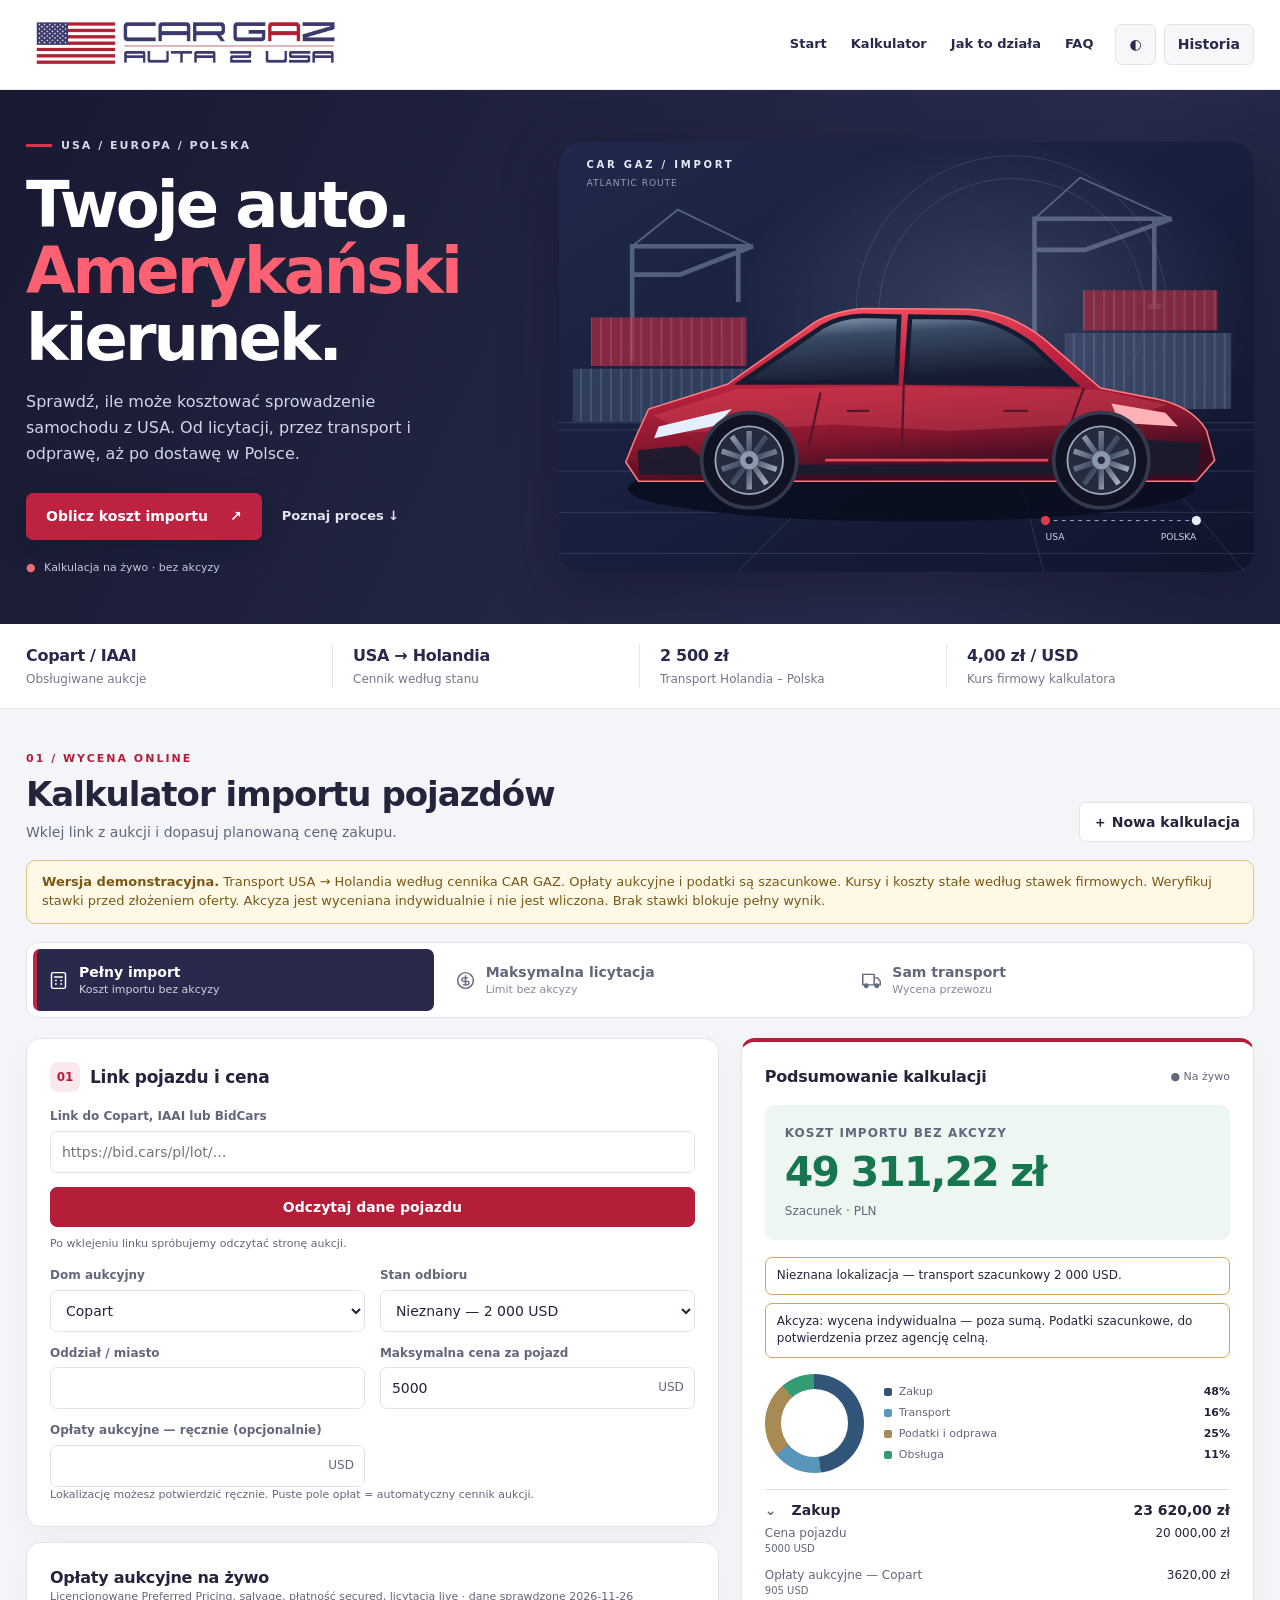
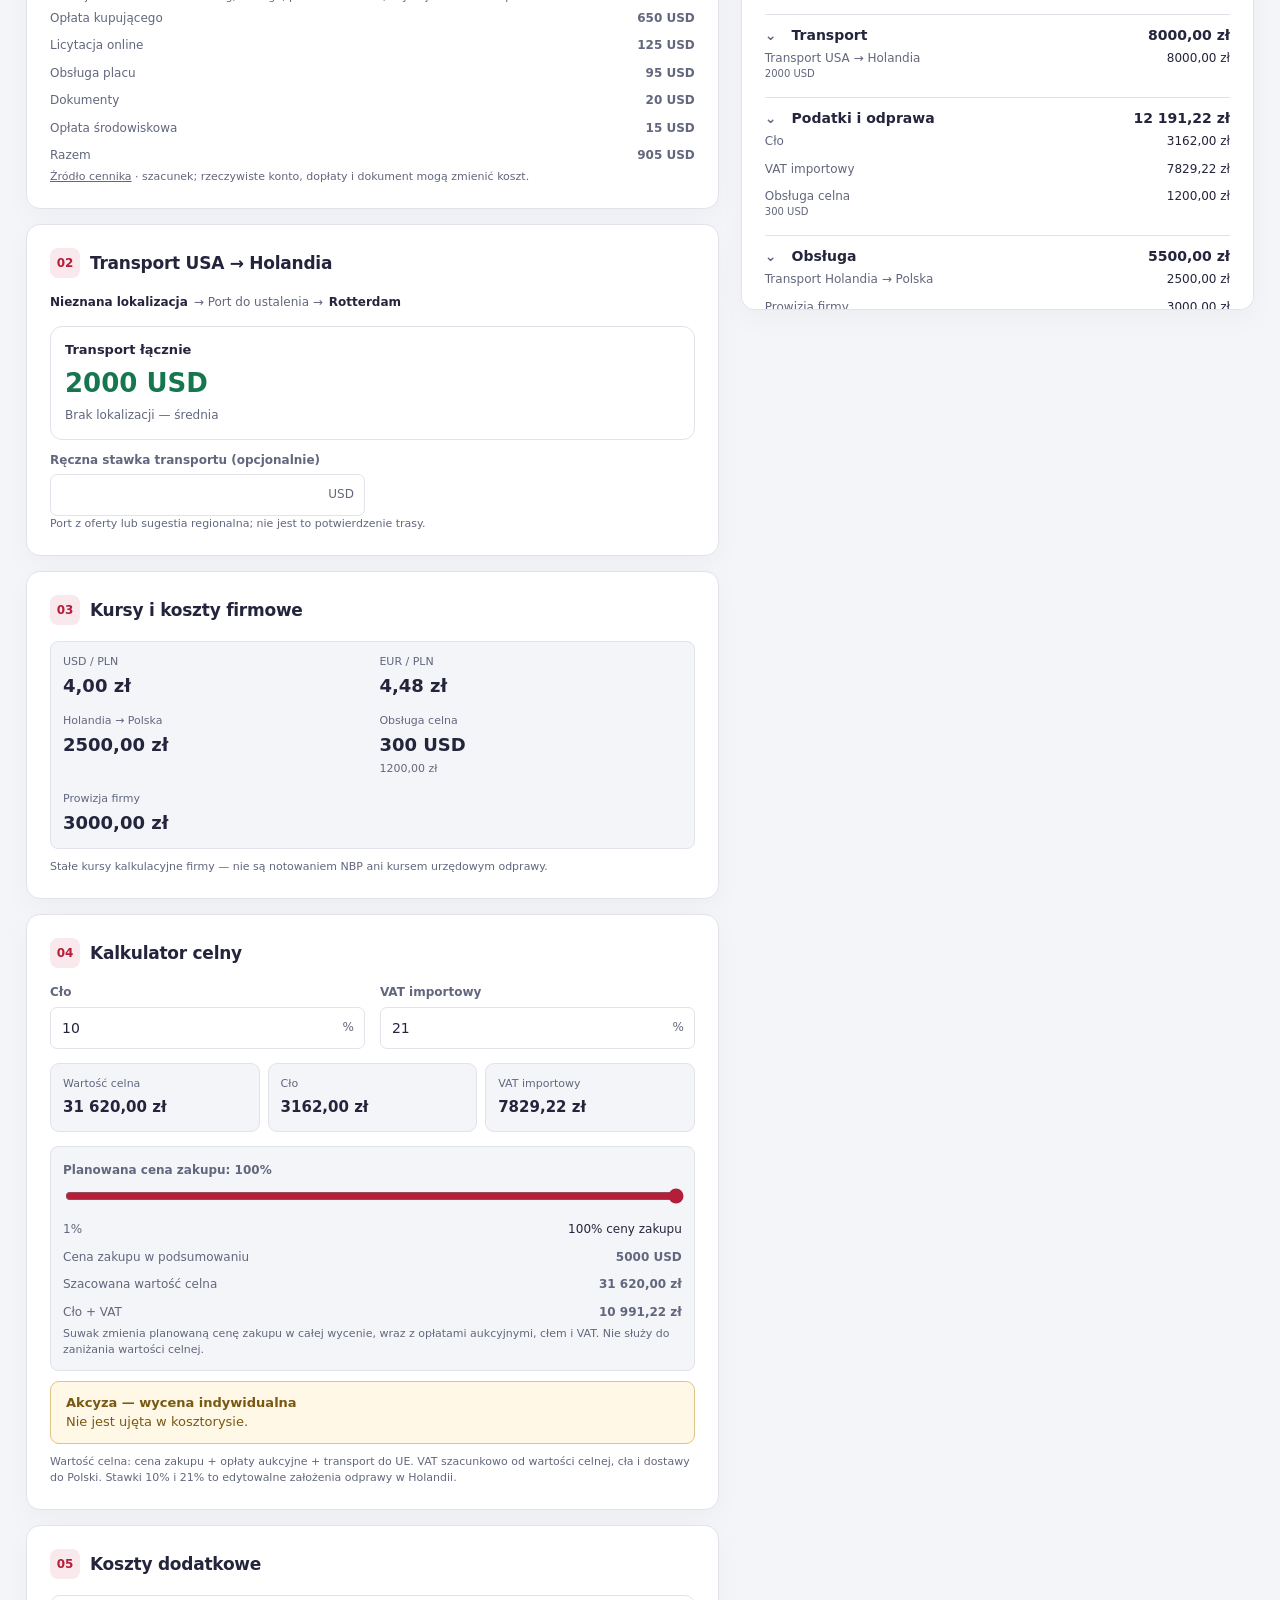
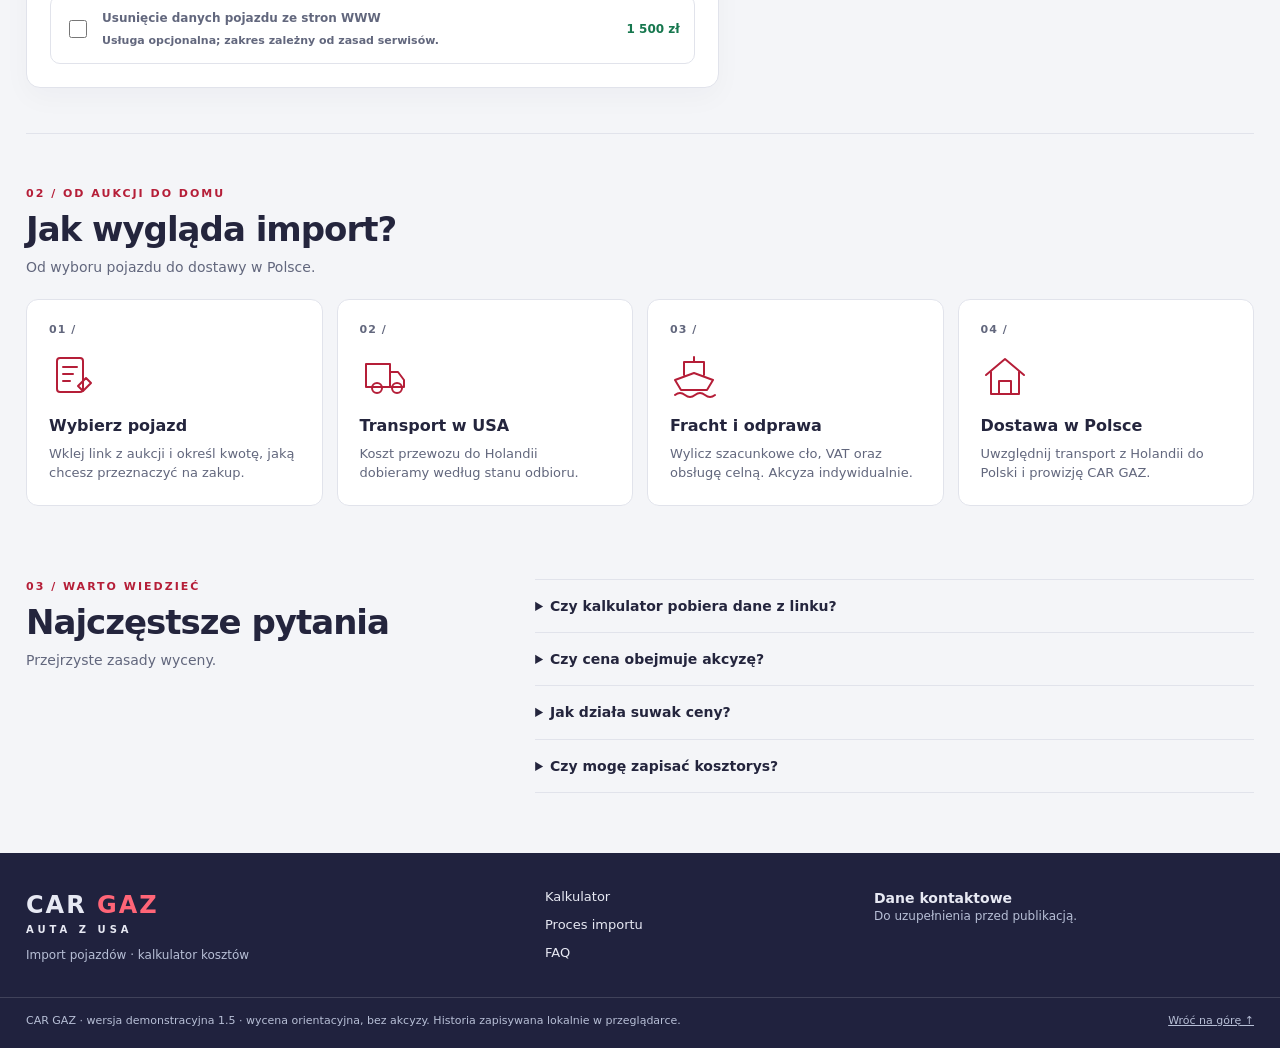
==== kalkulator.html @ 7bc31d91 "Add files via upload" ====
<!DOCTYPE html><html lang="pl"><head><meta charset="utf-8"><meta name="viewport" content="width=device-width,initial-scale=1"><meta name="color-scheme" content="light dark"><meta name="description" content="CAR GAZ – auta z USA. Sprawdź szacunkowe koszty zakupu, transportu i odprawy pojazdu."><meta name="theme-color" content="#25254c"><title>CAR GAZ – Auta z USA | Kalkulator importu</title><style>:root{color-scheme:light;--bg:#f3f5f8;--card:#fff;--ink:#172438;--muted:#657387;--line:#e0e6ee;--navy:#18283d;--green:#087950;--soft:#e9f5ef;--shadow:0 4px 20px #1b34500a}*{box-sizing:border-box}body{margin:0;font-family:Inter,system-ui,-apple-system,sans-serif;background:var(--bg);color:var(--ink);font-size:14px;line-height:1.45}body.dark{color-scheme:dark;--bg:#111b28;--card:#1c2a3a;--ink:#e8eff8;--muted:#a5b5c8;--line:#35465a;--navy:#0e1724;--green:#62d6a1;--soft:#193c34;--shadow:none}header{background:var(--navy);color:white;padding:17px 0}header .wrap{display:flex;align-items:center;justify-content:space-between;gap:15px}.wrap{max-width:1320px;margin:auto;padding:0 26px}.brand{display:flex;align-items:center;gap:12px;font-size:18px;font-weight:750;letter-spacing:-.4px}.mark{display:grid;place-items:center;background:#0f9a6b;border-radius:9px;width:40px;height:40px;color:#fff}.mark svg{width:25px}.brand small{display:block;font-size:10px;text-transform:uppercase;letter-spacing:1.8px;color:#b4c5d6;font-weight:500}.header-actions{display:flex;gap:8px;align-items:center}.tag{font-size:11px;letter-spacing:.7px;border:1px solid #ffffff40;border-radius:6px;padding:6px 9px;color:#d8e3ef}.head{margin:30px 0 18px;display:flex;justify-content:space-between;align-items:end;gap:10px;flex-wrap:wrap}h1{font-size:30px;letter-spacing:-1.2px;margin:0 0 4px}p{margin:0;color:var(--muted)}.notice{padding:12px 15px;border:1px solid #ddc486;border-radius:9px;background:#fff8e7;color:#795813;font-size:13px;margin:0 0 18px}.dark .notice{background:#382e1b;color:#f2d28a;border-color:#796439}.tabs{display:grid;grid-template-columns:repeat(3,1fr);gap:6px;background:var(--card);border:1px solid var(--line);padding:5px;border-radius:11px;margin-bottom:20px}.tabs button{background:transparent;color:var(--muted);border:0;text-align:left;padding:13px 15px;font-size:14px;display:flex;align-items:center;gap:10px}.tabs button.active{background:var(--navy);color:white}.tabs small{display:block;font-size:11px;opacity:.78;font-weight:400}.tabs svg{width:21px;flex-shrink:0}.layout{display:grid;grid-template-columns:minmax(0,1.35fr) minmax(0,1fr);gap:22px;align-items:start}.card{background:var(--card);border:1px solid var(--line);box-shadow:var(--shadow);border-radius:13px;padding:20px;margin-bottom:15px}.section-head{display:flex;align-items:center;gap:10px;margin-bottom:16px}.step{display:grid;place-items:center;width:30px;height:30px;border-radius:8px;background:var(--bg);color:var(--muted);font-size:12px;font-weight:750}h2{font-size:16px;margin:0;letter-spacing:-.25px}h3{font-size:13px;margin:0}.fields{display:grid;grid-template-columns:repeat(2,minmax(0,1fr));gap:13px 15px}.field{display:flex;flex-direction:column;gap:5px;min-width:0}.field.full{grid-column:1/-1}label{font-size:12px;font-weight:650;color:var(--muted)}input,select,textarea{width:100%;padding:10px 11px;border:1px solid var(--line);border-radius:7px;background:var(--card);color:var(--ink);font:inherit;min-height:42px;outline:none}input:focus,select:focus,textarea:focus{border-color:#0c936b;box-shadow:0 0 0 3px #0c936b19}input[type=checkbox]{width:17px;min-height:17px;accent-color:#087950}.check{display:flex;align-items:center;gap:8px;font-weight:500;min-height:40px}.hint{font-size:11px;color:var(--muted)}.money{position:relative}.money input{padding-right:52px}.money span{position:absolute;right:11px;top:12px;font-size:12px;color:var(--muted)}button{cursor:pointer;font:inherit;font-weight:650;border-radius:7px;padding:9px 13px;border:1px solid var(--line);background:var(--card);color:var(--ink)}button:hover{filter:brightness(.96)}button:focus-visible{outline:2px solid #11976b;outline-offset:2px}button.primary{background:#087950;color:white;border-color:#087950}button.ghost{background:transparent;color:inherit;border-color:#ffffff45}button:disabled{opacity:.5;cursor:not-allowed}.summary{position:sticky;top:14px;max-height:calc(100vh - 28px);overflow:auto;scrollbar-width:thin}.total-label{font-size:12px;text-transform:uppercase;letter-spacing:1px;color:var(--muted);font-weight:700}.total{font-size:clamp(30px,3.2vw,46px);font-weight:800;letter-spacing:-1.8px;line-height:1.2;color:var(--green);font-variant-numeric:tabular-nums;margin:6px 0}.total-note{font-size:12px;color:var(--muted)}.result-top{padding:20px;background:var(--soft);border-radius:9px;margin-bottom:17px}.result-head{display:flex;justify-content:space-between;align-items:center;margin-bottom:16px}.status{font-size:11px;color:var(--muted)}.costgroup{border-top:1px solid var(--line);padding:10px 0}.costgroup summary{display:flex;justify-content:space-between;gap:12px;cursor:pointer;font-weight:700;list-style:none}.costgroup summary::before{content:'›';color:var(--muted);margin-right:3px}.costgroup[open] summary::before{content:'⌄'}.costgroup summary b{margin-left:auto;white-space:nowrap}.line{display:flex;justify-content:space-between;gap:10px;font-size:12px;padding:5px 0;color:var(--muted);font-variant-numeric:tabular-nums}.line span:last-child{text-align:right;white-space:nowrap;color:var(--ink)}.line small{display:block;font-size:10px}.chart{display:flex;align-items:center;gap:20px;margin:16px 0}.donut{width:99px;aspect-ratio:1;border-radius:50%;display:grid;place-items:center;flex:none}.donut::after{content:'';width:68%;aspect-ratio:1;border-radius:50%;background:var(--card)}.legend{flex:1;display:grid;gap:5px}.legend div{display:flex;gap:7px;align-items:center;font-size:11px;color:var(--muted)}.legend i{width:8px;height:8px;border-radius:2px;flex:none}.legend b{margin-left:auto;color:var(--ink)}.actions{display:flex;gap:8px;flex-wrap:wrap;margin-top:14px}.actions button{flex:1;white-space:nowrap}.alert{font-size:12px;padding:9px 11px;border:1px solid #d6a460;border-radius:7px;margin:8px 0;color:var(--ink)}.mini{border:1px solid var(--line);background:var(--bg);border-radius:8px;padding:12px;margin-top:12px}details.settings>summary{cursor:pointer;font-weight:650;margin:12px 0;color:var(--muted)}.other-row{display:grid;grid-template-columns:2fr 1fr 85px 125px 36px;gap:6px;margin:8px 0}.other-row button{padding:5px}.footer{padding:16px 0 35px;color:var(--muted);font-size:11px}.route{display:flex;gap:6px;align-items:center;font-size:12px;color:var(--muted);flex-wrap:wrap;margin-bottom:14px}.route strong{color:var(--ink)}.hidden{display:none!important}#toast{position:fixed;bottom:18px;right:18px;padding:12px 18px;border-radius:8px;background:var(--navy);color:white;z-index:5;box-shadow:0 3px 15px #0003;max-width:90vw}dialog{background:var(--card);color:var(--ink);border:1px solid var(--line);border-radius:12px;padding:24px;width:min(650px,92vw)}dialog::backdrop{background:#0008}dialog textarea{height:320px;font-family:monospace;font-size:12px} .saved{border-bottom:1px solid var(--line);padding:10px 0;display:flex;justify-content:space-between;gap:10px;align-items:center}.saved small{display:block;color:var(--muted)}@media(max-width:850px){.layout{grid-template-columns:1fr}.summary{position:static;max-height:none}.wrap{padding:0 16px}.head{margin-top:20px}.tabs button{padding:9px 8px}.tabs small{display:none}.tabs svg{display:none}.card{padding:16px}.other-row{grid-template-columns:1fr 1fr 70px 32px}.other-row select[data-o=group]{grid-row:2;grid-column:1/4}.header-actions .tag{display:none}}@media(max-width:420px){h1{font-size:24px}.fields{gap:10px}.tabs button{font-size:12px}.brand{font-size:15px}.header-actions button{font-size:11px;padding:7px}.total{font-size:35px}}@media print{header,.head,.tabs,.notice,#form,.actions,.footer,.header-actions,#toast{display:none!important}body,.wrap{background:white;padding:0;color:#172438}.layout{display:block}.summary{position:static;max-height:none;overflow:visible;box-shadow:none;border:0}.card{break-inside:avoid}.total{color:#087950}.result-top{background:white}.costgroup{break-inside:avoid}}
.print-meta{display:none}@media print{.print-meta{display:block;font-size:12px;margin:12px 0}.status{display:none}.summary{color:#172438}.line span:last-child{color:#172438}}
.quote-price{display:flex;flex-direction:column;gap:5px;background:var(--surface);border:1px solid var(--line);border-radius:12px;padding:14px;margin:12px 0}.quote-price strong{font-size:26px;color:var(--green,#12804d)}.quote-price small{color:var(--muted);font-size:12px}.quote-price span{font-size:13px;font-weight:600}

.tax-live{display:grid;grid-template-columns:repeat(3,minmax(0,1fr));gap:8px;margin:14px 0}.tax-live>div{padding:12px;background:var(--bg);border:1px solid var(--line);border-radius:9px;display:flex;flex-direction:column;gap:5px}.tax-live small{font-size:11px;color:var(--muted)}.tax-live strong{font-size:15px;overflow-wrap:anywhere}.excise-note{margin:10px 0}.service-option{display:flex;align-items:center;gap:12px;padding:14px;border:1px solid var(--line);border-radius:10px;margin-bottom:16px;cursor:pointer}.service-option input{width:18px;height:18px;flex:none;accent-color:#19805a}.service-option span{flex:1;min-width:0}.service-option small{display:block;font-size:11px;color:var(--muted);margin-top:5px}.service-option b{white-space:nowrap;color:var(--green)}@media(max-width:400px){.tax-live>div{padding:8px}.tax-live strong{font-size:13px}.service-option{gap:8px;padding:10px}}
.fixed-grid{display:grid;grid-template-columns:repeat(2,minmax(0,1fr));gap:14px;margin:0 0 10px}.fixed-grid div{display:flex;flex-direction:column;gap:3px}.fixed-grid small{font-size:11px;color:var(--muted)}.fixed-grid strong{font-size:18px}input[type=range]{accent-color:#087950;padding:0;min-height:30px;border:0;box-shadow:none;background:transparent}.service-option{margin-bottom:0}

/* CAR GAZ: navy and crimson brand system */
:root{--bg:#f4f5f8;--card:#fff;--ink:#24253d;--muted:#62677d;--line:#e1e3eb;--navy:#29294e;--red:#b51e38;--green:#16774e;--soft:#edf6f1;--shadow:0 10px 28px #26274e08}body.dark{--bg:#151728;--card:#202338;--ink:#edf0fa;--muted:#b1bad1;--line:#363b55;--navy:#29294e;--red:#e24d60;--soft:#1d3b36}html{scroll-behavior:smooth;scroll-padding-top:18px}a{color:inherit}header.site-header{background:#fff;color:#29294e;padding:15px 0;border-bottom:1px solid #e8e8ef}.site-header .wrap{gap:22px}.brand{min-width:0;flex-shrink:0;text-decoration:none}.brand img{display:block;width:clamp(195px,25vw,335px);height:auto}.site-nav{display:flex;align-items:center;gap:24px;margin-left:auto;white-space:nowrap}.site-nav a{text-decoration:none;font-size:13px;font-weight:650}.site-nav a:hover,.hero-link:hover{color:#b51e38}.header-actions button.ghost{color:#29294e;border-color:#e1e3eb;background:#f7f7fa}.hero{background:#20223e;color:#fff;overflow:hidden;position:relative;background-image:linear-gradient(115deg,#181a32 0%,#282b4b 75%,#1d203b 100%)}.hero-inner{display:grid;grid-template-columns:0.83fr 1.17fr;gap:40px;align-items:center;padding-top:48px;padding-bottom:48px;min-height:440px}.hero-copy{position:relative;z-index:1}.eyebrow,.section-kicker{display:block;font-size:11px;font-weight:800;letter-spacing:2px;color:#b51e38}.eyebrow{color:#d7d9e8;display:flex;align-items:center;gap:9px}.eyebrow i{width:26px;height:3px;background:#d9344d}.hero h1{font-size:clamp(42px,5vw,71px);line-height:1.04;letter-spacing:-3px;margin:18px 0;font-weight:850}.hero h1 em{font-style:normal;color:#ff6173}.hero p{color:#d1d5e7;font-size:16px;max-width:440px;line-height:1.6}.hero-actions{display:flex;gap:20px;align-items:center;flex-wrap:wrap;margin-top:27px}.cta{display:inline-flex;align-items:center;gap:22px;padding:13px 20px;background:#bd2340;border-radius:7px;color:white;text-decoration:none;font-weight:750;box-shadow:0 8px 26px #090c2240}.cta:hover{background:#a91a33}.hero-link{font-weight:600;text-decoration:none;font-size:13px;color:#e2e4ef}.hero-note{font-size:11px;color:#c3c8dc;margin-top:20px}.hero-note span{color:#f06b77;margin-right:5px}.hero-art svg{width:100%;height:auto;display:block;filter:drop-shadow(0 18px 28px #0b0c1f60)}.facts{background:#fff;border-bottom:1px solid #e5e5ee}.facts-inner{display:grid;grid-template-columns:repeat(4,1fr);padding-top:20px;padding-bottom:20px}.facts-inner>div{padding:0 20px;border-right:1px solid #e4e6ed;display:flex;flex-direction:column;gap:4px}.facts-inner>div:first-child{padding-left:0}.facts-inner>div:last-child{border:0}.facts b{color:#29294e;font-size:16px;letter-spacing:-.3px}.facts span{color:#74788c;font-size:12px}.head{margin-top:42px}.page-title{font-size:clamp(25px,3vw,34px);line-height:1.15;letter-spacing:-1px;margin:8px 0}.tabs{border-radius:12px;padding:6px}.tabs button.active{background:#29294e;border-left:4px solid #c12743;padding-left:11px}.card{border-radius:14px;padding:23px}.step{background:#f9e9ed;color:#b51e38}.dark .step{background:#452637;color:#ffa2ae}.section-head h2{font-size:17px}.summary{border-top:4px solid #b51e38}.result-top{background:var(--soft)}button.primary{background:#b51e38;border-color:#b51e38}input:focus,select:focus,textarea:focus{border-color:#b51e38;box-shadow:0 0 0 3px #b51e3818}input[type=range],input[type=checkbox],.service-option input{accent-color:#b51e38}button:focus-visible,a:focus-visible,summary:focus-visible{outline:2px solid #c02744;outline-offset:3px}.process{padding:52px 0 38px;border-top:1px solid var(--line);margin-top:30px}.process-grid{display:grid;grid-template-columns:repeat(4,1fr);gap:14px;margin-top:22px}.process-card{background:var(--card);border:1px solid var(--line);border-radius:12px;padding:22px;position:relative}.process-number{color:var(--muted);font-size:11px;font-weight:750;letter-spacing:1px}.process-card svg{display:block;width:48px;color:var(--red);margin:14px 0}.process-card h3{font-size:16px;margin-bottom:8px}.process-card p{font-size:13px}.faq{display:grid;grid-template-columns:1fr 1.5fr;gap:30px;padding:35px 0 60px}.faq-list{border-top:1px solid var(--line)}.faq-list details{border-bottom:1px solid var(--line);padding:16px 0}.faq-list summary{cursor:pointer;font-weight:700}.faq-list p{padding:9px 0 0;line-height:1.6}.site-footer{background:#20223e;color:#e7e9f3;padding:35px 0 20px}.footer-inner{display:grid;grid-template-columns:1.3fr .8fr 1fr;gap:25px}.footer-brand{font-size:24px;font-weight:850;letter-spacing:2px}.footer-brand em{font-style:normal;color:#ff6577}.footer-brand small{display:block;font-size:10px;letter-spacing:4px;margin-bottom:10px}.site-footer p{color:#b7bfd6;font-size:12px}.footer-inner a{display:block;text-decoration:none;font-size:13px;margin:0 0 9px}.footer-bottom{border-top:1px solid #ffffff25;margin-top:25px;padding-top:15px;color:#b7bfd6;font-size:11px;display:flex;justify-content:space-between;gap:12px}.footer-bottom a{white-space:nowrap}.dark .facts{background:#23263e;border-color:#363b55}.dark .facts b{color:#edf0fa}.dark .facts span{color:#b1bad1}.dark .facts-inner>div{border-color:#363b55}.dark .section-kicker{color:#ff8493}
@media(max-width:900px){.site-nav{display:none}.hero-inner{gap:20px;min-height:0;padding-top:33px;padding-bottom:33px}.hero h1{letter-spacing:-2px}.facts-inner>div{padding:0 12px}.process-grid{grid-template-columns:repeat(2,1fr)}}@media(max-width:620px){.hero-inner{grid-template-columns:1fr;gap:23px;padding-top:30px;padding-bottom:25px}.hero h1{font-size:46px}.hero p{font-size:14px}.hero-art svg{max-height:300px}.facts-inner{grid-template-columns:repeat(2,1fr);gap:13px;padding-top:15px;padding-bottom:15px}.facts-inner>div:nth-child(2){border:0}.facts-inner>div:nth-child(3){padding-left:0}.facts b{font-size:14px}.facts span{font-size:11px}.site-header .wrap{gap:8px}.brand img{width:clamp(160px,54vw,260px)}.header-actions{gap:5px}.header-actions button{padding:7px;font-size:11px}.head{margin-top:26px}.card{padding:15px}.process-grid{gap:9px}.process-card{padding:13px}.process-card h3{font-size:14px}.faq{grid-template-columns:1fr;gap:14px}.footer-inner{grid-template-columns:1fr 1fr}.footer-inner>div:first-child{grid-column:1/-1}.footer-bottom{flex-wrap:wrap}.tax-live strong{font-size:13px}}@media(prefers-reduced-motion:reduce){html{scroll-behavior:auto}}@media print{.hero,.facts,.process,.faq,.site-footer{display:none!important}.summary{border:0}.site-header{display:none!important}}
</style></head><body>
<header class="site-header"><div class="wrap"><a class="brand" href="#start" aria-label="CAR GAZ – strona główna"><img src="[data-uri]" alt="CAR GAZ – AUTA Z USA" width="2048" height="377"></a><nav class="site-nav" aria-label="Nawigacja główna"><a href="#start">Start</a><a href="#kalkulator">Kalkulator</a><a href="#proces">Jak to działa</a><a href="#faq">FAQ</a></nav><div class="header-actions"><button class="ghost" id="theme" aria-label="Przełącz jasny lub ciemny motyw">◐</button><button class="ghost" id="history">Historia</button></div></div></header><section class="hero" id="start"><div class="wrap hero-inner"><div class="hero-copy"><span class="eyebrow"><i></i> USA / EUROPA / POLSKA</span><h1>Twoje auto.<br><em>Amerykański</em><br>kierunek.</h1><p>Sprawdź, ile może kosztować sprowadzenie samochodu z USA. Od licytacji, przez transport i odprawę, aż po dostawę w Polsce.</p><div class="hero-actions"><a class="cta" href="#kalkulator">Oblicz koszt importu <span>↗</span></a><a class="hero-link" href="#proces">Poznaj proces <span>↓</span></a></div><div class="hero-note"><span>●</span> Kalkulacja na żywo · bez akcyzy</div></div><div class="hero-art" aria-label="Ilustracja samochodu na tle portu i kontenerów"><svg viewBox="0 0 760 470" role="img" xmlns="http://www.w3.org/2000/svg"><title>Samochód sportowy w porcie – ilustracja wektorowa CAR GAZ</title><defs><linearGradient id="sky" x2="1" y2="1"><stop stop-color="#20294c"/><stop offset="1" stop-color="#10152d"/></linearGradient><linearGradient id="paint" x1="0" y1="0" x2="0.25" y2="1"><stop stop-color="#ff5966"/><stop offset=".40" stop-color="#c42442"/><stop offset=".78" stop-color="#87172e"/><stop offset="1" stop-color="#3d0c20"/></linearGradient><linearGradient id="glass" x2="0.3" y2="1"><stop stop-color="#9baec5"/><stop offset=".35" stop-color="#384963"/><stop offset="1" stop-color="#151b30"/></linearGradient><linearGradient id="metal" x2="1" y2="1"><stop stop-color="#aeb9ca"/><stop offset=".5" stop-color="#38435d"/><stop offset="1" stop-color="#d5e0e7"/></linearGradient><radialGradient id="glow"><stop stop-color="#b9c9f0" stop-opacity=".20"/><stop offset="1" stop-color="#b9c9f0" stop-opacity="0"/></radialGradient><pattern id="ribs" width="11" height="12" patternUnits="userSpaceOnUse"><path d="M2 0V12" stroke="#c5cdeb" stroke-opacity=".22" stroke-width="2"/></pattern></defs><rect width="760" height="470" rx="25" fill="url(#sky)"/><ellipse cx="477" cy="190" rx="290" ry="200" fill="url(#glow)"/><g opacity=".14" stroke="#d6dfff" fill="none"><circle cx="495" cy="185" r="145"/><circle cx="495" cy="185" r="170"/><path d="M0 315H760M0 360H760M0 405H760M0 450H760M350 315L195 470M490 315L530 470M620 315L750 470"/></g><g stroke="#8a9ab8" stroke-width="5" fill="none" opacity=".5"><path d="M520 240V84h150l-95 34H520M651 85v95M510 240h22M644 180h14M80 240V114h132L132 145H80M196 114v61"/><path stroke-width="2" d="M520 84l50-45 100 45M80 114l50-40 82 40"/></g><g opacity=".75"><path d="M15 248h210v58H15z" fill="#384766"/><path d="M15 248h210v58H15z" fill="url(#ribs)"/><path d="M35 192h170v53H35z" fill="#a92b43"/><path d="M35 192h170v53H35z" fill="url(#ribs)"/><path d="M553 209h182v83H553z" fill="#414e70"/><path d="M553 209h182v83H553z" fill="url(#ribs)"/><path d="M573 162h147v44H573z" fill="#a22a40"/><path d="M573 162h147v44H573z" fill="url(#ribs)"/></g><path d="M0 307H760" stroke="#7c8aa9" stroke-opacity=".3"/><ellipse cx="385" cy="379" rx="310" ry="36" fill="#090e1e" opacity=".9"/><g><path d="M83 325l15-33 86-27 90-64q19-15 58-19l116 1q43 2 82 32l62 54 62 12q38 8 54 34l9 33-20 23H87l-14-21z" fill="url(#paint)" stroke="#ff7b82" stroke-width="1.7"/><path d="M199 263l89-61q18-11 45-12l39 1-3 72zM384 191l63 1q34 3 70 29l47 44-185-2z" fill="url(#glass)" stroke="#151c31" stroke-width="5"/><path d="M103 299l92-29 174-3 220 4 76 16-58 20-180 9-128-7-161 9z" fill="#ff6170" opacity=".24"/><path d="M109 311l80-19-17 18-68 14z" fill="#e4f0ff"/><path d="M604 286l59 10 14 15-64-4z" fill="#ffb1b8"/><path d="M86 337l54-5 25 21h430l28-28 79 4-5 35H88z" fill="#171c2e" opacity=".9"/><path d="M286 274l-13 59M377 266l-2 68M574 269l-22 60M315 294h24M486 294h27" stroke="#55152a" stroke-width="2.5" fill="none"/><path d="M291 348h244" stroke="#e04a59" stroke-width="3"/>
<g transform="translate(208 348)"><circle r="52" fill="#101321" stroke="#34394d" stroke-width="4"/><circle r="37" fill="#252a3c" stroke="#9ca8bb" stroke-width="2"/><g stroke="url(#metal)" stroke-width="6"><path d="M0-32V32M-30-10l60 20M-19 26l38-52M-19-26l38 52M-30 10l60-20"/></g><circle r="10" fill="#8e99ad"/><circle r="4" fill="#252a3c"/></g><g transform="translate(593 348)"><circle r="52" fill="#101321" stroke="#34394d" stroke-width="4"/><circle r="37" fill="#252a3c" stroke="#9ca8bb" stroke-width="2"/><g stroke="url(#metal)" stroke-width="6"><path d="M0-32V32M-30-10l60 20M-19 26l38-52M-19-26l38 52M-30 10l60-20"/></g><circle r="10" fill="#8e99ad"/><circle r="4" fill="#252a3c"/></g></g><g transform="translate(30 28)" fill="#e5e9f4" font-family="system-ui,sans-serif"><text font-size="11" font-weight="700" letter-spacing="3">CAR GAZ / IMPORT</text><text y="20" font-size="10" opacity=".6" letter-spacing="1">ATLANTIC ROUTE</text></g><g transform="translate(532 414)"><path d="M0 0h165" stroke="#adb9d6" stroke-width="1" stroke-dasharray="4 5"/><circle r="5" fill="#e43a50"/><circle cx="165" r="5" fill="#e9eef8"/><text y="21" fill="#cad4e8" font-family="system-ui" font-size="10">USA</text><text x="165" y="21" fill="#cad4e8" text-anchor="end" font-family="system-ui" font-size="10">POLSKA</text></g></svg></div></div></section><div class="facts"><div class="wrap facts-inner"><div><b>Copart / IAAI</b><span>Obsługiwane aukcje</span></div><div><b>USA → Holandia</b><span>Cennik według stanu</span></div><div><b>2 500 zł</b><span>Transport Holandia – Polska</span></div><div><b>4,00 zł / USD</b><span>Kurs firmowy kalkulatora</span></div></div></div><main class="wrap" id="kalkulator"><div class="head"><div><span class="section-kicker">01 / WYCENA ONLINE</span><h2 class="page-title">Kalkulator importu pojazdów</h2><p>Wklej link z aukcji i dopasuj planowaną cenę zakupu.</p></div><div class="actions"><button id="reset">＋ Nowa kalkulacja</button></div></div><div class="notice"><strong>Wersja demonstracyjna.</strong> Transport USA → Holandia według cennika CAR GAZ. Opłaty aukcyjne i podatki są szacunkowe. Kursy i koszty stałe według stawek firmowych. Weryfikuj stawki przed złożeniem oferty. Akcyza jest wyceniana indywidualnie i nie jest wliczona. Brak stawki blokuje pełny wynik.</div>
<nav class="tabs" aria-label="Tryb kalkulatora"><button data-mode="import"><svg viewBox="0 0 24 24" fill="none" stroke="currentColor" stroke-width="1.7"><rect x="4" y="3" width="16" height="18" rx="2"/><path d="M7 8h10M8 12h2m4 0h2M8 16h2m4 0h2"/></svg><span>Pełny import<small>Koszt importu bez akcyzy</small></span></button><button data-mode="budget"><svg viewBox="0 0 24 24" fill="none" stroke="currentColor" stroke-width="1.7"><circle cx="12" cy="12" r="9"/><path d="M12 6v12m3-9h-5a2 2 0 0 0 0 4h4a2 2 0 0 1 0 4H9"/></svg><span>Maksymalna licytacja<small>Limit bez akcyzy</small></span></button><button data-mode="transport"><svg viewBox="0 0 24 24" fill="none" stroke="currentColor" stroke-width="1.7"><path d="M2 5h13v12H2zM15 9h4l3 4v4h-7"/><circle cx="6" cy="18" r="2" fill="currentColor"/><circle cx="18" cy="18" r="2" fill="currentColor"/></svg><span>Sam transport<small>Wycena przewozu</small></span></button></nav>
<div class="layout"><div id="form"></div><aside class="card summary" id="result" aria-label="Podsumowanie kosztów"></aside></div><section id="proces" class="process"><span class="section-kicker">02 / OD AUKCJI DO DOMU</span><h2 class="page-title">Jak wygląda import?</h2><p>Od wyboru pojazdu do dostawy w Polsce.</p><div class="process-grid"><article class="process-card"><div class="process-number">01 /</div><svg viewBox="0 0 48 48" fill="none" stroke="currentColor" stroke-width="2" stroke-linecap="round" stroke-linejoin="round" aria-hidden="true"><rect x="8" y="6" width="26" height="34" rx="3"/><path d="M14 15h14M14 22h10M14 29h7M29 34l8-8 5 5-8 8z"/></svg><h3>Wybierz pojazd</h3><p>Wklej link z aukcji i określ kwotę, jaką chcesz przeznaczyć na zakup.</p></article><article class="process-card"><div class="process-number">02 /</div><svg viewBox="0 0 48 48" fill="none" stroke="currentColor" stroke-width="2" stroke-linecap="round" stroke-linejoin="round" aria-hidden="true"><path d="M6 12h24v23H6zM30 20h8l6 8v7H30M9 35h3m12 0h9"/><circle cx="17" cy="36" r="5"/><circle cx="37" cy="36" r="5"/></svg><h3>Transport w USA</h3><p>Koszt przewozu do Holandii dobieramy według stanu odbioru.</p></article><article class="process-card"><div class="process-number">03 /</div><svg viewBox="0 0 48 48" fill="none" stroke="currentColor" stroke-width="2" stroke-linecap="round" stroke-linejoin="round" aria-hidden="true"><path d="M5 28l19-7 19 7-6 10H11zM14 23V10h20v13M24 10V5M5 43q5-4 10 0t10 0t10 0t10 0"/></svg><h3>Fracht i odprawa</h3><p>Wylicz szacunkowe cło, VAT oraz obsługę celną. Akcyza indywidualnie.</p></article><article class="process-card"><div class="process-number">04 /</div><svg viewBox="0 0 48 48" fill="none" stroke="currentColor" stroke-width="2" stroke-linecap="round" stroke-linejoin="round" aria-hidden="true"><path d="M5 23L24 7l19 16M10 20v22h28V20M18 42V29h12v13"/></svg><h3>Dostawa w Polsce</h3><p>Uwzględnij transport z Holandii do Polski i prowizję CAR GAZ.</p></article></div></section><section id="faq" class="faq"><div><span class="section-kicker">03 / WARTO WIEDZIEĆ</span><h2 class="page-title">Najczęstsze pytania</h2><p>Przejrzyste zasady wyceny.</p></div><div class="faq-list"><details><summary>Czy kalkulator pobiera dane z linku?</summary><p>Próbuje odczytać publiczną stronę aukcji. Jeżeli serwis blokuje dostęp, wybierz stan ręcznie. Bez znanej lokalizacji przyjmujemy szacunkowo 2 000 USD za transport.</p></details><details><summary>Czy cena obejmuje akcyzę?</summary><p>Nie. Akcyza wymaga indywidualnej wyceny. Podatki i opłaty aukcyjne są szacunkowe i wymagają potwierdzenia przed zakupem.</p></details><details><summary>Jak działa suwak ceny?</summary><p>Zmienia planowaną cenę faktycznego zakupu i przelicza całe podsumowanie, w tym opłaty aukcyjne i podatki. Nie zmienia wartości celnej rzeczywiście zakupionego pojazdu.</p></details><details><summary>Czy mogę zapisać kosztorys?</summary><p>Tak. Zapisz lokalną wycenę, skopiuj kosztorys albo użyj opcji Drukuj / PDF w podsumowaniu.</p></details></div></section></main><footer class="site-footer"><div class="wrap footer-inner"><div><div class="footer-brand">CAR <em>GAZ</em><small>AUTA Z USA</small></div><p>Import pojazdów · kalkulator kosztów</p></div><div><a href="#kalkulator">Kalkulator</a><a href="#proces">Proces importu</a><a href="#faq">FAQ</a></div><div><b>Dane kontaktowe</b><p>Do uzupełnienia przed publikacją.</p></div></div><div class="wrap footer-bottom">CAR GAZ · wersja demonstracyjna 1.5 · wycena orientacyjna, bez akcyzy. Historia zapisywana lokalnie w przeglądarce. <a href="#start">Wróć na górę ↑</a></div></footer><dialog id="historyDialog"><h2>Historia lokalna</h2><p>Ostatnie 30 kalkulacji z tej wersji. Nie przechowuj poufnych danych na współdzielonym urządzeniu.</p><div id="historyList"></div><form method="dialog" class="actions"><button>Zamknij</button></form></dialog><dialog id="copyDialog"><h2>Skopiuj kosztorys</h2><textarea id="copyText" readonly></textarea><form method="dialog" class="actions"><button>Zamknij</button></form></dialog><div id="toast" role="status" hidden></div>
<script>/* Cennik stanowy: dostarczony przez użytkownika. Pozostałe stawki demonstracyjne. */
const CONFIG = {
 version:'DEMO-1.4', source:'Transport stanowy: cennik użytkownika; opłaty aukcyjne szacowane na podstawie publicznych cenników; podatki szacunkowe',
 stateShipping:{fallback:2000,portsByState:{VA:'Norfolk',MD:'Baltimore',DC:'Baltimore',NC:'Norfolk / Charleston',SC:'Charleston',AL:'Mobile',MS:'New Orleans',LA:'New Orleans',FL:'Miami / Jacksonville',MA:'Boston',RI:'Boston',NH:'Boston',VT:'Boston',CA:'Los Angeles / Oakland'},groups:[{states:'WA OR',usd:3000,port:'Seattle / Tacoma'},{states:'NV CA',usd:2600,port:'Los Angeles'},{states:'AZ NM',usd:2500,port:'Los Angeles'},{states:'TX OK AR LA MS AL',usd:1900,port:'Houston'},{states:'FL',usd:1800,port:'Miami'},{states:'GA NC SC KY TN VA',usd:1800,port:'Savannah'},{states:'MD DC PA NY VT NH MA RI CT NJ DE',usd:1500,port:'Newark'}]},
 types:['Samochód osobowy','SUV','Pickup','Samochód dostawczy','Motocykl','Quad / ATV','Skuter wodny','Łódź','Pojazd ponadgabarytowy','Inny pojazd'],
 factors:[1,1.15,1.3,1.4,.55,.65,.7,null,null,null],
 auctionSchedules:{"Copart": {"buyer": [[0, 1], [50, 1], [100, 25], [200, 60], [300, 85], [350, 100], [400, 125], [450, 135], [500, 145], [550, 155], [600, 170], [700, 195], [800, 215], [900, 230], [1000, 250], [1200, 270], [1300, 285], [1400, 300], [1500, 315], [1600, 330], [1700, 350], [1800, 370], [2000, 390], [2400, 425], [2500, 460], [3000, 505], [3500, 555], [4000, 600], [4500, 625], [5000, 650], [5500, 675], [6000, 700], [6500, 720], [7000, 755], [7500, 775], [8000, 800], [8500, 820], [10000, 850], [11500, 860], [12000, 875], [12500, 890]], "percentFrom": 15000, "percent": 6, "internet": [[0, 0], [100, 50], [500, 65], [1000, 85], [1500, 95], [2000, 110], [4000, 125], [6000, 145], [8000, 160]], "fixed": {"Obsługa placu": 95, "Dokumenty": 20, "Opłata środowiskowa": 15}, "profile": "Licencjonowane Preferred Pricing, salvage, płatność secured, licytacja live", "source": "https://www.copart.com/content/us/en/member-fees-us-licensed-more"}, "IAAI": {"buyer": [[0, 25], [50, 45], [100, 80], [200, 130], [300, 137], [350, 145], [400, 175], [450, 185], [500, 205], [550, 210], [600, 240], [700, 270], [800, 295], [900, 320], [1000, 375], [1200, 395], [1300, 410], [1400, 430], [1500, 445], [1600, 465], [1700, 485], [1800, 510], [2000, 535], [2400, 570], [2500, 610], [3000, 655], [3500, 705], [4000, 725], [4500, 750], [5000, 775], [5500, 800], [6000, 825], [6500, 845], [7000, 880], [7500, 900], [8000, 925], [8500, 945], [10000, 1000], [11500, 1000], [12000, 1000], [12500, 1000]], "percentFrom": 15000, "percent": 7.5, "internet": [[0, 0], [100, 50], [500, 65], [1000, 85], [1500, 95], [2000, 110], [4000, 125], [6000, 145], [8000, 160]], "fixed": {"Obsługa placu": 105, "Dokumenty": 20, "Opłata środowiskowa": 15, "Szacunkowa dopłata EH&S / paliwo": 25}, "profile": "Standard Vehicle — stawki standardowe, licytacja live; dopłata EH&S szacunkowa", "source": "https://help.sca.auction/hc/sca-user-guide/articles/1776755835-iaa-auction-standard-vehicle-buyer-fees"}},
 auctionVerified:"2026-11-26",
 branches:[['Copart','NJ','Trenton (przykład)','Newark',350],['Copart','GA','Atlanta (przykład)','Savannah',450],['Copart','TX','Houston (przykład)','Houston',300],['Copart','CA','Los Angeles (przykład)','Los Angeles',290],['Copart','FL','Miami (przykład)','Miami',320],['IAAI','NJ','Avenel (przykład)','Newark',320],['IAAI','GA','Atlanta (przykład)','Savannah',430],['IAAI','TX','Houston (przykład)','Houston',310],['IAAI','CA','Los Angeles (przykład)','Los Angeles',350],['IAAI','FL','Miami (przykład)','Miami',330]],
 ports:['Newark','Savannah','Houston','Los Angeles','Miami','Inny'], destinations:['Rotterdam','Bremerhaven','Gdynia','Hamburg','Kłajpeda','Inny'],
 freight:{Newark:[850,950,1100,980,1200],Savannah:[950,1050,1200,1080,1300],Houston:[1100,1200,1350,1250,1450],'Los Angeles':[1600,1700,1850,1750,1950],Miami:[1050,1150,1300,1180,1400]},
 taxes:{PL:{vat:23},DE:{vat:19},NL:{vat:21},LT:{vat:21}}, carDuty:10, excise:{regular:[3.1,18.6],hev:[1.55,9.3]},
 webRemovalPrice:1500,
 fixed:{usd:4,eur:4.48,delivery:2500,agencyUSD:300,commission:3000},
 defaults:{price:5000,budget:50000,auction:'Copart',auctionOverride:'',locationState:'',locationName:'',locationSource:'',vehicleLinkStatus:'',port:'',url:'',lot:'',vehicleTitle:'',stateShippingOverride:'',mode:'import',dutyOverride:10,vatOverride:21,scenarioPct:100,webRemoval:false}
};
if(typeof module!=='undefined')module.exports=CONFIG;
</script><script>/* Kwoty w groszach, stawki firmowe w konfiguracji. */
const Engine=(()=>{
 const round=x=>Math.round((x+Number.EPSILON)*100), num=x=>x===''||x==null?null:Number(x), valid=x=>num(x)!==null&&Number.isFinite(num(x))&&num(x)>=0;
 function auctionBreakdown(price,auction,c){
 const a=c.auctionSchedules[auction];if(!a||!valid(price)||Number(price)<=0)return null;
 const p=Number(price),tier=table=>table.findLast(([min])=>p>=min)[1];
 const buyer=p>=a.percentFrom?round(p*a.percent/100)/100:tier(a.buyer),internet=tier(a.internet);
 return {buyer,internet,fixed:a.fixed,total:round(buyer+internet+Object.values(a.fixed).reduce((x,y)=>x+y,0))/100};}
 function auctionFee(price,auction,c){return auctionBreakdown(price,auction,c)?.total??null;}
 function stateQuote(s,c){const code=s.locationState||'',g=c.stateShipping.groups.find(x=>x.states.split(' ').includes(code));return {usd:s.stateShippingOverride!==''?num(s.stateShippingOverride):g?g.usd:code?null:c.stateShipping.fallback,port:s.port||c.stateShipping.portsByState[code]||g?.port||'',status:s.stateShippingOverride!==''?'Stawka ręczna':g?'Cennik firmowy':code?'Stan poza cennikiem':'Brak lokalizacji — średnia',fallback:!code};}
 function calculate(s,c,price){
 const cap=num(s.price),pct=Math.min(100,Math.max(1,Number(s.scenarioPct)||100));
 if(price===undefined)price=valid(cap)?round(cap*(s.mode==='import'?pct:100)/100)/100:null;
 const rows=[],missing=[],warnings=[],tr=s.mode==='transport',f=c.fixed,q=stateQuote(s,c);
 function add(group,name,value,currency='PLN'){const amount=valid(value)?round(Number(value)*(currency==='USD'?f.usd:currency==='EUR'?f.eur:1)):null;if(amount===null)missing.push(name);rows.push({group,name,value,currency,amount});return amount;}
 let purchase=null,fees=null,customs=null,duty=null,vat=null,vb=null,scenario=null;
 if(!tr){purchase=add('Zakup','Cena pojazdu',price,'USD');fees=add('Zakup','Opłaty aukcyjne — '+s.auction,s.auctionOverride===''?auctionFee(price,s.auction,c):s.auctionOverride,'USD');}
 const ship=add('Transport','Transport USA → Holandia',q.usd,'USD');if(q.fallback&&s.stateShippingOverride==='')warnings.push('Nieznana lokalizacja — transport szacunkowy 2 000 USD.');if(ship===null)warnings.push('Stan poza cennikiem — podaj stawkę transportu.');
 if(!tr){
 // Cena faktycznie zapłacona / planowana plus opłaty i przewóz do granicy UE.
 customs=[purchase,fees,ship].every(x=>x!==null)?purchase+fees+ship:null;
 const ratesOK=valid(s.dutyOverride)&&valid(s.vatOverride)&&Number(s.dutyOverride)<=100&&Number(s.vatOverride)<=100;
 function tax(base){if(base===null||!ratesOK)return {duty:null,vat:null,vb:null};const d=Math.round(base*Number(s.dutyOverride)/100),b=base+d+round(f.delivery);return {duty:d,vb:b,vat:Math.round(b*Number(s.vatOverride)/100)};}
 ({duty,vat,vb}=tax(customs));add('Podatki i odprawa','Cło',duty===null?null:duty/100);add('Podatki i odprawa','VAT importowy',vat===null?null:vat/100);add('Podatki i odprawa','Obsługa celna',f.agencyUSD,'USD');
 // Suwak zmienia faktyczną planowaną cenę zakupu w całej wycenie.
 if(customs!==null&&ratesOK)scenario={price,base:customs,duty,vat,vb};
 warnings.push('Akcyza: wycena indywidualna — poza sumą. Podatki szacunkowe, do potwierdzenia przez agencję celną.');}
 add('Obsługa','Transport Holandia → Polska',f.delivery);if(!tr){add('Obsługa','Prowizja firmy',f.commission);if(s.webRemoval)add('Dodatkowe','Usunięcie danych pojazdu ze stron WWW',c.webRemovalPrice);}
 const total=rows.reduce((a,r)=>a+(r.amount??0),0),groups={};for(const r of rows)groups[r.group]=(groups[r.group]||0)+(r.amount??0);
 return {rows,missing,warnings,total,groups,customs,duty,vat,vb,scenario,price};}
 function maxBid(s,c){if(!valid(s.budget))return {bid:null,result:calculate(s,c,0)};const cap=round(Number(s.budget));let lo=1,hi=Math.min(100000000,Math.floor(Number(s.budget)/c.fixed.usd)),best=null,r0=calculate(s,c,1);if(r0.missing.length)return {bid:null,result:r0};while(lo<=hi){const mid=Math.floor((lo+hi)/2),r=calculate(s,c,mid);if(!r.missing.length&&r.total<=cap){best=mid;lo=mid+1;}else hi=mid-1;}return {bid:best,result:best===null?r0:calculate(s,c,best)};}
 return {round,calculate,maxBid,auctionFee,auctionBreakdown,stateQuote};})();if(typeof module!=='undefined')module.exports=Engine;
</script><script>/* Rozpoznawanie informacji jawnych w URL; to nie jest odczyt strony aukcyjnej. */
const Auction = (()=>{
 const states={AL:'Alabama',AK:'Alaska',AZ:'Arizona',AR:'Arkansas',CA:'California',CO:'Colorado',CT:'Connecticut',DE:'Delaware',DC:'District of Columbia',FL:'Florida',GA:'Georgia',HI:'Hawaii',ID:'Idaho',IL:'Illinois',IN:'Indiana',IA:'Iowa',KS:'Kansas',KY:'Kentucky',LA:'Louisiana',ME:'Maine',MD:'Maryland',MA:'Massachusetts',MI:'Michigan',MN:'Minnesota',MS:'Mississippi',MO:'Missouri',MT:'Montana',NE:'Nebraska',NV:'Nevada',NH:'New Hampshire',NJ:'New Jersey',NM:'New Mexico',NY:'New York',NC:'North Carolina',ND:'North Dakota',OH:'Ohio',OK:'Oklahoma',OR:'Oregon',PA:'Pennsylvania',RI:'Rhode Island',SC:'South Carolina',SD:'South Dakota',TN:'Tennessee',TX:'Texas',UT:'Utah',VT:'Vermont',VA:'Virginia',WA:'Washington',WV:'West Virginia',WI:'Wisconsin',WY:'Wyoming'};
 const known={WA:'seattle tacoma spokane graham north-seattle',OR:'portland eugene woodburn portland-north portland-south',CA:'los-angeles san-diego sacramento fresno san-jose vallejo van-nuys sun-valley rancho-cucamonga martinez long-beach bakersfield hayward',NV:'las-vegas reno',AZ:'phoenix tucson',NM:'albuquerque',TX:'houston houston-east houston-north dallas dallas-south fort-worth austin san-antonio el-paso abilene corpus-christi',OK:'oklahoma-city tulsa',AR:'little-rock fayetteville',LA:'new-orleans baton-rouge shreveport',MS:'jackson grenada',AL:'birmingham mobile montgomery',FL:'miami miami-north miami-south orlando orlando-north orlando-south tampa tampa-south jacksonville fort-pierce west-palm-beach punta-gorda tallahassee ocala pensacola',GA:'atlanta atlanta-east atlanta-north atlanta-south atlanta-west savannah macon tifton',NC:'charlotte raleigh lumberton mocksville',SC:'columbia greer north-charleston spartanburg',KY:'louisville lexington walton',TN:'nashville memphis knoxville chattanooga',VA:'richmond richmond-east richmond-west norfolk hampton fredericksburg danville',MD:'baltimore baltimore-east laurel waldorf',DC:'washington',PA:'philadelphia pittsburgh harrisburg york scranton chambersburg',NY:'albany buffalo long-island newburgh rochester syracuse',VT:'rutland',NH:'candia',MA:'boston north-boston south-boston west-warren',RI:'exeter providence',CT:'hartford hartford-springfield',NJ:'trenton somerville glassboro glassboro-east glassboro-west avenel newark',DE:'seaford',ME:'windham lyman',OH:'akron cleveland columbus dayton cincinnati',IL:'chicago chicago-north chicago-south'};
 function parseLocation(value){const x=String(value||'').trim();let m=x.match(/^([A-Z]{2})\s*[-–—]\s*(.+)$/i)||null;if(m&&states[m[1].toUpperCase()])return {locationState:m[1].toUpperCase(),locationName:m[2]};m=x.match(/^(.+?)\s*\(([A-Z]{2})\)\s*$/i)||x.match(/^(.+?),\s*([A-Z]{2})\s*$/i);if(m&&states[m[2].toUpperCase()])return {locationState:m[2].toUpperCase(),locationName:m[1]};return null;}
 function parseLink(value){let u;try{u=new URL(value.trim());if(!['https:','http:'].includes(u.protocol))throw Error();}catch{return {error:'Wklej prawidłowy link HTTP(S).'};}
 const h=u.hostname.toLowerCase().replace(/^www\./,''),p=u.pathname;let m,auction,lot='',locationState='',locationName='';
 if(h==='copart.com'&&(m=p.match(/\/lot\/(\d+)(?:\/([^/]+))?/i))){auction='Copart';lot=m[1];const slug=(m[2]||'').toLowerCase();for(const [code,cities] of Object.entries(known)){for(const city of cities.split(' ')){if(slug.endsWith('-'+code.toLowerCase()+'-'+city)){locationState=code;locationName=city.replace(/-/g,' ');}}}}
 else if(h==='iaai.com'&&(m=p.match(/\/VehicleDetail\/(\d+)/i))){auction='IAAI';lot='';}
 else if(h==='bid.cars'&&(m=p.match(/\/lot\/([01])-(\d+)/i))){auction=m[1]==='1'?'Copart':'IAAI';lot=m[2];}
 else return {error:'Nie rozpoznano linku pojazdu Copart, IAAI lub BidCars.'};
 return {auction,lot,locationState,locationName,locationSource:locationState?'Odczyt z adresu URL — potwierdź lokalizację':'Brak lokalizacji w adresie',apiUrl:u.href};}
 return {states,parseLink,parseLocation};
})();
if(typeof module!=='undefined')module.exports=Auction;
</script><script>const $=id=>document.getElementById(id),esc=v=>String(v??'').replace(/[&<>"']/g,x=>({'&':'&amp;','<':'&lt;','>':'&gt;','"':'&quot;',"'":'&#39;'}[x])),clone=o=>JSON.parse(JSON.stringify(o));
const config=CONFIG;let state=clone(config.defaults),result,bid=null,sequence=0,timer;
const money=c=>c==null?'—':(c/100).toLocaleString('pl-PL',{style:'currency',currency:'PLN'}),usd=n=>n==null?'—':Number(n).toLocaleString('pl-PL',{maximumFractionDigits:2})+' USD';
const field=(k,l,unit='',type='number')=>`<div class="field"><label for="${k}">${l}</label><div class="${unit?'money':''}"><input id="${k}" data-k="${k}" type="${type}" ${type==='number'?'min="0" step="any"':''} value="${esc(state[k])}">${unit?`<span>${unit}</span>`:''}</div></div>`;
const select=(k,l,opts)=>`<div class="field"><label for="${k}">${l}</label><select id="${k}" data-k="${k}">${opts.map(([v,t])=>`<option value="${esc(v)}" ${v===state[k]?'selected':''}>${esc(t)}</option>`).join('')}</select></div>`;
const section=(n,t,b)=>`<section class="card"><div class="section-head"><span class="step">${n}</span><h2>${t}</h2></div>${b}</section>`,fields=(...x)=>`<div class="fields">${x.join('')}</div>`;
function renderForm(){const tr=state.mode==='transport',bb=state.mode==='budget',q=Engine.stateQuote(state,config),f=config.fixed;
$('form').innerHTML=section('01','Link pojazdu i cena',`<div class="field"><label for="url">Link do Copart, IAAI lub BidCars</label><input id="url" data-k="url" type="url" placeholder="https://bid.cars/pl/lot/…" value="${esc(state.url)}"></div><div class="actions"><button class="primary" id="readAuction">Odczytaj dane pojazdu</button></div><p class="hint" id="auctionStatus" style="margin:9px 0 15px" aria-live="polite">${esc(state.vehicleLinkStatus||'Po wklejeniu linku spróbujemy odczytać stronę aukcji.')}</p>${state.vehicleTitle?`<p><strong>${esc(state.vehicleTitle)}</strong> · LOT ${esc(state.lot)}</p>`:''}`+fields(select('auction','Dom aukcyjny',['Copart','IAAI','Manheim','Inny'].map(x=>[x,x])),select('locationState','Stan odbioru',[['','Nieznany — 2 000 USD'],...Object.entries(Auction.states).sort((a,b)=>a[1].localeCompare(b[1])).map(([k,v])=>[k,v+' ('+k+')'])]),field('locationName','Oddział / miasto','','text'),...(tr?[]:[field(bb?'budget':'price',bb?'Budżet całkowity bez akcyzy':'Maksymalna cena za pojazd',bb?'PLN':'USD'),field('auctionOverride','Opłaty aukcyjne — ręcznie (opcjonalnie)','USD')]))+`<p class="hint">${esc(state.locationSource||'Lokalizację możesz potwierdzić ręcznie.')} ${tr?'':'Puste pole opłat = automatyczny cennik aukcji.'}</p>`)
+(tr?'':`<section class="card"><h2>Opłaty aukcyjne na żywo</h2><div id="feeLive"></div></section>`)+section('02','Transport USA → Holandia',`<div class="route" id="stateRoute"><strong>${esc(state.locationName||Auction.states[state.locationState]||'Nieznana lokalizacja')}</strong> → ${esc(q.port||'Port do ustalenia')} → <strong>Rotterdam</strong></div><div class="quote-price"><span>Transport łącznie</span><strong id="shipAmount">${q.usd===null?'Do wyceny':usd(q.usd)}</strong><small id="shipStatus">${esc(q.status)}</small></div>${fields(field('stateShippingOverride','Ręczna stawka transportu (opcjonalnie)','USD'))}<p class="hint">Port z oferty lub sugestia regionalna; nie jest to potwierdzenie trasy.</p>`)
+section('03','Kursy i koszty firmowe',`<div class="mini fixed-grid"><div><small>USD / PLN</small><strong>4,00 zł</strong></div><div><small>EUR / PLN</small><strong>4,48 zł</strong></div><div><small>Holandia → Polska</small><strong>${money(Engine.round(f.delivery))}</strong></div>${tr?'':`<div><small>Obsługa celna</small><strong>${usd(f.agencyUSD)}</strong><small>${money(Engine.round(f.agencyUSD*f.usd))}</small></div><div><small>Prowizja firmy</small><strong>${money(Engine.round(f.commission))}</strong></div>`}</div><p class="hint">Stałe kursy kalkulacyjne firmy — nie są notowaniem NBP ani kursem urzędowym odprawy.</p>`)
+(tr?'':section('04','Kalkulator celny',fields(field('dutyOverride','Cło','%'),field('vatOverride','VAT importowy','%'))+`<div id="taxLive" class="tax-live"></div>${bb?'':`<div class="mini"><label for="scenarioPct">Planowana cena zakupu: <strong id="scenarioPctLabel">${state.scenarioPct}%</strong></label><input id="scenarioPct" data-k="scenarioPct" type="range" min="1" max="100" step="1" value="${esc(state.scenarioPct)}"><div class="line"><span>1%</span><span>100% ceny zakupu</span></div><div id="scenarioResult"></div><p class="hint">Suwak zmienia planowaną cenę zakupu w całej wycenie, wraz z opłatami aukcyjnymi, cłem i VAT. Nie służy do zaniżania wartości celnej.</p></div>`}<div class="notice excise-note"><strong>Akcyza — wycena indywidualna</strong><br>Nie jest ujęta w kosztorysie.</div><p class="hint">Wartość celna: cena zakupu + opłaty aukcyjne + transport do UE. VAT szacunkowo od wartości celnej, cła i dostawy do Polski. Stawki 10% i 21% to edytowalne założenia odprawy w Holandii.</p>`)+section('05','Koszty dodatkowe',`<label class="service-option"><input id="webRemoval" data-k="webRemoval" type="checkbox" ${state.webRemoval?'checked':''}><span><strong>Usunięcie danych pojazdu ze stron WWW</strong><small>Usługa opcjonalna; zakres zależny od zasad serwisów.</small></span><b>1 500 zł</b></label>`));}
const colors=['#315578','#5896b9','#a88b54','#339c75','#a5b7c9'];
function renderResult(){const tr=state.mode==='transport',bb=state.mode==='budget';if(bb){const b=Engine.maxBid(state,config);bid=b.bid;result=b.result;}else{bid=null;result=Engine.calculate(state,config);}const r=result,ok=!r.missing.length&&(!bb||bid!==null),q=Engine.stateQuote(state,config);
 if($('shipAmount'))$('shipAmount').textContent=q.usd===null?'Do wyceny':usd(q.usd);if($('shipStatus'))$('shipStatus').textContent=q.status;if($('stateRoute'))$('stateRoute').innerHTML=`<strong>${esc(state.locationName||Auction.states[state.locationState]||'Nieznana lokalizacja')}</strong> → ${esc(q.port||'Port do ustalenia')} → <strong>Rotterdam</strong>`;if($('taxLive'))$('taxLive').innerHTML=[['Wartość celna',r.customs],['Cło',r.duty],['VAT importowy',r.vat]].map(([l,v])=>`<div><small>${l}</small><strong>${money(v)}</strong></div>`).join('');if($('scenarioPctLabel'))$('scenarioPctLabel').textContent=state.scenarioPct+'%';if($('scenarioResult'))$('scenarioResult').innerHTML=r.scenario?`<div class="line"><span>Cena zakupu w podsumowaniu</span><strong>${usd(r.scenario.price)}</strong></div><div class="line"><span>Szacowana wartość celna</span><strong>${money(r.scenario.base)}</strong></div><div class="line"><span>Cło + VAT</span><strong>${money(r.scenario.duty+r.scenario.vat)}</strong></div>`:'<p>Uzupełnij dane do symulacji.</p>';
 if($('feeLive')){const a=config.auctionSchedules[state.auction],x=Engine.auctionBreakdown(r.price,state.auction,config);$('feeLive').innerHTML=state.auctionOverride!==''?`<p>Ręczna stawka: <strong>${usd(state.auctionOverride)}</strong></p>`:x?`<p class="hint">${esc(a.profile)} · dane sprawdzone ${config.auctionVerified}</p>${[['Opłata kupującego',x.buyer],['Licytacja online',x.internet],...Object.entries(x.fixed),['Razem',x.total]].map(([k,v])=>`<div class="line"><span>${esc(k)}</span><strong>${usd(v)}</strong></div>`).join('')}<p class="hint"><a href="${esc(a.source)}" target="_blank" rel="noopener noreferrer">Źródło cennika</a> · szacunek; rzeczywiste konto, dopłaty i dokument mogą zmienić koszt.</p>`:'<p>Wybierz Copart lub IAAI i podaj dodatnią cenę albo wpisz opłatę ręcznie.</p>';}
 const groups=Object.entries(r.groups);let cum=0;const stops=groups.map(([g,v],i)=>{const a=cum;cum+=r.total?v/r.total*100:0;return `${colors[i]} ${a}% ${cum}%`});
 $('result').innerHTML=`<div class="result-head"><h2>Podsumowanie kalkulacji</h2><span class="status">● Na żywo</span></div><div class="print-meta">${esc(state.vehicleTitle||'Wycena pojazdu')} · LOT ${esc(state.lot)}<br>USD 4,00 PLN · EUR 4,48 PLN · CAR GAZ · DEMO 1.5</div><div class="result-top"><div class="total-label">${bb?'Maksymalna licytacja bez akcyzy':tr?'Koszt transportu':ok?'Koszt importu bez akcyzy':'Suma znanych kosztów'}</div><div class="total">${bb?usd(bid):money(r.total)}</div><div class="total-note">${bb?bid===null?'Brak możliwej oferty':'Łączny koszt: '+money(r.total):ok?'Szacunek · PLN':'Niepełna wycena'}</div></div>${r.missing.length?`<div class="alert">Brakuje: ${r.missing.map(esc).join(', ')}</div>`:''}${r.warnings.map(x=>`<div class="alert">${esc(x)}</div>`).join('')}<div class="chart"><div class="donut" style="background:${r.total?'conic-gradient('+stops.join(',')+')':'var(--line)'}"></div><div class="legend">${groups.map(([g,v],i)=>`<div><i style="background:${colors[i]}"></i>${g}<b>${r.total?Math.round(v/r.total*100):0}%</b></div>`).join('')}</div></div>${groups.map(([g,v])=>`<details class="costgroup" open><summary>${g}<b>${money(v)}</b></summary>${r.rows.filter(x=>x.group===g).map(x=>`<div class="line"><span>${esc(x.name)}${x.currency==='USD'&&x.value!=null?`<small>${usd(x.value)}</small>`:''}</span><span>${money(x.amount)}</span></div>`).join('')}</details>`).join('')}${tr?'':'<div class="line"><span>Akcyza</span><strong>Wycena indywidualna</strong></div>'}<p class="hint">Opłaty aukcyjne szacunkowe według wybranego cennika. Podatki do potwierdzenia. Pozostałe koszty według stawek firmowych.</p><div class="actions"><button id="save" class="primary" ${ok?'':'disabled'}>Zapisz lokalnie</button><button id="copy">Kopiuj</button><button id="print">Drukuj / PDF</button></div>`;}
function render(){document.querySelectorAll('[data-mode]').forEach(x=>{x.classList.toggle('active',x.dataset.mode===state.mode);x.setAttribute('aria-pressed',String(x.dataset.mode===state.mode))});renderForm();renderResult();}
async function readAuction(){const original=state.url,seq=++sequence,p=Auction.parseLink(original);if(p.error){state.vehicleLinkStatus=p.error;render();return;}const {apiUrl,...local}=p;Object.assign(state,local,{vehicleLinkStatus:'Pobieranie strony aukcji…',port:''});render();$('readAuction').disabled=true;try{let data;if(location.protocol==='file:'){const res=await fetch(apiUrl,{signal:AbortSignal.timeout(8000)});if(!res.ok)throw Error();const doc=new DOMParser().parseFromString(await res.text(),'text/html');doc.querySelectorAll('script,style,noscript,template').forEach(x=>x.remove());const txt=doc.body.textContent;const m=txt.match(/(?:Location|Lokalizacja|Sale Location|Branch)\s*:\s*([\w .'-]+?\s*\([A-Z]{2}\))/i);if(!m)throw Error();data={location:m[1],source:'Strona aukcji'};}else{const res=await fetch('/api/vehicle?url='+encodeURIComponent(apiUrl),{signal:AbortSignal.timeout(24000)});if(!res.ok)throw Error();data=await res.json();}if(seq!==sequence||state.url!==original)return;const loc=Auction.parseLocation(data.location);if(loc)Object.assign(state,loc,{locationSource:data.source||'Strona aukcji — potwierdź dane'});if(data.port)state.port=data.port;if(data.title)state.vehicleTitle=data.title;state.vehicleLinkStatus=loc?'Odczytano lokalizację ze strony. Potwierdź miejsce odbioru.':'Strona nie udostępniła jednoznacznej lokalizacji. Wybierz stan ręcznie.';}catch{if(seq!==sequence||state.url!==original)return;state.vehicleLinkStatus=location.protocol==='file:'?'Próba pobrania strony nie powiodła się (możliwa blokada CORS). Uruchom serwer z ZIP, aby czytać strony.':'Strona niedostępna lub blokuje automatyczny odczyt. Wybierz stan ręcznie.';}if(seq===sequence&&state.url===original)render();}
$('form').addEventListener('input',e=>{const el=e.target,k=el.dataset.k;if(!k)return;state[k]=el.type==='checkbox'?el.checked:el.value;if(k==='url'){++sequence;clearTimeout(timer);Object.assign(state,{locationState:'',locationName:'',port:'',lot:'',vehicleTitle:'',locationSource:'',auction:'Inny',stateShippingOverride:'',auctionOverride:'',vehicleLinkStatus:'Link zmieniony — odczyt automatyczny…'});$('auctionStatus').textContent=state.vehicleLinkStatus;for(const x of ['auction','locationState','locationName','stateShippingOverride','auctionOverride'])if($(x))$(x).value=state[x];if($('readAuction'))$('readAuction').disabled=false;if(Auction.parseLink(state.url).error===undefined)timer=setTimeout(readAuction,650);}if(k==='locationState'){++sequence;clearTimeout(timer);state.port='';state.locationName='';state.locationSource='Wybór ręczny';state.vehicleLinkStatus='Lokalizacja wybrana ręcznie.';render();return;}if(k==='locationName'){++sequence;clearTimeout(timer);state.locationSource='Wpis ręczny';if($('readAuction'))$('readAuction').disabled=false;}renderResult();});
function summary(){return `CAR GAZ – AUTA Z USA — szacunek\n${state.vehicleTitle}\n${state.url}\n${result.rows.map(x=>x.name+': '+money(x.amount)).join('\n')}\n${state.mode==='budget'?'Maks. licytacja: '+usd(bid)+'\n':''}Suma${state.mode==='transport'?'':' bez akcyzy'}: ${money(result.total)}\n${result.missing.length?'NIEPEŁNA: '+result.missing.join(', ')+'\n':''}${state.mode==='transport'?'':'Akcyza — wycena indywidualna.\n'}Kursy firmowe 4,00 PLN/USD; 4,48 PLN/EUR. Podatki i aukcja szacunkowe.`;}
const store=()=>{try{return JSON.parse(localStorage.getItem('import-history-v14'))||[]}catch{return []}};function toast(t){$('toast').textContent=t;$('toast').hidden=false;setTimeout(()=>$('toast').hidden=true,3500);}
document.addEventListener('click',async e=>{const b=e.target.closest('button');if(!b)return;if(b.dataset.mode){state.mode=b.dataset.mode;render();return;}if(b.dataset.load!=null){const x=store()[Number(b.dataset.load)];if(x){++sequence;clearTimeout(timer);state=clone(x.state);$('historyDialog').close();render();}return;}switch(b.id){case 'readAuction':clearTimeout(timer);readAuction();break;case 'reset':++sequence;clearTimeout(timer);state=clone(config.defaults);render();break;case 'theme':document.body.classList.toggle('dark');break;case 'print':window.print();break;case 'copy':try{await navigator.clipboard.writeText(summary());toast('Skopiowano kosztorys.');}catch{$('copyText').value=summary();$('copyDialog').showModal();}break;case 'save':try{localStorage.setItem('import-history-v14',JSON.stringify([{state:clone(state),total:result.total,date:new Date().toISOString()},...store()].slice(0,30)));toast('Zapisano wycenę.');}catch{toast('Nie udało się zapisać.');}break;case 'history':$('historyList').innerHTML=store().map((x,i)=>`<div class="saved"><span>${esc(x.state.vehicleTitle||'Wycena')} · ${money(x.total)}<small>${esc(new Date(x.date).toLocaleString('pl-PL'))}</small></span><button data-load="${i}">Otwórz</button></div>`).join('')||'<p>Brak wycen.</p>';$('historyDialog').showModal();break;}});render();
</script></body></html>
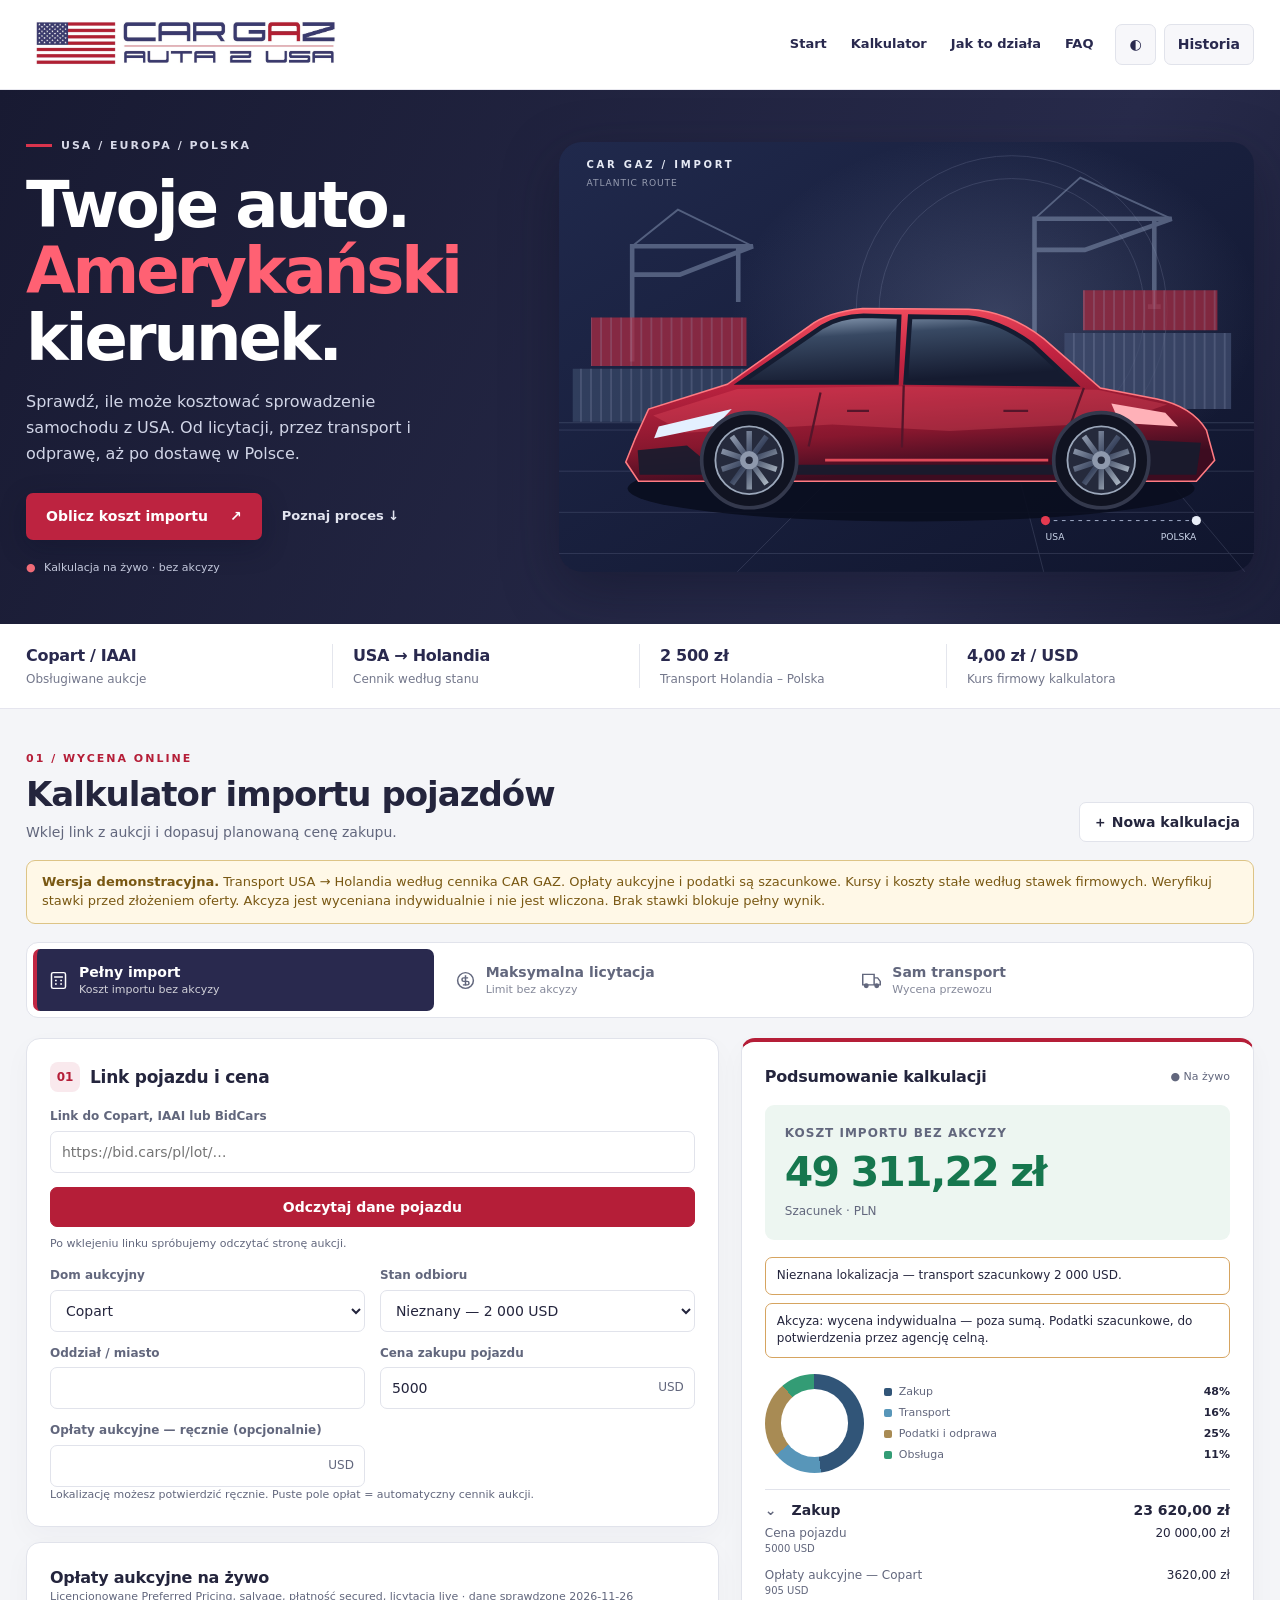
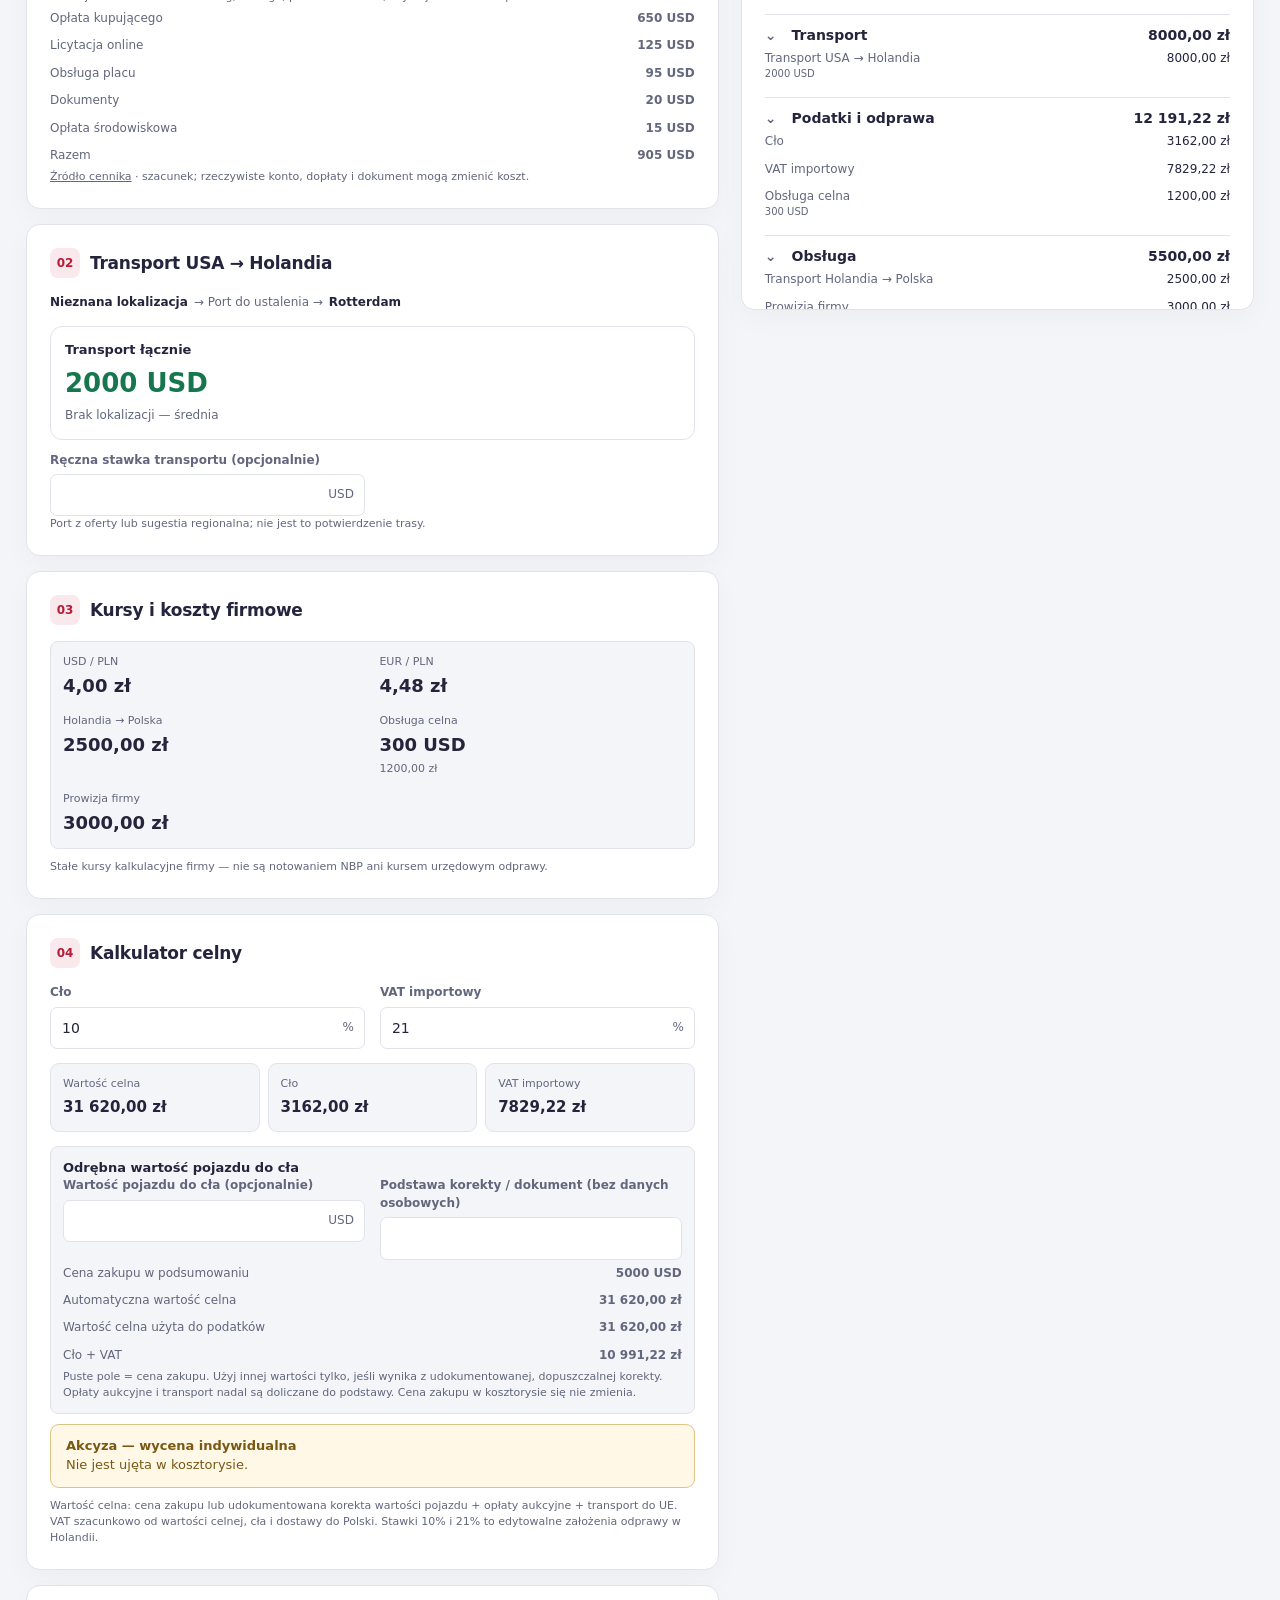
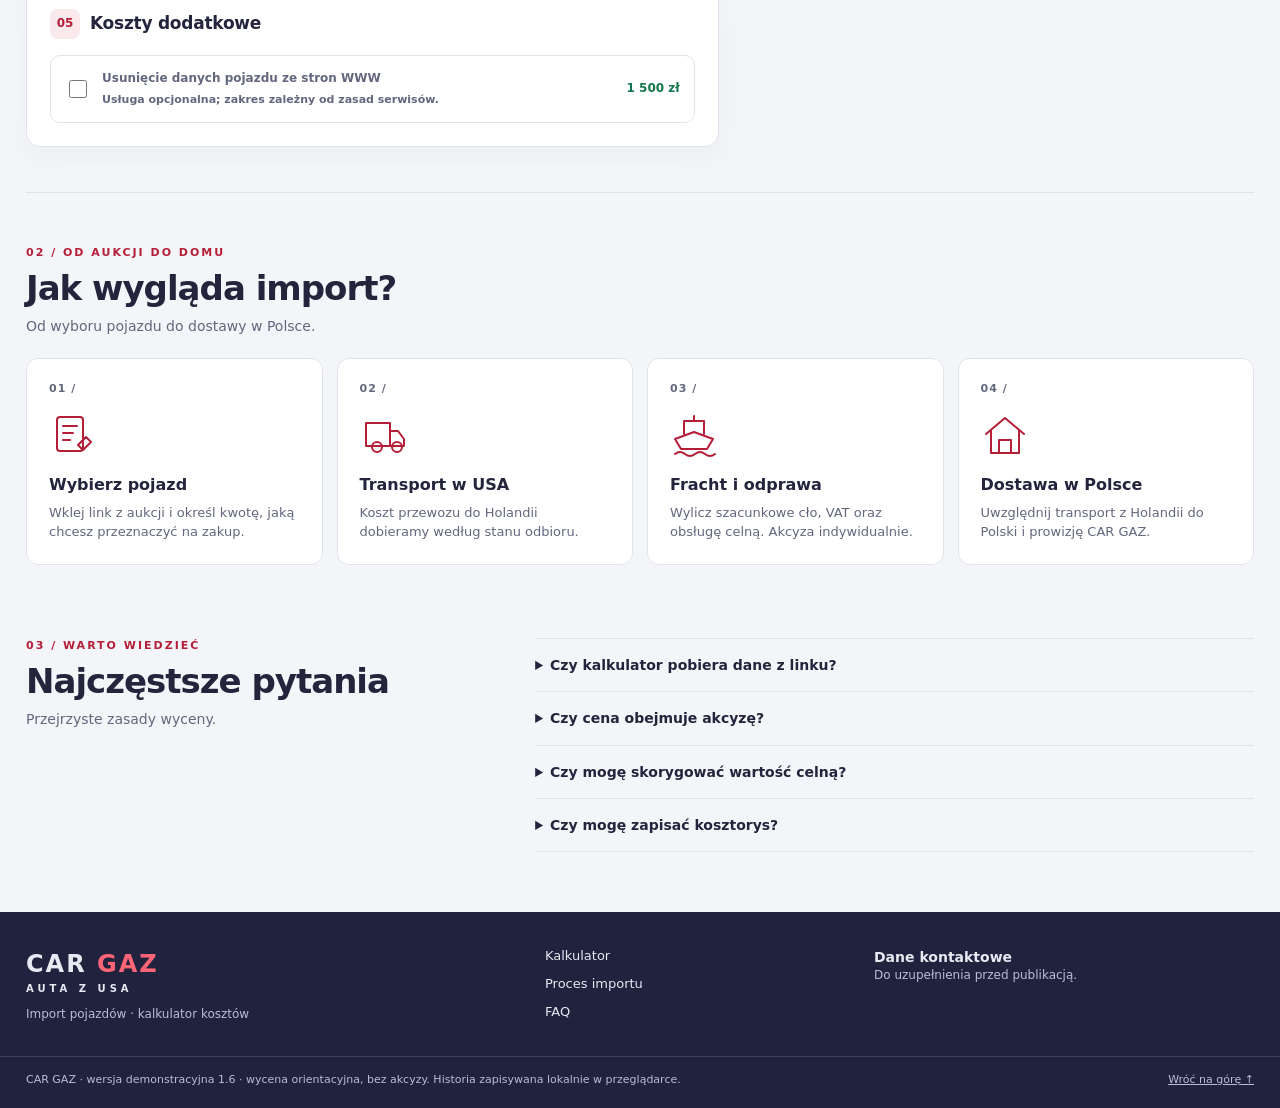
==== commit 09901e68: "Rozdziel cenę zakupu i udokumentowaną wartość celną" ====
--- a/kalkulator.html
+++ b/kalkulator.html
@@ -12,10 +12,10 @@
 <header class="site-header"><div class="wrap"><a class="brand" href="#start" aria-label="CAR GAZ – strona główna"><img src="[data-uri]" alt="CAR GAZ – AUTA Z USA" width="2048" height="377"></a><nav class="site-nav" aria-label="Nawigacja główna"><a href="#start">Start</a><a href="#kalkulator">Kalkulator</a><a href="#proces">Jak to działa</a><a href="#faq">FAQ</a></nav><div class="header-actions"><button class="ghost" id="theme" aria-label="Przełącz jasny lub ciemny motyw">◐</button><button class="ghost" id="history">Historia</button></div></div></header><section class="hero" id="start"><div class="wrap hero-inner"><div class="hero-copy"><span class="eyebrow"><i></i> USA / EUROPA / POLSKA</span><h1>Twoje auto.<br><em>Amerykański</em><br>kierunek.</h1><p>Sprawdź, ile może kosztować sprowadzenie samochodu z USA. Od licytacji, przez transport i odprawę, aż po dostawę w Polsce.</p><div class="hero-actions"><a class="cta" href="#kalkulator">Oblicz koszt importu <span>↗</span></a><a class="hero-link" href="#proces">Poznaj proces <span>↓</span></a></div><div class="hero-note"><span>●</span> Kalkulacja na żywo · bez akcyzy</div></div><div class="hero-art" aria-label="Ilustracja samochodu na tle portu i kontenerów"><svg viewBox="0 0 760 470" role="img" xmlns="http://www.w3.org/2000/svg"><title>Samochód sportowy w porcie – ilustracja wektorowa CAR GAZ</title><defs><linearGradient id="sky" x2="1" y2="1"><stop stop-color="#20294c"/><stop offset="1" stop-color="#10152d"/></linearGradient><linearGradient id="paint" x1="0" y1="0" x2="0.25" y2="1"><stop stop-color="#ff5966"/><stop offset=".40" stop-color="#c42442"/><stop offset=".78" stop-color="#87172e"/><stop offset="1" stop-color="#3d0c20"/></linearGradient><linearGradient id="glass" x2="0.3" y2="1"><stop stop-color="#9baec5"/><stop offset=".35" stop-color="#384963"/><stop offset="1" stop-color="#151b30"/></linearGradient><linearGradient id="metal" x2="1" y2="1"><stop stop-color="#aeb9ca"/><stop offset=".5" stop-color="#38435d"/><stop offset="1" stop-color="#d5e0e7"/></linearGradient><radialGradient id="glow"><stop stop-color="#b9c9f0" stop-opacity=".20"/><stop offset="1" stop-color="#b9c9f0" stop-opacity="0"/></radialGradient><pattern id="ribs" width="11" height="12" patternUnits="userSpaceOnUse"><path d="M2 0V12" stroke="#c5cdeb" stroke-opacity=".22" stroke-width="2"/></pattern></defs><rect width="760" height="470" rx="25" fill="url(#sky)"/><ellipse cx="477" cy="190" rx="290" ry="200" fill="url(#glow)"/><g opacity=".14" stroke="#d6dfff" fill="none"><circle cx="495" cy="185" r="145"/><circle cx="495" cy="185" r="170"/><path d="M0 315H760M0 360H760M0 405H760M0 450H760M350 315L195 470M490 315L530 470M620 315L750 470"/></g><g stroke="#8a9ab8" stroke-width="5" fill="none" opacity=".5"><path d="M520 240V84h150l-95 34H520M651 85v95M510 240h22M644 180h14M80 240V114h132L132 145H80M196 114v61"/><path stroke-width="2" d="M520 84l50-45 100 45M80 114l50-40 82 40"/></g><g opacity=".75"><path d="M15 248h210v58H15z" fill="#384766"/><path d="M15 248h210v58H15z" fill="url(#ribs)"/><path d="M35 192h170v53H35z" fill="#a92b43"/><path d="M35 192h170v53H35z" fill="url(#ribs)"/><path d="M553 209h182v83H553z" fill="#414e70"/><path d="M553 209h182v83H553z" fill="url(#ribs)"/><path d="M573 162h147v44H573z" fill="#a22a40"/><path d="M573 162h147v44H573z" fill="url(#ribs)"/></g><path d="M0 307H760" stroke="#7c8aa9" stroke-opacity=".3"/><ellipse cx="385" cy="379" rx="310" ry="36" fill="#090e1e" opacity=".9"/><g><path d="M83 325l15-33 86-27 90-64q19-15 58-19l116 1q43 2 82 32l62 54 62 12q38 8 54 34l9 33-20 23H87l-14-21z" fill="url(#paint)" stroke="#ff7b82" stroke-width="1.7"/><path d="M199 263l89-61q18-11 45-12l39 1-3 72zM384 191l63 1q34 3 70 29l47 44-185-2z" fill="url(#glass)" stroke="#151c31" stroke-width="5"/><path d="M103 299l92-29 174-3 220 4 76 16-58 20-180 9-128-7-161 9z" fill="#ff6170" opacity=".24"/><path d="M109 311l80-19-17 18-68 14z" fill="#e4f0ff"/><path d="M604 286l59 10 14 15-64-4z" fill="#ffb1b8"/><path d="M86 337l54-5 25 21h430l28-28 79 4-5 35H88z" fill="#171c2e" opacity=".9"/><path d="M286 274l-13 59M377 266l-2 68M574 269l-22 60M315 294h24M486 294h27" stroke="#55152a" stroke-width="2.5" fill="none"/><path d="M291 348h244" stroke="#e04a59" stroke-width="3"/>
 <g transform="translate(208 348)"><circle r="52" fill="#101321" stroke="#34394d" stroke-width="4"/><circle r="37" fill="#252a3c" stroke="#9ca8bb" stroke-width="2"/><g stroke="url(#metal)" stroke-width="6"><path d="M0-32V32M-30-10l60 20M-19 26l38-52M-19-26l38 52M-30 10l60-20"/></g><circle r="10" fill="#8e99ad"/><circle r="4" fill="#252a3c"/></g><g transform="translate(593 348)"><circle r="52" fill="#101321" stroke="#34394d" stroke-width="4"/><circle r="37" fill="#252a3c" stroke="#9ca8bb" stroke-width="2"/><g stroke="url(#metal)" stroke-width="6"><path d="M0-32V32M-30-10l60 20M-19 26l38-52M-19-26l38 52M-30 10l60-20"/></g><circle r="10" fill="#8e99ad"/><circle r="4" fill="#252a3c"/></g></g><g transform="translate(30 28)" fill="#e5e9f4" font-family="system-ui,sans-serif"><text font-size="11" font-weight="700" letter-spacing="3">CAR GAZ / IMPORT</text><text y="20" font-size="10" opacity=".6" letter-spacing="1">ATLANTIC ROUTE</text></g><g transform="translate(532 414)"><path d="M0 0h165" stroke="#adb9d6" stroke-width="1" stroke-dasharray="4 5"/><circle r="5" fill="#e43a50"/><circle cx="165" r="5" fill="#e9eef8"/><text y="21" fill="#cad4e8" font-family="system-ui" font-size="10">USA</text><text x="165" y="21" fill="#cad4e8" text-anchor="end" font-family="system-ui" font-size="10">POLSKA</text></g></svg></div></div></section><div class="facts"><div class="wrap facts-inner"><div><b>Copart / IAAI</b><span>Obsługiwane aukcje</span></div><div><b>USA → Holandia</b><span>Cennik według stanu</span></div><div><b>2 500 zł</b><span>Transport Holandia – Polska</span></div><div><b>4,00 zł / USD</b><span>Kurs firmowy kalkulatora</span></div></div></div><main class="wrap" id="kalkulator"><div class="head"><div><span class="section-kicker">01 / WYCENA ONLINE</span><h2 class="page-title">Kalkulator importu pojazdów</h2><p>Wklej link z aukcji i dopasuj planowaną cenę zakupu.</p></div><div class="actions"><button id="reset">＋ Nowa kalkulacja</button></div></div><div class="notice"><strong>Wersja demonstracyjna.</strong> Transport USA → Holandia według cennika CAR GAZ. Opłaty aukcyjne i podatki są szacunkowe. Kursy i koszty stałe według stawek firmowych. Weryfikuj stawki przed złożeniem oferty. Akcyza jest wyceniana indywidualnie i nie jest wliczona. Brak stawki blokuje pełny wynik.</div>
 <nav class="tabs" aria-label="Tryb kalkulatora"><button data-mode="import"><svg viewBox="0 0 24 24" fill="none" stroke="currentColor" stroke-width="1.7"><rect x="4" y="3" width="16" height="18" rx="2"/><path d="M7 8h10M8 12h2m4 0h2M8 16h2m4 0h2"/></svg><span>Pełny import<small>Koszt importu bez akcyzy</small></span></button><button data-mode="budget"><svg viewBox="0 0 24 24" fill="none" stroke="currentColor" stroke-width="1.7"><circle cx="12" cy="12" r="9"/><path d="M12 6v12m3-9h-5a2 2 0 0 0 0 4h4a2 2 0 0 1 0 4H9"/></svg><span>Maksymalna licytacja<small>Limit bez akcyzy</small></span></button><button data-mode="transport"><svg viewBox="0 0 24 24" fill="none" stroke="currentColor" stroke-width="1.7"><path d="M2 5h13v12H2zM15 9h4l3 4v4h-7"/><circle cx="6" cy="18" r="2" fill="currentColor"/><circle cx="18" cy="18" r="2" fill="currentColor"/></svg><span>Sam transport<small>Wycena przewozu</small></span></button></nav>
-<div class="layout"><div id="form"></div><aside class="card summary" id="result" aria-label="Podsumowanie kosztów"></aside></div><section id="proces" class="process"><span class="section-kicker">02 / OD AUKCJI DO DOMU</span><h2 class="page-title">Jak wygląda import?</h2><p>Od wyboru pojazdu do dostawy w Polsce.</p><div class="process-grid"><article class="process-card"><div class="process-number">01 /</div><svg viewBox="0 0 48 48" fill="none" stroke="currentColor" stroke-width="2" stroke-linecap="round" stroke-linejoin="round" aria-hidden="true"><rect x="8" y="6" width="26" height="34" rx="3"/><path d="M14 15h14M14 22h10M14 29h7M29 34l8-8 5 5-8 8z"/></svg><h3>Wybierz pojazd</h3><p>Wklej link z aukcji i określ kwotę, jaką chcesz przeznaczyć na zakup.</p></article><article class="process-card"><div class="process-number">02 /</div><svg viewBox="0 0 48 48" fill="none" stroke="currentColor" stroke-width="2" stroke-linecap="round" stroke-linejoin="round" aria-hidden="true"><path d="M6 12h24v23H6zM30 20h8l6 8v7H30M9 35h3m12 0h9"/><circle cx="17" cy="36" r="5"/><circle cx="37" cy="36" r="5"/></svg><h3>Transport w USA</h3><p>Koszt przewozu do Holandii dobieramy według stanu odbioru.</p></article><article class="process-card"><div class="process-number">03 /</div><svg viewBox="0 0 48 48" fill="none" stroke="currentColor" stroke-width="2" stroke-linecap="round" stroke-linejoin="round" aria-hidden="true"><path d="M5 28l19-7 19 7-6 10H11zM14 23V10h20v13M24 10V5M5 43q5-4 10 0t10 0t10 0t10 0"/></svg><h3>Fracht i odprawa</h3><p>Wylicz szacunkowe cło, VAT oraz obsługę celną. Akcyza indywidualnie.</p></article><article class="process-card"><div class="process-number">04 /</div><svg viewBox="0 0 48 48" fill="none" stroke="currentColor" stroke-width="2" stroke-linecap="round" stroke-linejoin="round" aria-hidden="true"><path d="M5 23L24 7l19 16M10 20v22h28V20M18 42V29h12v13"/></svg><h3>Dostawa w Polsce</h3><p>Uwzględnij transport z Holandii do Polski i prowizję CAR GAZ.</p></article></div></section><section id="faq" class="faq"><div><span class="section-kicker">03 / WARTO WIEDZIEĆ</span><h2 class="page-title">Najczęstsze pytania</h2><p>Przejrzyste zasady wyceny.</p></div><div class="faq-list"><details><summary>Czy kalkulator pobiera dane z linku?</summary><p>Próbuje odczytać publiczną stronę aukcji. Jeżeli serwis blokuje dostęp, wybierz stan ręcznie. Bez znanej lokalizacji przyjmujemy szacunkowo 2 000 USD za transport.</p></details><details><summary>Czy cena obejmuje akcyzę?</summary><p>Nie. Akcyza wymaga indywidualnej wyceny. Podatki i opłaty aukcyjne są szacunkowe i wymagają potwierdzenia przed zakupem.</p></details><details><summary>Jak działa suwak ceny?</summary><p>Zmienia planowaną cenę faktycznego zakupu i przelicza całe podsumowanie, w tym opłaty aukcyjne i podatki. Nie zmienia wartości celnej rzeczywiście zakupionego pojazdu.</p></details><details><summary>Czy mogę zapisać kosztorys?</summary><p>Tak. Zapisz lokalną wycenę, skopiuj kosztorys albo użyj opcji Drukuj / PDF w podsumowaniu.</p></details></div></section></main><footer class="site-footer"><div class="wrap footer-inner"><div><div class="footer-brand">CAR <em>GAZ</em><small>AUTA Z USA</small></div><p>Import pojazdów · kalkulator kosztów</p></div><div><a href="#kalkulator">Kalkulator</a><a href="#proces">Proces importu</a><a href="#faq">FAQ</a></div><div><b>Dane kontaktowe</b><p>Do uzupełnienia przed publikacją.</p></div></div><div class="wrap footer-bottom">CAR GAZ · wersja demonstracyjna 1.5 · wycena orientacyjna, bez akcyzy. Historia zapisywana lokalnie w przeglądarce. <a href="#start">Wróć na górę ↑</a></div></footer><dialog id="historyDialog"><h2>Historia lokalna</h2><p>Ostatnie 30 kalkulacji z tej wersji. Nie przechowuj poufnych danych na współdzielonym urządzeniu.</p><div id="historyList"></div><form method="dialog" class="actions"><button>Zamknij</button></form></dialog><dialog id="copyDialog"><h2>Skopiuj kosztorys</h2><textarea id="copyText" readonly></textarea><form method="dialog" class="actions"><button>Zamknij</button></form></dialog><div id="toast" role="status" hidden></div>
+<div class="layout"><div id="form"></div><aside class="card summary" id="result" aria-label="Podsumowanie kosztów"></aside></div><section id="proces" class="process"><span class="section-kicker">02 / OD AUKCJI DO DOMU</span><h2 class="page-title">Jak wygląda import?</h2><p>Od wyboru pojazdu do dostawy w Polsce.</p><div class="process-grid"><article class="process-card"><div class="process-number">01 /</div><svg viewBox="0 0 48 48" fill="none" stroke="currentColor" stroke-width="2" stroke-linecap="round" stroke-linejoin="round" aria-hidden="true"><rect x="8" y="6" width="26" height="34" rx="3"/><path d="M14 15h14M14 22h10M14 29h7M29 34l8-8 5 5-8 8z"/></svg><h3>Wybierz pojazd</h3><p>Wklej link z aukcji i określ kwotę, jaką chcesz przeznaczyć na zakup.</p></article><article class="process-card"><div class="process-number">02 /</div><svg viewBox="0 0 48 48" fill="none" stroke="currentColor" stroke-width="2" stroke-linecap="round" stroke-linejoin="round" aria-hidden="true"><path d="M6 12h24v23H6zM30 20h8l6 8v7H30M9 35h3m12 0h9"/><circle cx="17" cy="36" r="5"/><circle cx="37" cy="36" r="5"/></svg><h3>Transport w USA</h3><p>Koszt przewozu do Holandii dobieramy według stanu odbioru.</p></article><article class="process-card"><div class="process-number">03 /</div><svg viewBox="0 0 48 48" fill="none" stroke="currentColor" stroke-width="2" stroke-linecap="round" stroke-linejoin="round" aria-hidden="true"><path d="M5 28l19-7 19 7-6 10H11zM14 23V10h20v13M24 10V5M5 43q5-4 10 0t10 0t10 0t10 0"/></svg><h3>Fracht i odprawa</h3><p>Wylicz szacunkowe cło, VAT oraz obsługę celną. Akcyza indywidualnie.</p></article><article class="process-card"><div class="process-number">04 /</div><svg viewBox="0 0 48 48" fill="none" stroke="currentColor" stroke-width="2" stroke-linecap="round" stroke-linejoin="round" aria-hidden="true"><path d="M5 23L24 7l19 16M10 20v22h28V20M18 42V29h12v13"/></svg><h3>Dostawa w Polsce</h3><p>Uwzględnij transport z Holandii do Polski i prowizję CAR GAZ.</p></article></div></section><section id="faq" class="faq"><div><span class="section-kicker">03 / WARTO WIEDZIEĆ</span><h2 class="page-title">Najczęstsze pytania</h2><p>Przejrzyste zasady wyceny.</p></div><div class="faq-list"><details><summary>Czy kalkulator pobiera dane z linku?</summary><p>Próbuje odczytać publiczną stronę aukcji. Jeżeli serwis blokuje dostęp, wybierz stan ręcznie. Bez znanej lokalizacji przyjmujemy szacunkowo 2 000 USD za transport.</p></details><details><summary>Czy cena obejmuje akcyzę?</summary><p>Nie. Akcyza wymaga indywidualnej wyceny. Podatki i opłaty aukcyjne są szacunkowe i wymagają potwierdzenia przed zakupem.</p></details><details><summary>Czy mogę skorygować wartość celną?</summary><p>Tak, jeżeli istnieje udokumentowana podstawa korekty. Cena zakupu i pozostałe wydatki pozostają bez zmian; przeliczane są tylko podatki.</p></details><details><summary>Czy mogę zapisać kosztorys?</summary><p>Tak. Zapisz lokalną wycenę, skopiuj kosztorys albo użyj opcji Drukuj / PDF w podsumowaniu.</p></details></div></section></main><footer class="site-footer"><div class="wrap footer-inner"><div><div class="footer-brand">CAR <em>GAZ</em><small>AUTA Z USA</small></div><p>Import pojazdów · kalkulator kosztów</p></div><div><a href="#kalkulator">Kalkulator</a><a href="#proces">Proces importu</a><a href="#faq">FAQ</a></div><div><b>Dane kontaktowe</b><p>Do uzupełnienia przed publikacją.</p></div></div><div class="wrap footer-bottom">CAR GAZ · wersja demonstracyjna 1.6 · wycena orientacyjna, bez akcyzy. Historia zapisywana lokalnie w przeglądarce. <a href="#start">Wróć na górę ↑</a></div></footer><dialog id="historyDialog"><h2>Historia lokalna</h2><p>Ostatnie 30 kalkulacji z tej wersji. Nie przechowuj poufnych danych na współdzielonym urządzeniu.</p><div id="historyList"></div><form method="dialog" class="actions"><button>Zamknij</button></form></dialog><dialog id="copyDialog"><h2>Skopiuj kosztorys</h2><textarea id="copyText" readonly></textarea><form method="dialog" class="actions"><button>Zamknij</button></form></dialog><div id="toast" role="status" hidden></div>
 <script>/* Cennik stanowy: dostarczony przez użytkownika. Pozostałe stawki demonstracyjne. */
 const CONFIG = {
- version:'DEMO-1.4', source:'Transport stanowy: cennik użytkownika; opłaty aukcyjne szacowane na podstawie publicznych cenników; podatki szacunkowe',
+ version:'DEMO-1.6', source:'Transport stanowy: cennik użytkownika; opłaty aukcyjne szacowane na podstawie publicznych cenników; podatki szacunkowe',
  stateShipping:{fallback:2000,portsByState:{VA:'Norfolk',MD:'Baltimore',DC:'Baltimore',NC:'Norfolk / Charleston',SC:'Charleston',AL:'Mobile',MS:'New Orleans',LA:'New Orleans',FL:'Miami / Jacksonville',MA:'Boston',RI:'Boston',NH:'Boston',VT:'Boston',CA:'Los Angeles / Oakland'},groups:[{states:'WA OR',usd:3000,port:'Seattle / Tacoma'},{states:'NV CA',usd:2600,port:'Los Angeles'},{states:'AZ NM',usd:2500,port:'Los Angeles'},{states:'TX OK AR LA MS AL',usd:1900,port:'Houston'},{states:'FL',usd:1800,port:'Miami'},{states:'GA NC SC KY TN VA',usd:1800,port:'Savannah'},{states:'MD DC PA NY VT NH MA RI CT NJ DE',usd:1500,port:'Newark'}]},
  types:['Samochód osobowy','SUV','Pickup','Samochód dostawczy','Motocykl','Quad / ATV','Skuter wodny','Łódź','Pojazd ponadgabarytowy','Inny pojazd'],
  factors:[1,1.15,1.3,1.4,.55,.65,.7,null,null,null],
@@ -27,7 +27,7 @@
  taxes:{PL:{vat:23},DE:{vat:19},NL:{vat:21},LT:{vat:21}}, carDuty:10, excise:{regular:[3.1,18.6],hev:[1.55,9.3]},
  webRemovalPrice:1500,
  fixed:{usd:4,eur:4.48,delivery:2500,agencyUSD:300,commission:3000},
- defaults:{price:5000,budget:50000,auction:'Copart',auctionOverride:'',locationState:'',locationName:'',locationSource:'',vehicleLinkStatus:'',port:'',url:'',lot:'',vehicleTitle:'',stateShippingOverride:'',mode:'import',dutyOverride:10,vatOverride:21,scenarioPct:100,webRemoval:false}
+ defaults:{price:5000,budget:50000,auction:'Copart',auctionOverride:'',locationState:'',locationName:'',locationSource:'',vehicleLinkStatus:'',port:'',url:'',lot:'',vehicleTitle:'',stateShippingOverride:'',mode:'import',dutyOverride:10,vatOverride:21,customsVehicleUSD:'',customsReference:'',webRemoval:false}
 };
 if(typeof module!=='undefined')module.exports=CONFIG;
 </script><script>/* Kwoty w groszach, stawki firmowe w konfiguracji. */
@@ -41,25 +41,28 @@
  function auctionFee(price,auction,c){return auctionBreakdown(price,auction,c)?.total??null;}
  function stateQuote(s,c){const code=s.locationState||'',g=c.stateShipping.groups.find(x=>x.states.split(' ').includes(code));return {usd:s.stateShippingOverride!==''?num(s.stateShippingOverride):g?g.usd:code?null:c.stateShipping.fallback,port:s.port||c.stateShipping.portsByState[code]||g?.port||'',status:s.stateShippingOverride!==''?'Stawka ręczna':g?'Cennik firmowy':code?'Stan poza cennikiem':'Brak lokalizacji — średnia',fallback:!code};}
  function calculate(s,c,price){
- const cap=num(s.price),pct=Math.min(100,Math.max(1,Number(s.scenarioPct)||100));
- if(price===undefined)price=valid(cap)?round(cap*(s.mode==='import'?pct:100)/100)/100:null;
+ const cap=num(s.price);
+ if(price===undefined)price=valid(cap)&&cap>0?round(cap)/100:null;
  const rows=[],missing=[],warnings=[],tr=s.mode==='transport',f=c.fixed,q=stateQuote(s,c);
  function add(group,name,value,currency='PLN'){const amount=valid(value)?round(Number(value)*(currency==='USD'?f.usd:currency==='EUR'?f.eur:1)):null;if(amount===null)missing.push(name);rows.push({group,name,value,currency,amount});return amount;}
- let purchase=null,fees=null,customs=null,duty=null,vat=null,vb=null,scenario=null;
+ let purchase=null,fees=null,customs=null,duty=null,vat=null,vb=null,scenario=null,automaticCustoms=null,customsAdjusted=false;
  if(!tr){purchase=add('Zakup','Cena pojazdu',price,'USD');fees=add('Zakup','Opłaty aukcyjne — '+s.auction,s.auctionOverride===''?auctionFee(price,s.auction,c):s.auctionOverride,'USD');}
  const ship=add('Transport','Transport USA → Holandia',q.usd,'USD');if(q.fallback&&s.stateShippingOverride==='')warnings.push('Nieznana lokalizacja — transport szacunkowy 2 000 USD.');if(ship===null)warnings.push('Stan poza cennikiem — podaj stawkę transportu.');
  if(!tr){
  // Cena faktycznie zapłacona / planowana plus opłaty i przewóz do granicy UE.
- customs=[purchase,fees,ship].every(x=>x!==null)?purchase+fees+ship:null;
+ automaticCustoms=[purchase,fees,ship].every(x=>x!==null)?purchase+fees+ship:null;
+ customs=automaticCustoms;
+ const requested=s.mode==='import'&&s.customsVehicleUSD!=null&&String(s.customsVehicleUSD).trim()!=='';
+ if(requested){if(automaticCustoms!==null&&valid(s.customsVehicleUSD)&&num(s.customsVehicleUSD)>0&&String(s.customsReference||'').trim().length>=3){customs=round(num(s.customsVehicleUSD)*f.usd)+fees+ship;customsAdjusted=true;warnings.push('Podatki od odrębnej wartości pojazdu podanej przez użytkownika; korekta niezweryfikowana, do potwierdzenia przez agencję celną. Cena zakupu i opłaty pozostają bez zmian.');}else{warnings.push('Korekta nieaktywna: podaj dodatnią udokumentowaną wartość pojazdu i podstawę korekty. Zastosowano wartość automatyczną.');}}
  const ratesOK=valid(s.dutyOverride)&&valid(s.vatOverride)&&Number(s.dutyOverride)<=100&&Number(s.vatOverride)<=100;
  function tax(base){if(base===null||!ratesOK)return {duty:null,vat:null,vb:null};const d=Math.round(base*Number(s.dutyOverride)/100),b=base+d+round(f.delivery);return {duty:d,vb:b,vat:Math.round(b*Number(s.vatOverride)/100)};}
  ({duty,vat,vb}=tax(customs));add('Podatki i odprawa','Cło',duty===null?null:duty/100);add('Podatki i odprawa','VAT importowy',vat===null?null:vat/100);add('Podatki i odprawa','Obsługa celna',f.agencyUSD,'USD');
- // Suwak zmienia faktyczną planowaną cenę zakupu w całej wycenie.
- if(customs!==null&&ratesOK)scenario={price,base:customs,duty,vat,vb};
+ // Korekta dotyczy wyłącznie podstawy podatków; wydatki pozostają niezmienione.
+ if(customs!==null&&ratesOK)scenario={price,base:customs,automaticBase:automaticCustoms,duty,vat,vb};
  warnings.push('Akcyza: wycena indywidualna — poza sumą. Podatki szacunkowe, do potwierdzenia przez agencję celną.');}
  add('Obsługa','Transport Holandia → Polska',f.delivery);if(!tr){add('Obsługa','Prowizja firmy',f.commission);if(s.webRemoval)add('Dodatkowe','Usunięcie danych pojazdu ze stron WWW',c.webRemovalPrice);}
  const total=rows.reduce((a,r)=>a+(r.amount??0),0),groups={};for(const r of rows)groups[r.group]=(groups[r.group]||0)+(r.amount??0);
- return {rows,missing,warnings,total,groups,customs,duty,vat,vb,scenario,price};}
+ return {rows,missing,warnings,total,groups,customs,duty,vat,vb,scenario,price,automaticCustoms,customsAdjusted};}
  function maxBid(s,c){if(!valid(s.budget))return {bid:null,result:calculate(s,c,0)};const cap=round(Number(s.budget));let lo=1,hi=Math.min(100000000,Math.floor(Number(s.budget)/c.fixed.usd)),best=null,r0=calculate(s,c,1);if(r0.missing.length)return {bid:null,result:r0};while(lo<=hi){const mid=Math.floor((lo+hi)/2),r=calculate(s,c,mid);if(!r.missing.length&&r.total<=cap){best=mid;lo=mid+1;}else hi=mid-1;}return {bid:best,result:best===null?r0:calculate(s,c,best)};}
  return {round,calculate,maxBid,auctionFee,auctionBreakdown,stateQuote};})();if(typeof module!=='undefined')module.exports=Engine;
 </script><script>/* Rozpoznawanie informacji jawnych w URL; to nie jest odczyt strony aukcyjnej. */
@@ -84,20 +87,21 @@
 const select=(k,l,opts)=>`<div class="field"><label for="${k}">${l}</label><select id="${k}" data-k="${k}">${opts.map(([v,t])=>`<option value="${esc(v)}" ${v===state[k]?'selected':''}>${esc(t)}</option>`).join('')}</select></div>`;
 const section=(n,t,b)=>`<section class="card"><div class="section-head"><span class="step">${n}</span><h2>${t}</h2></div>${b}</section>`,fields=(...x)=>`<div class="fields">${x.join('')}</div>`;
 function renderForm(){const tr=state.mode==='transport',bb=state.mode==='budget',q=Engine.stateQuote(state,config),f=config.fixed;
-$('form').innerHTML=section('01','Link pojazdu i cena',`<div class="field"><label for="url">Link do Copart, IAAI lub BidCars</label><input id="url" data-k="url" type="url" placeholder="https://bid.cars/pl/lot/…" value="${esc(state.url)}"></div><div class="actions"><button class="primary" id="readAuction">Odczytaj dane pojazdu</button></div><p class="hint" id="auctionStatus" style="margin:9px 0 15px" aria-live="polite">${esc(state.vehicleLinkStatus||'Po wklejeniu linku spróbujemy odczytać stronę aukcji.')}</p>${state.vehicleTitle?`<p><strong>${esc(state.vehicleTitle)}</strong> · LOT ${esc(state.lot)}</p>`:''}`+fields(select('auction','Dom aukcyjny',['Copart','IAAI','Manheim','Inny'].map(x=>[x,x])),select('locationState','Stan odbioru',[['','Nieznany — 2 000 USD'],...Object.entries(Auction.states).sort((a,b)=>a[1].localeCompare(b[1])).map(([k,v])=>[k,v+' ('+k+')'])]),field('locationName','Oddział / miasto','','text'),...(tr?[]:[field(bb?'budget':'price',bb?'Budżet całkowity bez akcyzy':'Maksymalna cena za pojazd',bb?'PLN':'USD'),field('auctionOverride','Opłaty aukcyjne — ręcznie (opcjonalnie)','USD')]))+`<p class="hint">${esc(state.locationSource||'Lokalizację możesz potwierdzić ręcznie.')} ${tr?'':'Puste pole opłat = automatyczny cennik aukcji.'}</p>`)
+const correction='<div class="mini"><h3>Odrębna wartość pojazdu do cła</h3>'+fields(field('customsVehicleUSD','Wartość pojazdu do cła (opcjonalnie)','USD'),field('customsReference','Podstawa korekty / dokument (bez danych osobowych)','','text'))+'<div id="scenarioResult" aria-live="polite"></div><p class="hint">Puste pole = cena zakupu. Użyj innej wartości tylko, jeśli wynika z udokumentowanej, dopuszczalnej korekty. Opłaty aukcyjne i transport nadal są doliczane do podstawy. Cena zakupu w kosztorysie się nie zmienia.</p></div>';
+$('form').innerHTML=section('01','Link pojazdu i cena',`<div class="field"><label for="url">Link do Copart, IAAI lub BidCars</label><input id="url" data-k="url" type="url" placeholder="https://bid.cars/pl/lot/…" value="${esc(state.url)}"></div><div class="actions"><button class="primary" id="readAuction">Odczytaj dane pojazdu</button></div><p class="hint" id="auctionStatus" style="margin:9px 0 15px" aria-live="polite">${esc(state.vehicleLinkStatus||'Po wklejeniu linku spróbujemy odczytać stronę aukcji.')}</p>${state.vehicleTitle?`<p><strong>${esc(state.vehicleTitle)}</strong> · LOT ${esc(state.lot)}</p>`:''}`+fields(select('auction','Dom aukcyjny',['Copart','IAAI','Manheim','Inny'].map(x=>[x,x])),select('locationState','Stan odbioru',[['','Nieznany — 2 000 USD'],...Object.entries(Auction.states).sort((a,b)=>a[1].localeCompare(b[1])).map(([k,v])=>[k,v+' ('+k+')'])]),field('locationName','Oddział / miasto','','text'),...(tr?[]:[field(bb?'budget':'price',bb?'Budżet całkowity bez akcyzy':'Cena zakupu pojazdu',bb?'PLN':'USD'),field('auctionOverride','Opłaty aukcyjne — ręcznie (opcjonalnie)','USD')]))+`<p class="hint">${esc(state.locationSource||'Lokalizację możesz potwierdzić ręcznie.')} ${tr?'':'Puste pole opłat = automatyczny cennik aukcji.'}</p>`)
 +(tr?'':`<section class="card"><h2>Opłaty aukcyjne na żywo</h2><div id="feeLive"></div></section>`)+section('02','Transport USA → Holandia',`<div class="route" id="stateRoute"><strong>${esc(state.locationName||Auction.states[state.locationState]||'Nieznana lokalizacja')}</strong> → ${esc(q.port||'Port do ustalenia')} → <strong>Rotterdam</strong></div><div class="quote-price"><span>Transport łącznie</span><strong id="shipAmount">${q.usd===null?'Do wyceny':usd(q.usd)}</strong><small id="shipStatus">${esc(q.status)}</small></div>${fields(field('stateShippingOverride','Ręczna stawka transportu (opcjonalnie)','USD'))}<p class="hint">Port z oferty lub sugestia regionalna; nie jest to potwierdzenie trasy.</p>`)
 +section('03','Kursy i koszty firmowe',`<div class="mini fixed-grid"><div><small>USD / PLN</small><strong>4,00 zł</strong></div><div><small>EUR / PLN</small><strong>4,48 zł</strong></div><div><small>Holandia → Polska</small><strong>${money(Engine.round(f.delivery))}</strong></div>${tr?'':`<div><small>Obsługa celna</small><strong>${usd(f.agencyUSD)}</strong><small>${money(Engine.round(f.agencyUSD*f.usd))}</small></div><div><small>Prowizja firmy</small><strong>${money(Engine.round(f.commission))}</strong></div>`}</div><p class="hint">Stałe kursy kalkulacyjne firmy — nie są notowaniem NBP ani kursem urzędowym odprawy.</p>`)
-+(tr?'':section('04','Kalkulator celny',fields(field('dutyOverride','Cło','%'),field('vatOverride','VAT importowy','%'))+`<div id="taxLive" class="tax-live"></div>${bb?'':`<div class="mini"><label for="scenarioPct">Planowana cena zakupu: <strong id="scenarioPctLabel">${state.scenarioPct}%</strong></label><input id="scenarioPct" data-k="scenarioPct" type="range" min="1" max="100" step="1" value="${esc(state.scenarioPct)}"><div class="line"><span>1%</span><span>100% ceny zakupu</span></div><div id="scenarioResult"></div><p class="hint">Suwak zmienia planowaną cenę zakupu w całej wycenie, wraz z opłatami aukcyjnymi, cłem i VAT. Nie służy do zaniżania wartości celnej.</p></div>`}<div class="notice excise-note"><strong>Akcyza — wycena indywidualna</strong><br>Nie jest ujęta w kosztorysie.</div><p class="hint">Wartość celna: cena zakupu + opłaty aukcyjne + transport do UE. VAT szacunkowo od wartości celnej, cła i dostawy do Polski. Stawki 10% i 21% to edytowalne założenia odprawy w Holandii.</p>`)+section('05','Koszty dodatkowe',`<label class="service-option"><input id="webRemoval" data-k="webRemoval" type="checkbox" ${state.webRemoval?'checked':''}><span><strong>Usunięcie danych pojazdu ze stron WWW</strong><small>Usługa opcjonalna; zakres zależny od zasad serwisów.</small></span><b>1 500 zł</b></label>`));}
++(tr?'':section('04','Kalkulator celny',fields(field('dutyOverride','Cło','%'),field('vatOverride','VAT importowy','%'))+`<div id="taxLive" class="tax-live"></div>${bb?'':correction}<div class="notice excise-note"><strong>Akcyza — wycena indywidualna</strong><br>Nie jest ujęta w kosztorysie.</div><p class="hint">Wartość celna: cena zakupu lub udokumentowana korekta wartości pojazdu + opłaty aukcyjne + transport do UE. VAT szacunkowo od wartości celnej, cła i dostawy do Polski. Stawki 10% i 21% to edytowalne założenia odprawy w Holandii.</p>`)+section('05','Koszty dodatkowe',`<label class="service-option"><input id="webRemoval" data-k="webRemoval" type="checkbox" ${state.webRemoval?'checked':''}><span><strong>Usunięcie danych pojazdu ze stron WWW</strong><small>Usługa opcjonalna; zakres zależny od zasad serwisów.</small></span><b>1 500 zł</b></label>`));}
 const colors=['#315578','#5896b9','#a88b54','#339c75','#a5b7c9'];
 function renderResult(){const tr=state.mode==='transport',bb=state.mode==='budget';if(bb){const b=Engine.maxBid(state,config);bid=b.bid;result=b.result;}else{bid=null;result=Engine.calculate(state,config);}const r=result,ok=!r.missing.length&&(!bb||bid!==null),q=Engine.stateQuote(state,config);
- if($('shipAmount'))$('shipAmount').textContent=q.usd===null?'Do wyceny':usd(q.usd);if($('shipStatus'))$('shipStatus').textContent=q.status;if($('stateRoute'))$('stateRoute').innerHTML=`<strong>${esc(state.locationName||Auction.states[state.locationState]||'Nieznana lokalizacja')}</strong> → ${esc(q.port||'Port do ustalenia')} → <strong>Rotterdam</strong>`;if($('taxLive'))$('taxLive').innerHTML=[['Wartość celna',r.customs],['Cło',r.duty],['VAT importowy',r.vat]].map(([l,v])=>`<div><small>${l}</small><strong>${money(v)}</strong></div>`).join('');if($('scenarioPctLabel'))$('scenarioPctLabel').textContent=state.scenarioPct+'%';if($('scenarioResult'))$('scenarioResult').innerHTML=r.scenario?`<div class="line"><span>Cena zakupu w podsumowaniu</span><strong>${usd(r.scenario.price)}</strong></div><div class="line"><span>Szacowana wartość celna</span><strong>${money(r.scenario.base)}</strong></div><div class="line"><span>Cło + VAT</span><strong>${money(r.scenario.duty+r.scenario.vat)}</strong></div>`:'<p>Uzupełnij dane do symulacji.</p>';
+ if($('shipAmount'))$('shipAmount').textContent=q.usd===null?'Do wyceny':usd(q.usd);if($('shipStatus'))$('shipStatus').textContent=q.status;if($('stateRoute'))$('stateRoute').innerHTML=`<strong>${esc(state.locationName||Auction.states[state.locationState]||'Nieznana lokalizacja')}</strong> → ${esc(q.port||'Port do ustalenia')} → <strong>Rotterdam</strong>`;if($('taxLive'))$('taxLive').innerHTML=[['Wartość celna',r.customs],['Cło',r.duty],['VAT importowy',r.vat]].map(([l,v])=>`<div><small>${l}</small><strong>${money(v)}</strong></div>`).join('');if($('scenarioResult'))$('scenarioResult').innerHTML=r.scenario?`<div class="line"><span>Cena zakupu w podsumowaniu</span><strong>${usd(r.scenario.price)}</strong></div><div class="line"><span>Automatyczna wartość celna</span><strong>${money(r.scenario.automaticBase)}</strong></div><div class="line"><span>Wartość celna użyta do podatków</span><strong>${money(r.scenario.base)}</strong></div><div class="line"><span>Cło + VAT</span><strong>${money(r.scenario.duty+r.scenario.vat)}</strong></div>`:'<p>Uzupełnij dane do symulacji.</p>';
  if($('feeLive')){const a=config.auctionSchedules[state.auction],x=Engine.auctionBreakdown(r.price,state.auction,config);$('feeLive').innerHTML=state.auctionOverride!==''?`<p>Ręczna stawka: <strong>${usd(state.auctionOverride)}</strong></p>`:x?`<p class="hint">${esc(a.profile)} · dane sprawdzone ${config.auctionVerified}</p>${[['Opłata kupującego',x.buyer],['Licytacja online',x.internet],...Object.entries(x.fixed),['Razem',x.total]].map(([k,v])=>`<div class="line"><span>${esc(k)}</span><strong>${usd(v)}</strong></div>`).join('')}<p class="hint"><a href="${esc(a.source)}" target="_blank" rel="noopener noreferrer">Źródło cennika</a> · szacunek; rzeczywiste konto, dopłaty i dokument mogą zmienić koszt.</p>`:'<p>Wybierz Copart lub IAAI i podaj dodatnią cenę albo wpisz opłatę ręcznie.</p>';}
  const groups=Object.entries(r.groups);let cum=0;const stops=groups.map(([g,v],i)=>{const a=cum;cum+=r.total?v/r.total*100:0;return `${colors[i]} ${a}% ${cum}%`});
- $('result').innerHTML=`<div class="result-head"><h2>Podsumowanie kalkulacji</h2><span class="status">● Na żywo</span></div><div class="print-meta">${esc(state.vehicleTitle||'Wycena pojazdu')} · LOT ${esc(state.lot)}<br>USD 4,00 PLN · EUR 4,48 PLN · CAR GAZ · DEMO 1.5</div><div class="result-top"><div class="total-label">${bb?'Maksymalna licytacja bez akcyzy':tr?'Koszt transportu':ok?'Koszt importu bez akcyzy':'Suma znanych kosztów'}</div><div class="total">${bb?usd(bid):money(r.total)}</div><div class="total-note">${bb?bid===null?'Brak możliwej oferty':'Łączny koszt: '+money(r.total):ok?'Szacunek · PLN':'Niepełna wycena'}</div></div>${r.missing.length?`<div class="alert">Brakuje: ${r.missing.map(esc).join(', ')}</div>`:''}${r.warnings.map(x=>`<div class="alert">${esc(x)}</div>`).join('')}<div class="chart"><div class="donut" style="background:${r.total?'conic-gradient('+stops.join(',')+')':'var(--line)'}"></div><div class="legend">${groups.map(([g,v],i)=>`<div><i style="background:${colors[i]}"></i>${g}<b>${r.total?Math.round(v/r.total*100):0}%</b></div>`).join('')}</div></div>${groups.map(([g,v])=>`<details class="costgroup" open><summary>${g}<b>${money(v)}</b></summary>${r.rows.filter(x=>x.group===g).map(x=>`<div class="line"><span>${esc(x.name)}${x.currency==='USD'&&x.value!=null?`<small>${usd(x.value)}</small>`:''}</span><span>${money(x.amount)}</span></div>`).join('')}</details>`).join('')}${tr?'':'<div class="line"><span>Akcyza</span><strong>Wycena indywidualna</strong></div>'}<p class="hint">Opłaty aukcyjne szacunkowe według wybranego cennika. Podatki do potwierdzenia. Pozostałe koszty według stawek firmowych.</p><div class="actions"><button id="save" class="primary" ${ok?'':'disabled'}>Zapisz lokalnie</button><button id="copy">Kopiuj</button><button id="print">Drukuj / PDF</button></div>`;}
+ $('result').innerHTML=`<div class="result-head"><h2>Podsumowanie kalkulacji</h2><span class="status">● Na żywo</span></div><div class="print-meta">${esc(state.vehicleTitle||'Wycena pojazdu')} · LOT ${esc(state.lot)}<br>USD 4,00 PLN · EUR 4,48 PLN · CAR GAZ · DEMO 1.6</div><div class="result-top"><div class="total-label">${bb?'Maksymalna licytacja bez akcyzy':tr?'Koszt transportu':ok?'Koszt importu bez akcyzy':'Suma znanych kosztów'}</div><div class="total">${bb?usd(bid):money(r.total)}</div><div class="total-note">${bb?bid===null?'Brak możliwej oferty':'Łączny koszt: '+money(r.total):ok?'Szacunek · PLN':'Niepełna wycena'}</div></div>${r.missing.length?`<div class="alert">Brakuje: ${r.missing.map(esc).join(', ')}</div>`:''}${r.warnings.map(x=>`<div class="alert">${esc(x)}</div>`).join('')}<div class="chart"><div class="donut" style="background:${r.total?'conic-gradient('+stops.join(',')+')':'var(--line)'}"></div><div class="legend">${groups.map(([g,v],i)=>`<div><i style="background:${colors[i]}"></i>${g}<b>${r.total?Math.round(v/r.total*100):0}%</b></div>`).join('')}</div></div>${groups.map(([g,v])=>`<details class="costgroup" open><summary>${g}<b>${money(v)}</b></summary>${r.rows.filter(x=>x.group===g).map(x=>`<div class="line"><span>${esc(x.name)}${x.currency==='USD'&&x.value!=null?`<small>${usd(x.value)}</small>`:''}</span><span>${money(x.amount)}</span></div>`).join('')}</details>`).join('')}${tr?'':'<div class="line"><span>Akcyza</span><strong>Wycena indywidualna</strong></div>'}<p class="hint">Opłaty aukcyjne szacunkowe według wybranego cennika. Podatki do potwierdzenia. Pozostałe koszty według stawek firmowych.</p><div class="actions"><button id="save" class="primary" ${ok?'':'disabled'}>Zapisz lokalnie</button><button id="copy">Kopiuj</button><button id="print">Drukuj / PDF</button></div>`;}
 function render(){document.querySelectorAll('[data-mode]').forEach(x=>{x.classList.toggle('active',x.dataset.mode===state.mode);x.setAttribute('aria-pressed',String(x.dataset.mode===state.mode))});renderForm();renderResult();}
 async function readAuction(){const original=state.url,seq=++sequence,p=Auction.parseLink(original);if(p.error){state.vehicleLinkStatus=p.error;render();return;}const {apiUrl,...local}=p;Object.assign(state,local,{vehicleLinkStatus:'Pobieranie strony aukcji…',port:''});render();$('readAuction').disabled=true;try{let data;if(location.protocol==='file:'){const res=await fetch(apiUrl,{signal:AbortSignal.timeout(8000)});if(!res.ok)throw Error();const doc=new DOMParser().parseFromString(await res.text(),'text/html');doc.querySelectorAll('script,style,noscript,template').forEach(x=>x.remove());const txt=doc.body.textContent;const m=txt.match(/(?:Location|Lokalizacja|Sale Location|Branch)\s*:\s*([\w .'-]+?\s*\([A-Z]{2}\))/i);if(!m)throw Error();data={location:m[1],source:'Strona aukcji'};}else{const res=await fetch('/api/vehicle?url='+encodeURIComponent(apiUrl),{signal:AbortSignal.timeout(24000)});if(!res.ok)throw Error();data=await res.json();}if(seq!==sequence||state.url!==original)return;const loc=Auction.parseLocation(data.location);if(loc)Object.assign(state,loc,{locationSource:data.source||'Strona aukcji — potwierdź dane'});if(data.port)state.port=data.port;if(data.title)state.vehicleTitle=data.title;state.vehicleLinkStatus=loc?'Odczytano lokalizację ze strony. Potwierdź miejsce odbioru.':'Strona nie udostępniła jednoznacznej lokalizacji. Wybierz stan ręcznie.';}catch{if(seq!==sequence||state.url!==original)return;state.vehicleLinkStatus=location.protocol==='file:'?'Próba pobrania strony nie powiodła się (możliwa blokada CORS). Uruchom serwer z ZIP, aby czytać strony.':'Strona niedostępna lub blokuje automatyczny odczyt. Wybierz stan ręcznie.';}if(seq===sequence&&state.url===original)render();}
-$('form').addEventListener('input',e=>{const el=e.target,k=el.dataset.k;if(!k)return;state[k]=el.type==='checkbox'?el.checked:el.value;if(k==='url'){++sequence;clearTimeout(timer);Object.assign(state,{locationState:'',locationName:'',port:'',lot:'',vehicleTitle:'',locationSource:'',auction:'Inny',stateShippingOverride:'',auctionOverride:'',vehicleLinkStatus:'Link zmieniony — odczyt automatyczny…'});$('auctionStatus').textContent=state.vehicleLinkStatus;for(const x of ['auction','locationState','locationName','stateShippingOverride','auctionOverride'])if($(x))$(x).value=state[x];if($('readAuction'))$('readAuction').disabled=false;if(Auction.parseLink(state.url).error===undefined)timer=setTimeout(readAuction,650);}if(k==='locationState'){++sequence;clearTimeout(timer);state.port='';state.locationName='';state.locationSource='Wybór ręczny';state.vehicleLinkStatus='Lokalizacja wybrana ręcznie.';render();return;}if(k==='locationName'){++sequence;clearTimeout(timer);state.locationSource='Wpis ręczny';if($('readAuction'))$('readAuction').disabled=false;}renderResult();});
-function summary(){return `CAR GAZ – AUTA Z USA — szacunek\n${state.vehicleTitle}\n${state.url}\n${result.rows.map(x=>x.name+': '+money(x.amount)).join('\n')}\n${state.mode==='budget'?'Maks. licytacja: '+usd(bid)+'\n':''}Suma${state.mode==='transport'?'':' bez akcyzy'}: ${money(result.total)}\n${result.missing.length?'NIEPEŁNA: '+result.missing.join(', ')+'\n':''}${state.mode==='transport'?'':'Akcyza — wycena indywidualna.\n'}Kursy firmowe 4,00 PLN/USD; 4,48 PLN/EUR. Podatki i aukcja szacunkowe.`;}
+$('form').addEventListener('input',e=>{const el=e.target,k=el.dataset.k;if(!k)return;state[k]=el.type==='checkbox'?el.checked:el.value;if(['url','price','auction','auctionOverride','locationState','locationName','stateShippingOverride'].includes(k)){state.customsVehicleUSD='';state.customsReference='';for(const x of ['customsVehicleUSD','customsReference'])if($(x))$(x).value='';}if(k==='url'){++sequence;clearTimeout(timer);Object.assign(state,{locationState:'',locationName:'',port:'',lot:'',vehicleTitle:'',locationSource:'',auction:'Inny',stateShippingOverride:'',auctionOverride:'',vehicleLinkStatus:'Link zmieniony — odczyt automatyczny…'});$('auctionStatus').textContent=state.vehicleLinkStatus;for(const x of ['auction','locationState','locationName','stateShippingOverride','auctionOverride'])if($(x))$(x).value=state[x];if($('readAuction'))$('readAuction').disabled=false;if(Auction.parseLink(state.url).error===undefined)timer=setTimeout(readAuction,650);}if(k==='locationState'){++sequence;clearTimeout(timer);state.port='';state.locationName='';state.locationSource='Wybór ręczny';state.vehicleLinkStatus='Lokalizacja wybrana ręcznie.';render();return;}if(k==='locationName'){++sequence;clearTimeout(timer);state.locationSource='Wpis ręczny';if($('readAuction'))$('readAuction').disabled=false;}renderResult();});
+function summary(){return `CAR GAZ – AUTA Z USA — szacunek\n${state.vehicleTitle}\n${state.url}\n${result.rows.map(x=>x.name+': '+money(x.amount)).join('\n')}\n${state.mode==='budget'?'Maks. licytacja: '+usd(bid)+'\n':''}Suma${state.mode==='transport'?'':' bez akcyzy'}: ${money(result.total)}\n${result.missing.length?'NIEPEŁNA: '+result.missing.join(', ')+'\n':''}${state.mode==='transport'?'':'Akcyza — wycena indywidualna.\n'}${result.customsAdjusted?'Wartość celna po korekcie: '+money(result.customs)+' (korekta podana przez użytkownika, niezweryfikowana).\n':''}Kursy firmowe 4,00 PLN/USD; 4,48 PLN/EUR. Podatki i aukcja szacunkowe.`;}
 const store=()=>{try{return JSON.parse(localStorage.getItem('import-history-v14'))||[]}catch{return []}};function toast(t){$('toast').textContent=t;$('toast').hidden=false;setTimeout(()=>$('toast').hidden=true,3500);}
-document.addEventListener('click',async e=>{const b=e.target.closest('button');if(!b)return;if(b.dataset.mode){state.mode=b.dataset.mode;render();return;}if(b.dataset.load!=null){const x=store()[Number(b.dataset.load)];if(x){++sequence;clearTimeout(timer);state=clone(x.state);$('historyDialog').close();render();}return;}switch(b.id){case 'readAuction':clearTimeout(timer);readAuction();break;case 'reset':++sequence;clearTimeout(timer);state=clone(config.defaults);render();break;case 'theme':document.body.classList.toggle('dark');break;case 'print':window.print();break;case 'copy':try{await navigator.clipboard.writeText(summary());toast('Skopiowano kosztorys.');}catch{$('copyText').value=summary();$('copyDialog').showModal();}break;case 'save':try{localStorage.setItem('import-history-v14',JSON.stringify([{state:clone(state),total:result.total,date:new Date().toISOString()},...store()].slice(0,30)));toast('Zapisano wycenę.');}catch{toast('Nie udało się zapisać.');}break;case 'history':$('historyList').innerHTML=store().map((x,i)=>`<div class="saved"><span>${esc(x.state.vehicleTitle||'Wycena')} · ${money(x.total)}<small>${esc(new Date(x.date).toLocaleString('pl-PL'))}</small></span><button data-load="${i}">Otwórz</button></div>`).join('')||'<p>Brak wycen.</p>';$('historyDialog').showModal();break;}});render();
+document.addEventListener('click',async e=>{const b=e.target.closest('button');if(!b)return;if(b.dataset.mode){state.mode=b.dataset.mode;render();return;}if(b.dataset.load!=null){const x=store()[Number(b.dataset.load)];if(x){++sequence;clearTimeout(timer);state=Object.assign(clone(config.defaults),clone(x.state));if(x.state.scenarioPct!=null&&x.state.customsVehicleUSD===undefined&&state.mode==='import'){state.price=Math.round(Number(state.price)*Math.min(100,Math.max(1,Number(x.state.scenarioPct)||100)))/100;delete state.scenarioPct;}$('historyDialog').close();render();}return;}switch(b.id){case 'readAuction':clearTimeout(timer);readAuction();break;case 'reset':++sequence;clearTimeout(timer);state=clone(config.defaults);render();break;case 'theme':document.body.classList.toggle('dark');break;case 'print':window.print();break;case 'copy':try{await navigator.clipboard.writeText(summary());toast('Skopiowano kosztorys.');}catch{$('copyText').value=summary();$('copyDialog').showModal();}break;case 'save':try{localStorage.setItem('import-history-v14',JSON.stringify([{state:clone(state),total:result.total,date:new Date().toISOString()},...store()].slice(0,30)));toast('Zapisano wycenę.');}catch{toast('Nie udało się zapisać.');}break;case 'history':$('historyList').innerHTML=store().map((x,i)=>`<div class="saved"><span>${esc(x.state.vehicleTitle||'Wycena')} · ${money(x.total)}<small>${esc(new Date(x.date).toLocaleString('pl-PL'))}</small></span><button data-load="${i}">Otwórz</button></div>`).join('')||'<p>Brak wycen.</p>';$('historyDialog').showModal();break;}});render();
 </script></body></html>
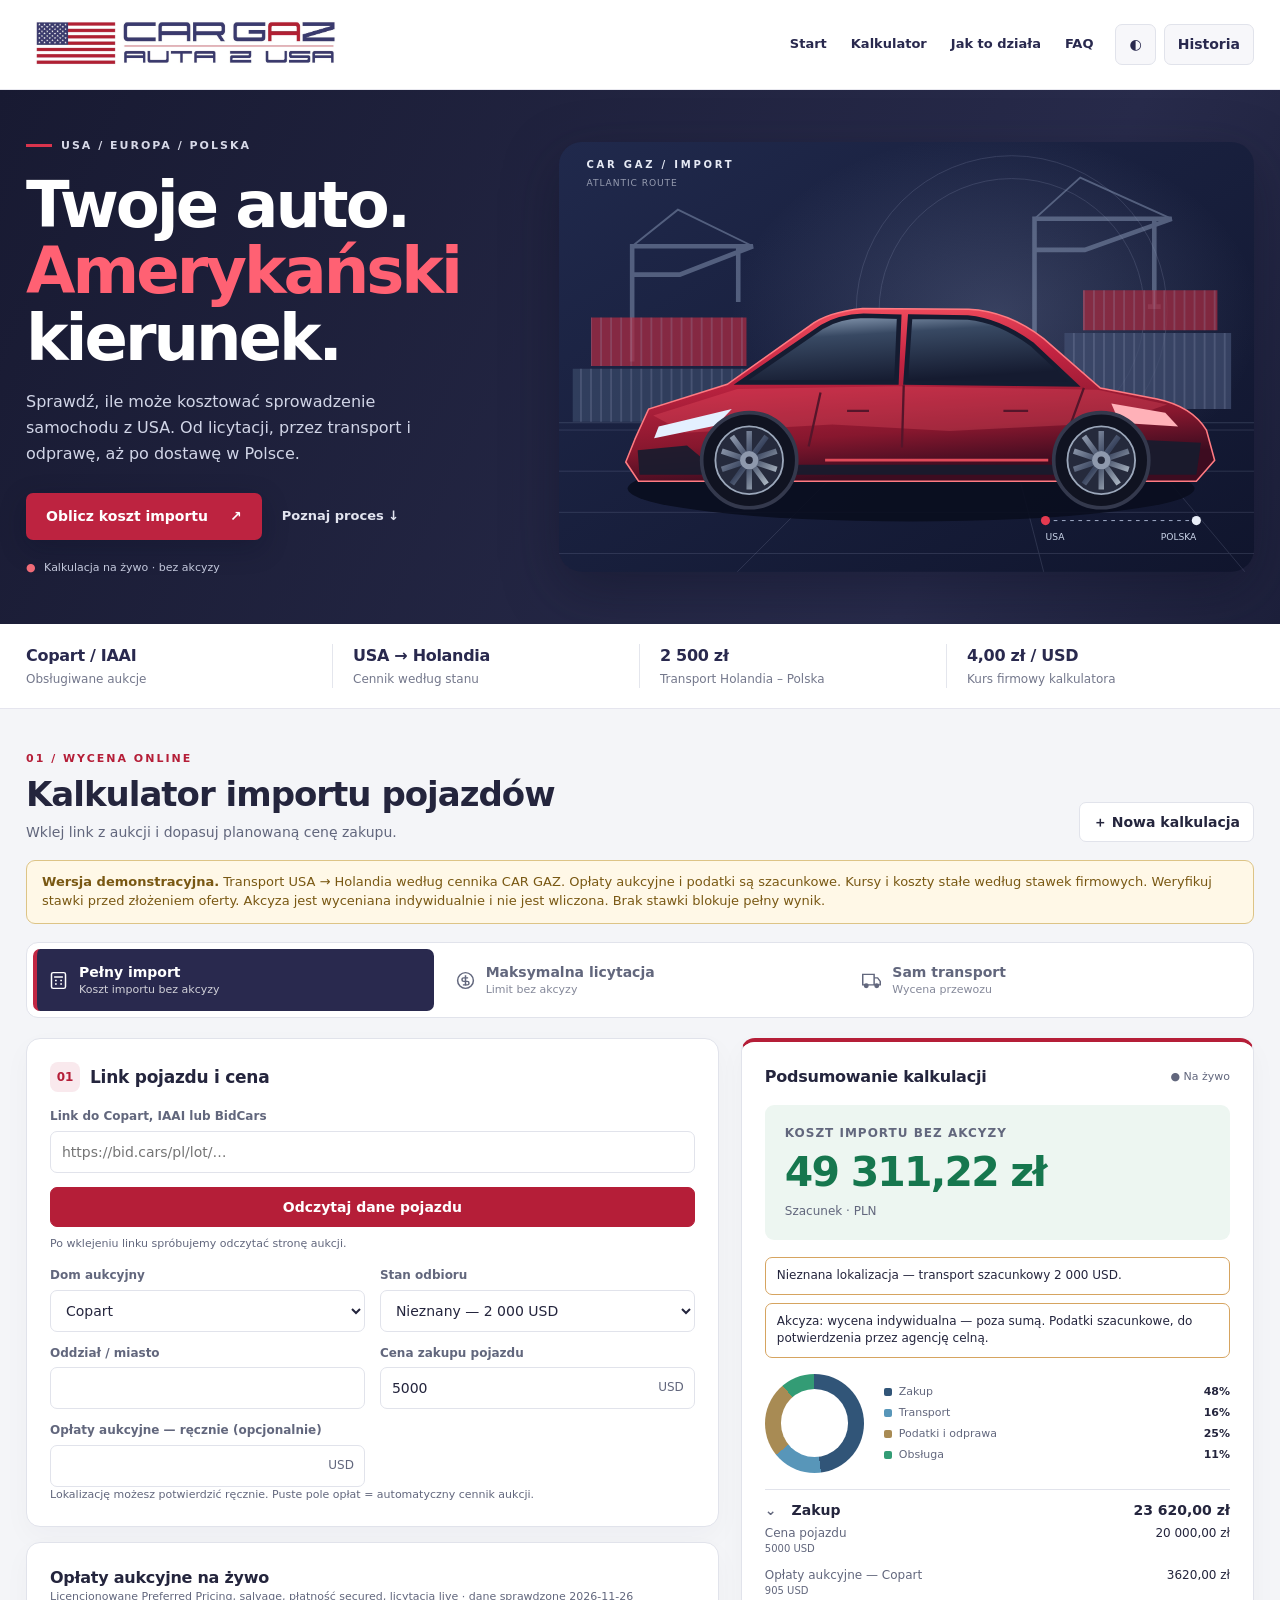
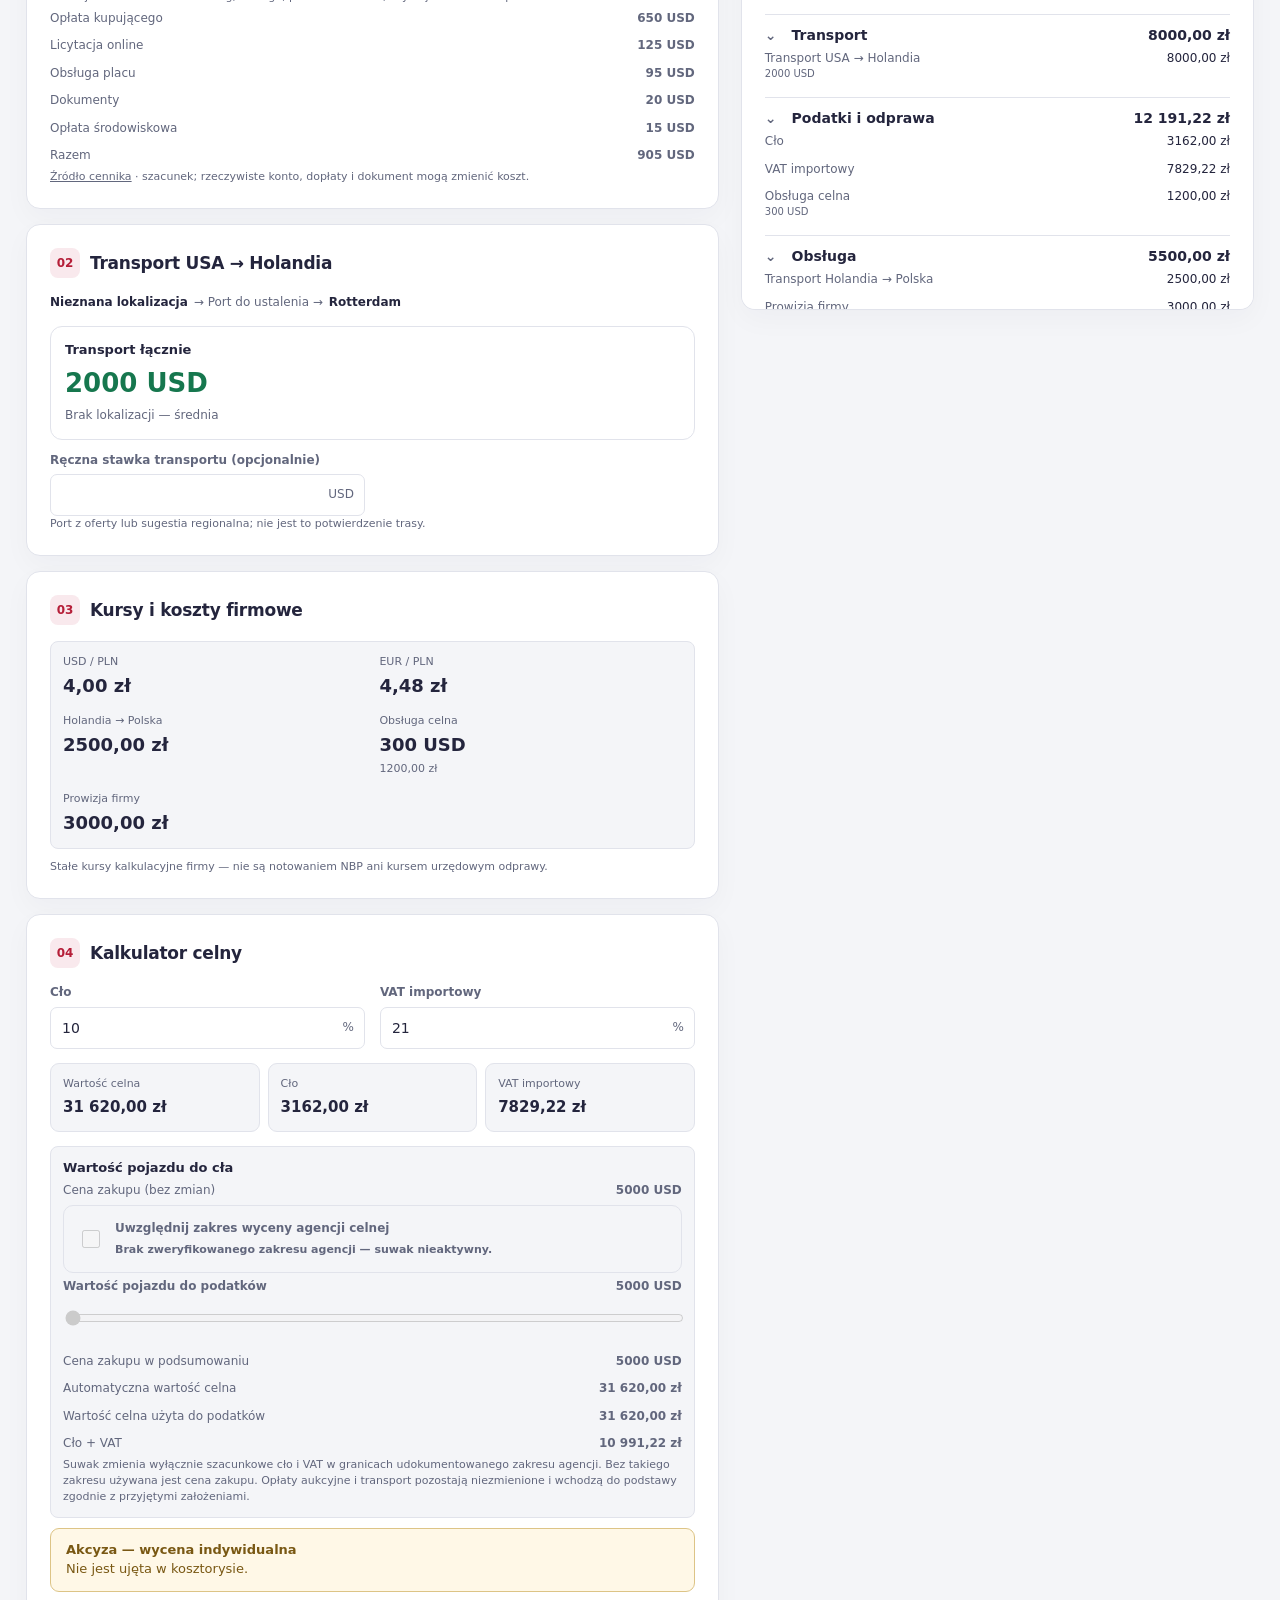
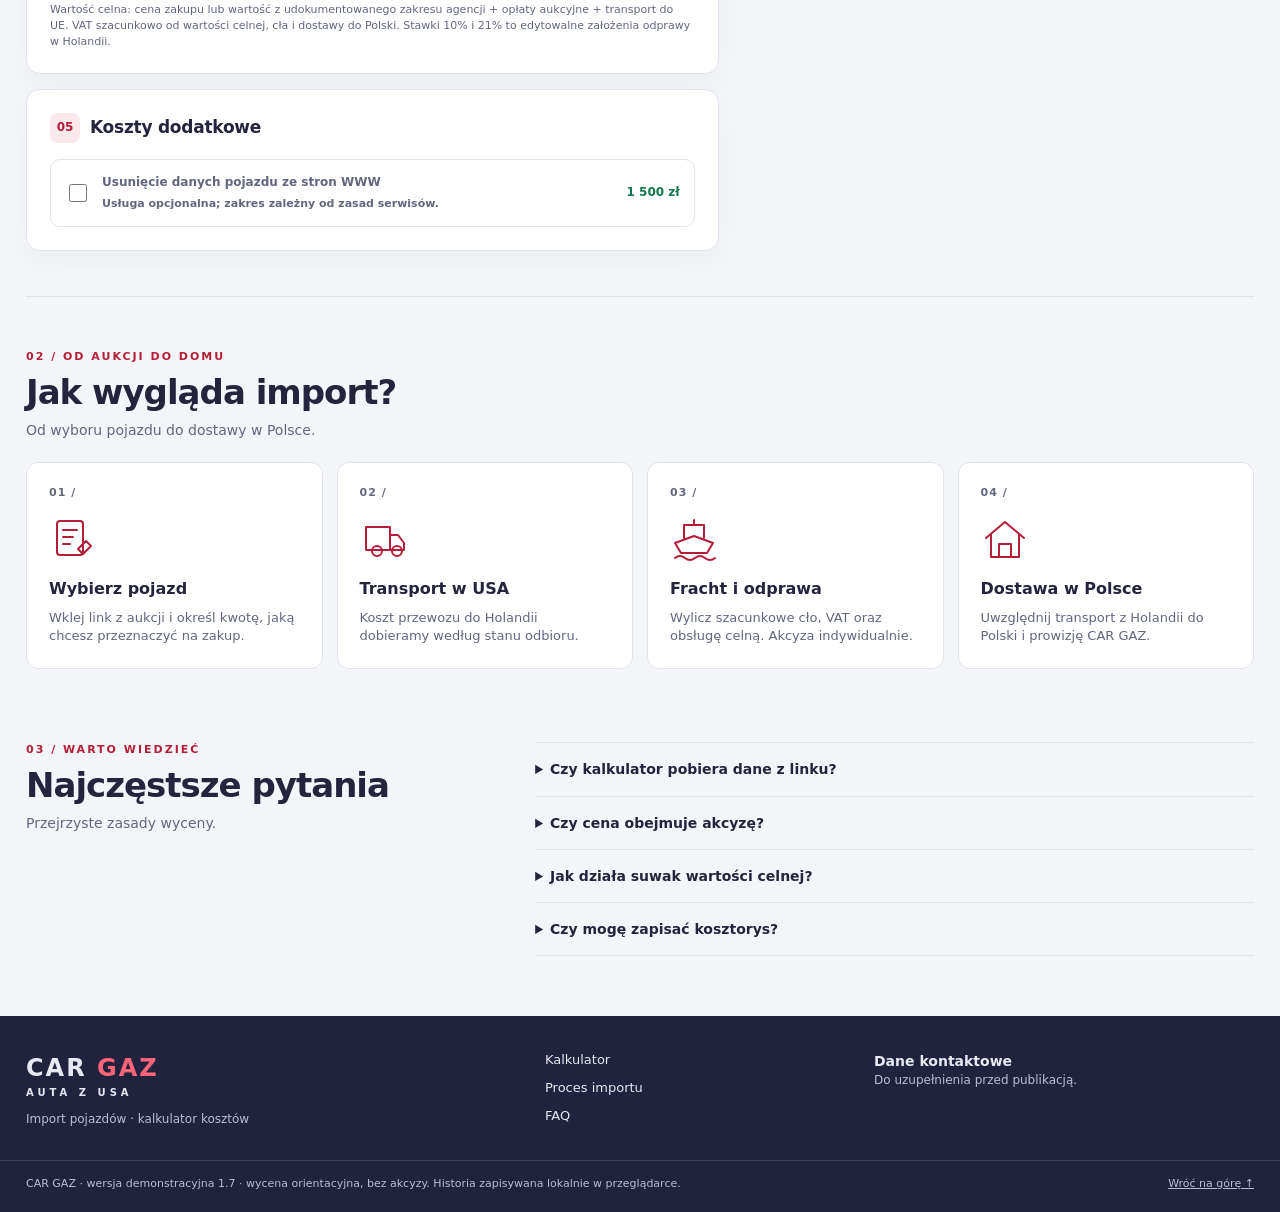
==== commit 881fd3c8: "Dodaj suwak zakresu zweryfikowanej wyceny agencji celnej" ====
--- a/kalkulator.html
+++ b/kalkulator.html
@@ -12,10 +12,10 @@
 <header class="site-header"><div class="wrap"><a class="brand" href="#start" aria-label="CAR GAZ – strona główna"><img src="[data-uri]" alt="CAR GAZ – AUTA Z USA" width="2048" height="377"></a><nav class="site-nav" aria-label="Nawigacja główna"><a href="#start">Start</a><a href="#kalkulator">Kalkulator</a><a href="#proces">Jak to działa</a><a href="#faq">FAQ</a></nav><div class="header-actions"><button class="ghost" id="theme" aria-label="Przełącz jasny lub ciemny motyw">◐</button><button class="ghost" id="history">Historia</button></div></div></header><section class="hero" id="start"><div class="wrap hero-inner"><div class="hero-copy"><span class="eyebrow"><i></i> USA / EUROPA / POLSKA</span><h1>Twoje auto.<br><em>Amerykański</em><br>kierunek.</h1><p>Sprawdź, ile może kosztować sprowadzenie samochodu z USA. Od licytacji, przez transport i odprawę, aż po dostawę w Polsce.</p><div class="hero-actions"><a class="cta" href="#kalkulator">Oblicz koszt importu <span>↗</span></a><a class="hero-link" href="#proces">Poznaj proces <span>↓</span></a></div><div class="hero-note"><span>●</span> Kalkulacja na żywo · bez akcyzy</div></div><div class="hero-art" aria-label="Ilustracja samochodu na tle portu i kontenerów"><svg viewBox="0 0 760 470" role="img" xmlns="http://www.w3.org/2000/svg"><title>Samochód sportowy w porcie – ilustracja wektorowa CAR GAZ</title><defs><linearGradient id="sky" x2="1" y2="1"><stop stop-color="#20294c"/><stop offset="1" stop-color="#10152d"/></linearGradient><linearGradient id="paint" x1="0" y1="0" x2="0.25" y2="1"><stop stop-color="#ff5966"/><stop offset=".40" stop-color="#c42442"/><stop offset=".78" stop-color="#87172e"/><stop offset="1" stop-color="#3d0c20"/></linearGradient><linearGradient id="glass" x2="0.3" y2="1"><stop stop-color="#9baec5"/><stop offset=".35" stop-color="#384963"/><stop offset="1" stop-color="#151b30"/></linearGradient><linearGradient id="metal" x2="1" y2="1"><stop stop-color="#aeb9ca"/><stop offset=".5" stop-color="#38435d"/><stop offset="1" stop-color="#d5e0e7"/></linearGradient><radialGradient id="glow"><stop stop-color="#b9c9f0" stop-opacity=".20"/><stop offset="1" stop-color="#b9c9f0" stop-opacity="0"/></radialGradient><pattern id="ribs" width="11" height="12" patternUnits="userSpaceOnUse"><path d="M2 0V12" stroke="#c5cdeb" stroke-opacity=".22" stroke-width="2"/></pattern></defs><rect width="760" height="470" rx="25" fill="url(#sky)"/><ellipse cx="477" cy="190" rx="290" ry="200" fill="url(#glow)"/><g opacity=".14" stroke="#d6dfff" fill="none"><circle cx="495" cy="185" r="145"/><circle cx="495" cy="185" r="170"/><path d="M0 315H760M0 360H760M0 405H760M0 450H760M350 315L195 470M490 315L530 470M620 315L750 470"/></g><g stroke="#8a9ab8" stroke-width="5" fill="none" opacity=".5"><path d="M520 240V84h150l-95 34H520M651 85v95M510 240h22M644 180h14M80 240V114h132L132 145H80M196 114v61"/><path stroke-width="2" d="M520 84l50-45 100 45M80 114l50-40 82 40"/></g><g opacity=".75"><path d="M15 248h210v58H15z" fill="#384766"/><path d="M15 248h210v58H15z" fill="url(#ribs)"/><path d="M35 192h170v53H35z" fill="#a92b43"/><path d="M35 192h170v53H35z" fill="url(#ribs)"/><path d="M553 209h182v83H553z" fill="#414e70"/><path d="M553 209h182v83H553z" fill="url(#ribs)"/><path d="M573 162h147v44H573z" fill="#a22a40"/><path d="M573 162h147v44H573z" fill="url(#ribs)"/></g><path d="M0 307H760" stroke="#7c8aa9" stroke-opacity=".3"/><ellipse cx="385" cy="379" rx="310" ry="36" fill="#090e1e" opacity=".9"/><g><path d="M83 325l15-33 86-27 90-64q19-15 58-19l116 1q43 2 82 32l62 54 62 12q38 8 54 34l9 33-20 23H87l-14-21z" fill="url(#paint)" stroke="#ff7b82" stroke-width="1.7"/><path d="M199 263l89-61q18-11 45-12l39 1-3 72zM384 191l63 1q34 3 70 29l47 44-185-2z" fill="url(#glass)" stroke="#151c31" stroke-width="5"/><path d="M103 299l92-29 174-3 220 4 76 16-58 20-180 9-128-7-161 9z" fill="#ff6170" opacity=".24"/><path d="M109 311l80-19-17 18-68 14z" fill="#e4f0ff"/><path d="M604 286l59 10 14 15-64-4z" fill="#ffb1b8"/><path d="M86 337l54-5 25 21h430l28-28 79 4-5 35H88z" fill="#171c2e" opacity=".9"/><path d="M286 274l-13 59M377 266l-2 68M574 269l-22 60M315 294h24M486 294h27" stroke="#55152a" stroke-width="2.5" fill="none"/><path d="M291 348h244" stroke="#e04a59" stroke-width="3"/>
 <g transform="translate(208 348)"><circle r="52" fill="#101321" stroke="#34394d" stroke-width="4"/><circle r="37" fill="#252a3c" stroke="#9ca8bb" stroke-width="2"/><g stroke="url(#metal)" stroke-width="6"><path d="M0-32V32M-30-10l60 20M-19 26l38-52M-19-26l38 52M-30 10l60-20"/></g><circle r="10" fill="#8e99ad"/><circle r="4" fill="#252a3c"/></g><g transform="translate(593 348)"><circle r="52" fill="#101321" stroke="#34394d" stroke-width="4"/><circle r="37" fill="#252a3c" stroke="#9ca8bb" stroke-width="2"/><g stroke="url(#metal)" stroke-width="6"><path d="M0-32V32M-30-10l60 20M-19 26l38-52M-19-26l38 52M-30 10l60-20"/></g><circle r="10" fill="#8e99ad"/><circle r="4" fill="#252a3c"/></g></g><g transform="translate(30 28)" fill="#e5e9f4" font-family="system-ui,sans-serif"><text font-size="11" font-weight="700" letter-spacing="3">CAR GAZ / IMPORT</text><text y="20" font-size="10" opacity=".6" letter-spacing="1">ATLANTIC ROUTE</text></g><g transform="translate(532 414)"><path d="M0 0h165" stroke="#adb9d6" stroke-width="1" stroke-dasharray="4 5"/><circle r="5" fill="#e43a50"/><circle cx="165" r="5" fill="#e9eef8"/><text y="21" fill="#cad4e8" font-family="system-ui" font-size="10">USA</text><text x="165" y="21" fill="#cad4e8" text-anchor="end" font-family="system-ui" font-size="10">POLSKA</text></g></svg></div></div></section><div class="facts"><div class="wrap facts-inner"><div><b>Copart / IAAI</b><span>Obsługiwane aukcje</span></div><div><b>USA → Holandia</b><span>Cennik według stanu</span></div><div><b>2 500 zł</b><span>Transport Holandia – Polska</span></div><div><b>4,00 zł / USD</b><span>Kurs firmowy kalkulatora</span></div></div></div><main class="wrap" id="kalkulator"><div class="head"><div><span class="section-kicker">01 / WYCENA ONLINE</span><h2 class="page-title">Kalkulator importu pojazdów</h2><p>Wklej link z aukcji i dopasuj planowaną cenę zakupu.</p></div><div class="actions"><button id="reset">＋ Nowa kalkulacja</button></div></div><div class="notice"><strong>Wersja demonstracyjna.</strong> Transport USA → Holandia według cennika CAR GAZ. Opłaty aukcyjne i podatki są szacunkowe. Kursy i koszty stałe według stawek firmowych. Weryfikuj stawki przed złożeniem oferty. Akcyza jest wyceniana indywidualnie i nie jest wliczona. Brak stawki blokuje pełny wynik.</div>
 <nav class="tabs" aria-label="Tryb kalkulatora"><button data-mode="import"><svg viewBox="0 0 24 24" fill="none" stroke="currentColor" stroke-width="1.7"><rect x="4" y="3" width="16" height="18" rx="2"/><path d="M7 8h10M8 12h2m4 0h2M8 16h2m4 0h2"/></svg><span>Pełny import<small>Koszt importu bez akcyzy</small></span></button><button data-mode="budget"><svg viewBox="0 0 24 24" fill="none" stroke="currentColor" stroke-width="1.7"><circle cx="12" cy="12" r="9"/><path d="M12 6v12m3-9h-5a2 2 0 0 0 0 4h4a2 2 0 0 1 0 4H9"/></svg><span>Maksymalna licytacja<small>Limit bez akcyzy</small></span></button><button data-mode="transport"><svg viewBox="0 0 24 24" fill="none" stroke="currentColor" stroke-width="1.7"><path d="M2 5h13v12H2zM15 9h4l3 4v4h-7"/><circle cx="6" cy="18" r="2" fill="currentColor"/><circle cx="18" cy="18" r="2" fill="currentColor"/></svg><span>Sam transport<small>Wycena przewozu</small></span></button></nav>
-<div class="layout"><div id="form"></div><aside class="card summary" id="result" aria-label="Podsumowanie kosztów"></aside></div><section id="proces" class="process"><span class="section-kicker">02 / OD AUKCJI DO DOMU</span><h2 class="page-title">Jak wygląda import?</h2><p>Od wyboru pojazdu do dostawy w Polsce.</p><div class="process-grid"><article class="process-card"><div class="process-number">01 /</div><svg viewBox="0 0 48 48" fill="none" stroke="currentColor" stroke-width="2" stroke-linecap="round" stroke-linejoin="round" aria-hidden="true"><rect x="8" y="6" width="26" height="34" rx="3"/><path d="M14 15h14M14 22h10M14 29h7M29 34l8-8 5 5-8 8z"/></svg><h3>Wybierz pojazd</h3><p>Wklej link z aukcji i określ kwotę, jaką chcesz przeznaczyć na zakup.</p></article><article class="process-card"><div class="process-number">02 /</div><svg viewBox="0 0 48 48" fill="none" stroke="currentColor" stroke-width="2" stroke-linecap="round" stroke-linejoin="round" aria-hidden="true"><path d="M6 12h24v23H6zM30 20h8l6 8v7H30M9 35h3m12 0h9"/><circle cx="17" cy="36" r="5"/><circle cx="37" cy="36" r="5"/></svg><h3>Transport w USA</h3><p>Koszt przewozu do Holandii dobieramy według stanu odbioru.</p></article><article class="process-card"><div class="process-number">03 /</div><svg viewBox="0 0 48 48" fill="none" stroke="currentColor" stroke-width="2" stroke-linecap="round" stroke-linejoin="round" aria-hidden="true"><path d="M5 28l19-7 19 7-6 10H11zM14 23V10h20v13M24 10V5M5 43q5-4 10 0t10 0t10 0t10 0"/></svg><h3>Fracht i odprawa</h3><p>Wylicz szacunkowe cło, VAT oraz obsługę celną. Akcyza indywidualnie.</p></article><article class="process-card"><div class="process-number">04 /</div><svg viewBox="0 0 48 48" fill="none" stroke="currentColor" stroke-width="2" stroke-linecap="round" stroke-linejoin="round" aria-hidden="true"><path d="M5 23L24 7l19 16M10 20v22h28V20M18 42V29h12v13"/></svg><h3>Dostawa w Polsce</h3><p>Uwzględnij transport z Holandii do Polski i prowizję CAR GAZ.</p></article></div></section><section id="faq" class="faq"><div><span class="section-kicker">03 / WARTO WIEDZIEĆ</span><h2 class="page-title">Najczęstsze pytania</h2><p>Przejrzyste zasady wyceny.</p></div><div class="faq-list"><details><summary>Czy kalkulator pobiera dane z linku?</summary><p>Próbuje odczytać publiczną stronę aukcji. Jeżeli serwis blokuje dostęp, wybierz stan ręcznie. Bez znanej lokalizacji przyjmujemy szacunkowo 2 000 USD za transport.</p></details><details><summary>Czy cena obejmuje akcyzę?</summary><p>Nie. Akcyza wymaga indywidualnej wyceny. Podatki i opłaty aukcyjne są szacunkowe i wymagają potwierdzenia przed zakupem.</p></details><details><summary>Czy mogę skorygować wartość celną?</summary><p>Tak, jeżeli istnieje udokumentowana podstawa korekty. Cena zakupu i pozostałe wydatki pozostają bez zmian; przeliczane są tylko podatki.</p></details><details><summary>Czy mogę zapisać kosztorys?</summary><p>Tak. Zapisz lokalną wycenę, skopiuj kosztorys albo użyj opcji Drukuj / PDF w podsumowaniu.</p></details></div></section></main><footer class="site-footer"><div class="wrap footer-inner"><div><div class="footer-brand">CAR <em>GAZ</em><small>AUTA Z USA</small></div><p>Import pojazdów · kalkulator kosztów</p></div><div><a href="#kalkulator">Kalkulator</a><a href="#proces">Proces importu</a><a href="#faq">FAQ</a></div><div><b>Dane kontaktowe</b><p>Do uzupełnienia przed publikacją.</p></div></div><div class="wrap footer-bottom">CAR GAZ · wersja demonstracyjna 1.6 · wycena orientacyjna, bez akcyzy. Historia zapisywana lokalnie w przeglądarce. <a href="#start">Wróć na górę ↑</a></div></footer><dialog id="historyDialog"><h2>Historia lokalna</h2><p>Ostatnie 30 kalkulacji z tej wersji. Nie przechowuj poufnych danych na współdzielonym urządzeniu.</p><div id="historyList"></div><form method="dialog" class="actions"><button>Zamknij</button></form></dialog><dialog id="copyDialog"><h2>Skopiuj kosztorys</h2><textarea id="copyText" readonly></textarea><form method="dialog" class="actions"><button>Zamknij</button></form></dialog><div id="toast" role="status" hidden></div>
+<div class="layout"><div id="form"></div><aside class="card summary" id="result" aria-label="Podsumowanie kosztów"></aside></div><section id="proces" class="process"><span class="section-kicker">02 / OD AUKCJI DO DOMU</span><h2 class="page-title">Jak wygląda import?</h2><p>Od wyboru pojazdu do dostawy w Polsce.</p><div class="process-grid"><article class="process-card"><div class="process-number">01 /</div><svg viewBox="0 0 48 48" fill="none" stroke="currentColor" stroke-width="2" stroke-linecap="round" stroke-linejoin="round" aria-hidden="true"><rect x="8" y="6" width="26" height="34" rx="3"/><path d="M14 15h14M14 22h10M14 29h7M29 34l8-8 5 5-8 8z"/></svg><h3>Wybierz pojazd</h3><p>Wklej link z aukcji i określ kwotę, jaką chcesz przeznaczyć na zakup.</p></article><article class="process-card"><div class="process-number">02 /</div><svg viewBox="0 0 48 48" fill="none" stroke="currentColor" stroke-width="2" stroke-linecap="round" stroke-linejoin="round" aria-hidden="true"><path d="M6 12h24v23H6zM30 20h8l6 8v7H30M9 35h3m12 0h9"/><circle cx="17" cy="36" r="5"/><circle cx="37" cy="36" r="5"/></svg><h3>Transport w USA</h3><p>Koszt przewozu do Holandii dobieramy według stanu odbioru.</p></article><article class="process-card"><div class="process-number">03 /</div><svg viewBox="0 0 48 48" fill="none" stroke="currentColor" stroke-width="2" stroke-linecap="round" stroke-linejoin="round" aria-hidden="true"><path d="M5 28l19-7 19 7-6 10H11zM14 23V10h20v13M24 10V5M5 43q5-4 10 0t10 0t10 0t10 0"/></svg><h3>Fracht i odprawa</h3><p>Wylicz szacunkowe cło, VAT oraz obsługę celną. Akcyza indywidualnie.</p></article><article class="process-card"><div class="process-number">04 /</div><svg viewBox="0 0 48 48" fill="none" stroke="currentColor" stroke-width="2" stroke-linecap="round" stroke-linejoin="round" aria-hidden="true"><path d="M5 23L24 7l19 16M10 20v22h28V20M18 42V29h12v13"/></svg><h3>Dostawa w Polsce</h3><p>Uwzględnij transport z Holandii do Polski i prowizję CAR GAZ.</p></article></div></section><section id="faq" class="faq"><div><span class="section-kicker">03 / WARTO WIEDZIEĆ</span><h2 class="page-title">Najczęstsze pytania</h2><p>Przejrzyste zasady wyceny.</p></div><div class="faq-list"><details><summary>Czy kalkulator pobiera dane z linku?</summary><p>Próbuje odczytać publiczną stronę aukcji. Jeżeli serwis blokuje dostęp, wybierz stan ręcznie. Bez znanej lokalizacji przyjmujemy szacunkowo 2 000 USD za transport.</p></details><details><summary>Czy cena obejmuje akcyzę?</summary><p>Nie. Akcyza wymaga indywidualnej wyceny. Podatki i opłaty aukcyjne są szacunkowe i wymagają potwierdzenia przed zakupem.</p></details><details><summary>Jak działa suwak wartości celnej?</summary><p>Przy dostępnej, zweryfikowanej wycenie agencji celnej dla danej transakcji można porównać warianty podatków w jej zakresie. Cena zakupu i pozostałe wydatki pozostają bez zmian.</p></details><details><summary>Czy mogę zapisać kosztorys?</summary><p>Tak. Zapisz lokalną wycenę, skopiuj kosztorys albo użyj opcji Drukuj / PDF w podsumowaniu.</p></details></div></section></main><footer class="site-footer"><div class="wrap footer-inner"><div><div class="footer-brand">CAR <em>GAZ</em><small>AUTA Z USA</small></div><p>Import pojazdów · kalkulator kosztów</p></div><div><a href="#kalkulator">Kalkulator</a><a href="#proces">Proces importu</a><a href="#faq">FAQ</a></div><div><b>Dane kontaktowe</b><p>Do uzupełnienia przed publikacją.</p></div></div><div class="wrap footer-bottom">CAR GAZ · wersja demonstracyjna 1.7 · wycena orientacyjna, bez akcyzy. Historia zapisywana lokalnie w przeglądarce. <a href="#start">Wróć na górę ↑</a></div></footer><dialog id="historyDialog"><h2>Historia lokalna</h2><p>Ostatnie 30 kalkulacji z tej wersji. Nie przechowuj poufnych danych na współdzielonym urządzeniu.</p><div id="historyList"></div><form method="dialog" class="actions"><button>Zamknij</button></form></dialog><dialog id="copyDialog"><h2>Skopiuj kosztorys</h2><textarea id="copyText" readonly></textarea><form method="dialog" class="actions"><button>Zamknij</button></form></dialog><div id="toast" role="status" hidden></div>
 <script>/* Cennik stanowy: dostarczony przez użytkownika. Pozostałe stawki demonstracyjne. */
 const CONFIG = {
- version:'DEMO-1.6', source:'Transport stanowy: cennik użytkownika; opłaty aukcyjne szacowane na podstawie publicznych cenników; podatki szacunkowe',
+ version:'DEMO-1.7', source:'Transport stanowy: cennik użytkownika; opłaty aukcyjne szacowane na podstawie publicznych cenników; podatki szacunkowe',
  stateShipping:{fallback:2000,portsByState:{VA:'Norfolk',MD:'Baltimore',DC:'Baltimore',NC:'Norfolk / Charleston',SC:'Charleston',AL:'Mobile',MS:'New Orleans',LA:'New Orleans',FL:'Miami / Jacksonville',MA:'Boston',RI:'Boston',NH:'Boston',VT:'Boston',CA:'Los Angeles / Oakland'},groups:[{states:'WA OR',usd:3000,port:'Seattle / Tacoma'},{states:'NV CA',usd:2600,port:'Los Angeles'},{states:'AZ NM',usd:2500,port:'Los Angeles'},{states:'TX OK AR LA MS AL',usd:1900,port:'Houston'},{states:'FL',usd:1800,port:'Miami'},{states:'GA NC SC KY TN VA',usd:1800,port:'Savannah'},{states:'MD DC PA NY VT NH MA RI CT NJ DE',usd:1500,port:'Newark'}]},
  types:['Samochód osobowy','SUV','Pickup','Samochód dostawczy','Motocykl','Quad / ATV','Skuter wodny','Łódź','Pojazd ponadgabarytowy','Inny pojazd'],
  factors:[1,1.15,1.3,1.4,.55,.65,.7,null,null,null],
@@ -27,7 +27,9 @@
  taxes:{PL:{vat:23},DE:{vat:19},NL:{vat:21},LT:{vat:21}}, carDuty:10, excise:{regular:[3.1,18.6],hev:[1.55,9.3]},
  webRemovalPrice:1500,
  fixed:{usd:4,eur:4.48,delivery:2500,agencyUSD:300,commission:3000},
- defaults:{price:5000,budget:50000,auction:'Copart',auctionOverride:'',locationState:'',locationName:'',locationSource:'',vehicleLinkStatus:'',port:'',url:'',lot:'',vehicleTitle:'',stateShippingOverride:'',mode:'import',dutyOverride:10,vatOverride:21,customsVehicleUSD:'',customsReference:'',webRemoval:false}
+ // Zakresy wyłącznie z uprzednio zweryfikowanej wyceny agencji, przypisane do konkretnej transakcji; brak rzeczywistych danych na tym etapie.
+ agencyValuationRanges:[],
+ defaults:{price:5000,budget:50000,auction:'Copart',auctionOverride:'',locationState:'',locationName:'',locationSource:'',vehicleLinkStatus:'',port:'',url:'',lot:'',vehicleTitle:'',stateShippingOverride:'',mode:'import',dutyOverride:10,vatOverride:21,customsUseAgency:false,customsSelectedUSD:'',webRemoval:false}
 };
 if(typeof module!=='undefined')module.exports=CONFIG;
 </script><script>/* Kwoty w groszach, stawki firmowe w konfiguracji. */
@@ -40,20 +42,35 @@
  return {buyer,internet,fixed:a.fixed,total:round(buyer+internet+Object.values(a.fixed).reduce((x,y)=>x+y,0))/100};}
  function auctionFee(price,auction,c){return auctionBreakdown(price,auction,c)?.total??null;}
  function stateQuote(s,c){const code=s.locationState||'',g=c.stateShipping.groups.find(x=>x.states.split(' ').includes(code));return {usd:s.stateShippingOverride!==''?num(s.stateShippingOverride):g?g.usd:code?null:c.stateShipping.fallback,port:s.port||c.stateShipping.portsByState[code]||g?.port||'',status:s.stateShippingOverride!==''?'Stawka ręczna':g?'Cennik firmowy':code?'Stan poza cennikiem':'Brak lokalizacji — średnia',fallback:!code};}
+ function approvedRange(s,c,price){
+ if(s.mode!=='import'||!valid(price)||Number(price)<=0)return null;
+ function key(value){const m=String(value||'').trim().match(/^https:\/\/(?:www\.)?(copart\.com|iaai\.com|bid\.cars)(\/[^?#]*)(?:[?#].*)?$/i);return m?m[1].toLowerCase()+m[2].replace(/\/$/,''):'';}
+ const k=key(s.url);if(!k)return null;
+ const today=new Date().toISOString().slice(0,10);
+ const entries=Array.isArray(c.agencyValuationRanges)?c.agencyValuationRanges:[];
+ const match=entries.find(x=>x&&key(x.listingUrl)===k&&x.auction===s.auction&&x.state===s.locationState&&valid(x.purchaseUSD)&&round(x.purchaseUSD)===round(price)&&valid(x.minUSD)&&valid(x.maxUSD)&&round(x.minUSD)>0&&round(x.maxUSD)>=round(x.minUSD)&&typeof x.validUntil==='string'&&/^\d{4}-\d{2}-\d{2}$/.test(x.validUntil)&&x.validUntil>=today&&typeof x.reference==='string'&&x.reference.trim().length>0);
+ return match?{min:round(match.minUSD)/100,max:round(match.maxUSD)/100,reference:match.reference}:null;
+ }
  function calculate(s,c,price){
  const cap=num(s.price);
  if(price===undefined)price=valid(cap)&&cap>0?round(cap)/100:null;
  const rows=[],missing=[],warnings=[],tr=s.mode==='transport',f=c.fixed,q=stateQuote(s,c);
  function add(group,name,value,currency='PLN'){const amount=valid(value)?round(Number(value)*(currency==='USD'?f.usd:currency==='EUR'?f.eur:1)):null;if(amount===null)missing.push(name);rows.push({group,name,value,currency,amount});return amount;}
- let purchase=null,fees=null,customs=null,duty=null,vat=null,vb=null,scenario=null,automaticCustoms=null,customsAdjusted=false;
+ let purchase=null,fees=null,customs=null,duty=null,vat=null,vb=null,scenario=null,automaticCustoms=null,customsAdjusted=false,agencyRange=null,agencySelected=null;
  if(!tr){purchase=add('Zakup','Cena pojazdu',price,'USD');fees=add('Zakup','Opłaty aukcyjne — '+s.auction,s.auctionOverride===''?auctionFee(price,s.auction,c):s.auctionOverride,'USD');}
  const ship=add('Transport','Transport USA → Holandia',q.usd,'USD');if(q.fallback&&s.stateShippingOverride==='')warnings.push('Nieznana lokalizacja — transport szacunkowy 2 000 USD.');if(ship===null)warnings.push('Stan poza cennikiem — podaj stawkę transportu.');
  if(!tr){
  // Cena faktycznie zapłacona / planowana plus opłaty i przewóz do granicy UE.
  automaticCustoms=[purchase,fees,ship].every(x=>x!==null)?purchase+fees+ship:null;
  customs=automaticCustoms;
- const requested=s.mode==='import'&&s.customsVehicleUSD!=null&&String(s.customsVehicleUSD).trim()!=='';
- if(requested){if(automaticCustoms!==null&&valid(s.customsVehicleUSD)&&num(s.customsVehicleUSD)>0&&String(s.customsReference||'').trim().length>=3){customs=round(num(s.customsVehicleUSD)*f.usd)+fees+ship;customsAdjusted=true;warnings.push('Podatki od odrębnej wartości pojazdu podanej przez użytkownika; korekta niezweryfikowana, do potwierdzenia przez agencję celną. Cena zakupu i opłaty pozostają bez zmian.');}else{warnings.push('Korekta nieaktywna: podaj dodatnią udokumentowaną wartość pojazdu i podstawę korekty. Zastosowano wartość automatyczną.');}}
+ agencyRange=approvedRange(s,c,price);
+ if(s.mode==='import'&&s.customsUseAgency===true&&automaticCustoms!==null&&agencyRange){
+ const requested=s.customsSelectedUSD==null||s.customsSelectedUSD===''?agencyRange.max:num(s.customsSelectedUSD);
+ if(valid(requested)&&round(requested)>=round(agencyRange.min)&&round(requested)<=round(agencyRange.max)){
+ agencySelected=round(requested)/100;customs=round(agencySelected*f.usd)+fees+ship;customsAdjusted=true;
+ warnings.push('Wariant szacunkowy z zakresu agencji celnej. Nie jest deklaracją celną; ostateczną podstawę potwierdza agencja. Cena zakupu nie zmienia się.');
+ }else warnings.push('Wartość poza zakresem agencji — zastosowano automatyczną wartość celną.');
+ }else if(s.mode==='import'&&s.customsUseAgency===true&&!agencyRange)warnings.push('Brak ważnego zakresu agencji dla tej transakcji — zastosowano automatyczną wartość celną.');
  const ratesOK=valid(s.dutyOverride)&&valid(s.vatOverride)&&Number(s.dutyOverride)<=100&&Number(s.vatOverride)<=100;
  function tax(base){if(base===null||!ratesOK)return {duty:null,vat:null,vb:null};const d=Math.round(base*Number(s.dutyOverride)/100),b=base+d+round(f.delivery);return {duty:d,vb:b,vat:Math.round(b*Number(s.vatOverride)/100)};}
  ({duty,vat,vb}=tax(customs));add('Podatki i odprawa','Cło',duty===null?null:duty/100);add('Podatki i odprawa','VAT importowy',vat===null?null:vat/100);add('Podatki i odprawa','Obsługa celna',f.agencyUSD,'USD');
@@ -62,9 +79,9 @@
  warnings.push('Akcyza: wycena indywidualna — poza sumą. Podatki szacunkowe, do potwierdzenia przez agencję celną.');}
  add('Obsługa','Transport Holandia → Polska',f.delivery);if(!tr){add('Obsługa','Prowizja firmy',f.commission);if(s.webRemoval)add('Dodatkowe','Usunięcie danych pojazdu ze stron WWW',c.webRemovalPrice);}
  const total=rows.reduce((a,r)=>a+(r.amount??0),0),groups={};for(const r of rows)groups[r.group]=(groups[r.group]||0)+(r.amount??0);
- return {rows,missing,warnings,total,groups,customs,duty,vat,vb,scenario,price,automaticCustoms,customsAdjusted};}
+ return {rows,missing,warnings,total,groups,customs,duty,vat,vb,scenario,price,automaticCustoms,customsAdjusted,agencyRange,agencySelected};}
  function maxBid(s,c){if(!valid(s.budget))return {bid:null,result:calculate(s,c,0)};const cap=round(Number(s.budget));let lo=1,hi=Math.min(100000000,Math.floor(Number(s.budget)/c.fixed.usd)),best=null,r0=calculate(s,c,1);if(r0.missing.length)return {bid:null,result:r0};while(lo<=hi){const mid=Math.floor((lo+hi)/2),r=calculate(s,c,mid);if(!r.missing.length&&r.total<=cap){best=mid;lo=mid+1;}else hi=mid-1;}return {bid:best,result:best===null?r0:calculate(s,c,best)};}
- return {round,calculate,maxBid,auctionFee,auctionBreakdown,stateQuote};})();if(typeof module!=='undefined')module.exports=Engine;
+ return {round,calculate,maxBid,auctionFee,auctionBreakdown,stateQuote,approvedRange};})();if(typeof module!=='undefined')module.exports=Engine;
 </script><script>/* Rozpoznawanie informacji jawnych w URL; to nie jest odczyt strony aukcyjnej. */
 const Auction = (()=>{
  const states={AL:'Alabama',AK:'Alaska',AZ:'Arizona',AR:'Arkansas',CA:'California',CO:'Colorado',CT:'Connecticut',DE:'Delaware',DC:'District of Columbia',FL:'Florida',GA:'Georgia',HI:'Hawaii',ID:'Idaho',IL:'Illinois',IN:'Indiana',IA:'Iowa',KS:'Kansas',KY:'Kentucky',LA:'Louisiana',ME:'Maine',MD:'Maryland',MA:'Massachusetts',MI:'Michigan',MN:'Minnesota',MS:'Mississippi',MO:'Missouri',MT:'Montana',NE:'Nebraska',NV:'Nevada',NH:'New Hampshire',NJ:'New Jersey',NM:'New Mexico',NY:'New York',NC:'North Carolina',ND:'North Dakota',OH:'Ohio',OK:'Oklahoma',OR:'Oregon',PA:'Pennsylvania',RI:'Rhode Island',SC:'South Carolina',SD:'South Dakota',TN:'Tennessee',TX:'Texas',UT:'Utah',VT:'Vermont',VA:'Virginia',WA:'Washington',WV:'West Virginia',WI:'Wisconsin',WY:'Wyoming'};
@@ -87,21 +104,35 @@
 const select=(k,l,opts)=>`<div class="field"><label for="${k}">${l}</label><select id="${k}" data-k="${k}">${opts.map(([v,t])=>`<option value="${esc(v)}" ${v===state[k]?'selected':''}>${esc(t)}</option>`).join('')}</select></div>`;
 const section=(n,t,b)=>`<section class="card"><div class="section-head"><span class="step">${n}</span><h2>${t}</h2></div>${b}</section>`,fields=(...x)=>`<div class="fields">${x.join('')}</div>`;
 function renderForm(){const tr=state.mode==='transport',bb=state.mode==='budget',q=Engine.stateQuote(state,config),f=config.fixed;
-const correction='<div class="mini"><h3>Odrębna wartość pojazdu do cła</h3>'+fields(field('customsVehicleUSD','Wartość pojazdu do cła (opcjonalnie)','USD'),field('customsReference','Podstawa korekty / dokument (bez danych osobowych)','','text'))+'<div id="scenarioResult" aria-live="polite"></div><p class="hint">Puste pole = cena zakupu. Użyj innej wartości tylko, jeśli wynika z udokumentowanej, dopuszczalnej korekty. Opłaty aukcyjne i transport nadal są doliczane do podstawy. Cena zakupu w kosztorysie się nie zmienia.</p></div>';
+const correction=`<div class="mini"><h3>Wartość pojazdu do cła</h3><div class="line"><span>Cena zakupu (bez zmian)</span><strong id="agencyPurchase"></strong></div><label class="service-option"><input id="customsUseAgency" data-k="customsUseAgency" type="checkbox" ${state.customsUseAgency===true?'checked':''}><span><strong>Uwzględnij zakres wyceny agencji celnej</strong><small id="agencyStatus"></small></span></label><div class="line"><label for="customsSelectedUSD">Wartość pojazdu do podatków</label><strong id="agencySelectedLabel"></strong></div><input id="customsSelectedUSD" data-k="customsSelectedUSD" type="range" min="0" max="0" step="0.01" value="0" disabled aria-describedby="agencyStatus"><div class="line"><span id="agencyMin"></span><span id="agencyMax"></span></div><div id="scenarioResult" aria-live="polite"></div><p class="hint">Suwak zmienia wyłącznie szacunkowe cło i VAT w granicach udokumentowanego zakresu agencji. Bez takiego zakresu używana jest cena zakupu. Opłaty aukcyjne i transport pozostają niezmienione i wchodzą do podstawy zgodnie z przyjętymi założeniami.</p></div>`;
+
 $('form').innerHTML=section('01','Link pojazdu i cena',`<div class="field"><label for="url">Link do Copart, IAAI lub BidCars</label><input id="url" data-k="url" type="url" placeholder="https://bid.cars/pl/lot/…" value="${esc(state.url)}"></div><div class="actions"><button class="primary" id="readAuction">Odczytaj dane pojazdu</button></div><p class="hint" id="auctionStatus" style="margin:9px 0 15px" aria-live="polite">${esc(state.vehicleLinkStatus||'Po wklejeniu linku spróbujemy odczytać stronę aukcji.')}</p>${state.vehicleTitle?`<p><strong>${esc(state.vehicleTitle)}</strong> · LOT ${esc(state.lot)}</p>`:''}`+fields(select('auction','Dom aukcyjny',['Copart','IAAI','Manheim','Inny'].map(x=>[x,x])),select('locationState','Stan odbioru',[['','Nieznany — 2 000 USD'],...Object.entries(Auction.states).sort((a,b)=>a[1].localeCompare(b[1])).map(([k,v])=>[k,v+' ('+k+')'])]),field('locationName','Oddział / miasto','','text'),...(tr?[]:[field(bb?'budget':'price',bb?'Budżet całkowity bez akcyzy':'Cena zakupu pojazdu',bb?'PLN':'USD'),field('auctionOverride','Opłaty aukcyjne — ręcznie (opcjonalnie)','USD')]))+`<p class="hint">${esc(state.locationSource||'Lokalizację możesz potwierdzić ręcznie.')} ${tr?'':'Puste pole opłat = automatyczny cennik aukcji.'}</p>`)
 +(tr?'':`<section class="card"><h2>Opłaty aukcyjne na żywo</h2><div id="feeLive"></div></section>`)+section('02','Transport USA → Holandia',`<div class="route" id="stateRoute"><strong>${esc(state.locationName||Auction.states[state.locationState]||'Nieznana lokalizacja')}</strong> → ${esc(q.port||'Port do ustalenia')} → <strong>Rotterdam</strong></div><div class="quote-price"><span>Transport łącznie</span><strong id="shipAmount">${q.usd===null?'Do wyceny':usd(q.usd)}</strong><small id="shipStatus">${esc(q.status)}</small></div>${fields(field('stateShippingOverride','Ręczna stawka transportu (opcjonalnie)','USD'))}<p class="hint">Port z oferty lub sugestia regionalna; nie jest to potwierdzenie trasy.</p>`)
 +section('03','Kursy i koszty firmowe',`<div class="mini fixed-grid"><div><small>USD / PLN</small><strong>4,00 zł</strong></div><div><small>EUR / PLN</small><strong>4,48 zł</strong></div><div><small>Holandia → Polska</small><strong>${money(Engine.round(f.delivery))}</strong></div>${tr?'':`<div><small>Obsługa celna</small><strong>${usd(f.agencyUSD)}</strong><small>${money(Engine.round(f.agencyUSD*f.usd))}</small></div><div><small>Prowizja firmy</small><strong>${money(Engine.round(f.commission))}</strong></div>`}</div><p class="hint">Stałe kursy kalkulacyjne firmy — nie są notowaniem NBP ani kursem urzędowym odprawy.</p>`)
-+(tr?'':section('04','Kalkulator celny',fields(field('dutyOverride','Cło','%'),field('vatOverride','VAT importowy','%'))+`<div id="taxLive" class="tax-live"></div>${bb?'':correction}<div class="notice excise-note"><strong>Akcyza — wycena indywidualna</strong><br>Nie jest ujęta w kosztorysie.</div><p class="hint">Wartość celna: cena zakupu lub udokumentowana korekta wartości pojazdu + opłaty aukcyjne + transport do UE. VAT szacunkowo od wartości celnej, cła i dostawy do Polski. Stawki 10% i 21% to edytowalne założenia odprawy w Holandii.</p>`)+section('05','Koszty dodatkowe',`<label class="service-option"><input id="webRemoval" data-k="webRemoval" type="checkbox" ${state.webRemoval?'checked':''}><span><strong>Usunięcie danych pojazdu ze stron WWW</strong><small>Usługa opcjonalna; zakres zależny od zasad serwisów.</small></span><b>1 500 zł</b></label>`));}
++(tr?'':section('04','Kalkulator celny',fields(field('dutyOverride','Cło','%'),field('vatOverride','VAT importowy','%'))+`<div id="taxLive" class="tax-live"></div>${bb?'':correction}<div class="notice excise-note"><strong>Akcyza — wycena indywidualna</strong><br>Nie jest ujęta w kosztorysie.</div><p class="hint">Wartość celna: cena zakupu lub wartość z udokumentowanego zakresu agencji + opłaty aukcyjne + transport do UE. VAT szacunkowo od wartości celnej, cła i dostawy do Polski. Stawki 10% i 21% to edytowalne założenia odprawy w Holandii.</p>`)+section('05','Koszty dodatkowe',`<label class="service-option"><input id="webRemoval" data-k="webRemoval" type="checkbox" ${state.webRemoval?'checked':''}><span><strong>Usunięcie danych pojazdu ze stron WWW</strong><small>Usługa opcjonalna; zakres zależny od zasad serwisów.</small></span><b>1 500 zł</b></label>`));}
 const colors=['#315578','#5896b9','#a88b54','#339c75','#a5b7c9'];
 function renderResult(){const tr=state.mode==='transport',bb=state.mode==='budget';if(bb){const b=Engine.maxBid(state,config);bid=b.bid;result=b.result;}else{bid=null;result=Engine.calculate(state,config);}const r=result,ok=!r.missing.length&&(!bb||bid!==null),q=Engine.stateQuote(state,config);
- if($('shipAmount'))$('shipAmount').textContent=q.usd===null?'Do wyceny':usd(q.usd);if($('shipStatus'))$('shipStatus').textContent=q.status;if($('stateRoute'))$('stateRoute').innerHTML=`<strong>${esc(state.locationName||Auction.states[state.locationState]||'Nieznana lokalizacja')}</strong> → ${esc(q.port||'Port do ustalenia')} → <strong>Rotterdam</strong>`;if($('taxLive'))$('taxLive').innerHTML=[['Wartość celna',r.customs],['Cło',r.duty],['VAT importowy',r.vat]].map(([l,v])=>`<div><small>${l}</small><strong>${money(v)}</strong></div>`).join('');if($('scenarioResult'))$('scenarioResult').innerHTML=r.scenario?`<div class="line"><span>Cena zakupu w podsumowaniu</span><strong>${usd(r.scenario.price)}</strong></div><div class="line"><span>Automatyczna wartość celna</span><strong>${money(r.scenario.automaticBase)}</strong></div><div class="line"><span>Wartość celna użyta do podatków</span><strong>${money(r.scenario.base)}</strong></div><div class="line"><span>Cło + VAT</span><strong>${money(r.scenario.duty+r.scenario.vat)}</strong></div>`:'<p>Uzupełnij dane do symulacji.</p>';
+ if($('shipAmount'))$('shipAmount').textContent=q.usd===null?'Do wyceny':usd(q.usd);if($('shipStatus'))$('shipStatus').textContent=q.status;if($('stateRoute'))$('stateRoute').innerHTML=`<strong>${esc(state.locationName||Auction.states[state.locationState]||'Nieznana lokalizacja')}</strong> → ${esc(q.port||'Port do ustalenia')} → <strong>Rotterdam</strong>`;if($('taxLive'))$('taxLive').innerHTML=[['Wartość celna',r.customs],['Cło',r.duty],['VAT importowy',r.vat]].map(([l,v])=>`<div><small>${l}</small><strong>${money(v)}</strong></div>`).join('');if($('customsSelectedUSD')){
+ const range=r.agencyRange,slider=$('customsSelectedUSD'),enabled=!!range&&state.customsUseAgency===true&&r.automaticCustoms!==null;
+ const fallback=r.price??0;
+ slider.min=String(range?range.min:fallback);slider.max=String(range?range.max:fallback);
+ slider.value=String(r.agencySelected??(range?range.max:fallback));slider.disabled=!enabled;
+ $('customsUseAgency').disabled=!range||r.automaticCustoms===null;
+ $('customsUseAgency').checked=enabled;
+ $('agencyPurchase').textContent=usd(r.price);
+ $('agencySelectedLabel').textContent=usd(r.agencySelected??r.price);
+ $('agencyMin').textContent=range?usd(range.min):'';
+ $('agencyMax').textContent=range?usd(range.max):'';
+ $('agencyStatus').textContent=range?'Zakres dostępny dla tej transakcji.':'Brak zweryfikowanego zakresu agencji — suwak nieaktywny.';
+ }
+ if($('scenarioResult'))$('scenarioResult').innerHTML=r.scenario?`<div class="line"><span>Cena zakupu w podsumowaniu</span><strong>${usd(r.scenario.price)}</strong></div><div class="line"><span>Automatyczna wartość celna</span><strong>${money(r.scenario.automaticBase)}</strong></div><div class="line"><span>Wartość celna użyta do podatków</span><strong>${money(r.scenario.base)}</strong></div><div class="line"><span>Cło + VAT</span><strong>${money(r.scenario.duty+r.scenario.vat)}</strong></div>`:'<p>Uzupełnij dane do symulacji.</p>';
  if($('feeLive')){const a=config.auctionSchedules[state.auction],x=Engine.auctionBreakdown(r.price,state.auction,config);$('feeLive').innerHTML=state.auctionOverride!==''?`<p>Ręczna stawka: <strong>${usd(state.auctionOverride)}</strong></p>`:x?`<p class="hint">${esc(a.profile)} · dane sprawdzone ${config.auctionVerified}</p>${[['Opłata kupującego',x.buyer],['Licytacja online',x.internet],...Object.entries(x.fixed),['Razem',x.total]].map(([k,v])=>`<div class="line"><span>${esc(k)}</span><strong>${usd(v)}</strong></div>`).join('')}<p class="hint"><a href="${esc(a.source)}" target="_blank" rel="noopener noreferrer">Źródło cennika</a> · szacunek; rzeczywiste konto, dopłaty i dokument mogą zmienić koszt.</p>`:'<p>Wybierz Copart lub IAAI i podaj dodatnią cenę albo wpisz opłatę ręcznie.</p>';}
  const groups=Object.entries(r.groups);let cum=0;const stops=groups.map(([g,v],i)=>{const a=cum;cum+=r.total?v/r.total*100:0;return `${colors[i]} ${a}% ${cum}%`});
- $('result').innerHTML=`<div class="result-head"><h2>Podsumowanie kalkulacji</h2><span class="status">● Na żywo</span></div><div class="print-meta">${esc(state.vehicleTitle||'Wycena pojazdu')} · LOT ${esc(state.lot)}<br>USD 4,00 PLN · EUR 4,48 PLN · CAR GAZ · DEMO 1.6</div><div class="result-top"><div class="total-label">${bb?'Maksymalna licytacja bez akcyzy':tr?'Koszt transportu':ok?'Koszt importu bez akcyzy':'Suma znanych kosztów'}</div><div class="total">${bb?usd(bid):money(r.total)}</div><div class="total-note">${bb?bid===null?'Brak możliwej oferty':'Łączny koszt: '+money(r.total):ok?'Szacunek · PLN':'Niepełna wycena'}</div></div>${r.missing.length?`<div class="alert">Brakuje: ${r.missing.map(esc).join(', ')}</div>`:''}${r.warnings.map(x=>`<div class="alert">${esc(x)}</div>`).join('')}<div class="chart"><div class="donut" style="background:${r.total?'conic-gradient('+stops.join(',')+')':'var(--line)'}"></div><div class="legend">${groups.map(([g,v],i)=>`<div><i style="background:${colors[i]}"></i>${g}<b>${r.total?Math.round(v/r.total*100):0}%</b></div>`).join('')}</div></div>${groups.map(([g,v])=>`<details class="costgroup" open><summary>${g}<b>${money(v)}</b></summary>${r.rows.filter(x=>x.group===g).map(x=>`<div class="line"><span>${esc(x.name)}${x.currency==='USD'&&x.value!=null?`<small>${usd(x.value)}</small>`:''}</span><span>${money(x.amount)}</span></div>`).join('')}</details>`).join('')}${tr?'':'<div class="line"><span>Akcyza</span><strong>Wycena indywidualna</strong></div>'}<p class="hint">Opłaty aukcyjne szacunkowe według wybranego cennika. Podatki do potwierdzenia. Pozostałe koszty według stawek firmowych.</p><div class="actions"><button id="save" class="primary" ${ok?'':'disabled'}>Zapisz lokalnie</button><button id="copy">Kopiuj</button><button id="print">Drukuj / PDF</button></div>`;}
+ $('result').innerHTML=`<div class="result-head"><h2>Podsumowanie kalkulacji</h2><span class="status">● Na żywo</span></div><div class="print-meta">${esc(state.vehicleTitle||'Wycena pojazdu')} · LOT ${esc(state.lot)}<br>USD 4,00 PLN · EUR 4,48 PLN · CAR GAZ · DEMO 1.7</div><div class="result-top"><div class="total-label">${bb?'Maksymalna licytacja bez akcyzy':tr?'Koszt transportu':ok?'Koszt importu bez akcyzy':'Suma znanych kosztów'}</div><div class="total">${bb?usd(bid):money(r.total)}</div><div class="total-note">${bb?bid===null?'Brak możliwej oferty':'Łączny koszt: '+money(r.total):ok?'Szacunek · PLN':'Niepełna wycena'}</div></div>${r.missing.length?`<div class="alert">Brakuje: ${r.missing.map(esc).join(', ')}</div>`:''}${r.warnings.map(x=>`<div class="alert">${esc(x)}</div>`).join('')}<div class="chart"><div class="donut" style="background:${r.total?'conic-gradient('+stops.join(',')+')':'var(--line)'}"></div><div class="legend">${groups.map(([g,v],i)=>`<div><i style="background:${colors[i]}"></i>${g}<b>${r.total?Math.round(v/r.total*100):0}%</b></div>`).join('')}</div></div>${groups.map(([g,v])=>`<details class="costgroup" open><summary>${g}<b>${money(v)}</b></summary>${r.rows.filter(x=>x.group===g).map(x=>`<div class="line"><span>${esc(x.name)}${x.currency==='USD'&&x.value!=null?`<small>${usd(x.value)}</small>`:''}</span><span>${money(x.amount)}</span></div>`).join('')}</details>`).join('')}${tr?'':'<div class="line"><span>Akcyza</span><strong>Wycena indywidualna</strong></div>'}<p class="hint">Opłaty aukcyjne szacunkowe według wybranego cennika. Podatki do potwierdzenia. Pozostałe koszty według stawek firmowych.</p><div class="actions"><button id="save" class="primary" ${ok?'':'disabled'}>Zapisz lokalnie</button><button id="copy">Kopiuj</button><button id="print">Drukuj / PDF</button></div>`;}
 function render(){document.querySelectorAll('[data-mode]').forEach(x=>{x.classList.toggle('active',x.dataset.mode===state.mode);x.setAttribute('aria-pressed',String(x.dataset.mode===state.mode))});renderForm();renderResult();}
 async function readAuction(){const original=state.url,seq=++sequence,p=Auction.parseLink(original);if(p.error){state.vehicleLinkStatus=p.error;render();return;}const {apiUrl,...local}=p;Object.assign(state,local,{vehicleLinkStatus:'Pobieranie strony aukcji…',port:''});render();$('readAuction').disabled=true;try{let data;if(location.protocol==='file:'){const res=await fetch(apiUrl,{signal:AbortSignal.timeout(8000)});if(!res.ok)throw Error();const doc=new DOMParser().parseFromString(await res.text(),'text/html');doc.querySelectorAll('script,style,noscript,template').forEach(x=>x.remove());const txt=doc.body.textContent;const m=txt.match(/(?:Location|Lokalizacja|Sale Location|Branch)\s*:\s*([\w .'-]+?\s*\([A-Z]{2}\))/i);if(!m)throw Error();data={location:m[1],source:'Strona aukcji'};}else{const res=await fetch('/api/vehicle?url='+encodeURIComponent(apiUrl),{signal:AbortSignal.timeout(24000)});if(!res.ok)throw Error();data=await res.json();}if(seq!==sequence||state.url!==original)return;const loc=Auction.parseLocation(data.location);if(loc)Object.assign(state,loc,{locationSource:data.source||'Strona aukcji — potwierdź dane'});if(data.port)state.port=data.port;if(data.title)state.vehicleTitle=data.title;state.vehicleLinkStatus=loc?'Odczytano lokalizację ze strony. Potwierdź miejsce odbioru.':'Strona nie udostępniła jednoznacznej lokalizacji. Wybierz stan ręcznie.';}catch{if(seq!==sequence||state.url!==original)return;state.vehicleLinkStatus=location.protocol==='file:'?'Próba pobrania strony nie powiodła się (możliwa blokada CORS). Uruchom serwer z ZIP, aby czytać strony.':'Strona niedostępna lub blokuje automatyczny odczyt. Wybierz stan ręcznie.';}if(seq===sequence&&state.url===original)render();}
-$('form').addEventListener('input',e=>{const el=e.target,k=el.dataset.k;if(!k)return;state[k]=el.type==='checkbox'?el.checked:el.value;if(['url','price','auction','auctionOverride','locationState','locationName','stateShippingOverride'].includes(k)){state.customsVehicleUSD='';state.customsReference='';for(const x of ['customsVehicleUSD','customsReference'])if($(x))$(x).value='';}if(k==='url'){++sequence;clearTimeout(timer);Object.assign(state,{locationState:'',locationName:'',port:'',lot:'',vehicleTitle:'',locationSource:'',auction:'Inny',stateShippingOverride:'',auctionOverride:'',vehicleLinkStatus:'Link zmieniony — odczyt automatyczny…'});$('auctionStatus').textContent=state.vehicleLinkStatus;for(const x of ['auction','locationState','locationName','stateShippingOverride','auctionOverride'])if($(x))$(x).value=state[x];if($('readAuction'))$('readAuction').disabled=false;if(Auction.parseLink(state.url).error===undefined)timer=setTimeout(readAuction,650);}if(k==='locationState'){++sequence;clearTimeout(timer);state.port='';state.locationName='';state.locationSource='Wybór ręczny';state.vehicleLinkStatus='Lokalizacja wybrana ręcznie.';render();return;}if(k==='locationName'){++sequence;clearTimeout(timer);state.locationSource='Wpis ręczny';if($('readAuction'))$('readAuction').disabled=false;}renderResult();});
-function summary(){return `CAR GAZ – AUTA Z USA — szacunek\n${state.vehicleTitle}\n${state.url}\n${result.rows.map(x=>x.name+': '+money(x.amount)).join('\n')}\n${state.mode==='budget'?'Maks. licytacja: '+usd(bid)+'\n':''}Suma${state.mode==='transport'?'':' bez akcyzy'}: ${money(result.total)}\n${result.missing.length?'NIEPEŁNA: '+result.missing.join(', ')+'\n':''}${state.mode==='transport'?'':'Akcyza — wycena indywidualna.\n'}${result.customsAdjusted?'Wartość celna po korekcie: '+money(result.customs)+' (korekta podana przez użytkownika, niezweryfikowana).\n':''}Kursy firmowe 4,00 PLN/USD; 4,48 PLN/EUR. Podatki i aukcja szacunkowe.`;}
+$('form').addEventListener('input',e=>{const el=e.target,k=el.dataset.k;if(!k)return;state[k]=el.type==='checkbox'?el.checked:el.value;if(['url','price','auction','auctionOverride','locationState','locationName','stateShippingOverride'].includes(k)){state.customsUseAgency=false;state.customsSelectedUSD='';}if(k==='url'){++sequence;clearTimeout(timer);Object.assign(state,{locationState:'',locationName:'',port:'',lot:'',vehicleTitle:'',locationSource:'',auction:'Inny',stateShippingOverride:'',auctionOverride:'',vehicleLinkStatus:'Link zmieniony — odczyt automatyczny…'});$('auctionStatus').textContent=state.vehicleLinkStatus;for(const x of ['auction','locationState','locationName','stateShippingOverride','auctionOverride'])if($(x))$(x).value=state[x];if($('readAuction'))$('readAuction').disabled=false;if(Auction.parseLink(state.url).error===undefined)timer=setTimeout(readAuction,650);}if(k==='locationState'){++sequence;clearTimeout(timer);state.port='';state.locationName='';state.locationSource='Wybór ręczny';state.vehicleLinkStatus='Lokalizacja wybrana ręcznie.';render();return;}if(k==='locationName'){++sequence;clearTimeout(timer);state.locationSource='Wpis ręczny';if($('readAuction'))$('readAuction').disabled=false;}renderResult();});
+function summary(){return `CAR GAZ – AUTA Z USA — szacunek\n${state.vehicleTitle}\n${state.url}\n${result.rows.map(x=>x.name+': '+money(x.amount)).join('\n')}\n${state.mode==='budget'?'Maks. licytacja: '+usd(bid)+'\n':''}Suma${state.mode==='transport'?'':' bez akcyzy'}: ${money(result.total)}\n${result.missing.length?'NIEPEŁNA: '+result.missing.join(', ')+'\n':''}${state.mode==='transport'?'':'Akcyza — wycena indywidualna.\n'}${result.customsAdjusted?'Wartość celna po korekcie: '+money(result.customs)+' (wariant szacunkowy z zakresu agencji, nie stanowi deklaracji celnej).\n':''}Kursy firmowe 4,00 PLN/USD; 4,48 PLN/EUR. Podatki i aukcja szacunkowe.`;}
 const store=()=>{try{return JSON.parse(localStorage.getItem('import-history-v14'))||[]}catch{return []}};function toast(t){$('toast').textContent=t;$('toast').hidden=false;setTimeout(()=>$('toast').hidden=true,3500);}
-document.addEventListener('click',async e=>{const b=e.target.closest('button');if(!b)return;if(b.dataset.mode){state.mode=b.dataset.mode;render();return;}if(b.dataset.load!=null){const x=store()[Number(b.dataset.load)];if(x){++sequence;clearTimeout(timer);state=Object.assign(clone(config.defaults),clone(x.state));if(x.state.scenarioPct!=null&&x.state.customsVehicleUSD===undefined&&state.mode==='import'){state.price=Math.round(Number(state.price)*Math.min(100,Math.max(1,Number(x.state.scenarioPct)||100)))/100;delete state.scenarioPct;}$('historyDialog').close();render();}return;}switch(b.id){case 'readAuction':clearTimeout(timer);readAuction();break;case 'reset':++sequence;clearTimeout(timer);state=clone(config.defaults);render();break;case 'theme':document.body.classList.toggle('dark');break;case 'print':window.print();break;case 'copy':try{await navigator.clipboard.writeText(summary());toast('Skopiowano kosztorys.');}catch{$('copyText').value=summary();$('copyDialog').showModal();}break;case 'save':try{localStorage.setItem('import-history-v14',JSON.stringify([{state:clone(state),total:result.total,date:new Date().toISOString()},...store()].slice(0,30)));toast('Zapisano wycenę.');}catch{toast('Nie udało się zapisać.');}break;case 'history':$('historyList').innerHTML=store().map((x,i)=>`<div class="saved"><span>${esc(x.state.vehicleTitle||'Wycena')} · ${money(x.total)}<small>${esc(new Date(x.date).toLocaleString('pl-PL'))}</small></span><button data-load="${i}">Otwórz</button></div>`).join('')||'<p>Brak wycen.</p>';$('historyDialog').showModal();break;}});render();
+document.addEventListener('click',async e=>{const b=e.target.closest('button');if(!b)return;if(b.dataset.mode){state.mode=b.dataset.mode;render();return;}if(b.dataset.load!=null){const x=store()[Number(b.dataset.load)];if(x){++sequence;clearTimeout(timer);state=Object.assign(clone(config.defaults),clone(x.state));if(x.state.scenarioPct!=null&&x.state.customsVehicleUSD===undefined&&x.state.customsUseAgency===undefined&&state.mode==='import'){state.price=Math.round(Number(state.price)*Math.min(100,Math.max(1,Number(x.state.scenarioPct)||100)))/100;delete state.scenarioPct;}$('historyDialog').close();render();}return;}switch(b.id){case 'readAuction':clearTimeout(timer);readAuction();break;case 'reset':++sequence;clearTimeout(timer);state=clone(config.defaults);render();break;case 'theme':document.body.classList.toggle('dark');break;case 'print':window.print();break;case 'copy':try{await navigator.clipboard.writeText(summary());toast('Skopiowano kosztorys.');}catch{$('copyText').value=summary();$('copyDialog').showModal();}break;case 'save':try{localStorage.setItem('import-history-v14',JSON.stringify([{state:clone(state),total:result.total,date:new Date().toISOString()},...store()].slice(0,30)));toast('Zapisano wycenę.');}catch{toast('Nie udało się zapisać.');}break;case 'history':$('historyList').innerHTML=store().map((x,i)=>`<div class="saved"><span>${esc(x.state.vehicleTitle||'Wycena')} · ${money(x.total)}<small>${esc(new Date(x.date).toLocaleString('pl-PL'))}</small></span><button data-load="${i}">Otwórz</button></div>`).join('')||'<p>Brak wycen.</p>';$('historyDialog').showModal();break;}});render();
 </script></body></html>
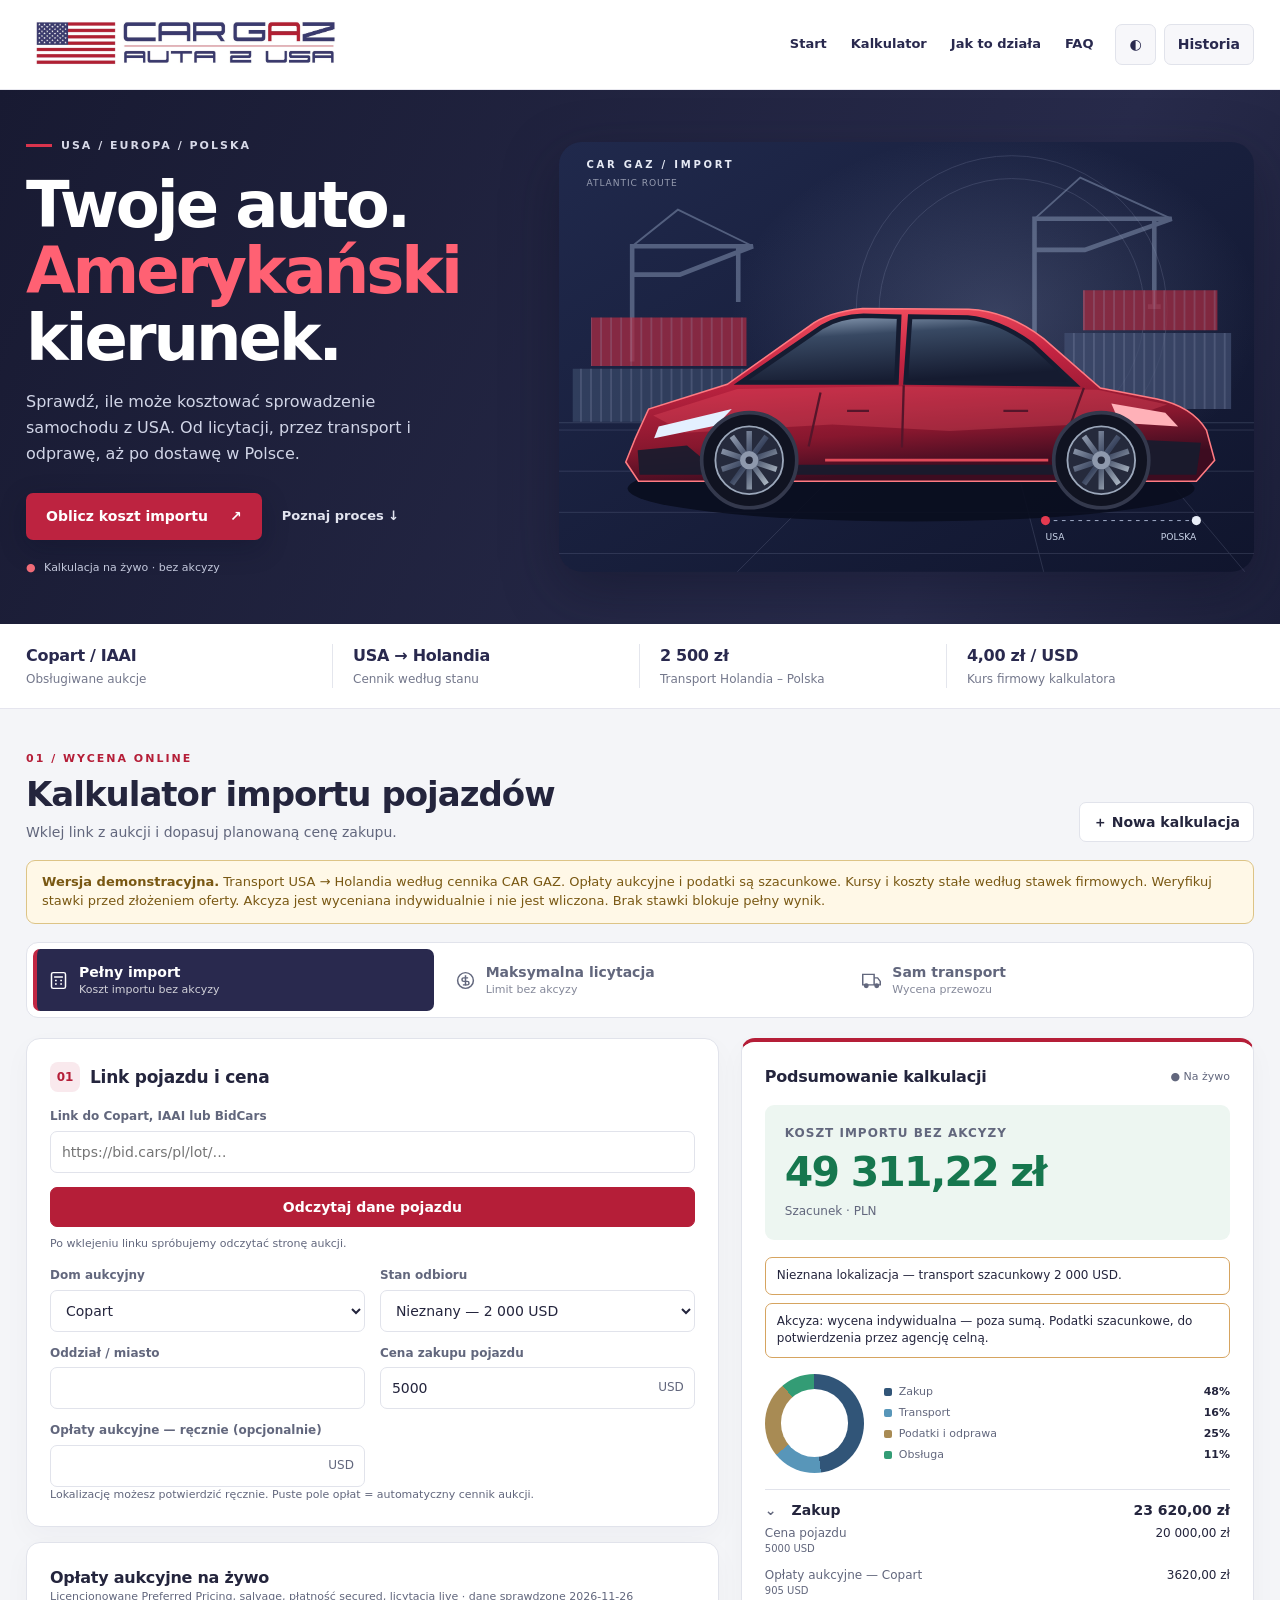
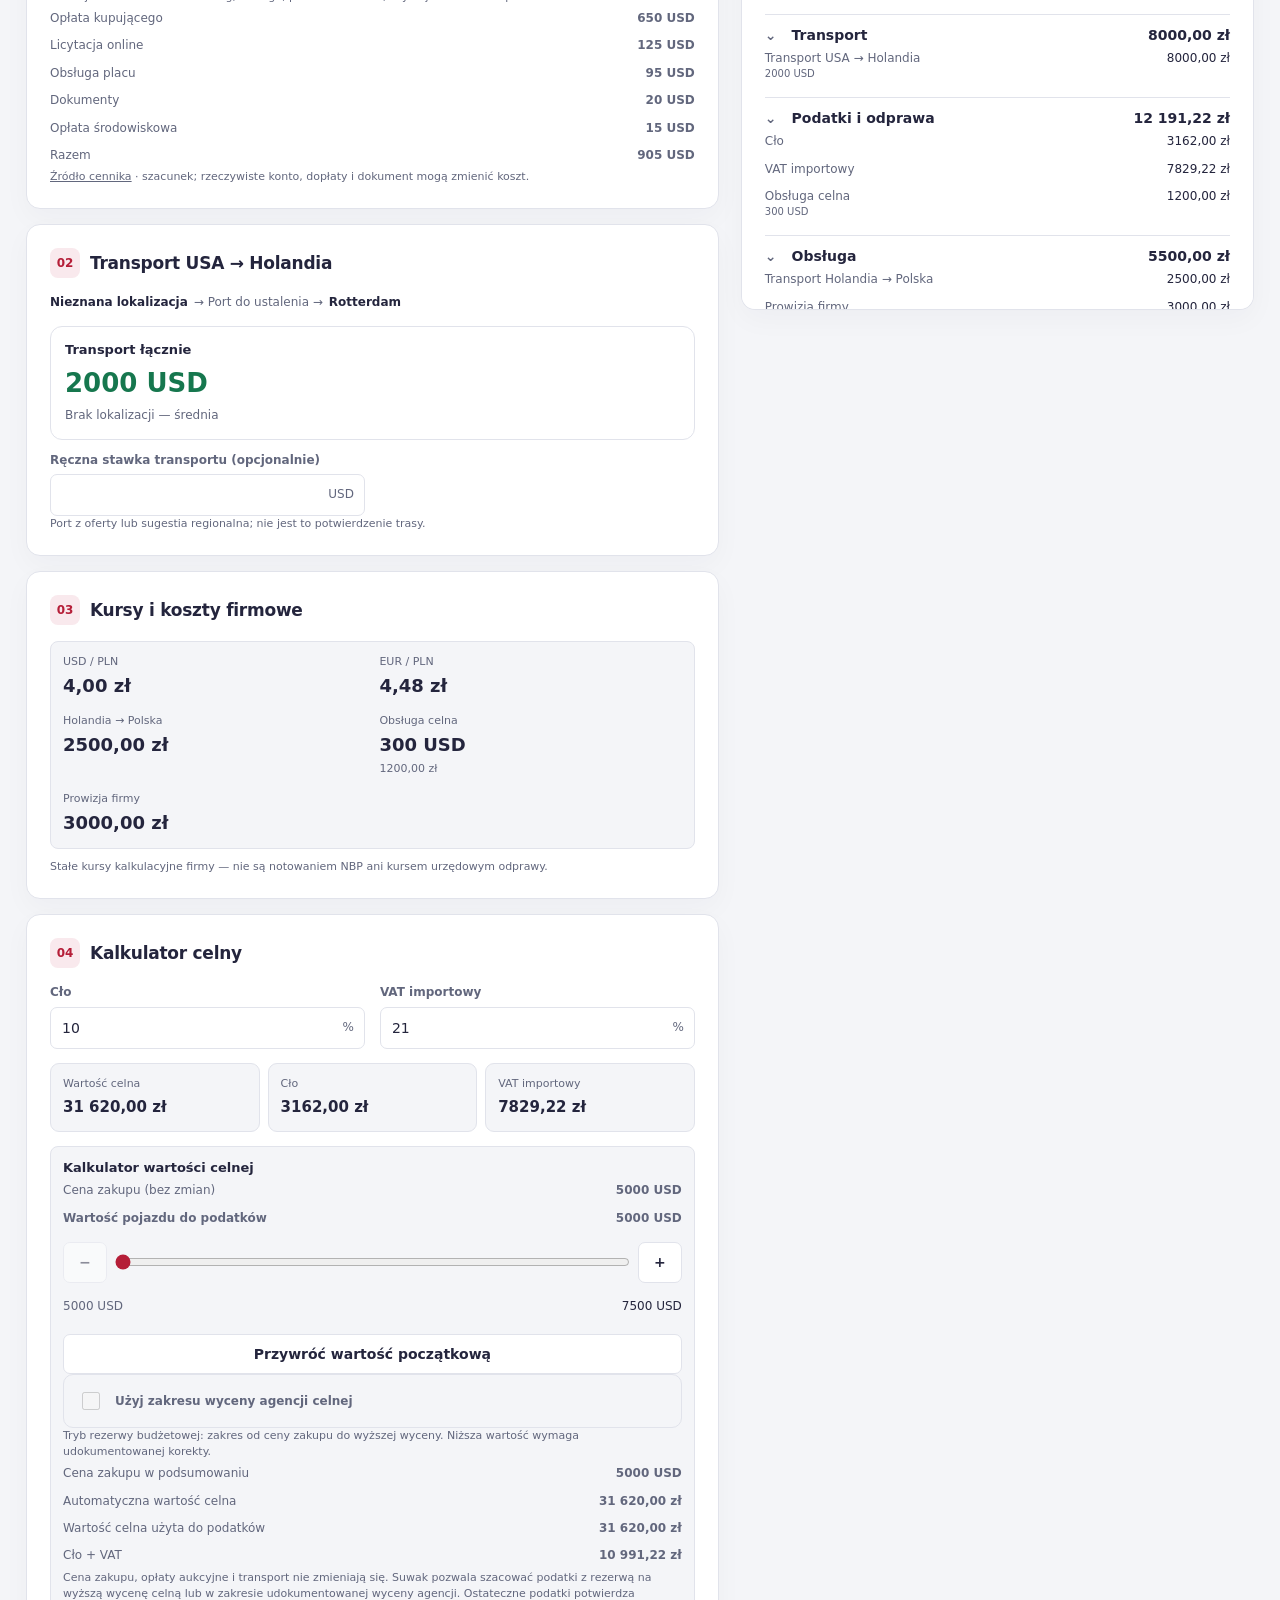
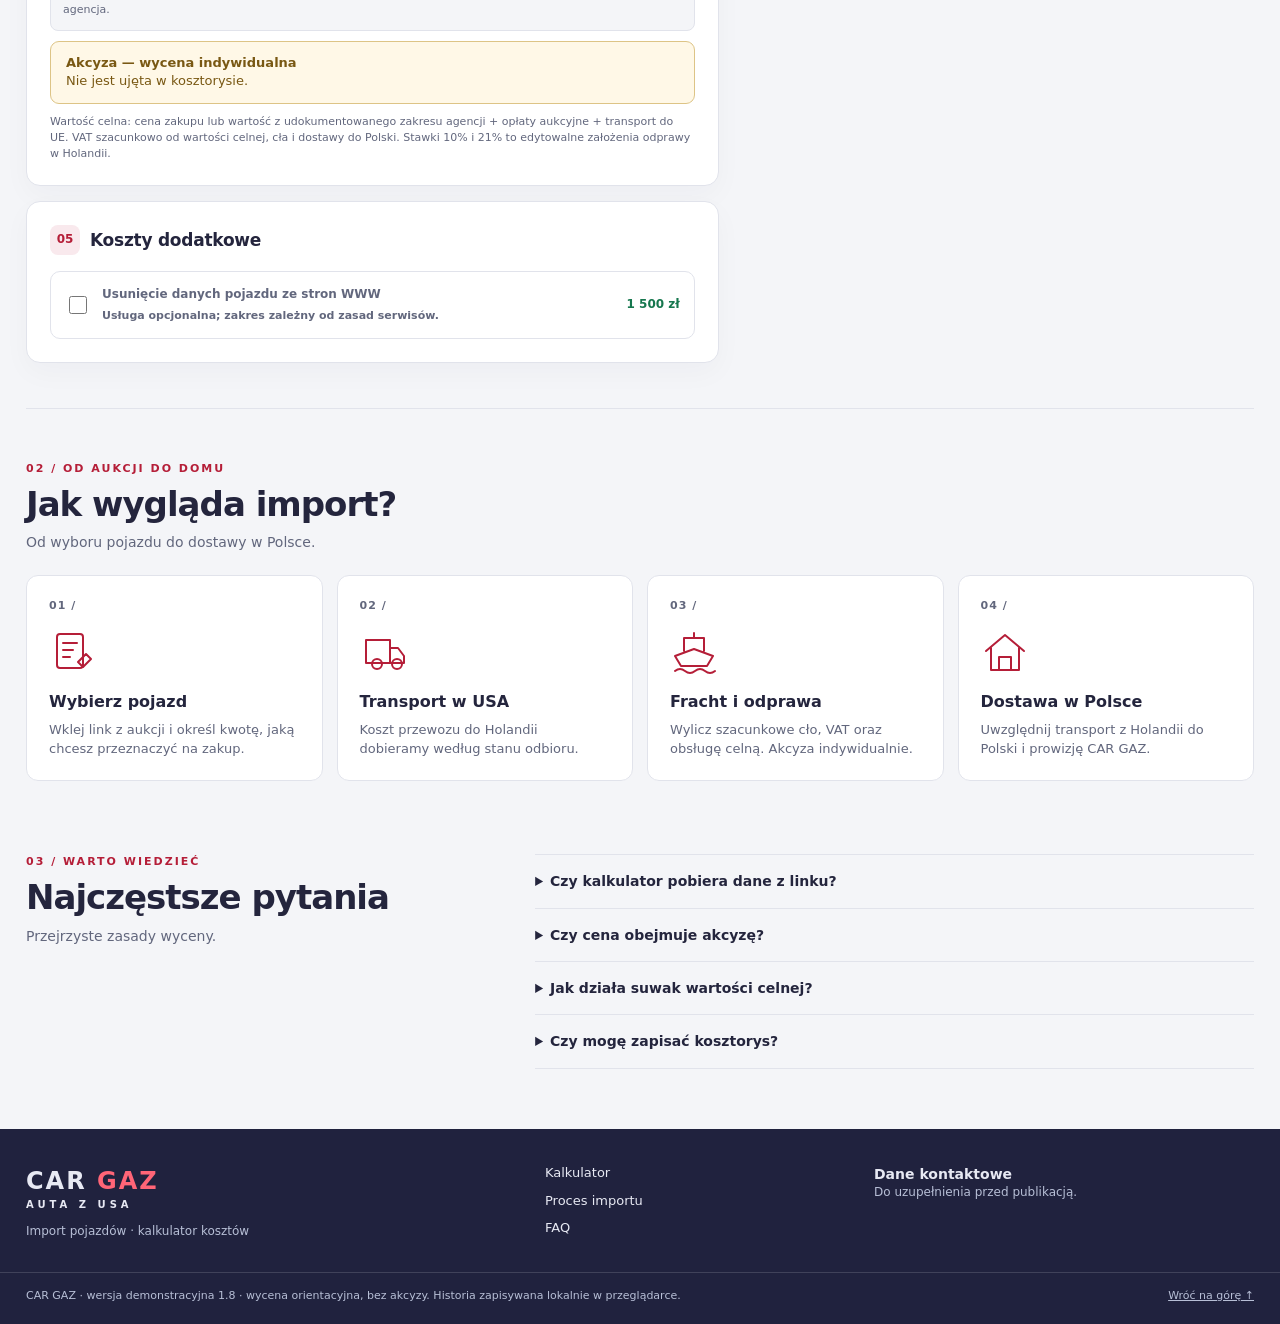
==== commit d70d988f: "Usprawnij kalkulator celny: suwak, plus/minus i rezerwa budżetowa" ====
--- a/kalkulator.html
+++ b/kalkulator.html
@@ -12,10 +12,10 @@
 <header class="site-header"><div class="wrap"><a class="brand" href="#start" aria-label="CAR GAZ – strona główna"><img src="[data-uri]" alt="CAR GAZ – AUTA Z USA" width="2048" height="377"></a><nav class="site-nav" aria-label="Nawigacja główna"><a href="#start">Start</a><a href="#kalkulator">Kalkulator</a><a href="#proces">Jak to działa</a><a href="#faq">FAQ</a></nav><div class="header-actions"><button class="ghost" id="theme" aria-label="Przełącz jasny lub ciemny motyw">◐</button><button class="ghost" id="history">Historia</button></div></div></header><section class="hero" id="start"><div class="wrap hero-inner"><div class="hero-copy"><span class="eyebrow"><i></i> USA / EUROPA / POLSKA</span><h1>Twoje auto.<br><em>Amerykański</em><br>kierunek.</h1><p>Sprawdź, ile może kosztować sprowadzenie samochodu z USA. Od licytacji, przez transport i odprawę, aż po dostawę w Polsce.</p><div class="hero-actions"><a class="cta" href="#kalkulator">Oblicz koszt importu <span>↗</span></a><a class="hero-link" href="#proces">Poznaj proces <span>↓</span></a></div><div class="hero-note"><span>●</span> Kalkulacja na żywo · bez akcyzy</div></div><div class="hero-art" aria-label="Ilustracja samochodu na tle portu i kontenerów"><svg viewBox="0 0 760 470" role="img" xmlns="http://www.w3.org/2000/svg"><title>Samochód sportowy w porcie – ilustracja wektorowa CAR GAZ</title><defs><linearGradient id="sky" x2="1" y2="1"><stop stop-color="#20294c"/><stop offset="1" stop-color="#10152d"/></linearGradient><linearGradient id="paint" x1="0" y1="0" x2="0.25" y2="1"><stop stop-color="#ff5966"/><stop offset=".40" stop-color="#c42442"/><stop offset=".78" stop-color="#87172e"/><stop offset="1" stop-color="#3d0c20"/></linearGradient><linearGradient id="glass" x2="0.3" y2="1"><stop stop-color="#9baec5"/><stop offset=".35" stop-color="#384963"/><stop offset="1" stop-color="#151b30"/></linearGradient><linearGradient id="metal" x2="1" y2="1"><stop stop-color="#aeb9ca"/><stop offset=".5" stop-color="#38435d"/><stop offset="1" stop-color="#d5e0e7"/></linearGradient><radialGradient id="glow"><stop stop-color="#b9c9f0" stop-opacity=".20"/><stop offset="1" stop-color="#b9c9f0" stop-opacity="0"/></radialGradient><pattern id="ribs" width="11" height="12" patternUnits="userSpaceOnUse"><path d="M2 0V12" stroke="#c5cdeb" stroke-opacity=".22" stroke-width="2"/></pattern></defs><rect width="760" height="470" rx="25" fill="url(#sky)"/><ellipse cx="477" cy="190" rx="290" ry="200" fill="url(#glow)"/><g opacity=".14" stroke="#d6dfff" fill="none"><circle cx="495" cy="185" r="145"/><circle cx="495" cy="185" r="170"/><path d="M0 315H760M0 360H760M0 405H760M0 450H760M350 315L195 470M490 315L530 470M620 315L750 470"/></g><g stroke="#8a9ab8" stroke-width="5" fill="none" opacity=".5"><path d="M520 240V84h150l-95 34H520M651 85v95M510 240h22M644 180h14M80 240V114h132L132 145H80M196 114v61"/><path stroke-width="2" d="M520 84l50-45 100 45M80 114l50-40 82 40"/></g><g opacity=".75"><path d="M15 248h210v58H15z" fill="#384766"/><path d="M15 248h210v58H15z" fill="url(#ribs)"/><path d="M35 192h170v53H35z" fill="#a92b43"/><path d="M35 192h170v53H35z" fill="url(#ribs)"/><path d="M553 209h182v83H553z" fill="#414e70"/><path d="M553 209h182v83H553z" fill="url(#ribs)"/><path d="M573 162h147v44H573z" fill="#a22a40"/><path d="M573 162h147v44H573z" fill="url(#ribs)"/></g><path d="M0 307H760" stroke="#7c8aa9" stroke-opacity=".3"/><ellipse cx="385" cy="379" rx="310" ry="36" fill="#090e1e" opacity=".9"/><g><path d="M83 325l15-33 86-27 90-64q19-15 58-19l116 1q43 2 82 32l62 54 62 12q38 8 54 34l9 33-20 23H87l-14-21z" fill="url(#paint)" stroke="#ff7b82" stroke-width="1.7"/><path d="M199 263l89-61q18-11 45-12l39 1-3 72zM384 191l63 1q34 3 70 29l47 44-185-2z" fill="url(#glass)" stroke="#151c31" stroke-width="5"/><path d="M103 299l92-29 174-3 220 4 76 16-58 20-180 9-128-7-161 9z" fill="#ff6170" opacity=".24"/><path d="M109 311l80-19-17 18-68 14z" fill="#e4f0ff"/><path d="M604 286l59 10 14 15-64-4z" fill="#ffb1b8"/><path d="M86 337l54-5 25 21h430l28-28 79 4-5 35H88z" fill="#171c2e" opacity=".9"/><path d="M286 274l-13 59M377 266l-2 68M574 269l-22 60M315 294h24M486 294h27" stroke="#55152a" stroke-width="2.5" fill="none"/><path d="M291 348h244" stroke="#e04a59" stroke-width="3"/>
 <g transform="translate(208 348)"><circle r="52" fill="#101321" stroke="#34394d" stroke-width="4"/><circle r="37" fill="#252a3c" stroke="#9ca8bb" stroke-width="2"/><g stroke="url(#metal)" stroke-width="6"><path d="M0-32V32M-30-10l60 20M-19 26l38-52M-19-26l38 52M-30 10l60-20"/></g><circle r="10" fill="#8e99ad"/><circle r="4" fill="#252a3c"/></g><g transform="translate(593 348)"><circle r="52" fill="#101321" stroke="#34394d" stroke-width="4"/><circle r="37" fill="#252a3c" stroke="#9ca8bb" stroke-width="2"/><g stroke="url(#metal)" stroke-width="6"><path d="M0-32V32M-30-10l60 20M-19 26l38-52M-19-26l38 52M-30 10l60-20"/></g><circle r="10" fill="#8e99ad"/><circle r="4" fill="#252a3c"/></g></g><g transform="translate(30 28)" fill="#e5e9f4" font-family="system-ui,sans-serif"><text font-size="11" font-weight="700" letter-spacing="3">CAR GAZ / IMPORT</text><text y="20" font-size="10" opacity=".6" letter-spacing="1">ATLANTIC ROUTE</text></g><g transform="translate(532 414)"><path d="M0 0h165" stroke="#adb9d6" stroke-width="1" stroke-dasharray="4 5"/><circle r="5" fill="#e43a50"/><circle cx="165" r="5" fill="#e9eef8"/><text y="21" fill="#cad4e8" font-family="system-ui" font-size="10">USA</text><text x="165" y="21" fill="#cad4e8" text-anchor="end" font-family="system-ui" font-size="10">POLSKA</text></g></svg></div></div></section><div class="facts"><div class="wrap facts-inner"><div><b>Copart / IAAI</b><span>Obsługiwane aukcje</span></div><div><b>USA → Holandia</b><span>Cennik według stanu</span></div><div><b>2 500 zł</b><span>Transport Holandia – Polska</span></div><div><b>4,00 zł / USD</b><span>Kurs firmowy kalkulatora</span></div></div></div><main class="wrap" id="kalkulator"><div class="head"><div><span class="section-kicker">01 / WYCENA ONLINE</span><h2 class="page-title">Kalkulator importu pojazdów</h2><p>Wklej link z aukcji i dopasuj planowaną cenę zakupu.</p></div><div class="actions"><button id="reset">＋ Nowa kalkulacja</button></div></div><div class="notice"><strong>Wersja demonstracyjna.</strong> Transport USA → Holandia według cennika CAR GAZ. Opłaty aukcyjne i podatki są szacunkowe. Kursy i koszty stałe według stawek firmowych. Weryfikuj stawki przed złożeniem oferty. Akcyza jest wyceniana indywidualnie i nie jest wliczona. Brak stawki blokuje pełny wynik.</div>
 <nav class="tabs" aria-label="Tryb kalkulatora"><button data-mode="import"><svg viewBox="0 0 24 24" fill="none" stroke="currentColor" stroke-width="1.7"><rect x="4" y="3" width="16" height="18" rx="2"/><path d="M7 8h10M8 12h2m4 0h2M8 16h2m4 0h2"/></svg><span>Pełny import<small>Koszt importu bez akcyzy</small></span></button><button data-mode="budget"><svg viewBox="0 0 24 24" fill="none" stroke="currentColor" stroke-width="1.7"><circle cx="12" cy="12" r="9"/><path d="M12 6v12m3-9h-5a2 2 0 0 0 0 4h4a2 2 0 0 1 0 4H9"/></svg><span>Maksymalna licytacja<small>Limit bez akcyzy</small></span></button><button data-mode="transport"><svg viewBox="0 0 24 24" fill="none" stroke="currentColor" stroke-width="1.7"><path d="M2 5h13v12H2zM15 9h4l3 4v4h-7"/><circle cx="6" cy="18" r="2" fill="currentColor"/><circle cx="18" cy="18" r="2" fill="currentColor"/></svg><span>Sam transport<small>Wycena przewozu</small></span></button></nav>
-<div class="layout"><div id="form"></div><aside class="card summary" id="result" aria-label="Podsumowanie kosztów"></aside></div><section id="proces" class="process"><span class="section-kicker">02 / OD AUKCJI DO DOMU</span><h2 class="page-title">Jak wygląda import?</h2><p>Od wyboru pojazdu do dostawy w Polsce.</p><div class="process-grid"><article class="process-card"><div class="process-number">01 /</div><svg viewBox="0 0 48 48" fill="none" stroke="currentColor" stroke-width="2" stroke-linecap="round" stroke-linejoin="round" aria-hidden="true"><rect x="8" y="6" width="26" height="34" rx="3"/><path d="M14 15h14M14 22h10M14 29h7M29 34l8-8 5 5-8 8z"/></svg><h3>Wybierz pojazd</h3><p>Wklej link z aukcji i określ kwotę, jaką chcesz przeznaczyć na zakup.</p></article><article class="process-card"><div class="process-number">02 /</div><svg viewBox="0 0 48 48" fill="none" stroke="currentColor" stroke-width="2" stroke-linecap="round" stroke-linejoin="round" aria-hidden="true"><path d="M6 12h24v23H6zM30 20h8l6 8v7H30M9 35h3m12 0h9"/><circle cx="17" cy="36" r="5"/><circle cx="37" cy="36" r="5"/></svg><h3>Transport w USA</h3><p>Koszt przewozu do Holandii dobieramy według stanu odbioru.</p></article><article class="process-card"><div class="process-number">03 /</div><svg viewBox="0 0 48 48" fill="none" stroke="currentColor" stroke-width="2" stroke-linecap="round" stroke-linejoin="round" aria-hidden="true"><path d="M5 28l19-7 19 7-6 10H11zM14 23V10h20v13M24 10V5M5 43q5-4 10 0t10 0t10 0t10 0"/></svg><h3>Fracht i odprawa</h3><p>Wylicz szacunkowe cło, VAT oraz obsługę celną. Akcyza indywidualnie.</p></article><article class="process-card"><div class="process-number">04 /</div><svg viewBox="0 0 48 48" fill="none" stroke="currentColor" stroke-width="2" stroke-linecap="round" stroke-linejoin="round" aria-hidden="true"><path d="M5 23L24 7l19 16M10 20v22h28V20M18 42V29h12v13"/></svg><h3>Dostawa w Polsce</h3><p>Uwzględnij transport z Holandii do Polski i prowizję CAR GAZ.</p></article></div></section><section id="faq" class="faq"><div><span class="section-kicker">03 / WARTO WIEDZIEĆ</span><h2 class="page-title">Najczęstsze pytania</h2><p>Przejrzyste zasady wyceny.</p></div><div class="faq-list"><details><summary>Czy kalkulator pobiera dane z linku?</summary><p>Próbuje odczytać publiczną stronę aukcji. Jeżeli serwis blokuje dostęp, wybierz stan ręcznie. Bez znanej lokalizacji przyjmujemy szacunkowo 2 000 USD za transport.</p></details><details><summary>Czy cena obejmuje akcyzę?</summary><p>Nie. Akcyza wymaga indywidualnej wyceny. Podatki i opłaty aukcyjne są szacunkowe i wymagają potwierdzenia przed zakupem.</p></details><details><summary>Jak działa suwak wartości celnej?</summary><p>Przy dostępnej, zweryfikowanej wycenie agencji celnej dla danej transakcji można porównać warianty podatków w jej zakresie. Cena zakupu i pozostałe wydatki pozostają bez zmian.</p></details><details><summary>Czy mogę zapisać kosztorys?</summary><p>Tak. Zapisz lokalną wycenę, skopiuj kosztorys albo użyj opcji Drukuj / PDF w podsumowaniu.</p></details></div></section></main><footer class="site-footer"><div class="wrap footer-inner"><div><div class="footer-brand">CAR <em>GAZ</em><small>AUTA Z USA</small></div><p>Import pojazdów · kalkulator kosztów</p></div><div><a href="#kalkulator">Kalkulator</a><a href="#proces">Proces importu</a><a href="#faq">FAQ</a></div><div><b>Dane kontaktowe</b><p>Do uzupełnienia przed publikacją.</p></div></div><div class="wrap footer-bottom">CAR GAZ · wersja demonstracyjna 1.7 · wycena orientacyjna, bez akcyzy. Historia zapisywana lokalnie w przeglądarce. <a href="#start">Wróć na górę ↑</a></div></footer><dialog id="historyDialog"><h2>Historia lokalna</h2><p>Ostatnie 30 kalkulacji z tej wersji. Nie przechowuj poufnych danych na współdzielonym urządzeniu.</p><div id="historyList"></div><form method="dialog" class="actions"><button>Zamknij</button></form></dialog><dialog id="copyDialog"><h2>Skopiuj kosztorys</h2><textarea id="copyText" readonly></textarea><form method="dialog" class="actions"><button>Zamknij</button></form></dialog><div id="toast" role="status" hidden></div>
+<div class="layout"><div id="form"></div><aside class="card summary" id="result" aria-label="Podsumowanie kosztów"></aside></div><section id="proces" class="process"><span class="section-kicker">02 / OD AUKCJI DO DOMU</span><h2 class="page-title">Jak wygląda import?</h2><p>Od wyboru pojazdu do dostawy w Polsce.</p><div class="process-grid"><article class="process-card"><div class="process-number">01 /</div><svg viewBox="0 0 48 48" fill="none" stroke="currentColor" stroke-width="2" stroke-linecap="round" stroke-linejoin="round" aria-hidden="true"><rect x="8" y="6" width="26" height="34" rx="3"/><path d="M14 15h14M14 22h10M14 29h7M29 34l8-8 5 5-8 8z"/></svg><h3>Wybierz pojazd</h3><p>Wklej link z aukcji i określ kwotę, jaką chcesz przeznaczyć na zakup.</p></article><article class="process-card"><div class="process-number">02 /</div><svg viewBox="0 0 48 48" fill="none" stroke="currentColor" stroke-width="2" stroke-linecap="round" stroke-linejoin="round" aria-hidden="true"><path d="M6 12h24v23H6zM30 20h8l6 8v7H30M9 35h3m12 0h9"/><circle cx="17" cy="36" r="5"/><circle cx="37" cy="36" r="5"/></svg><h3>Transport w USA</h3><p>Koszt przewozu do Holandii dobieramy według stanu odbioru.</p></article><article class="process-card"><div class="process-number">03 /</div><svg viewBox="0 0 48 48" fill="none" stroke="currentColor" stroke-width="2" stroke-linecap="round" stroke-linejoin="round" aria-hidden="true"><path d="M5 28l19-7 19 7-6 10H11zM14 23V10h20v13M24 10V5M5 43q5-4 10 0t10 0t10 0t10 0"/></svg><h3>Fracht i odprawa</h3><p>Wylicz szacunkowe cło, VAT oraz obsługę celną. Akcyza indywidualnie.</p></article><article class="process-card"><div class="process-number">04 /</div><svg viewBox="0 0 48 48" fill="none" stroke="currentColor" stroke-width="2" stroke-linecap="round" stroke-linejoin="round" aria-hidden="true"><path d="M5 23L24 7l19 16M10 20v22h28V20M18 42V29h12v13"/></svg><h3>Dostawa w Polsce</h3><p>Uwzględnij transport z Holandii do Polski i prowizję CAR GAZ.</p></article></div></section><section id="faq" class="faq"><div><span class="section-kicker">03 / WARTO WIEDZIEĆ</span><h2 class="page-title">Najczęstsze pytania</h2><p>Przejrzyste zasady wyceny.</p></div><div class="faq-list"><details><summary>Czy kalkulator pobiera dane z linku?</summary><p>Próbuje odczytać publiczną stronę aukcji. Jeżeli serwis blokuje dostęp, wybierz stan ręcznie. Bez znanej lokalizacji przyjmujemy szacunkowo 2 000 USD za transport.</p></details><details><summary>Czy cena obejmuje akcyzę?</summary><p>Nie. Akcyza wymaga indywidualnej wyceny. Podatki i opłaty aukcyjne są szacunkowe i wymagają potwierdzenia przed zakupem.</p></details><details><summary>Jak działa suwak wartości celnej?</summary><p>Suwak i przyciski plus/minus pozwalają oszacować rezerwę na wyższą wycenę celną. Jeżeli dostępny jest udokumentowany zakres agencji dla danej transakcji, można przełączyć się na ten zakres. Cena zakupu i pozostałe wydatki pozostają bez zmian.</p></details><details><summary>Czy mogę zapisać kosztorys?</summary><p>Tak. Zapisz lokalną wycenę, skopiuj kosztorys albo użyj opcji Drukuj / PDF w podsumowaniu.</p></details></div></section></main><footer class="site-footer"><div class="wrap footer-inner"><div><div class="footer-brand">CAR <em>GAZ</em><small>AUTA Z USA</small></div><p>Import pojazdów · kalkulator kosztów</p></div><div><a href="#kalkulator">Kalkulator</a><a href="#proces">Proces importu</a><a href="#faq">FAQ</a></div><div><b>Dane kontaktowe</b><p>Do uzupełnienia przed publikacją.</p></div></div><div class="wrap footer-bottom">CAR GAZ · wersja demonstracyjna 1.8 · wycena orientacyjna, bez akcyzy. Historia zapisywana lokalnie w przeglądarce. <a href="#start">Wróć na górę ↑</a></div></footer><dialog id="historyDialog"><h2>Historia lokalna</h2><p>Ostatnie 30 kalkulacji z tej wersji. Nie przechowuj poufnych danych na współdzielonym urządzeniu.</p><div id="historyList"></div><form method="dialog" class="actions"><button>Zamknij</button></form></dialog><dialog id="copyDialog"><h2>Skopiuj kosztorys</h2><textarea id="copyText" readonly></textarea><form method="dialog" class="actions"><button>Zamknij</button></form></dialog><div id="toast" role="status" hidden></div>
 <script>/* Cennik stanowy: dostarczony przez użytkownika. Pozostałe stawki demonstracyjne. */
 const CONFIG = {
- version:'DEMO-1.7', source:'Transport stanowy: cennik użytkownika; opłaty aukcyjne szacowane na podstawie publicznych cenników; podatki szacunkowe',
+ version:'DEMO-1.8', source:'Transport stanowy: cennik użytkownika; opłaty aukcyjne szacowane na podstawie publicznych cenników; podatki szacunkowe',
  stateShipping:{fallback:2000,portsByState:{VA:'Norfolk',MD:'Baltimore',DC:'Baltimore',NC:'Norfolk / Charleston',SC:'Charleston',AL:'Mobile',MS:'New Orleans',LA:'New Orleans',FL:'Miami / Jacksonville',MA:'Boston',RI:'Boston',NH:'Boston',VT:'Boston',CA:'Los Angeles / Oakland'},groups:[{states:'WA OR',usd:3000,port:'Seattle / Tacoma'},{states:'NV CA',usd:2600,port:'Los Angeles'},{states:'AZ NM',usd:2500,port:'Los Angeles'},{states:'TX OK AR LA MS AL',usd:1900,port:'Houston'},{states:'FL',usd:1800,port:'Miami'},{states:'GA NC SC KY TN VA',usd:1800,port:'Savannah'},{states:'MD DC PA NY VT NH MA RI CT NJ DE',usd:1500,port:'Newark'}]},
  types:['Samochód osobowy','SUV','Pickup','Samochód dostawczy','Motocykl','Quad / ATV','Skuter wodny','Łódź','Pojazd ponadgabarytowy','Inny pojazd'],
  factors:[1,1.15,1.3,1.4,.55,.65,.7,null,null,null],
@@ -51,12 +51,18 @@
  const match=entries.find(x=>x&&key(x.listingUrl)===k&&x.auction===s.auction&&x.state===s.locationState&&valid(x.purchaseUSD)&&round(x.purchaseUSD)===round(price)&&valid(x.minUSD)&&valid(x.maxUSD)&&round(x.minUSD)>0&&round(x.maxUSD)>=round(x.minUSD)&&typeof x.validUntil==='string'&&/^\d{4}-\d{2}-\d{2}$/.test(x.validUntil)&&x.validUntil>=today&&typeof x.reference==='string'&&x.reference.trim().length>0);
  return match?{min:round(match.minUSD)/100,max:round(match.maxUSD)/100,reference:match.reference}:null;
  }
+ function valuationRange(s,c,price){
+ if(s.mode!=='import'||!valid(price)||Number(price)<=0)return null;
+ const approved=approvedRange(s,c,price);
+ if(approved&&s.customsUseAgency===true)return {...approved,kind:'agency',initial:Math.max(approved.min,Math.min(approved.max,price))};
+ return {min:round(price)/100,max:round(Math.max(Number(price)+100,Number(price)*1.5))/100,initial:round(price)/100,kind:'reserve'};
+ }
  function calculate(s,c,price){
  const cap=num(s.price);
  if(price===undefined)price=valid(cap)&&cap>0?round(cap)/100:null;
  const rows=[],missing=[],warnings=[],tr=s.mode==='transport',f=c.fixed,q=stateQuote(s,c);
  function add(group,name,value,currency='PLN'){const amount=valid(value)?round(Number(value)*(currency==='USD'?f.usd:currency==='EUR'?f.eur:1)):null;if(amount===null)missing.push(name);rows.push({group,name,value,currency,amount});return amount;}
- let purchase=null,fees=null,customs=null,duty=null,vat=null,vb=null,scenario=null,automaticCustoms=null,customsAdjusted=false,agencyRange=null,agencySelected=null;
+ let purchase=null,fees=null,customs=null,duty=null,vat=null,vb=null,scenario=null,automaticCustoms=null,customsAdjusted=false,agencyRange=null,agencySelected=null,valuation=null;
  if(!tr){purchase=add('Zakup','Cena pojazdu',price,'USD');fees=add('Zakup','Opłaty aukcyjne — '+s.auction,s.auctionOverride===''?auctionFee(price,s.auction,c):s.auctionOverride,'USD');}
  const ship=add('Transport','Transport USA → Holandia',q.usd,'USD');if(q.fallback&&s.stateShippingOverride==='')warnings.push('Nieznana lokalizacja — transport szacunkowy 2 000 USD.');if(ship===null)warnings.push('Stan poza cennikiem — podaj stawkę transportu.');
  if(!tr){
@@ -64,13 +70,17 @@
  automaticCustoms=[purchase,fees,ship].every(x=>x!==null)?purchase+fees+ship:null;
  customs=automaticCustoms;
  agencyRange=approvedRange(s,c,price);
- if(s.mode==='import'&&s.customsUseAgency===true&&automaticCustoms!==null&&agencyRange){
- const requested=s.customsSelectedUSD==null||s.customsSelectedUSD===''?agencyRange.max:num(s.customsSelectedUSD);
- if(valid(requested)&&round(requested)>=round(agencyRange.min)&&round(requested)<=round(agencyRange.max)){
- agencySelected=round(requested)/100;customs=round(agencySelected*f.usd)+fees+ship;customsAdjusted=true;
- warnings.push('Wariant szacunkowy z zakresu agencji celnej. Nie jest deklaracją celną; ostateczną podstawę potwierdza agencja. Cena zakupu nie zmienia się.');
- }else warnings.push('Wartość poza zakresem agencji — zastosowano automatyczną wartość celną.');
- }else if(s.mode==='import'&&s.customsUseAgency===true&&!agencyRange)warnings.push('Brak ważnego zakresu agencji dla tej transakcji — zastosowano automatyczną wartość celną.');
+ valuation=valuationRange(s,c,price);
+ if(valuation&&automaticCustoms!==null){
+ const requested=s.customsSelectedUSD==null||s.customsSelectedUSD===''?valuation.initial:num(s.customsSelectedUSD);
+ if(valid(requested)&&round(requested)>=round(valuation.min)&&round(requested)<=round(valuation.max)){
+ agencySelected=round(requested)/100;
+ if(round(agencySelected)!==round(price)){
+ customs=round(agencySelected*f.usd)+fees+ship;customsAdjusted=true;
+ warnings.push(valuation.kind==='agency'?'Wariant z udokumentowanego zakresu agencji — ostateczną podstawę potwierdza agencja.':'Wariant budżetowy z rezerwą na ewentualnie wyższą wycenę celną — nie jest deklaracją celną.');
+ }
+ }else{agencySelected=valuation.initial;if(valuation.kind==='agency'){customs=round(agencySelected*f.usd)+fees+ship;customsAdjusted=round(agencySelected)!==round(price);}warnings.push('Wartość poza zakresem — przywrócono wartość początkową.');}
+ }
  const ratesOK=valid(s.dutyOverride)&&valid(s.vatOverride)&&Number(s.dutyOverride)<=100&&Number(s.vatOverride)<=100;
  function tax(base){if(base===null||!ratesOK)return {duty:null,vat:null,vb:null};const d=Math.round(base*Number(s.dutyOverride)/100),b=base+d+round(f.delivery);return {duty:d,vb:b,vat:Math.round(b*Number(s.vatOverride)/100)};}
  ({duty,vat,vb}=tax(customs));add('Podatki i odprawa','Cło',duty===null?null:duty/100);add('Podatki i odprawa','VAT importowy',vat===null?null:vat/100);add('Podatki i odprawa','Obsługa celna',f.agencyUSD,'USD');
@@ -79,9 +89,9 @@
  warnings.push('Akcyza: wycena indywidualna — poza sumą. Podatki szacunkowe, do potwierdzenia przez agencję celną.');}
  add('Obsługa','Transport Holandia → Polska',f.delivery);if(!tr){add('Obsługa','Prowizja firmy',f.commission);if(s.webRemoval)add('Dodatkowe','Usunięcie danych pojazdu ze stron WWW',c.webRemovalPrice);}
  const total=rows.reduce((a,r)=>a+(r.amount??0),0),groups={};for(const r of rows)groups[r.group]=(groups[r.group]||0)+(r.amount??0);
- return {rows,missing,warnings,total,groups,customs,duty,vat,vb,scenario,price,automaticCustoms,customsAdjusted,agencyRange,agencySelected};}
+ return {rows,missing,warnings,total,groups,customs,duty,vat,vb,scenario,price,automaticCustoms,customsAdjusted,agencyRange,agencySelected,valuation};}
  function maxBid(s,c){if(!valid(s.budget))return {bid:null,result:calculate(s,c,0)};const cap=round(Number(s.budget));let lo=1,hi=Math.min(100000000,Math.floor(Number(s.budget)/c.fixed.usd)),best=null,r0=calculate(s,c,1);if(r0.missing.length)return {bid:null,result:r0};while(lo<=hi){const mid=Math.floor((lo+hi)/2),r=calculate(s,c,mid);if(!r.missing.length&&r.total<=cap){best=mid;lo=mid+1;}else hi=mid-1;}return {bid:best,result:best===null?r0:calculate(s,c,best)};}
- return {round,calculate,maxBid,auctionFee,auctionBreakdown,stateQuote,approvedRange};})();if(typeof module!=='undefined')module.exports=Engine;
+ return {round,calculate,maxBid,auctionFee,auctionBreakdown,stateQuote,approvedRange,valuationRange};})();if(typeof module!=='undefined')module.exports=Engine;
 </script><script>/* Rozpoznawanie informacji jawnych w URL; to nie jest odczyt strony aukcyjnej. */
 const Auction = (()=>{
  const states={AL:'Alabama',AK:'Alaska',AZ:'Arizona',AR:'Arkansas',CA:'California',CO:'Colorado',CT:'Connecticut',DE:'Delaware',DC:'District of Columbia',FL:'Florida',GA:'Georgia',HI:'Hawaii',ID:'Idaho',IL:'Illinois',IN:'Indiana',IA:'Iowa',KS:'Kansas',KY:'Kentucky',LA:'Louisiana',ME:'Maine',MD:'Maryland',MA:'Massachusetts',MI:'Michigan',MN:'Minnesota',MS:'Mississippi',MO:'Missouri',MT:'Montana',NE:'Nebraska',NV:'Nevada',NH:'New Hampshire',NJ:'New Jersey',NM:'New Mexico',NY:'New York',NC:'North Carolina',ND:'North Dakota',OH:'Ohio',OK:'Oklahoma',OR:'Oregon',PA:'Pennsylvania',RI:'Rhode Island',SC:'South Carolina',SD:'South Dakota',TN:'Tennessee',TX:'Texas',UT:'Utah',VT:'Vermont',VA:'Virginia',WA:'Washington',WV:'West Virginia',WI:'Wisconsin',WY:'Wyoming'};
@@ -104,7 +114,7 @@
 const select=(k,l,opts)=>`<div class="field"><label for="${k}">${l}</label><select id="${k}" data-k="${k}">${opts.map(([v,t])=>`<option value="${esc(v)}" ${v===state[k]?'selected':''}>${esc(t)}</option>`).join('')}</select></div>`;
 const section=(n,t,b)=>`<section class="card"><div class="section-head"><span class="step">${n}</span><h2>${t}</h2></div>${b}</section>`,fields=(...x)=>`<div class="fields">${x.join('')}</div>`;
 function renderForm(){const tr=state.mode==='transport',bb=state.mode==='budget',q=Engine.stateQuote(state,config),f=config.fixed;
-const correction=`<div class="mini"><h3>Wartość pojazdu do cła</h3><div class="line"><span>Cena zakupu (bez zmian)</span><strong id="agencyPurchase"></strong></div><label class="service-option"><input id="customsUseAgency" data-k="customsUseAgency" type="checkbox" ${state.customsUseAgency===true?'checked':''}><span><strong>Uwzględnij zakres wyceny agencji celnej</strong><small id="agencyStatus"></small></span></label><div class="line"><label for="customsSelectedUSD">Wartość pojazdu do podatków</label><strong id="agencySelectedLabel"></strong></div><input id="customsSelectedUSD" data-k="customsSelectedUSD" type="range" min="0" max="0" step="0.01" value="0" disabled aria-describedby="agencyStatus"><div class="line"><span id="agencyMin"></span><span id="agencyMax"></span></div><div id="scenarioResult" aria-live="polite"></div><p class="hint">Suwak zmienia wyłącznie szacunkowe cło i VAT w granicach udokumentowanego zakresu agencji. Bez takiego zakresu używana jest cena zakupu. Opłaty aukcyjne i transport pozostają niezmienione i wchodzą do podstawy zgodnie z przyjętymi założeniami.</p></div>`;
+const correction=`<div class="mini"><h3>Kalkulator wartości celnej</h3><div class="line"><span>Cena zakupu (bez zmian)</span><strong id="agencyPurchase"></strong></div><div class="line"><label for="customsSelectedUSD">Wartość pojazdu do podatków</label><strong id="agencySelectedLabel"></strong></div><div style="display:grid;grid-template-columns:44px minmax(0,1fr) 44px;gap:8px;align-items:center;margin:10px 0"><button type="button" id="customsMinus" aria-label="Zmniejsz wartość o 100 USD">−</button><input id="customsSelectedUSD" data-k="customsSelectedUSD" type="range" min="0" max="0" step="0.01" value="0" disabled aria-describedby="agencyStatus" style="width:100%;margin:0"><button type="button" id="customsPlus" aria-label="Zwiększ wartość o 100 USD">+</button></div><div class="line"><span id="agencyMin"></span><span id="agencyMax"></span></div><div class="actions"><button type="button" id="customsReset">Przywróć wartość początkową</button></div><label class="service-option" id="agencyOption"><input id="customsUseAgency" data-k="customsUseAgency" type="checkbox" ${state.customsUseAgency===true?'checked':''}><span><strong>Użyj zakresu wyceny agencji celnej</strong></span></label><p class="hint" id="agencyStatus" aria-live="polite"></p><div id="scenarioResult" aria-live="polite"></div><p class="hint">Cena zakupu, opłaty aukcyjne i transport nie zmieniają się. Suwak pozwala szacować podatki z rezerwą na wyższą wycenę celną lub w zakresie udokumentowanej wyceny agencji. Ostateczne podatki potwierdza agencja.</p></div>`;
 
 $('form').innerHTML=section('01','Link pojazdu i cena',`<div class="field"><label for="url">Link do Copart, IAAI lub BidCars</label><input id="url" data-k="url" type="url" placeholder="https://bid.cars/pl/lot/…" value="${esc(state.url)}"></div><div class="actions"><button class="primary" id="readAuction">Odczytaj dane pojazdu</button></div><p class="hint" id="auctionStatus" style="margin:9px 0 15px" aria-live="polite">${esc(state.vehicleLinkStatus||'Po wklejeniu linku spróbujemy odczytać stronę aukcji.')}</p>${state.vehicleTitle?`<p><strong>${esc(state.vehicleTitle)}</strong> · LOT ${esc(state.lot)}</p>`:''}`+fields(select('auction','Dom aukcyjny',['Copart','IAAI','Manheim','Inny'].map(x=>[x,x])),select('locationState','Stan odbioru',[['','Nieznany — 2 000 USD'],...Object.entries(Auction.states).sort((a,b)=>a[1].localeCompare(b[1])).map(([k,v])=>[k,v+' ('+k+')'])]),field('locationName','Oddział / miasto','','text'),...(tr?[]:[field(bb?'budget':'price',bb?'Budżet całkowity bez akcyzy':'Cena zakupu pojazdu',bb?'PLN':'USD'),field('auctionOverride','Opłaty aukcyjne — ręcznie (opcjonalnie)','USD')]))+`<p class="hint">${esc(state.locationSource||'Lokalizację możesz potwierdzić ręcznie.')} ${tr?'':'Puste pole opłat = automatyczny cennik aukcji.'}</p>`)
 +(tr?'':`<section class="card"><h2>Opłaty aukcyjne na żywo</h2><div id="feeLive"></div></section>`)+section('02','Transport USA → Holandia',`<div class="route" id="stateRoute"><strong>${esc(state.locationName||Auction.states[state.locationState]||'Nieznana lokalizacja')}</strong> → ${esc(q.port||'Port do ustalenia')} → <strong>Rotterdam</strong></div><div class="quote-price"><span>Transport łącznie</span><strong id="shipAmount">${q.usd===null?'Do wyceny':usd(q.usd)}</strong><small id="shipStatus">${esc(q.status)}</small></div>${fields(field('stateShippingOverride','Ręczna stawka transportu (opcjonalnie)','USD'))}<p class="hint">Port z oferty lub sugestia regionalna; nie jest to potwierdzenie trasy.</p>`)
@@ -113,26 +123,29 @@
 const colors=['#315578','#5896b9','#a88b54','#339c75','#a5b7c9'];
 function renderResult(){const tr=state.mode==='transport',bb=state.mode==='budget';if(bb){const b=Engine.maxBid(state,config);bid=b.bid;result=b.result;}else{bid=null;result=Engine.calculate(state,config);}const r=result,ok=!r.missing.length&&(!bb||bid!==null),q=Engine.stateQuote(state,config);
  if($('shipAmount'))$('shipAmount').textContent=q.usd===null?'Do wyceny':usd(q.usd);if($('shipStatus'))$('shipStatus').textContent=q.status;if($('stateRoute'))$('stateRoute').innerHTML=`<strong>${esc(state.locationName||Auction.states[state.locationState]||'Nieznana lokalizacja')}</strong> → ${esc(q.port||'Port do ustalenia')} → <strong>Rotterdam</strong>`;if($('taxLive'))$('taxLive').innerHTML=[['Wartość celna',r.customs],['Cło',r.duty],['VAT importowy',r.vat]].map(([l,v])=>`<div><small>${l}</small><strong>${money(v)}</strong></div>`).join('');if($('customsSelectedUSD')){
- const range=r.agencyRange,slider=$('customsSelectedUSD'),enabled=!!range&&state.customsUseAgency===true&&r.automaticCustoms!==null;
- const fallback=r.price??0;
+ const range=r.valuation,slider=$('customsSelectedUSD'),enabled=!!range&&r.automaticCustoms!==null;
+ const fallback=r.price??0,selected=r.agencySelected??range?.initial??fallback;
  slider.min=String(range?range.min:fallback);slider.max=String(range?range.max:fallback);
- slider.value=String(r.agencySelected??(range?range.max:fallback));slider.disabled=!enabled;
- $('customsUseAgency').disabled=!range||r.automaticCustoms===null;
- $('customsUseAgency').checked=enabled;
+ slider.value=String(selected);slider.disabled=!enabled;
+ $('customsMinus').disabled=!enabled||Engine.round(selected)<=Engine.round(range.min);
+ $('customsPlus').disabled=!enabled||Engine.round(selected)>=Engine.round(range.max);
+ $('customsReset').disabled=!enabled;
+ $('customsUseAgency').disabled=!r.agencyRange;
+ $('customsUseAgency').checked=!!r.agencyRange&&state.customsUseAgency===true;
  $('agencyPurchase').textContent=usd(r.price);
- $('agencySelectedLabel').textContent=usd(r.agencySelected??r.price);
+ $('agencySelectedLabel').textContent=usd(selected);
  $('agencyMin').textContent=range?usd(range.min):'';
  $('agencyMax').textContent=range?usd(range.max):'';
- $('agencyStatus').textContent=range?'Zakres dostępny dla tej transakcji.':'Brak zweryfikowanego zakresu agencji — suwak nieaktywny.';
+ $('agencyStatus').textContent=range?.kind==='agency'?'Zakres udokumentowanej wyceny agencji celnej.':r.agencyRange?'Tryb rezerwy budżetowej. Możesz przełączyć na zakres agencji.':'Tryb rezerwy budżetowej: zakres od ceny zakupu do wyższej wyceny. Niższa wartość wymaga udokumentowanej korekty.';
  }
  if($('scenarioResult'))$('scenarioResult').innerHTML=r.scenario?`<div class="line"><span>Cena zakupu w podsumowaniu</span><strong>${usd(r.scenario.price)}</strong></div><div class="line"><span>Automatyczna wartość celna</span><strong>${money(r.scenario.automaticBase)}</strong></div><div class="line"><span>Wartość celna użyta do podatków</span><strong>${money(r.scenario.base)}</strong></div><div class="line"><span>Cło + VAT</span><strong>${money(r.scenario.duty+r.scenario.vat)}</strong></div>`:'<p>Uzupełnij dane do symulacji.</p>';
  if($('feeLive')){const a=config.auctionSchedules[state.auction],x=Engine.auctionBreakdown(r.price,state.auction,config);$('feeLive').innerHTML=state.auctionOverride!==''?`<p>Ręczna stawka: <strong>${usd(state.auctionOverride)}</strong></p>`:x?`<p class="hint">${esc(a.profile)} · dane sprawdzone ${config.auctionVerified}</p>${[['Opłata kupującego',x.buyer],['Licytacja online',x.internet],...Object.entries(x.fixed),['Razem',x.total]].map(([k,v])=>`<div class="line"><span>${esc(k)}</span><strong>${usd(v)}</strong></div>`).join('')}<p class="hint"><a href="${esc(a.source)}" target="_blank" rel="noopener noreferrer">Źródło cennika</a> · szacunek; rzeczywiste konto, dopłaty i dokument mogą zmienić koszt.</p>`:'<p>Wybierz Copart lub IAAI i podaj dodatnią cenę albo wpisz opłatę ręcznie.</p>';}
  const groups=Object.entries(r.groups);let cum=0;const stops=groups.map(([g,v],i)=>{const a=cum;cum+=r.total?v/r.total*100:0;return `${colors[i]} ${a}% ${cum}%`});
- $('result').innerHTML=`<div class="result-head"><h2>Podsumowanie kalkulacji</h2><span class="status">● Na żywo</span></div><div class="print-meta">${esc(state.vehicleTitle||'Wycena pojazdu')} · LOT ${esc(state.lot)}<br>USD 4,00 PLN · EUR 4,48 PLN · CAR GAZ · DEMO 1.7</div><div class="result-top"><div class="total-label">${bb?'Maksymalna licytacja bez akcyzy':tr?'Koszt transportu':ok?'Koszt importu bez akcyzy':'Suma znanych kosztów'}</div><div class="total">${bb?usd(bid):money(r.total)}</div><div class="total-note">${bb?bid===null?'Brak możliwej oferty':'Łączny koszt: '+money(r.total):ok?'Szacunek · PLN':'Niepełna wycena'}</div></div>${r.missing.length?`<div class="alert">Brakuje: ${r.missing.map(esc).join(', ')}</div>`:''}${r.warnings.map(x=>`<div class="alert">${esc(x)}</div>`).join('')}<div class="chart"><div class="donut" style="background:${r.total?'conic-gradient('+stops.join(',')+')':'var(--line)'}"></div><div class="legend">${groups.map(([g,v],i)=>`<div><i style="background:${colors[i]}"></i>${g}<b>${r.total?Math.round(v/r.total*100):0}%</b></div>`).join('')}</div></div>${groups.map(([g,v])=>`<details class="costgroup" open><summary>${g}<b>${money(v)}</b></summary>${r.rows.filter(x=>x.group===g).map(x=>`<div class="line"><span>${esc(x.name)}${x.currency==='USD'&&x.value!=null?`<small>${usd(x.value)}</small>`:''}</span><span>${money(x.amount)}</span></div>`).join('')}</details>`).join('')}${tr?'':'<div class="line"><span>Akcyza</span><strong>Wycena indywidualna</strong></div>'}<p class="hint">Opłaty aukcyjne szacunkowe według wybranego cennika. Podatki do potwierdzenia. Pozostałe koszty według stawek firmowych.</p><div class="actions"><button id="save" class="primary" ${ok?'':'disabled'}>Zapisz lokalnie</button><button id="copy">Kopiuj</button><button id="print">Drukuj / PDF</button></div>`;}
+ $('result').innerHTML=`<div class="result-head"><h2>Podsumowanie kalkulacji</h2><span class="status">● Na żywo</span></div><div class="print-meta">${esc(state.vehicleTitle||'Wycena pojazdu')} · LOT ${esc(state.lot)}<br>USD 4,00 PLN · EUR 4,48 PLN · CAR GAZ · DEMO 1.8</div><div class="result-top"><div class="total-label">${bb?'Maksymalna licytacja bez akcyzy':tr?'Koszt transportu':ok?'Koszt importu bez akcyzy':'Suma znanych kosztów'}</div><div class="total">${bb?usd(bid):money(r.total)}</div><div class="total-note">${bb?bid===null?'Brak możliwej oferty':'Łączny koszt: '+money(r.total):ok?'Szacunek · PLN':'Niepełna wycena'}</div></div>${r.missing.length?`<div class="alert">Brakuje: ${r.missing.map(esc).join(', ')}</div>`:''}${r.warnings.map(x=>`<div class="alert">${esc(x)}</div>`).join('')}<div class="chart"><div class="donut" style="background:${r.total?'conic-gradient('+stops.join(',')+')':'var(--line)'}"></div><div class="legend">${groups.map(([g,v],i)=>`<div><i style="background:${colors[i]}"></i>${g}<b>${r.total?Math.round(v/r.total*100):0}%</b></div>`).join('')}</div></div>${groups.map(([g,v])=>`<details class="costgroup" open><summary>${g}<b>${money(v)}</b></summary>${r.rows.filter(x=>x.group===g).map(x=>`<div class="line"><span>${esc(x.name)}${x.currency==='USD'&&x.value!=null?`<small>${usd(x.value)}</small>`:''}</span><span>${money(x.amount)}</span></div>`).join('')}</details>`).join('')}${tr?'':'<div class="line"><span>Akcyza</span><strong>Wycena indywidualna</strong></div>'}<p class="hint">Opłaty aukcyjne szacunkowe według wybranego cennika. Podatki do potwierdzenia. Pozostałe koszty według stawek firmowych.</p><div class="actions"><button id="save" class="primary" ${ok?'':'disabled'}>Zapisz lokalnie</button><button id="copy">Kopiuj</button><button id="print">Drukuj / PDF</button></div>`;}
 function render(){document.querySelectorAll('[data-mode]').forEach(x=>{x.classList.toggle('active',x.dataset.mode===state.mode);x.setAttribute('aria-pressed',String(x.dataset.mode===state.mode))});renderForm();renderResult();}
 async function readAuction(){const original=state.url,seq=++sequence,p=Auction.parseLink(original);if(p.error){state.vehicleLinkStatus=p.error;render();return;}const {apiUrl,...local}=p;Object.assign(state,local,{vehicleLinkStatus:'Pobieranie strony aukcji…',port:''});render();$('readAuction').disabled=true;try{let data;if(location.protocol==='file:'){const res=await fetch(apiUrl,{signal:AbortSignal.timeout(8000)});if(!res.ok)throw Error();const doc=new DOMParser().parseFromString(await res.text(),'text/html');doc.querySelectorAll('script,style,noscript,template').forEach(x=>x.remove());const txt=doc.body.textContent;const m=txt.match(/(?:Location|Lokalizacja|Sale Location|Branch)\s*:\s*([\w .'-]+?\s*\([A-Z]{2}\))/i);if(!m)throw Error();data={location:m[1],source:'Strona aukcji'};}else{const res=await fetch('/api/vehicle?url='+encodeURIComponent(apiUrl),{signal:AbortSignal.timeout(24000)});if(!res.ok)throw Error();data=await res.json();}if(seq!==sequence||state.url!==original)return;const loc=Auction.parseLocation(data.location);if(loc)Object.assign(state,loc,{locationSource:data.source||'Strona aukcji — potwierdź dane'});if(data.port)state.port=data.port;if(data.title)state.vehicleTitle=data.title;state.vehicleLinkStatus=loc?'Odczytano lokalizację ze strony. Potwierdź miejsce odbioru.':'Strona nie udostępniła jednoznacznej lokalizacji. Wybierz stan ręcznie.';}catch{if(seq!==sequence||state.url!==original)return;state.vehicleLinkStatus=location.protocol==='file:'?'Próba pobrania strony nie powiodła się (możliwa blokada CORS). Uruchom serwer z ZIP, aby czytać strony.':'Strona niedostępna lub blokuje automatyczny odczyt. Wybierz stan ręcznie.';}if(seq===sequence&&state.url===original)render();}
-$('form').addEventListener('input',e=>{const el=e.target,k=el.dataset.k;if(!k)return;state[k]=el.type==='checkbox'?el.checked:el.value;if(['url','price','auction','auctionOverride','locationState','locationName','stateShippingOverride'].includes(k)){state.customsUseAgency=false;state.customsSelectedUSD='';}if(k==='url'){++sequence;clearTimeout(timer);Object.assign(state,{locationState:'',locationName:'',port:'',lot:'',vehicleTitle:'',locationSource:'',auction:'Inny',stateShippingOverride:'',auctionOverride:'',vehicleLinkStatus:'Link zmieniony — odczyt automatyczny…'});$('auctionStatus').textContent=state.vehicleLinkStatus;for(const x of ['auction','locationState','locationName','stateShippingOverride','auctionOverride'])if($(x))$(x).value=state[x];if($('readAuction'))$('readAuction').disabled=false;if(Auction.parseLink(state.url).error===undefined)timer=setTimeout(readAuction,650);}if(k==='locationState'){++sequence;clearTimeout(timer);state.port='';state.locationName='';state.locationSource='Wybór ręczny';state.vehicleLinkStatus='Lokalizacja wybrana ręcznie.';render();return;}if(k==='locationName'){++sequence;clearTimeout(timer);state.locationSource='Wpis ręczny';if($('readAuction'))$('readAuction').disabled=false;}renderResult();});
-function summary(){return `CAR GAZ – AUTA Z USA — szacunek\n${state.vehicleTitle}\n${state.url}\n${result.rows.map(x=>x.name+': '+money(x.amount)).join('\n')}\n${state.mode==='budget'?'Maks. licytacja: '+usd(bid)+'\n':''}Suma${state.mode==='transport'?'':' bez akcyzy'}: ${money(result.total)}\n${result.missing.length?'NIEPEŁNA: '+result.missing.join(', ')+'\n':''}${state.mode==='transport'?'':'Akcyza — wycena indywidualna.\n'}${result.customsAdjusted?'Wartość celna po korekcie: '+money(result.customs)+' (wariant szacunkowy z zakresu agencji, nie stanowi deklaracji celnej).\n':''}Kursy firmowe 4,00 PLN/USD; 4,48 PLN/EUR. Podatki i aukcja szacunkowe.`;}
+$('form').addEventListener('input',e=>{const el=e.target,k=el.dataset.k;if(!k)return;state[k]=el.type==='checkbox'?el.checked:el.value;if(k==='customsUseAgency')state.customsSelectedUSD='';if(['url','price','auction','auctionOverride','locationState','locationName','stateShippingOverride'].includes(k)){state.customsUseAgency=false;state.customsSelectedUSD='';}if(k==='url'){++sequence;clearTimeout(timer);Object.assign(state,{locationState:'',locationName:'',port:'',lot:'',vehicleTitle:'',locationSource:'',auction:'Inny',stateShippingOverride:'',auctionOverride:'',vehicleLinkStatus:'Link zmieniony — odczyt automatyczny…'});$('auctionStatus').textContent=state.vehicleLinkStatus;for(const x of ['auction','locationState','locationName','stateShippingOverride','auctionOverride'])if($(x))$(x).value=state[x];if($('readAuction'))$('readAuction').disabled=false;if(Auction.parseLink(state.url).error===undefined)timer=setTimeout(readAuction,650);}if(k==='locationState'){++sequence;clearTimeout(timer);state.port='';state.locationName='';state.locationSource='Wybór ręczny';state.vehicleLinkStatus='Lokalizacja wybrana ręcznie.';render();return;}if(k==='locationName'){++sequence;clearTimeout(timer);state.locationSource='Wpis ręczny';if($('readAuction'))$('readAuction').disabled=false;}renderResult();});
+function summary(){return `CAR GAZ – AUTA Z USA — szacunek\n${state.vehicleTitle}\n${state.url}\n${result.rows.map(x=>x.name+': '+money(x.amount)).join('\n')}\n${state.mode==='budget'?'Maks. licytacja: '+usd(bid)+'\n':''}Suma${state.mode==='transport'?'':' bez akcyzy'}: ${money(result.total)}\n${result.missing.length?'NIEPEŁNA: '+result.missing.join(', ')+'\n':''}${state.mode==='transport'?'':'Akcyza — wycena indywidualna.\n'}${result.customsAdjusted?'Wartość celna po korekcie: '+money(result.customs)+' (wariant szacunkowy, nie stanowi deklaracji celnej).\n':''}Kursy firmowe 4,00 PLN/USD; 4,48 PLN/EUR. Podatki i aukcja szacunkowe.`;}
 const store=()=>{try{return JSON.parse(localStorage.getItem('import-history-v14'))||[]}catch{return []}};function toast(t){$('toast').textContent=t;$('toast').hidden=false;setTimeout(()=>$('toast').hidden=true,3500);}
-document.addEventListener('click',async e=>{const b=e.target.closest('button');if(!b)return;if(b.dataset.mode){state.mode=b.dataset.mode;render();return;}if(b.dataset.load!=null){const x=store()[Number(b.dataset.load)];if(x){++sequence;clearTimeout(timer);state=Object.assign(clone(config.defaults),clone(x.state));if(x.state.scenarioPct!=null&&x.state.customsVehicleUSD===undefined&&x.state.customsUseAgency===undefined&&state.mode==='import'){state.price=Math.round(Number(state.price)*Math.min(100,Math.max(1,Number(x.state.scenarioPct)||100)))/100;delete state.scenarioPct;}$('historyDialog').close();render();}return;}switch(b.id){case 'readAuction':clearTimeout(timer);readAuction();break;case 'reset':++sequence;clearTimeout(timer);state=clone(config.defaults);render();break;case 'theme':document.body.classList.toggle('dark');break;case 'print':window.print();break;case 'copy':try{await navigator.clipboard.writeText(summary());toast('Skopiowano kosztorys.');}catch{$('copyText').value=summary();$('copyDialog').showModal();}break;case 'save':try{localStorage.setItem('import-history-v14',JSON.stringify([{state:clone(state),total:result.total,date:new Date().toISOString()},...store()].slice(0,30)));toast('Zapisano wycenę.');}catch{toast('Nie udało się zapisać.');}break;case 'history':$('historyList').innerHTML=store().map((x,i)=>`<div class="saved"><span>${esc(x.state.vehicleTitle||'Wycena')} · ${money(x.total)}<small>${esc(new Date(x.date).toLocaleString('pl-PL'))}</small></span><button data-load="${i}">Otwórz</button></div>`).join('')||'<p>Brak wycen.</p>';$('historyDialog').showModal();break;}});render();
+document.addEventListener('click',async e=>{const b=e.target.closest('button');if(!b)return;if(b.dataset.mode){state.mode=b.dataset.mode;render();return;}if(b.dataset.load!=null){const x=store()[Number(b.dataset.load)];if(x){++sequence;clearTimeout(timer);state=Object.assign(clone(config.defaults),clone(x.state));if(x.state.scenarioPct!=null&&x.state.customsVehicleUSD===undefined&&x.state.customsUseAgency===undefined&&state.mode==='import'){state.price=Math.round(Number(state.price)*Math.min(100,Math.max(1,Number(x.state.scenarioPct)||100)))/100;delete state.scenarioPct;}$('historyDialog').close();render();}return;}switch(b.id){case 'customsMinus':case 'customsPlus':case 'customsReset':{const v=result?.valuation;if(!v||result.automaticCustoms===null)break;const current=result.agencySelected??v.initial;state.customsSelectedUSD=b.id==='customsReset'?'':Math.max(v.min,Math.min(v.max,Engine.round(current+(b.id==='customsPlus'?100:-100))/100));renderResult();break;}case 'readAuction':clearTimeout(timer);readAuction();break;case 'reset':++sequence;clearTimeout(timer);state=clone(config.defaults);render();break;case 'theme':document.body.classList.toggle('dark');break;case 'print':window.print();break;case 'copy':try{await navigator.clipboard.writeText(summary());toast('Skopiowano kosztorys.');}catch{$('copyText').value=summary();$('copyDialog').showModal();}break;case 'save':try{localStorage.setItem('import-history-v14',JSON.stringify([{state:clone(state),total:result.total,date:new Date().toISOString()},...store()].slice(0,30)));toast('Zapisano wycenę.');}catch{toast('Nie udało się zapisać.');}break;case 'history':$('historyList').innerHTML=store().map((x,i)=>`<div class="saved"><span>${esc(x.state.vehicleTitle||'Wycena')} · ${money(x.total)}<small>${esc(new Date(x.date).toLocaleString('pl-PL'))}</small></span><button data-load="${i}">Otwórz</button></div>`).join('')||'<p>Brak wycen.</p>';$('historyDialog').showModal();break;}});render();
 </script></body></html>
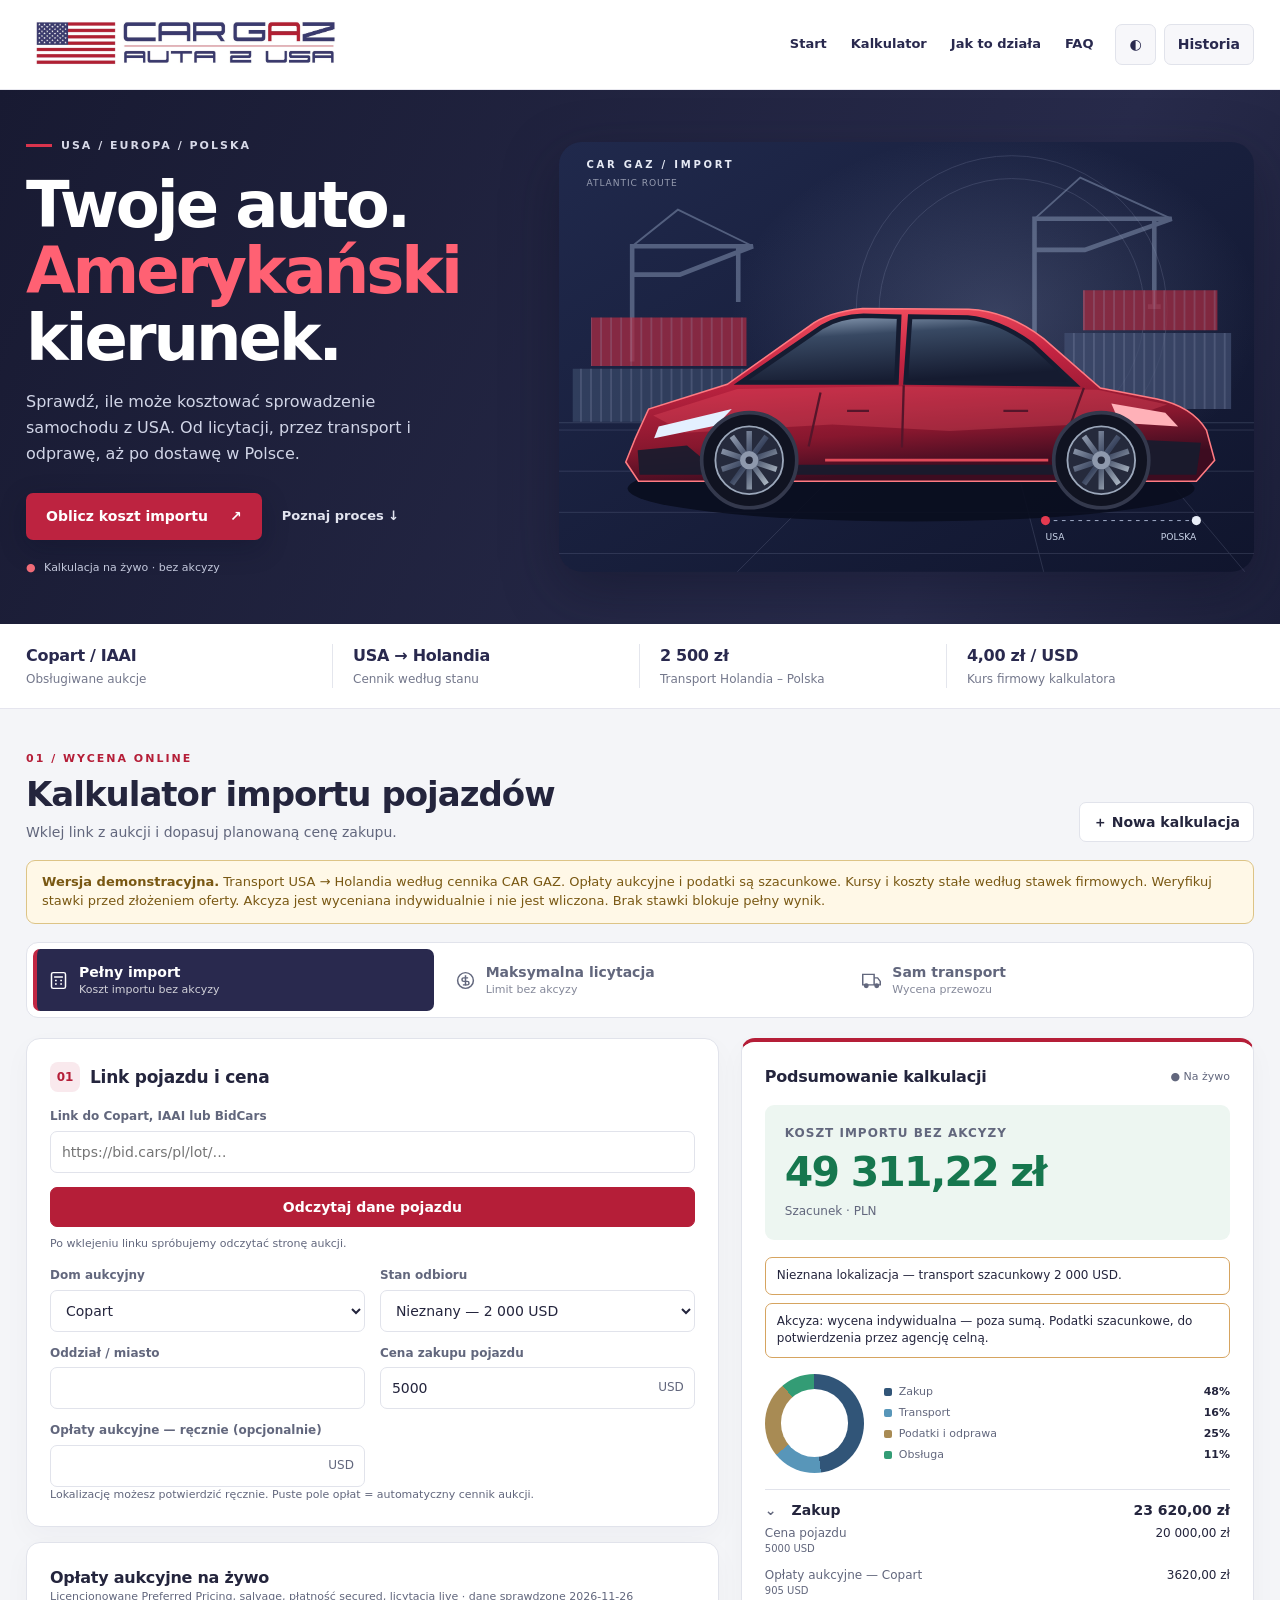
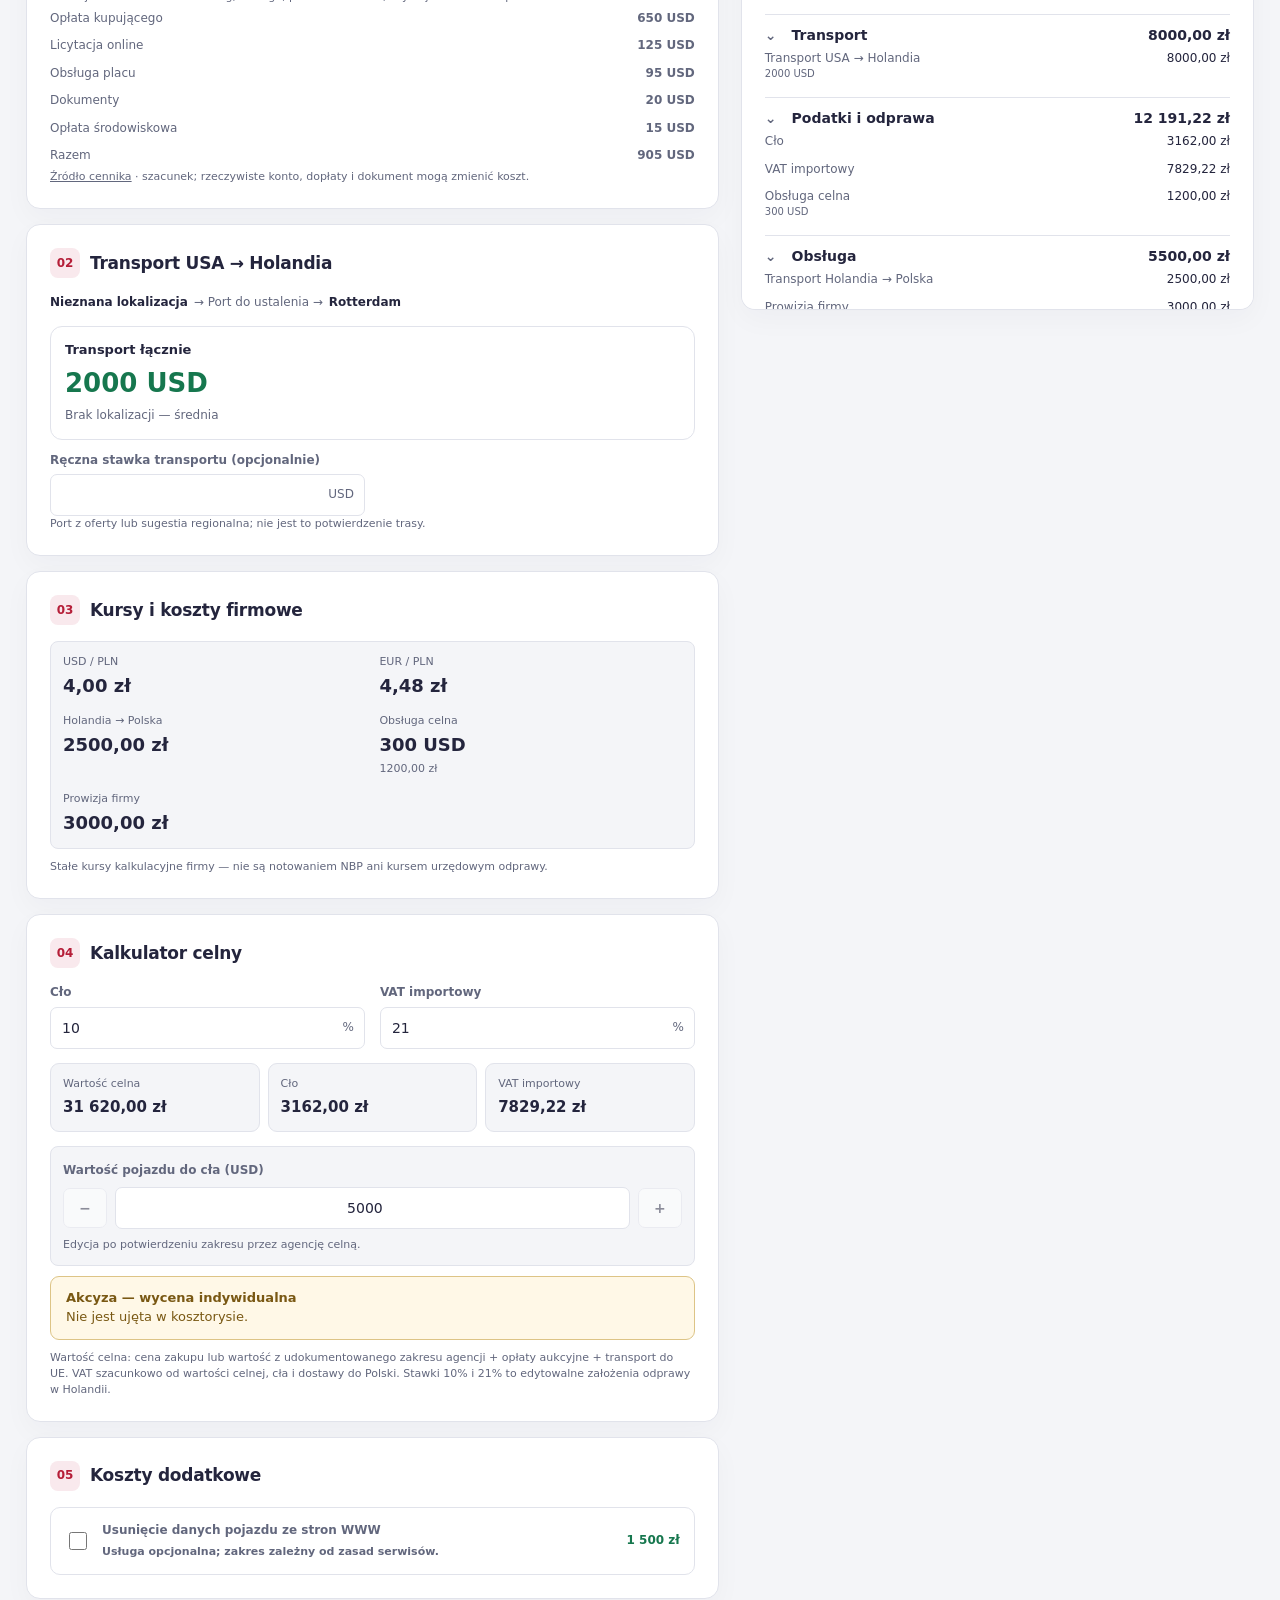
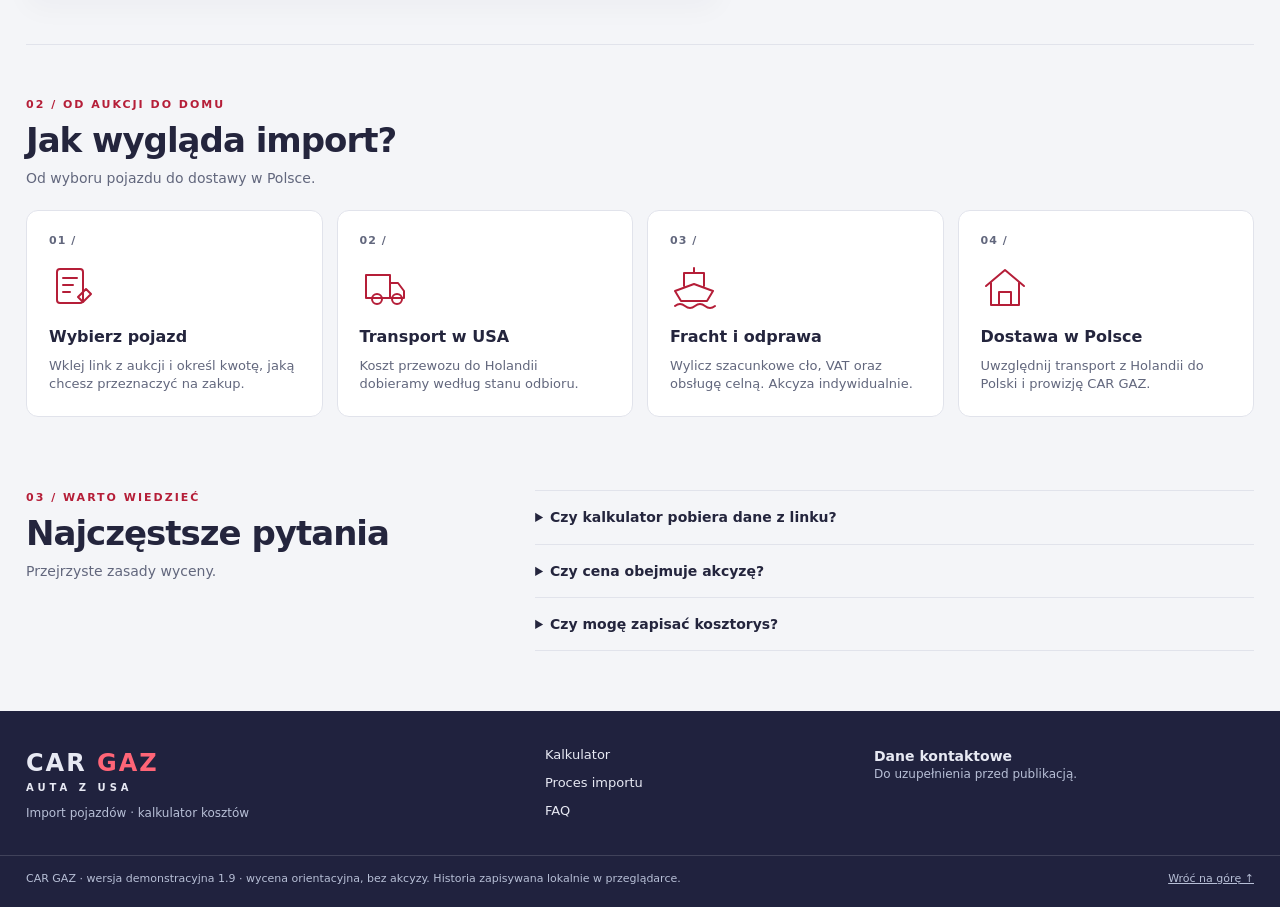
==== commit c23c29d1: "Uprość sekcję celną: pole kwoty i plus/minus, bez trybu rezerwy" ====
--- a/kalkulator.html
+++ b/kalkulator.html
@@ -12,10 +12,10 @@
 <header class="site-header"><div class="wrap"><a class="brand" href="#start" aria-label="CAR GAZ – strona główna"><img src="[data-uri]" alt="CAR GAZ – AUTA Z USA" width="2048" height="377"></a><nav class="site-nav" aria-label="Nawigacja główna"><a href="#start">Start</a><a href="#kalkulator">Kalkulator</a><a href="#proces">Jak to działa</a><a href="#faq">FAQ</a></nav><div class="header-actions"><button class="ghost" id="theme" aria-label="Przełącz jasny lub ciemny motyw">◐</button><button class="ghost" id="history">Historia</button></div></div></header><section class="hero" id="start"><div class="wrap hero-inner"><div class="hero-copy"><span class="eyebrow"><i></i> USA / EUROPA / POLSKA</span><h1>Twoje auto.<br><em>Amerykański</em><br>kierunek.</h1><p>Sprawdź, ile może kosztować sprowadzenie samochodu z USA. Od licytacji, przez transport i odprawę, aż po dostawę w Polsce.</p><div class="hero-actions"><a class="cta" href="#kalkulator">Oblicz koszt importu <span>↗</span></a><a class="hero-link" href="#proces">Poznaj proces <span>↓</span></a></div><div class="hero-note"><span>●</span> Kalkulacja na żywo · bez akcyzy</div></div><div class="hero-art" aria-label="Ilustracja samochodu na tle portu i kontenerów"><svg viewBox="0 0 760 470" role="img" xmlns="http://www.w3.org/2000/svg"><title>Samochód sportowy w porcie – ilustracja wektorowa CAR GAZ</title><defs><linearGradient id="sky" x2="1" y2="1"><stop stop-color="#20294c"/><stop offset="1" stop-color="#10152d"/></linearGradient><linearGradient id="paint" x1="0" y1="0" x2="0.25" y2="1"><stop stop-color="#ff5966"/><stop offset=".40" stop-color="#c42442"/><stop offset=".78" stop-color="#87172e"/><stop offset="1" stop-color="#3d0c20"/></linearGradient><linearGradient id="glass" x2="0.3" y2="1"><stop stop-color="#9baec5"/><stop offset=".35" stop-color="#384963"/><stop offset="1" stop-color="#151b30"/></linearGradient><linearGradient id="metal" x2="1" y2="1"><stop stop-color="#aeb9ca"/><stop offset=".5" stop-color="#38435d"/><stop offset="1" stop-color="#d5e0e7"/></linearGradient><radialGradient id="glow"><stop stop-color="#b9c9f0" stop-opacity=".20"/><stop offset="1" stop-color="#b9c9f0" stop-opacity="0"/></radialGradient><pattern id="ribs" width="11" height="12" patternUnits="userSpaceOnUse"><path d="M2 0V12" stroke="#c5cdeb" stroke-opacity=".22" stroke-width="2"/></pattern></defs><rect width="760" height="470" rx="25" fill="url(#sky)"/><ellipse cx="477" cy="190" rx="290" ry="200" fill="url(#glow)"/><g opacity=".14" stroke="#d6dfff" fill="none"><circle cx="495" cy="185" r="145"/><circle cx="495" cy="185" r="170"/><path d="M0 315H760M0 360H760M0 405H760M0 450H760M350 315L195 470M490 315L530 470M620 315L750 470"/></g><g stroke="#8a9ab8" stroke-width="5" fill="none" opacity=".5"><path d="M520 240V84h150l-95 34H520M651 85v95M510 240h22M644 180h14M80 240V114h132L132 145H80M196 114v61"/><path stroke-width="2" d="M520 84l50-45 100 45M80 114l50-40 82 40"/></g><g opacity=".75"><path d="M15 248h210v58H15z" fill="#384766"/><path d="M15 248h210v58H15z" fill="url(#ribs)"/><path d="M35 192h170v53H35z" fill="#a92b43"/><path d="M35 192h170v53H35z" fill="url(#ribs)"/><path d="M553 209h182v83H553z" fill="#414e70"/><path d="M553 209h182v83H553z" fill="url(#ribs)"/><path d="M573 162h147v44H573z" fill="#a22a40"/><path d="M573 162h147v44H573z" fill="url(#ribs)"/></g><path d="M0 307H760" stroke="#7c8aa9" stroke-opacity=".3"/><ellipse cx="385" cy="379" rx="310" ry="36" fill="#090e1e" opacity=".9"/><g><path d="M83 325l15-33 86-27 90-64q19-15 58-19l116 1q43 2 82 32l62 54 62 12q38 8 54 34l9 33-20 23H87l-14-21z" fill="url(#paint)" stroke="#ff7b82" stroke-width="1.7"/><path d="M199 263l89-61q18-11 45-12l39 1-3 72zM384 191l63 1q34 3 70 29l47 44-185-2z" fill="url(#glass)" stroke="#151c31" stroke-width="5"/><path d="M103 299l92-29 174-3 220 4 76 16-58 20-180 9-128-7-161 9z" fill="#ff6170" opacity=".24"/><path d="M109 311l80-19-17 18-68 14z" fill="#e4f0ff"/><path d="M604 286l59 10 14 15-64-4z" fill="#ffb1b8"/><path d="M86 337l54-5 25 21h430l28-28 79 4-5 35H88z" fill="#171c2e" opacity=".9"/><path d="M286 274l-13 59M377 266l-2 68M574 269l-22 60M315 294h24M486 294h27" stroke="#55152a" stroke-width="2.5" fill="none"/><path d="M291 348h244" stroke="#e04a59" stroke-width="3"/>
 <g transform="translate(208 348)"><circle r="52" fill="#101321" stroke="#34394d" stroke-width="4"/><circle r="37" fill="#252a3c" stroke="#9ca8bb" stroke-width="2"/><g stroke="url(#metal)" stroke-width="6"><path d="M0-32V32M-30-10l60 20M-19 26l38-52M-19-26l38 52M-30 10l60-20"/></g><circle r="10" fill="#8e99ad"/><circle r="4" fill="#252a3c"/></g><g transform="translate(593 348)"><circle r="52" fill="#101321" stroke="#34394d" stroke-width="4"/><circle r="37" fill="#252a3c" stroke="#9ca8bb" stroke-width="2"/><g stroke="url(#metal)" stroke-width="6"><path d="M0-32V32M-30-10l60 20M-19 26l38-52M-19-26l38 52M-30 10l60-20"/></g><circle r="10" fill="#8e99ad"/><circle r="4" fill="#252a3c"/></g></g><g transform="translate(30 28)" fill="#e5e9f4" font-family="system-ui,sans-serif"><text font-size="11" font-weight="700" letter-spacing="3">CAR GAZ / IMPORT</text><text y="20" font-size="10" opacity=".6" letter-spacing="1">ATLANTIC ROUTE</text></g><g transform="translate(532 414)"><path d="M0 0h165" stroke="#adb9d6" stroke-width="1" stroke-dasharray="4 5"/><circle r="5" fill="#e43a50"/><circle cx="165" r="5" fill="#e9eef8"/><text y="21" fill="#cad4e8" font-family="system-ui" font-size="10">USA</text><text x="165" y="21" fill="#cad4e8" text-anchor="end" font-family="system-ui" font-size="10">POLSKA</text></g></svg></div></div></section><div class="facts"><div class="wrap facts-inner"><div><b>Copart / IAAI</b><span>Obsługiwane aukcje</span></div><div><b>USA → Holandia</b><span>Cennik według stanu</span></div><div><b>2 500 zł</b><span>Transport Holandia – Polska</span></div><div><b>4,00 zł / USD</b><span>Kurs firmowy kalkulatora</span></div></div></div><main class="wrap" id="kalkulator"><div class="head"><div><span class="section-kicker">01 / WYCENA ONLINE</span><h2 class="page-title">Kalkulator importu pojazdów</h2><p>Wklej link z aukcji i dopasuj planowaną cenę zakupu.</p></div><div class="actions"><button id="reset">＋ Nowa kalkulacja</button></div></div><div class="notice"><strong>Wersja demonstracyjna.</strong> Transport USA → Holandia według cennika CAR GAZ. Opłaty aukcyjne i podatki są szacunkowe. Kursy i koszty stałe według stawek firmowych. Weryfikuj stawki przed złożeniem oferty. Akcyza jest wyceniana indywidualnie i nie jest wliczona. Brak stawki blokuje pełny wynik.</div>
 <nav class="tabs" aria-label="Tryb kalkulatora"><button data-mode="import"><svg viewBox="0 0 24 24" fill="none" stroke="currentColor" stroke-width="1.7"><rect x="4" y="3" width="16" height="18" rx="2"/><path d="M7 8h10M8 12h2m4 0h2M8 16h2m4 0h2"/></svg><span>Pełny import<small>Koszt importu bez akcyzy</small></span></button><button data-mode="budget"><svg viewBox="0 0 24 24" fill="none" stroke="currentColor" stroke-width="1.7"><circle cx="12" cy="12" r="9"/><path d="M12 6v12m3-9h-5a2 2 0 0 0 0 4h4a2 2 0 0 1 0 4H9"/></svg><span>Maksymalna licytacja<small>Limit bez akcyzy</small></span></button><button data-mode="transport"><svg viewBox="0 0 24 24" fill="none" stroke="currentColor" stroke-width="1.7"><path d="M2 5h13v12H2zM15 9h4l3 4v4h-7"/><circle cx="6" cy="18" r="2" fill="currentColor"/><circle cx="18" cy="18" r="2" fill="currentColor"/></svg><span>Sam transport<small>Wycena przewozu</small></span></button></nav>
-<div class="layout"><div id="form"></div><aside class="card summary" id="result" aria-label="Podsumowanie kosztów"></aside></div><section id="proces" class="process"><span class="section-kicker">02 / OD AUKCJI DO DOMU</span><h2 class="page-title">Jak wygląda import?</h2><p>Od wyboru pojazdu do dostawy w Polsce.</p><div class="process-grid"><article class="process-card"><div class="process-number">01 /</div><svg viewBox="0 0 48 48" fill="none" stroke="currentColor" stroke-width="2" stroke-linecap="round" stroke-linejoin="round" aria-hidden="true"><rect x="8" y="6" width="26" height="34" rx="3"/><path d="M14 15h14M14 22h10M14 29h7M29 34l8-8 5 5-8 8z"/></svg><h3>Wybierz pojazd</h3><p>Wklej link z aukcji i określ kwotę, jaką chcesz przeznaczyć na zakup.</p></article><article class="process-card"><div class="process-number">02 /</div><svg viewBox="0 0 48 48" fill="none" stroke="currentColor" stroke-width="2" stroke-linecap="round" stroke-linejoin="round" aria-hidden="true"><path d="M6 12h24v23H6zM30 20h8l6 8v7H30M9 35h3m12 0h9"/><circle cx="17" cy="36" r="5"/><circle cx="37" cy="36" r="5"/></svg><h3>Transport w USA</h3><p>Koszt przewozu do Holandii dobieramy według stanu odbioru.</p></article><article class="process-card"><div class="process-number">03 /</div><svg viewBox="0 0 48 48" fill="none" stroke="currentColor" stroke-width="2" stroke-linecap="round" stroke-linejoin="round" aria-hidden="true"><path d="M5 28l19-7 19 7-6 10H11zM14 23V10h20v13M24 10V5M5 43q5-4 10 0t10 0t10 0t10 0"/></svg><h3>Fracht i odprawa</h3><p>Wylicz szacunkowe cło, VAT oraz obsługę celną. Akcyza indywidualnie.</p></article><article class="process-card"><div class="process-number">04 /</div><svg viewBox="0 0 48 48" fill="none" stroke="currentColor" stroke-width="2" stroke-linecap="round" stroke-linejoin="round" aria-hidden="true"><path d="M5 23L24 7l19 16M10 20v22h28V20M18 42V29h12v13"/></svg><h3>Dostawa w Polsce</h3><p>Uwzględnij transport z Holandii do Polski i prowizję CAR GAZ.</p></article></div></section><section id="faq" class="faq"><div><span class="section-kicker">03 / WARTO WIEDZIEĆ</span><h2 class="page-title">Najczęstsze pytania</h2><p>Przejrzyste zasady wyceny.</p></div><div class="faq-list"><details><summary>Czy kalkulator pobiera dane z linku?</summary><p>Próbuje odczytać publiczną stronę aukcji. Jeżeli serwis blokuje dostęp, wybierz stan ręcznie. Bez znanej lokalizacji przyjmujemy szacunkowo 2 000 USD za transport.</p></details><details><summary>Czy cena obejmuje akcyzę?</summary><p>Nie. Akcyza wymaga indywidualnej wyceny. Podatki i opłaty aukcyjne są szacunkowe i wymagają potwierdzenia przed zakupem.</p></details><details><summary>Jak działa suwak wartości celnej?</summary><p>Suwak i przyciski plus/minus pozwalają oszacować rezerwę na wyższą wycenę celną. Jeżeli dostępny jest udokumentowany zakres agencji dla danej transakcji, można przełączyć się na ten zakres. Cena zakupu i pozostałe wydatki pozostają bez zmian.</p></details><details><summary>Czy mogę zapisać kosztorys?</summary><p>Tak. Zapisz lokalną wycenę, skopiuj kosztorys albo użyj opcji Drukuj / PDF w podsumowaniu.</p></details></div></section></main><footer class="site-footer"><div class="wrap footer-inner"><div><div class="footer-brand">CAR <em>GAZ</em><small>AUTA Z USA</small></div><p>Import pojazdów · kalkulator kosztów</p></div><div><a href="#kalkulator">Kalkulator</a><a href="#proces">Proces importu</a><a href="#faq">FAQ</a></div><div><b>Dane kontaktowe</b><p>Do uzupełnienia przed publikacją.</p></div></div><div class="wrap footer-bottom">CAR GAZ · wersja demonstracyjna 1.8 · wycena orientacyjna, bez akcyzy. Historia zapisywana lokalnie w przeglądarce. <a href="#start">Wróć na górę ↑</a></div></footer><dialog id="historyDialog"><h2>Historia lokalna</h2><p>Ostatnie 30 kalkulacji z tej wersji. Nie przechowuj poufnych danych na współdzielonym urządzeniu.</p><div id="historyList"></div><form method="dialog" class="actions"><button>Zamknij</button></form></dialog><dialog id="copyDialog"><h2>Skopiuj kosztorys</h2><textarea id="copyText" readonly></textarea><form method="dialog" class="actions"><button>Zamknij</button></form></dialog><div id="toast" role="status" hidden></div>
+<div class="layout"><div id="form"></div><aside class="card summary" id="result" aria-label="Podsumowanie kosztów"></aside></div><section id="proces" class="process"><span class="section-kicker">02 / OD AUKCJI DO DOMU</span><h2 class="page-title">Jak wygląda import?</h2><p>Od wyboru pojazdu do dostawy w Polsce.</p><div class="process-grid"><article class="process-card"><div class="process-number">01 /</div><svg viewBox="0 0 48 48" fill="none" stroke="currentColor" stroke-width="2" stroke-linecap="round" stroke-linejoin="round" aria-hidden="true"><rect x="8" y="6" width="26" height="34" rx="3"/><path d="M14 15h14M14 22h10M14 29h7M29 34l8-8 5 5-8 8z"/></svg><h3>Wybierz pojazd</h3><p>Wklej link z aukcji i określ kwotę, jaką chcesz przeznaczyć na zakup.</p></article><article class="process-card"><div class="process-number">02 /</div><svg viewBox="0 0 48 48" fill="none" stroke="currentColor" stroke-width="2" stroke-linecap="round" stroke-linejoin="round" aria-hidden="true"><path d="M6 12h24v23H6zM30 20h8l6 8v7H30M9 35h3m12 0h9"/><circle cx="17" cy="36" r="5"/><circle cx="37" cy="36" r="5"/></svg><h3>Transport w USA</h3><p>Koszt przewozu do Holandii dobieramy według stanu odbioru.</p></article><article class="process-card"><div class="process-number">03 /</div><svg viewBox="0 0 48 48" fill="none" stroke="currentColor" stroke-width="2" stroke-linecap="round" stroke-linejoin="round" aria-hidden="true"><path d="M5 28l19-7 19 7-6 10H11zM14 23V10h20v13M24 10V5M5 43q5-4 10 0t10 0t10 0t10 0"/></svg><h3>Fracht i odprawa</h3><p>Wylicz szacunkowe cło, VAT oraz obsługę celną. Akcyza indywidualnie.</p></article><article class="process-card"><div class="process-number">04 /</div><svg viewBox="0 0 48 48" fill="none" stroke="currentColor" stroke-width="2" stroke-linecap="round" stroke-linejoin="round" aria-hidden="true"><path d="M5 23L24 7l19 16M10 20v22h28V20M18 42V29h12v13"/></svg><h3>Dostawa w Polsce</h3><p>Uwzględnij transport z Holandii do Polski i prowizję CAR GAZ.</p></article></div></section><section id="faq" class="faq"><div><span class="section-kicker">03 / WARTO WIEDZIEĆ</span><h2 class="page-title">Najczęstsze pytania</h2><p>Przejrzyste zasady wyceny.</p></div><div class="faq-list"><details><summary>Czy kalkulator pobiera dane z linku?</summary><p>Próbuje odczytać publiczną stronę aukcji. Jeżeli serwis blokuje dostęp, wybierz stan ręcznie. Bez znanej lokalizacji przyjmujemy szacunkowo 2 000 USD za transport.</p></details><details><summary>Czy cena obejmuje akcyzę?</summary><p>Nie. Akcyza wymaga indywidualnej wyceny. Podatki i opłaty aukcyjne są szacunkowe i wymagają potwierdzenia przed zakupem.</p></details><details><summary>Czy mogę zapisać kosztorys?</summary><p>Tak. Zapisz lokalną wycenę, skopiuj kosztorys albo użyj opcji Drukuj / PDF w podsumowaniu.</p></details></div></section></main><footer class="site-footer"><div class="wrap footer-inner"><div><div class="footer-brand">CAR <em>GAZ</em><small>AUTA Z USA</small></div><p>Import pojazdów · kalkulator kosztów</p></div><div><a href="#kalkulator">Kalkulator</a><a href="#proces">Proces importu</a><a href="#faq">FAQ</a></div><div><b>Dane kontaktowe</b><p>Do uzupełnienia przed publikacją.</p></div></div><div class="wrap footer-bottom">CAR GAZ · wersja demonstracyjna 1.9 · wycena orientacyjna, bez akcyzy. Historia zapisywana lokalnie w przeglądarce. <a href="#start">Wróć na górę ↑</a></div></footer><dialog id="historyDialog"><h2>Historia lokalna</h2><p>Ostatnie 30 kalkulacji z tej wersji. Nie przechowuj poufnych danych na współdzielonym urządzeniu.</p><div id="historyList"></div><form method="dialog" class="actions"><button>Zamknij</button></form></dialog><dialog id="copyDialog"><h2>Skopiuj kosztorys</h2><textarea id="copyText" readonly></textarea><form method="dialog" class="actions"><button>Zamknij</button></form></dialog><div id="toast" role="status" hidden></div>
 <script>/* Cennik stanowy: dostarczony przez użytkownika. Pozostałe stawki demonstracyjne. */
 const CONFIG = {
- version:'DEMO-1.8', source:'Transport stanowy: cennik użytkownika; opłaty aukcyjne szacowane na podstawie publicznych cenników; podatki szacunkowe',
+ version:'DEMO-1.9', source:'Transport stanowy: cennik użytkownika; opłaty aukcyjne szacowane na podstawie publicznych cenników; podatki szacunkowe',
  stateShipping:{fallback:2000,portsByState:{VA:'Norfolk',MD:'Baltimore',DC:'Baltimore',NC:'Norfolk / Charleston',SC:'Charleston',AL:'Mobile',MS:'New Orleans',LA:'New Orleans',FL:'Miami / Jacksonville',MA:'Boston',RI:'Boston',NH:'Boston',VT:'Boston',CA:'Los Angeles / Oakland'},groups:[{states:'WA OR',usd:3000,port:'Seattle / Tacoma'},{states:'NV CA',usd:2600,port:'Los Angeles'},{states:'AZ NM',usd:2500,port:'Los Angeles'},{states:'TX OK AR LA MS AL',usd:1900,port:'Houston'},{states:'FL',usd:1800,port:'Miami'},{states:'GA NC SC KY TN VA',usd:1800,port:'Savannah'},{states:'MD DC PA NY VT NH MA RI CT NJ DE',usd:1500,port:'Newark'}]},
  types:['Samochód osobowy','SUV','Pickup','Samochód dostawczy','Motocykl','Quad / ATV','Skuter wodny','Łódź','Pojazd ponadgabarytowy','Inny pojazd'],
  factors:[1,1.15,1.3,1.4,.55,.65,.7,null,null,null],
@@ -29,7 +29,7 @@
  fixed:{usd:4,eur:4.48,delivery:2500,agencyUSD:300,commission:3000},
  // Zakresy wyłącznie z uprzednio zweryfikowanej wyceny agencji, przypisane do konkretnej transakcji; brak rzeczywistych danych na tym etapie.
  agencyValuationRanges:[],
- defaults:{price:5000,budget:50000,auction:'Copart',auctionOverride:'',locationState:'',locationName:'',locationSource:'',vehicleLinkStatus:'',port:'',url:'',lot:'',vehicleTitle:'',stateShippingOverride:'',mode:'import',dutyOverride:10,vatOverride:21,customsUseAgency:false,customsSelectedUSD:'',webRemoval:false}
+ defaults:{price:5000,budget:50000,auction:'Copart',auctionOverride:'',locationState:'',locationName:'',locationSource:'',vehicleLinkStatus:'',port:'',url:'',lot:'',vehicleTitle:'',stateShippingOverride:'',mode:'import',dutyOverride:10,vatOverride:21,customsSelectedUSD:'',webRemoval:false}
 };
 if(typeof module!=='undefined')module.exports=CONFIG;
 </script><script>/* Kwoty w groszach, stawki firmowe w konfiguracji. */
@@ -52,10 +52,8 @@
  return match?{min:round(match.minUSD)/100,max:round(match.maxUSD)/100,reference:match.reference}:null;
  }
  function valuationRange(s,c,price){
- if(s.mode!=='import'||!valid(price)||Number(price)<=0)return null;
  const approved=approvedRange(s,c,price);
- if(approved&&s.customsUseAgency===true)return {...approved,kind:'agency',initial:Math.max(approved.min,Math.min(approved.max,price))};
- return {min:round(price)/100,max:round(Math.max(Number(price)+100,Number(price)*1.5))/100,initial:round(price)/100,kind:'reserve'};
+ return approved?{...approved,kind:'agency',initial:Math.max(approved.min,Math.min(approved.max,price))}:null;
  }
  function calculate(s,c,price){
  const cap=num(s.price);
@@ -77,9 +75,9 @@
  agencySelected=round(requested)/100;
  if(round(agencySelected)!==round(price)){
  customs=round(agencySelected*f.usd)+fees+ship;customsAdjusted=true;
- warnings.push(valuation.kind==='agency'?'Wariant z udokumentowanego zakresu agencji — ostateczną podstawę potwierdza agencja.':'Wariant budżetowy z rezerwą na ewentualnie wyższą wycenę celną — nie jest deklaracją celną.');
+ warnings.push('Wycena na podstawie zakresu agencji celnej.');
  }
- }else{agencySelected=valuation.initial;if(valuation.kind==='agency'){customs=round(agencySelected*f.usd)+fees+ship;customsAdjusted=round(agencySelected)!==round(price);}warnings.push('Wartość poza zakresem — przywrócono wartość początkową.');}
+ }else{agencySelected=valuation.initial;customs=round(agencySelected*f.usd)+fees+ship;customsAdjusted=round(agencySelected)!==round(price);warnings.push('Wartość poza zakresem wyceny agencji.');}
  }
  const ratesOK=valid(s.dutyOverride)&&valid(s.vatOverride)&&Number(s.dutyOverride)<=100&&Number(s.vatOverride)<=100;
  function tax(base){if(base===null||!ratesOK)return {duty:null,vat:null,vb:null};const d=Math.round(base*Number(s.dutyOverride)/100),b=base+d+round(f.delivery);return {duty:d,vb:b,vat:Math.round(b*Number(s.vatOverride)/100)};}
@@ -114,7 +112,7 @@
 const select=(k,l,opts)=>`<div class="field"><label for="${k}">${l}</label><select id="${k}" data-k="${k}">${opts.map(([v,t])=>`<option value="${esc(v)}" ${v===state[k]?'selected':''}>${esc(t)}</option>`).join('')}</select></div>`;
 const section=(n,t,b)=>`<section class="card"><div class="section-head"><span class="step">${n}</span><h2>${t}</h2></div>${b}</section>`,fields=(...x)=>`<div class="fields">${x.join('')}</div>`;
 function renderForm(){const tr=state.mode==='transport',bb=state.mode==='budget',q=Engine.stateQuote(state,config),f=config.fixed;
-const correction=`<div class="mini"><h3>Kalkulator wartości celnej</h3><div class="line"><span>Cena zakupu (bez zmian)</span><strong id="agencyPurchase"></strong></div><div class="line"><label for="customsSelectedUSD">Wartość pojazdu do podatków</label><strong id="agencySelectedLabel"></strong></div><div style="display:grid;grid-template-columns:44px minmax(0,1fr) 44px;gap:8px;align-items:center;margin:10px 0"><button type="button" id="customsMinus" aria-label="Zmniejsz wartość o 100 USD">−</button><input id="customsSelectedUSD" data-k="customsSelectedUSD" type="range" min="0" max="0" step="0.01" value="0" disabled aria-describedby="agencyStatus" style="width:100%;margin:0"><button type="button" id="customsPlus" aria-label="Zwiększ wartość o 100 USD">+</button></div><div class="line"><span id="agencyMin"></span><span id="agencyMax"></span></div><div class="actions"><button type="button" id="customsReset">Przywróć wartość początkową</button></div><label class="service-option" id="agencyOption"><input id="customsUseAgency" data-k="customsUseAgency" type="checkbox" ${state.customsUseAgency===true?'checked':''}><span><strong>Użyj zakresu wyceny agencji celnej</strong></span></label><p class="hint" id="agencyStatus" aria-live="polite"></p><div id="scenarioResult" aria-live="polite"></div><p class="hint">Cena zakupu, opłaty aukcyjne i transport nie zmieniają się. Suwak pozwala szacować podatki z rezerwą na wyższą wycenę celną lub w zakresie udokumentowanej wyceny agencji. Ostateczne podatki potwierdza agencja.</p></div>`;
+const correction=`<div class="mini"><label for="customsSelectedUSD"><strong>Wartość pojazdu do cła (USD)</strong></label><div style="display:grid;grid-template-columns:44px minmax(0,1fr) 44px;gap:8px;align-items:center;margin:8px 0"><button type="button" id="customsMinus" aria-label="Zmniejsz wartość o 100 USD">−</button><input id="customsSelectedUSD" data-k="customsSelectedUSD" type="number" step="0.01" inputmode="decimal" readonly aria-describedby="agencyStatus" style="width:100%;min-width:0;text-align:center"><button type="button" id="customsPlus" aria-label="Zwiększ wartość o 100 USD">+</button></div><p class="hint" id="agencyStatus" aria-live="polite"></p></div>`;
 
 $('form').innerHTML=section('01','Link pojazdu i cena',`<div class="field"><label for="url">Link do Copart, IAAI lub BidCars</label><input id="url" data-k="url" type="url" placeholder="https://bid.cars/pl/lot/…" value="${esc(state.url)}"></div><div class="actions"><button class="primary" id="readAuction">Odczytaj dane pojazdu</button></div><p class="hint" id="auctionStatus" style="margin:9px 0 15px" aria-live="polite">${esc(state.vehicleLinkStatus||'Po wklejeniu linku spróbujemy odczytać stronę aukcji.')}</p>${state.vehicleTitle?`<p><strong>${esc(state.vehicleTitle)}</strong> · LOT ${esc(state.lot)}</p>`:''}`+fields(select('auction','Dom aukcyjny',['Copart','IAAI','Manheim','Inny'].map(x=>[x,x])),select('locationState','Stan odbioru',[['','Nieznany — 2 000 USD'],...Object.entries(Auction.states).sort((a,b)=>a[1].localeCompare(b[1])).map(([k,v])=>[k,v+' ('+k+')'])]),field('locationName','Oddział / miasto','','text'),...(tr?[]:[field(bb?'budget':'price',bb?'Budżet całkowity bez akcyzy':'Cena zakupu pojazdu',bb?'PLN':'USD'),field('auctionOverride','Opłaty aukcyjne — ręcznie (opcjonalnie)','USD')]))+`<p class="hint">${esc(state.locationSource||'Lokalizację możesz potwierdzić ręcznie.')} ${tr?'':'Puste pole opłat = automatyczny cennik aukcji.'}</p>`)
 +(tr?'':`<section class="card"><h2>Opłaty aukcyjne na żywo</h2><div id="feeLive"></div></section>`)+section('02','Transport USA → Holandia',`<div class="route" id="stateRoute"><strong>${esc(state.locationName||Auction.states[state.locationState]||'Nieznana lokalizacja')}</strong> → ${esc(q.port||'Port do ustalenia')} → <strong>Rotterdam</strong></div><div class="quote-price"><span>Transport łącznie</span><strong id="shipAmount">${q.usd===null?'Do wyceny':usd(q.usd)}</strong><small id="shipStatus">${esc(q.status)}</small></div>${fields(field('stateShippingOverride','Ręczna stawka transportu (opcjonalnie)','USD'))}<p class="hint">Port z oferty lub sugestia regionalna; nie jest to potwierdzenie trasy.</p>`)
@@ -123,29 +121,23 @@
 const colors=['#315578','#5896b9','#a88b54','#339c75','#a5b7c9'];
 function renderResult(){const tr=state.mode==='transport',bb=state.mode==='budget';if(bb){const b=Engine.maxBid(state,config);bid=b.bid;result=b.result;}else{bid=null;result=Engine.calculate(state,config);}const r=result,ok=!r.missing.length&&(!bb||bid!==null),q=Engine.stateQuote(state,config);
  if($('shipAmount'))$('shipAmount').textContent=q.usd===null?'Do wyceny':usd(q.usd);if($('shipStatus'))$('shipStatus').textContent=q.status;if($('stateRoute'))$('stateRoute').innerHTML=`<strong>${esc(state.locationName||Auction.states[state.locationState]||'Nieznana lokalizacja')}</strong> → ${esc(q.port||'Port do ustalenia')} → <strong>Rotterdam</strong>`;if($('taxLive'))$('taxLive').innerHTML=[['Wartość celna',r.customs],['Cło',r.duty],['VAT importowy',r.vat]].map(([l,v])=>`<div><small>${l}</small><strong>${money(v)}</strong></div>`).join('');if($('customsSelectedUSD')){
- const range=r.valuation,slider=$('customsSelectedUSD'),enabled=!!range&&r.automaticCustoms!==null;
- const fallback=r.price??0,selected=r.agencySelected??range?.initial??fallback;
- slider.min=String(range?range.min:fallback);slider.max=String(range?range.max:fallback);
- slider.value=String(selected);slider.disabled=!enabled;
+ const range=r.valuation,field=$('customsSelectedUSD'),enabled=!!range&&r.automaticCustoms!==null;
+ const selected=r.agencySelected??r.price??0;
+ field.min=String(range?range.min:selected);field.max=String(range?range.max:selected);
+ field.readOnly=!enabled;
+ if(document.activeElement!==field||!enabled)field.value=r.price==null?'':String(selected);
  $('customsMinus').disabled=!enabled||Engine.round(selected)<=Engine.round(range.min);
  $('customsPlus').disabled=!enabled||Engine.round(selected)>=Engine.round(range.max);
- $('customsReset').disabled=!enabled;
- $('customsUseAgency').disabled=!r.agencyRange;
- $('customsUseAgency').checked=!!r.agencyRange&&state.customsUseAgency===true;
- $('agencyPurchase').textContent=usd(r.price);
- $('agencySelectedLabel').textContent=usd(selected);
- $('agencyMin').textContent=range?usd(range.min):'';
- $('agencyMax').textContent=range?usd(range.max):'';
- $('agencyStatus').textContent=range?.kind==='agency'?'Zakres udokumentowanej wyceny agencji celnej.':r.agencyRange?'Tryb rezerwy budżetowej. Możesz przełączyć na zakres agencji.':'Tryb rezerwy budżetowej: zakres od ceny zakupu do wyższej wyceny. Niższa wartość wymaga udokumentowanej korekty.';
+ $('agencyStatus').textContent=enabled?'Zakres agencji: '+usd(range.min)+' – '+usd(range.max):'Edycja po potwierdzeniu zakresu przez agencję celną.';
  }
- if($('scenarioResult'))$('scenarioResult').innerHTML=r.scenario?`<div class="line"><span>Cena zakupu w podsumowaniu</span><strong>${usd(r.scenario.price)}</strong></div><div class="line"><span>Automatyczna wartość celna</span><strong>${money(r.scenario.automaticBase)}</strong></div><div class="line"><span>Wartość celna użyta do podatków</span><strong>${money(r.scenario.base)}</strong></div><div class="line"><span>Cło + VAT</span><strong>${money(r.scenario.duty+r.scenario.vat)}</strong></div>`:'<p>Uzupełnij dane do symulacji.</p>';
  if($('feeLive')){const a=config.auctionSchedules[state.auction],x=Engine.auctionBreakdown(r.price,state.auction,config);$('feeLive').innerHTML=state.auctionOverride!==''?`<p>Ręczna stawka: <strong>${usd(state.auctionOverride)}</strong></p>`:x?`<p class="hint">${esc(a.profile)} · dane sprawdzone ${config.auctionVerified}</p>${[['Opłata kupującego',x.buyer],['Licytacja online',x.internet],...Object.entries(x.fixed),['Razem',x.total]].map(([k,v])=>`<div class="line"><span>${esc(k)}</span><strong>${usd(v)}</strong></div>`).join('')}<p class="hint"><a href="${esc(a.source)}" target="_blank" rel="noopener noreferrer">Źródło cennika</a> · szacunek; rzeczywiste konto, dopłaty i dokument mogą zmienić koszt.</p>`:'<p>Wybierz Copart lub IAAI i podaj dodatnią cenę albo wpisz opłatę ręcznie.</p>';}
  const groups=Object.entries(r.groups);let cum=0;const stops=groups.map(([g,v],i)=>{const a=cum;cum+=r.total?v/r.total*100:0;return `${colors[i]} ${a}% ${cum}%`});
- $('result').innerHTML=`<div class="result-head"><h2>Podsumowanie kalkulacji</h2><span class="status">● Na żywo</span></div><div class="print-meta">${esc(state.vehicleTitle||'Wycena pojazdu')} · LOT ${esc(state.lot)}<br>USD 4,00 PLN · EUR 4,48 PLN · CAR GAZ · DEMO 1.8</div><div class="result-top"><div class="total-label">${bb?'Maksymalna licytacja bez akcyzy':tr?'Koszt transportu':ok?'Koszt importu bez akcyzy':'Suma znanych kosztów'}</div><div class="total">${bb?usd(bid):money(r.total)}</div><div class="total-note">${bb?bid===null?'Brak możliwej oferty':'Łączny koszt: '+money(r.total):ok?'Szacunek · PLN':'Niepełna wycena'}</div></div>${r.missing.length?`<div class="alert">Brakuje: ${r.missing.map(esc).join(', ')}</div>`:''}${r.warnings.map(x=>`<div class="alert">${esc(x)}</div>`).join('')}<div class="chart"><div class="donut" style="background:${r.total?'conic-gradient('+stops.join(',')+')':'var(--line)'}"></div><div class="legend">${groups.map(([g,v],i)=>`<div><i style="background:${colors[i]}"></i>${g}<b>${r.total?Math.round(v/r.total*100):0}%</b></div>`).join('')}</div></div>${groups.map(([g,v])=>`<details class="costgroup" open><summary>${g}<b>${money(v)}</b></summary>${r.rows.filter(x=>x.group===g).map(x=>`<div class="line"><span>${esc(x.name)}${x.currency==='USD'&&x.value!=null?`<small>${usd(x.value)}</small>`:''}</span><span>${money(x.amount)}</span></div>`).join('')}</details>`).join('')}${tr?'':'<div class="line"><span>Akcyza</span><strong>Wycena indywidualna</strong></div>'}<p class="hint">Opłaty aukcyjne szacunkowe według wybranego cennika. Podatki do potwierdzenia. Pozostałe koszty według stawek firmowych.</p><div class="actions"><button id="save" class="primary" ${ok?'':'disabled'}>Zapisz lokalnie</button><button id="copy">Kopiuj</button><button id="print">Drukuj / PDF</button></div>`;}
+ $('result').innerHTML=`<div class="result-head"><h2>Podsumowanie kalkulacji</h2><span class="status">● Na żywo</span></div><div class="print-meta">${esc(state.vehicleTitle||'Wycena pojazdu')} · LOT ${esc(state.lot)}<br>USD 4,00 PLN · EUR 4,48 PLN · CAR GAZ · DEMO 1.9</div><div class="result-top"><div class="total-label">${bb?'Maksymalna licytacja bez akcyzy':tr?'Koszt transportu':ok?'Koszt importu bez akcyzy':'Suma znanych kosztów'}</div><div class="total">${bb?usd(bid):money(r.total)}</div><div class="total-note">${bb?bid===null?'Brak możliwej oferty':'Łączny koszt: '+money(r.total):ok?'Szacunek · PLN':'Niepełna wycena'}</div></div>${r.missing.length?`<div class="alert">Brakuje: ${r.missing.map(esc).join(', ')}</div>`:''}${r.warnings.map(x=>`<div class="alert">${esc(x)}</div>`).join('')}<div class="chart"><div class="donut" style="background:${r.total?'conic-gradient('+stops.join(',')+')':'var(--line)'}"></div><div class="legend">${groups.map(([g,v],i)=>`<div><i style="background:${colors[i]}"></i>${g}<b>${r.total?Math.round(v/r.total*100):0}%</b></div>`).join('')}</div></div>${groups.map(([g,v])=>`<details class="costgroup" open><summary>${g}<b>${money(v)}</b></summary>${r.rows.filter(x=>x.group===g).map(x=>`<div class="line"><span>${esc(x.name)}${x.currency==='USD'&&x.value!=null?`<small>${usd(x.value)}</small>`:''}</span><span>${money(x.amount)}</span></div>`).join('')}</details>`).join('')}${tr?'':'<div class="line"><span>Akcyza</span><strong>Wycena indywidualna</strong></div>'}<p class="hint">Opłaty aukcyjne szacunkowe według wybranego cennika. Podatki do potwierdzenia. Pozostałe koszty według stawek firmowych.</p><div class="actions"><button id="save" class="primary" ${ok?'':'disabled'}>Zapisz lokalnie</button><button id="copy">Kopiuj</button><button id="print">Drukuj / PDF</button></div>`;}
 function render(){document.querySelectorAll('[data-mode]').forEach(x=>{x.classList.toggle('active',x.dataset.mode===state.mode);x.setAttribute('aria-pressed',String(x.dataset.mode===state.mode))});renderForm();renderResult();}
 async function readAuction(){const original=state.url,seq=++sequence,p=Auction.parseLink(original);if(p.error){state.vehicleLinkStatus=p.error;render();return;}const {apiUrl,...local}=p;Object.assign(state,local,{vehicleLinkStatus:'Pobieranie strony aukcji…',port:''});render();$('readAuction').disabled=true;try{let data;if(location.protocol==='file:'){const res=await fetch(apiUrl,{signal:AbortSignal.timeout(8000)});if(!res.ok)throw Error();const doc=new DOMParser().parseFromString(await res.text(),'text/html');doc.querySelectorAll('script,style,noscript,template').forEach(x=>x.remove());const txt=doc.body.textContent;const m=txt.match(/(?:Location|Lokalizacja|Sale Location|Branch)\s*:\s*([\w .'-]+?\s*\([A-Z]{2}\))/i);if(!m)throw Error();data={location:m[1],source:'Strona aukcji'};}else{const res=await fetch('/api/vehicle?url='+encodeURIComponent(apiUrl),{signal:AbortSignal.timeout(24000)});if(!res.ok)throw Error();data=await res.json();}if(seq!==sequence||state.url!==original)return;const loc=Auction.parseLocation(data.location);if(loc)Object.assign(state,loc,{locationSource:data.source||'Strona aukcji — potwierdź dane'});if(data.port)state.port=data.port;if(data.title)state.vehicleTitle=data.title;state.vehicleLinkStatus=loc?'Odczytano lokalizację ze strony. Potwierdź miejsce odbioru.':'Strona nie udostępniła jednoznacznej lokalizacji. Wybierz stan ręcznie.';}catch{if(seq!==sequence||state.url!==original)return;state.vehicleLinkStatus=location.protocol==='file:'?'Próba pobrania strony nie powiodła się (możliwa blokada CORS). Uruchom serwer z ZIP, aby czytać strony.':'Strona niedostępna lub blokuje automatyczny odczyt. Wybierz stan ręcznie.';}if(seq===sequence&&state.url===original)render();}
-$('form').addEventListener('input',e=>{const el=e.target,k=el.dataset.k;if(!k)return;state[k]=el.type==='checkbox'?el.checked:el.value;if(k==='customsUseAgency')state.customsSelectedUSD='';if(['url','price','auction','auctionOverride','locationState','locationName','stateShippingOverride'].includes(k)){state.customsUseAgency=false;state.customsSelectedUSD='';}if(k==='url'){++sequence;clearTimeout(timer);Object.assign(state,{locationState:'',locationName:'',port:'',lot:'',vehicleTitle:'',locationSource:'',auction:'Inny',stateShippingOverride:'',auctionOverride:'',vehicleLinkStatus:'Link zmieniony — odczyt automatyczny…'});$('auctionStatus').textContent=state.vehicleLinkStatus;for(const x of ['auction','locationState','locationName','stateShippingOverride','auctionOverride'])if($(x))$(x).value=state[x];if($('readAuction'))$('readAuction').disabled=false;if(Auction.parseLink(state.url).error===undefined)timer=setTimeout(readAuction,650);}if(k==='locationState'){++sequence;clearTimeout(timer);state.port='';state.locationName='';state.locationSource='Wybór ręczny';state.vehicleLinkStatus='Lokalizacja wybrana ręcznie.';render();return;}if(k==='locationName'){++sequence;clearTimeout(timer);state.locationSource='Wpis ręczny';if($('readAuction'))$('readAuction').disabled=false;}renderResult();});
+$('form').addEventListener('input',e=>{const el=e.target,k=el.dataset.k;if(!k)return;state[k]=el.type==='checkbox'?el.checked:el.value;if(['url','price','auction','auctionOverride','locationState','locationName','stateShippingOverride'].includes(k)){state.customsSelectedUSD='';}if(k==='url'){++sequence;clearTimeout(timer);Object.assign(state,{locationState:'',locationName:'',port:'',lot:'',vehicleTitle:'',locationSource:'',auction:'Inny',stateShippingOverride:'',auctionOverride:'',vehicleLinkStatus:'Link zmieniony — odczyt automatyczny…'});$('auctionStatus').textContent=state.vehicleLinkStatus;for(const x of ['auction','locationState','locationName','stateShippingOverride','auctionOverride'])if($(x))$(x).value=state[x];if($('readAuction'))$('readAuction').disabled=false;if(Auction.parseLink(state.url).error===undefined)timer=setTimeout(readAuction,650);}if(k==='locationState'){++sequence;clearTimeout(timer);state.port='';state.locationName='';state.locationSource='Wybór ręczny';state.vehicleLinkStatus='Lokalizacja wybrana ręcznie.';render();return;}if(k==='locationName'){++sequence;clearTimeout(timer);state.locationSource='Wpis ręczny';if($('readAuction'))$('readAuction').disabled=false;}renderResult();});
+$('form').addEventListener('change',e=>{if(e.target.id!=='customsSelectedUSD')return;const v=result?.valuation;if(v){const x=Number(e.target.value);state.customsSelectedUSD=e.target.value.trim()!==''&&Number.isFinite(x)?Math.max(v.min,Math.min(v.max,Engine.round(x)/100)):v.initial;}else state.customsSelectedUSD='';renderResult();e.target.value=result.agencySelected??result.price??'';});
 function summary(){return `CAR GAZ – AUTA Z USA — szacunek\n${state.vehicleTitle}\n${state.url}\n${result.rows.map(x=>x.name+': '+money(x.amount)).join('\n')}\n${state.mode==='budget'?'Maks. licytacja: '+usd(bid)+'\n':''}Suma${state.mode==='transport'?'':' bez akcyzy'}: ${money(result.total)}\n${result.missing.length?'NIEPEŁNA: '+result.missing.join(', ')+'\n':''}${state.mode==='transport'?'':'Akcyza — wycena indywidualna.\n'}${result.customsAdjusted?'Wartość celna po korekcie: '+money(result.customs)+' (wariant szacunkowy, nie stanowi deklaracji celnej).\n':''}Kursy firmowe 4,00 PLN/USD; 4,48 PLN/EUR. Podatki i aukcja szacunkowe.`;}
 const store=()=>{try{return JSON.parse(localStorage.getItem('import-history-v14'))||[]}catch{return []}};function toast(t){$('toast').textContent=t;$('toast').hidden=false;setTimeout(()=>$('toast').hidden=true,3500);}
-document.addEventListener('click',async e=>{const b=e.target.closest('button');if(!b)return;if(b.dataset.mode){state.mode=b.dataset.mode;render();return;}if(b.dataset.load!=null){const x=store()[Number(b.dataset.load)];if(x){++sequence;clearTimeout(timer);state=Object.assign(clone(config.defaults),clone(x.state));if(x.state.scenarioPct!=null&&x.state.customsVehicleUSD===undefined&&x.state.customsUseAgency===undefined&&state.mode==='import'){state.price=Math.round(Number(state.price)*Math.min(100,Math.max(1,Number(x.state.scenarioPct)||100)))/100;delete state.scenarioPct;}$('historyDialog').close();render();}return;}switch(b.id){case 'customsMinus':case 'customsPlus':case 'customsReset':{const v=result?.valuation;if(!v||result.automaticCustoms===null)break;const current=result.agencySelected??v.initial;state.customsSelectedUSD=b.id==='customsReset'?'':Math.max(v.min,Math.min(v.max,Engine.round(current+(b.id==='customsPlus'?100:-100))/100));renderResult();break;}case 'readAuction':clearTimeout(timer);readAuction();break;case 'reset':++sequence;clearTimeout(timer);state=clone(config.defaults);render();break;case 'theme':document.body.classList.toggle('dark');break;case 'print':window.print();break;case 'copy':try{await navigator.clipboard.writeText(summary());toast('Skopiowano kosztorys.');}catch{$('copyText').value=summary();$('copyDialog').showModal();}break;case 'save':try{localStorage.setItem('import-history-v14',JSON.stringify([{state:clone(state),total:result.total,date:new Date().toISOString()},...store()].slice(0,30)));toast('Zapisano wycenę.');}catch{toast('Nie udało się zapisać.');}break;case 'history':$('historyList').innerHTML=store().map((x,i)=>`<div class="saved"><span>${esc(x.state.vehicleTitle||'Wycena')} · ${money(x.total)}<small>${esc(new Date(x.date).toLocaleString('pl-PL'))}</small></span><button data-load="${i}">Otwórz</button></div>`).join('')||'<p>Brak wycen.</p>';$('historyDialog').showModal();break;}});render();
+document.addEventListener('click',async e=>{const b=e.target.closest('button');if(!b)return;if(b.dataset.mode){state.mode=b.dataset.mode;render();return;}if(b.dataset.load!=null){const x=store()[Number(b.dataset.load)];if(x){++sequence;clearTimeout(timer);state=Object.assign(clone(config.defaults),clone(x.state));if(x.state.scenarioPct!=null&&x.state.customsVehicleUSD===undefined&&x.state.customsUseAgency===undefined&&state.mode==='import'){state.price=Math.round(Number(state.price)*Math.min(100,Math.max(1,Number(x.state.scenarioPct)||100)))/100;delete state.scenarioPct;}$('historyDialog').close();render();}return;}switch(b.id){case 'customsMinus':case 'customsPlus':{const v=result?.valuation;if(!v||result.automaticCustoms===null)break;const current=result.agencySelected??v.initial;state.customsSelectedUSD=Math.max(v.min,Math.min(v.max,Engine.round(current+(b.id==='customsPlus'?100:-100))/100));renderResult();break;}case 'readAuction':clearTimeout(timer);readAuction();break;case 'reset':++sequence;clearTimeout(timer);state=clone(config.defaults);render();break;case 'theme':document.body.classList.toggle('dark');break;case 'print':window.print();break;case 'copy':try{await navigator.clipboard.writeText(summary());toast('Skopiowano kosztorys.');}catch{$('copyText').value=summary();$('copyDialog').showModal();}break;case 'save':try{localStorage.setItem('import-history-v14',JSON.stringify([{state:clone(state),total:result.total,date:new Date().toISOString()},...store()].slice(0,30)));toast('Zapisano wycenę.');}catch{toast('Nie udało się zapisać.');}break;case 'history':$('historyList').innerHTML=store().map((x,i)=>`<div class="saved"><span>${esc(x.state.vehicleTitle||'Wycena')} · ${money(x.total)}<small>${esc(new Date(x.date).toLocaleString('pl-PL'))}</small></span><button data-load="${i}">Otwórz</button></div>`).join('')||'<p>Brak wycen.</p>';$('historyDialog').showModal();break;}});render();
 </script></body></html>
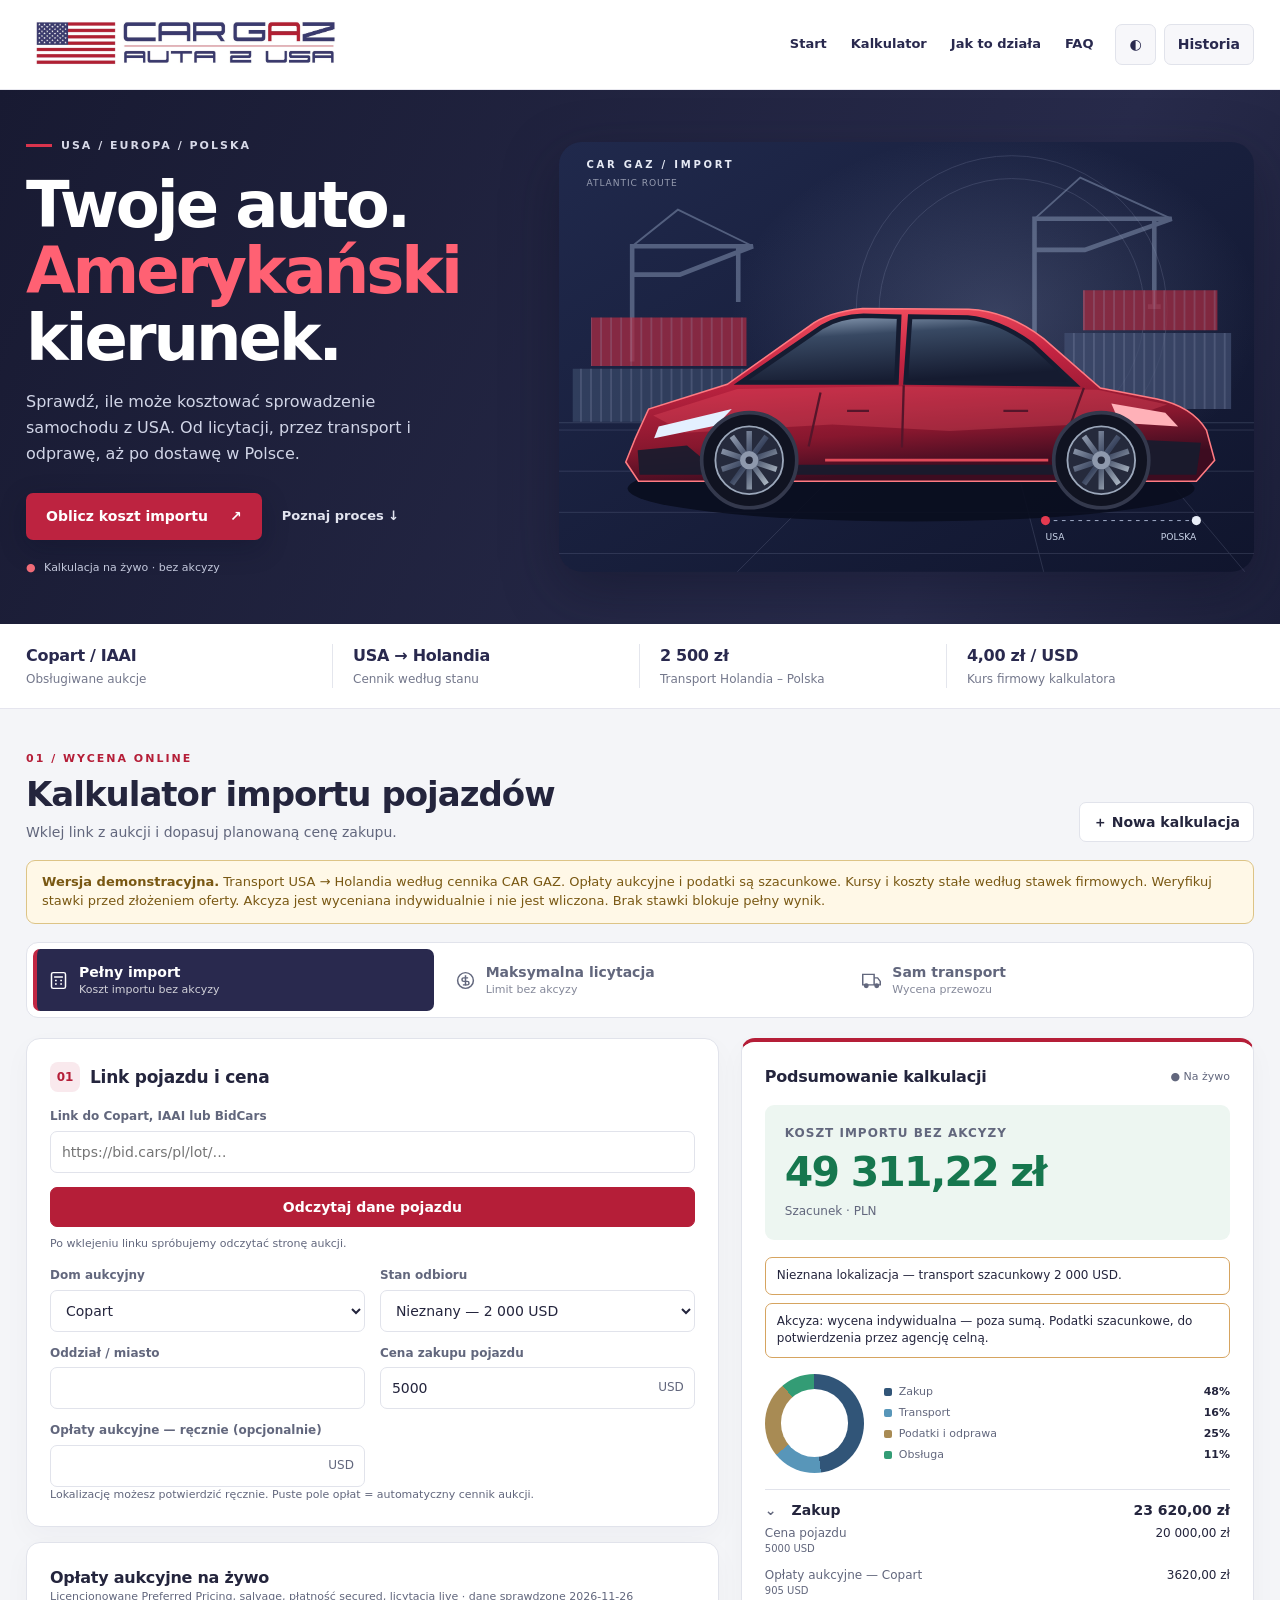
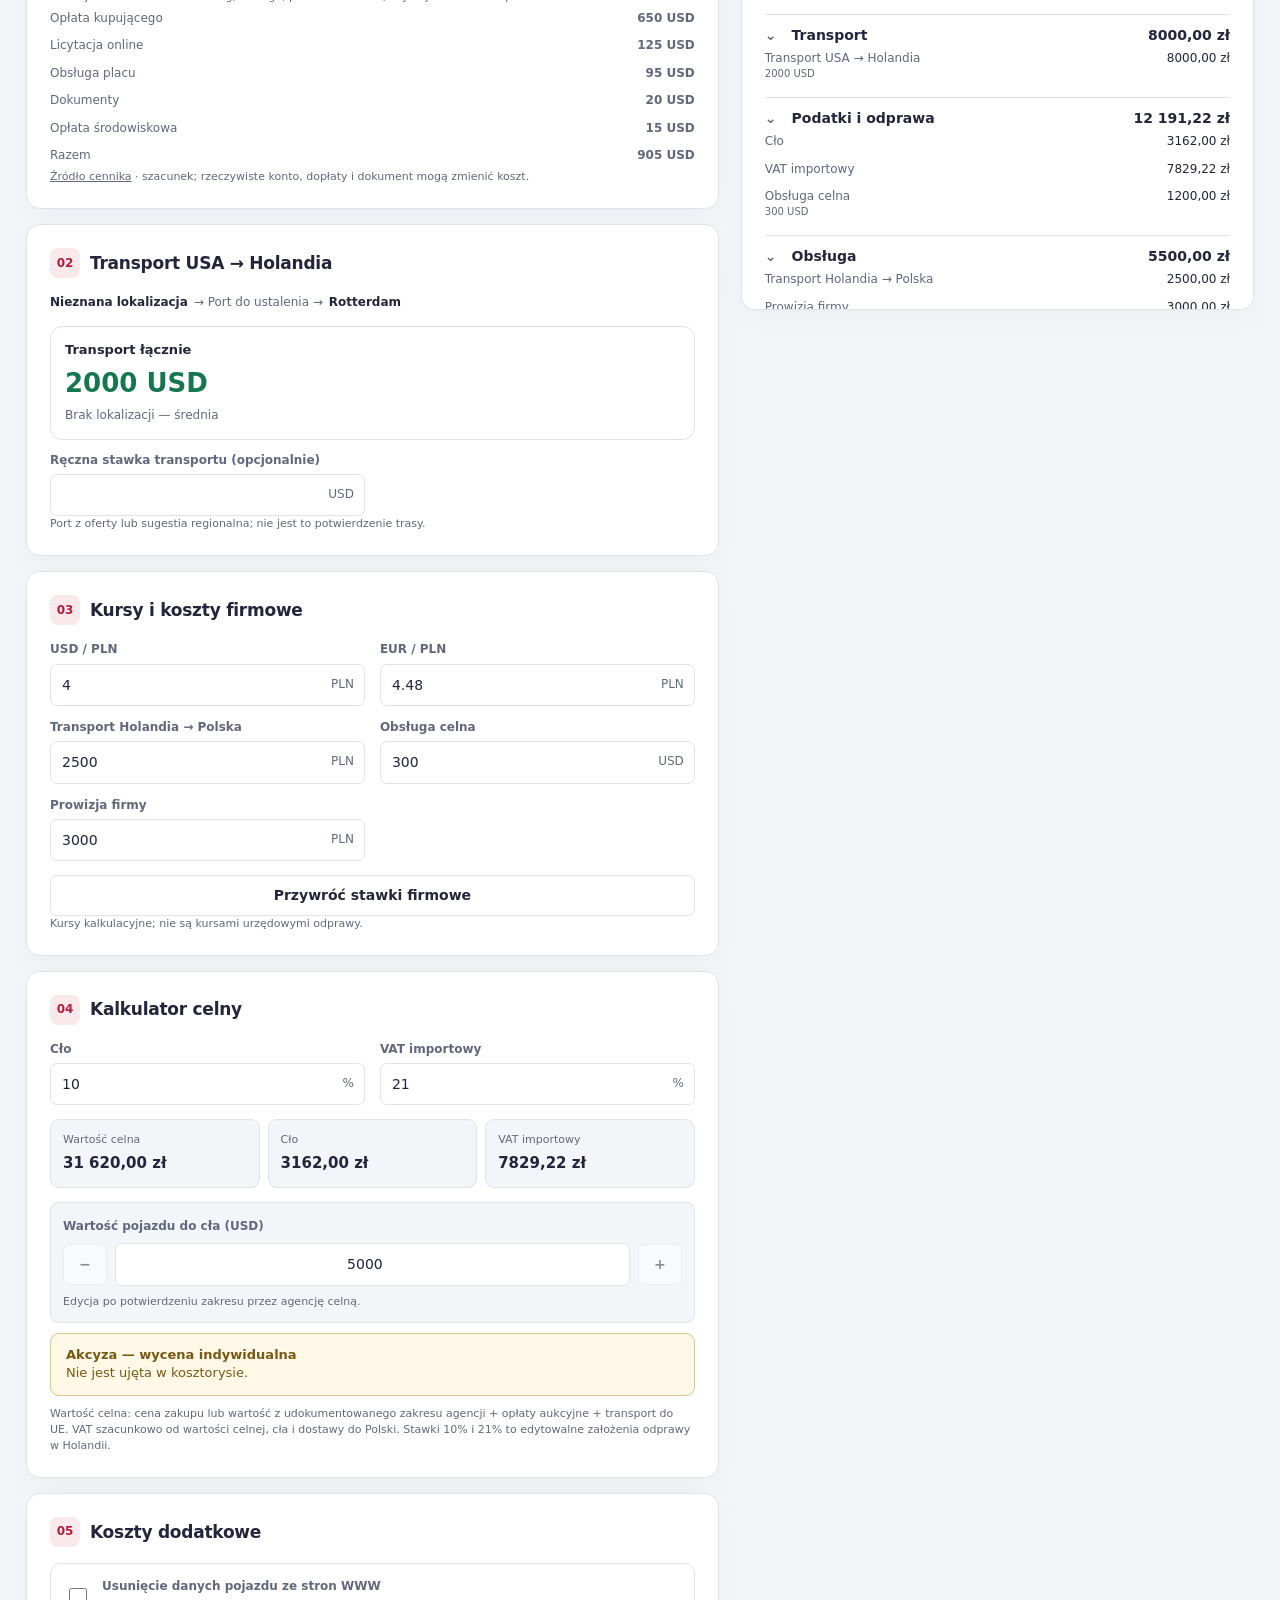
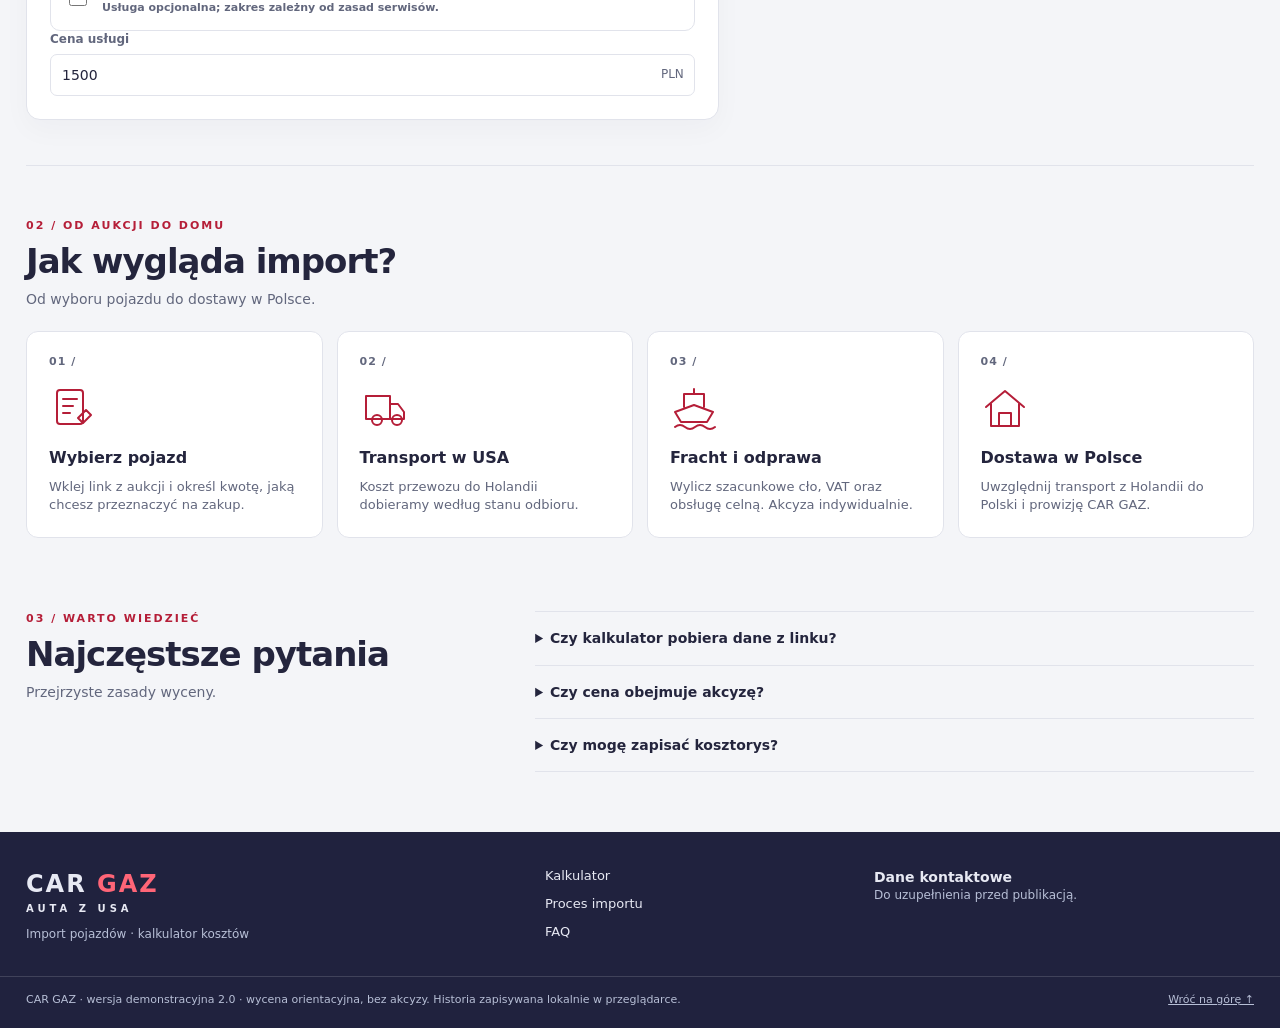
==== commit 7681789e: "Dodaj edytowalne kursy i koszty firmowe do kalkulatora" ====
--- a/kalkulator.html
+++ b/kalkulator.html
@@ -12,10 +12,10 @@
 <header class="site-header"><div class="wrap"><a class="brand" href="#start" aria-label="CAR GAZ – strona główna"><img src="[data-uri]" alt="CAR GAZ – AUTA Z USA" width="2048" height="377"></a><nav class="site-nav" aria-label="Nawigacja główna"><a href="#start">Start</a><a href="#kalkulator">Kalkulator</a><a href="#proces">Jak to działa</a><a href="#faq">FAQ</a></nav><div class="header-actions"><button class="ghost" id="theme" aria-label="Przełącz jasny lub ciemny motyw">◐</button><button class="ghost" id="history">Historia</button></div></div></header><section class="hero" id="start"><div class="wrap hero-inner"><div class="hero-copy"><span class="eyebrow"><i></i> USA / EUROPA / POLSKA</span><h1>Twoje auto.<br><em>Amerykański</em><br>kierunek.</h1><p>Sprawdź, ile może kosztować sprowadzenie samochodu z USA. Od licytacji, przez transport i odprawę, aż po dostawę w Polsce.</p><div class="hero-actions"><a class="cta" href="#kalkulator">Oblicz koszt importu <span>↗</span></a><a class="hero-link" href="#proces">Poznaj proces <span>↓</span></a></div><div class="hero-note"><span>●</span> Kalkulacja na żywo · bez akcyzy</div></div><div class="hero-art" aria-label="Ilustracja samochodu na tle portu i kontenerów"><svg viewBox="0 0 760 470" role="img" xmlns="http://www.w3.org/2000/svg"><title>Samochód sportowy w porcie – ilustracja wektorowa CAR GAZ</title><defs><linearGradient id="sky" x2="1" y2="1"><stop stop-color="#20294c"/><stop offset="1" stop-color="#10152d"/></linearGradient><linearGradient id="paint" x1="0" y1="0" x2="0.25" y2="1"><stop stop-color="#ff5966"/><stop offset=".40" stop-color="#c42442"/><stop offset=".78" stop-color="#87172e"/><stop offset="1" stop-color="#3d0c20"/></linearGradient><linearGradient id="glass" x2="0.3" y2="1"><stop stop-color="#9baec5"/><stop offset=".35" stop-color="#384963"/><stop offset="1" stop-color="#151b30"/></linearGradient><linearGradient id="metal" x2="1" y2="1"><stop stop-color="#aeb9ca"/><stop offset=".5" stop-color="#38435d"/><stop offset="1" stop-color="#d5e0e7"/></linearGradient><radialGradient id="glow"><stop stop-color="#b9c9f0" stop-opacity=".20"/><stop offset="1" stop-color="#b9c9f0" stop-opacity="0"/></radialGradient><pattern id="ribs" width="11" height="12" patternUnits="userSpaceOnUse"><path d="M2 0V12" stroke="#c5cdeb" stroke-opacity=".22" stroke-width="2"/></pattern></defs><rect width="760" height="470" rx="25" fill="url(#sky)"/><ellipse cx="477" cy="190" rx="290" ry="200" fill="url(#glow)"/><g opacity=".14" stroke="#d6dfff" fill="none"><circle cx="495" cy="185" r="145"/><circle cx="495" cy="185" r="170"/><path d="M0 315H760M0 360H760M0 405H760M0 450H760M350 315L195 470M490 315L530 470M620 315L750 470"/></g><g stroke="#8a9ab8" stroke-width="5" fill="none" opacity=".5"><path d="M520 240V84h150l-95 34H520M651 85v95M510 240h22M644 180h14M80 240V114h132L132 145H80M196 114v61"/><path stroke-width="2" d="M520 84l50-45 100 45M80 114l50-40 82 40"/></g><g opacity=".75"><path d="M15 248h210v58H15z" fill="#384766"/><path d="M15 248h210v58H15z" fill="url(#ribs)"/><path d="M35 192h170v53H35z" fill="#a92b43"/><path d="M35 192h170v53H35z" fill="url(#ribs)"/><path d="M553 209h182v83H553z" fill="#414e70"/><path d="M553 209h182v83H553z" fill="url(#ribs)"/><path d="M573 162h147v44H573z" fill="#a22a40"/><path d="M573 162h147v44H573z" fill="url(#ribs)"/></g><path d="M0 307H760" stroke="#7c8aa9" stroke-opacity=".3"/><ellipse cx="385" cy="379" rx="310" ry="36" fill="#090e1e" opacity=".9"/><g><path d="M83 325l15-33 86-27 90-64q19-15 58-19l116 1q43 2 82 32l62 54 62 12q38 8 54 34l9 33-20 23H87l-14-21z" fill="url(#paint)" stroke="#ff7b82" stroke-width="1.7"/><path d="M199 263l89-61q18-11 45-12l39 1-3 72zM384 191l63 1q34 3 70 29l47 44-185-2z" fill="url(#glass)" stroke="#151c31" stroke-width="5"/><path d="M103 299l92-29 174-3 220 4 76 16-58 20-180 9-128-7-161 9z" fill="#ff6170" opacity=".24"/><path d="M109 311l80-19-17 18-68 14z" fill="#e4f0ff"/><path d="M604 286l59 10 14 15-64-4z" fill="#ffb1b8"/><path d="M86 337l54-5 25 21h430l28-28 79 4-5 35H88z" fill="#171c2e" opacity=".9"/><path d="M286 274l-13 59M377 266l-2 68M574 269l-22 60M315 294h24M486 294h27" stroke="#55152a" stroke-width="2.5" fill="none"/><path d="M291 348h244" stroke="#e04a59" stroke-width="3"/>
 <g transform="translate(208 348)"><circle r="52" fill="#101321" stroke="#34394d" stroke-width="4"/><circle r="37" fill="#252a3c" stroke="#9ca8bb" stroke-width="2"/><g stroke="url(#metal)" stroke-width="6"><path d="M0-32V32M-30-10l60 20M-19 26l38-52M-19-26l38 52M-30 10l60-20"/></g><circle r="10" fill="#8e99ad"/><circle r="4" fill="#252a3c"/></g><g transform="translate(593 348)"><circle r="52" fill="#101321" stroke="#34394d" stroke-width="4"/><circle r="37" fill="#252a3c" stroke="#9ca8bb" stroke-width="2"/><g stroke="url(#metal)" stroke-width="6"><path d="M0-32V32M-30-10l60 20M-19 26l38-52M-19-26l38 52M-30 10l60-20"/></g><circle r="10" fill="#8e99ad"/><circle r="4" fill="#252a3c"/></g></g><g transform="translate(30 28)" fill="#e5e9f4" font-family="system-ui,sans-serif"><text font-size="11" font-weight="700" letter-spacing="3">CAR GAZ / IMPORT</text><text y="20" font-size="10" opacity=".6" letter-spacing="1">ATLANTIC ROUTE</text></g><g transform="translate(532 414)"><path d="M0 0h165" stroke="#adb9d6" stroke-width="1" stroke-dasharray="4 5"/><circle r="5" fill="#e43a50"/><circle cx="165" r="5" fill="#e9eef8"/><text y="21" fill="#cad4e8" font-family="system-ui" font-size="10">USA</text><text x="165" y="21" fill="#cad4e8" text-anchor="end" font-family="system-ui" font-size="10">POLSKA</text></g></svg></div></div></section><div class="facts"><div class="wrap facts-inner"><div><b>Copart / IAAI</b><span>Obsługiwane aukcje</span></div><div><b>USA → Holandia</b><span>Cennik według stanu</span></div><div><b>2 500 zł</b><span>Transport Holandia – Polska</span></div><div><b>4,00 zł / USD</b><span>Kurs firmowy kalkulatora</span></div></div></div><main class="wrap" id="kalkulator"><div class="head"><div><span class="section-kicker">01 / WYCENA ONLINE</span><h2 class="page-title">Kalkulator importu pojazdów</h2><p>Wklej link z aukcji i dopasuj planowaną cenę zakupu.</p></div><div class="actions"><button id="reset">＋ Nowa kalkulacja</button></div></div><div class="notice"><strong>Wersja demonstracyjna.</strong> Transport USA → Holandia według cennika CAR GAZ. Opłaty aukcyjne i podatki są szacunkowe. Kursy i koszty stałe według stawek firmowych. Weryfikuj stawki przed złożeniem oferty. Akcyza jest wyceniana indywidualnie i nie jest wliczona. Brak stawki blokuje pełny wynik.</div>
 <nav class="tabs" aria-label="Tryb kalkulatora"><button data-mode="import"><svg viewBox="0 0 24 24" fill="none" stroke="currentColor" stroke-width="1.7"><rect x="4" y="3" width="16" height="18" rx="2"/><path d="M7 8h10M8 12h2m4 0h2M8 16h2m4 0h2"/></svg><span>Pełny import<small>Koszt importu bez akcyzy</small></span></button><button data-mode="budget"><svg viewBox="0 0 24 24" fill="none" stroke="currentColor" stroke-width="1.7"><circle cx="12" cy="12" r="9"/><path d="M12 6v12m3-9h-5a2 2 0 0 0 0 4h4a2 2 0 0 1 0 4H9"/></svg><span>Maksymalna licytacja<small>Limit bez akcyzy</small></span></button><button data-mode="transport"><svg viewBox="0 0 24 24" fill="none" stroke="currentColor" stroke-width="1.7"><path d="M2 5h13v12H2zM15 9h4l3 4v4h-7"/><circle cx="6" cy="18" r="2" fill="currentColor"/><circle cx="18" cy="18" r="2" fill="currentColor"/></svg><span>Sam transport<small>Wycena przewozu</small></span></button></nav>
-<div class="layout"><div id="form"></div><aside class="card summary" id="result" aria-label="Podsumowanie kosztów"></aside></div><section id="proces" class="process"><span class="section-kicker">02 / OD AUKCJI DO DOMU</span><h2 class="page-title">Jak wygląda import?</h2><p>Od wyboru pojazdu do dostawy w Polsce.</p><div class="process-grid"><article class="process-card"><div class="process-number">01 /</div><svg viewBox="0 0 48 48" fill="none" stroke="currentColor" stroke-width="2" stroke-linecap="round" stroke-linejoin="round" aria-hidden="true"><rect x="8" y="6" width="26" height="34" rx="3"/><path d="M14 15h14M14 22h10M14 29h7M29 34l8-8 5 5-8 8z"/></svg><h3>Wybierz pojazd</h3><p>Wklej link z aukcji i określ kwotę, jaką chcesz przeznaczyć na zakup.</p></article><article class="process-card"><div class="process-number">02 /</div><svg viewBox="0 0 48 48" fill="none" stroke="currentColor" stroke-width="2" stroke-linecap="round" stroke-linejoin="round" aria-hidden="true"><path d="M6 12h24v23H6zM30 20h8l6 8v7H30M9 35h3m12 0h9"/><circle cx="17" cy="36" r="5"/><circle cx="37" cy="36" r="5"/></svg><h3>Transport w USA</h3><p>Koszt przewozu do Holandii dobieramy według stanu odbioru.</p></article><article class="process-card"><div class="process-number">03 /</div><svg viewBox="0 0 48 48" fill="none" stroke="currentColor" stroke-width="2" stroke-linecap="round" stroke-linejoin="round" aria-hidden="true"><path d="M5 28l19-7 19 7-6 10H11zM14 23V10h20v13M24 10V5M5 43q5-4 10 0t10 0t10 0t10 0"/></svg><h3>Fracht i odprawa</h3><p>Wylicz szacunkowe cło, VAT oraz obsługę celną. Akcyza indywidualnie.</p></article><article class="process-card"><div class="process-number">04 /</div><svg viewBox="0 0 48 48" fill="none" stroke="currentColor" stroke-width="2" stroke-linecap="round" stroke-linejoin="round" aria-hidden="true"><path d="M5 23L24 7l19 16M10 20v22h28V20M18 42V29h12v13"/></svg><h3>Dostawa w Polsce</h3><p>Uwzględnij transport z Holandii do Polski i prowizję CAR GAZ.</p></article></div></section><section id="faq" class="faq"><div><span class="section-kicker">03 / WARTO WIEDZIEĆ</span><h2 class="page-title">Najczęstsze pytania</h2><p>Przejrzyste zasady wyceny.</p></div><div class="faq-list"><details><summary>Czy kalkulator pobiera dane z linku?</summary><p>Próbuje odczytać publiczną stronę aukcji. Jeżeli serwis blokuje dostęp, wybierz stan ręcznie. Bez znanej lokalizacji przyjmujemy szacunkowo 2 000 USD za transport.</p></details><details><summary>Czy cena obejmuje akcyzę?</summary><p>Nie. Akcyza wymaga indywidualnej wyceny. Podatki i opłaty aukcyjne są szacunkowe i wymagają potwierdzenia przed zakupem.</p></details><details><summary>Czy mogę zapisać kosztorys?</summary><p>Tak. Zapisz lokalną wycenę, skopiuj kosztorys albo użyj opcji Drukuj / PDF w podsumowaniu.</p></details></div></section></main><footer class="site-footer"><div class="wrap footer-inner"><div><div class="footer-brand">CAR <em>GAZ</em><small>AUTA Z USA</small></div><p>Import pojazdów · kalkulator kosztów</p></div><div><a href="#kalkulator">Kalkulator</a><a href="#proces">Proces importu</a><a href="#faq">FAQ</a></div><div><b>Dane kontaktowe</b><p>Do uzupełnienia przed publikacją.</p></div></div><div class="wrap footer-bottom">CAR GAZ · wersja demonstracyjna 1.9 · wycena orientacyjna, bez akcyzy. Historia zapisywana lokalnie w przeglądarce. <a href="#start">Wróć na górę ↑</a></div></footer><dialog id="historyDialog"><h2>Historia lokalna</h2><p>Ostatnie 30 kalkulacji z tej wersji. Nie przechowuj poufnych danych na współdzielonym urządzeniu.</p><div id="historyList"></div><form method="dialog" class="actions"><button>Zamknij</button></form></dialog><dialog id="copyDialog"><h2>Skopiuj kosztorys</h2><textarea id="copyText" readonly></textarea><form method="dialog" class="actions"><button>Zamknij</button></form></dialog><div id="toast" role="status" hidden></div>
+<div class="layout"><div id="form"></div><aside class="card summary" id="result" aria-label="Podsumowanie kosztów"></aside></div><section id="proces" class="process"><span class="section-kicker">02 / OD AUKCJI DO DOMU</span><h2 class="page-title">Jak wygląda import?</h2><p>Od wyboru pojazdu do dostawy w Polsce.</p><div class="process-grid"><article class="process-card"><div class="process-number">01 /</div><svg viewBox="0 0 48 48" fill="none" stroke="currentColor" stroke-width="2" stroke-linecap="round" stroke-linejoin="round" aria-hidden="true"><rect x="8" y="6" width="26" height="34" rx="3"/><path d="M14 15h14M14 22h10M14 29h7M29 34l8-8 5 5-8 8z"/></svg><h3>Wybierz pojazd</h3><p>Wklej link z aukcji i określ kwotę, jaką chcesz przeznaczyć na zakup.</p></article><article class="process-card"><div class="process-number">02 /</div><svg viewBox="0 0 48 48" fill="none" stroke="currentColor" stroke-width="2" stroke-linecap="round" stroke-linejoin="round" aria-hidden="true"><path d="M6 12h24v23H6zM30 20h8l6 8v7H30M9 35h3m12 0h9"/><circle cx="17" cy="36" r="5"/><circle cx="37" cy="36" r="5"/></svg><h3>Transport w USA</h3><p>Koszt przewozu do Holandii dobieramy według stanu odbioru.</p></article><article class="process-card"><div class="process-number">03 /</div><svg viewBox="0 0 48 48" fill="none" stroke="currentColor" stroke-width="2" stroke-linecap="round" stroke-linejoin="round" aria-hidden="true"><path d="M5 28l19-7 19 7-6 10H11zM14 23V10h20v13M24 10V5M5 43q5-4 10 0t10 0t10 0t10 0"/></svg><h3>Fracht i odprawa</h3><p>Wylicz szacunkowe cło, VAT oraz obsługę celną. Akcyza indywidualnie.</p></article><article class="process-card"><div class="process-number">04 /</div><svg viewBox="0 0 48 48" fill="none" stroke="currentColor" stroke-width="2" stroke-linecap="round" stroke-linejoin="round" aria-hidden="true"><path d="M5 23L24 7l19 16M10 20v22h28V20M18 42V29h12v13"/></svg><h3>Dostawa w Polsce</h3><p>Uwzględnij transport z Holandii do Polski i prowizję CAR GAZ.</p></article></div></section><section id="faq" class="faq"><div><span class="section-kicker">03 / WARTO WIEDZIEĆ</span><h2 class="page-title">Najczęstsze pytania</h2><p>Przejrzyste zasady wyceny.</p></div><div class="faq-list"><details><summary>Czy kalkulator pobiera dane z linku?</summary><p>Próbuje odczytać publiczną stronę aukcji. Jeżeli serwis blokuje dostęp, wybierz stan ręcznie. Bez znanej lokalizacji przyjmujemy szacunkowo 2 000 USD za transport.</p></details><details><summary>Czy cena obejmuje akcyzę?</summary><p>Nie. Akcyza wymaga indywidualnej wyceny. Podatki i opłaty aukcyjne są szacunkowe i wymagają potwierdzenia przed zakupem.</p></details><details><summary>Czy mogę zapisać kosztorys?</summary><p>Tak. Zapisz lokalną wycenę, skopiuj kosztorys albo użyj opcji Drukuj / PDF w podsumowaniu.</p></details></div></section></main><footer class="site-footer"><div class="wrap footer-inner"><div><div class="footer-brand">CAR <em>GAZ</em><small>AUTA Z USA</small></div><p>Import pojazdów · kalkulator kosztów</p></div><div><a href="#kalkulator">Kalkulator</a><a href="#proces">Proces importu</a><a href="#faq">FAQ</a></div><div><b>Dane kontaktowe</b><p>Do uzupełnienia przed publikacją.</p></div></div><div class="wrap footer-bottom">CAR GAZ · wersja demonstracyjna 2.0 · wycena orientacyjna, bez akcyzy. Historia zapisywana lokalnie w przeglądarce. <a href="#start">Wróć na górę ↑</a></div></footer><dialog id="historyDialog"><h2>Historia lokalna</h2><p>Ostatnie 30 kalkulacji z tej wersji. Nie przechowuj poufnych danych na współdzielonym urządzeniu.</p><div id="historyList"></div><form method="dialog" class="actions"><button>Zamknij</button></form></dialog><dialog id="copyDialog"><h2>Skopiuj kosztorys</h2><textarea id="copyText" readonly></textarea><form method="dialog" class="actions"><button>Zamknij</button></form></dialog><div id="toast" role="status" hidden></div>
 <script>/* Cennik stanowy: dostarczony przez użytkownika. Pozostałe stawki demonstracyjne. */
 const CONFIG = {
- version:'DEMO-1.9', source:'Transport stanowy: cennik użytkownika; opłaty aukcyjne szacowane na podstawie publicznych cenników; podatki szacunkowe',
+ version:'DEMO-2.0', source:'Transport stanowy: cennik użytkownika; opłaty aukcyjne szacowane na podstawie publicznych cenników; podatki szacunkowe',
  stateShipping:{fallback:2000,portsByState:{VA:'Norfolk',MD:'Baltimore',DC:'Baltimore',NC:'Norfolk / Charleston',SC:'Charleston',AL:'Mobile',MS:'New Orleans',LA:'New Orleans',FL:'Miami / Jacksonville',MA:'Boston',RI:'Boston',NH:'Boston',VT:'Boston',CA:'Los Angeles / Oakland'},groups:[{states:'WA OR',usd:3000,port:'Seattle / Tacoma'},{states:'NV CA',usd:2600,port:'Los Angeles'},{states:'AZ NM',usd:2500,port:'Los Angeles'},{states:'TX OK AR LA MS AL',usd:1900,port:'Houston'},{states:'FL',usd:1800,port:'Miami'},{states:'GA NC SC KY TN VA',usd:1800,port:'Savannah'},{states:'MD DC PA NY VT NH MA RI CT NJ DE',usd:1500,port:'Newark'}]},
  types:['Samochód osobowy','SUV','Pickup','Samochód dostawczy','Motocykl','Quad / ATV','Skuter wodny','Łódź','Pojazd ponadgabarytowy','Inny pojazd'],
  factors:[1,1.15,1.3,1.4,.55,.65,.7,null,null,null],
@@ -29,7 +29,7 @@
  fixed:{usd:4,eur:4.48,delivery:2500,agencyUSD:300,commission:3000},
  // Zakresy wyłącznie z uprzednio zweryfikowanej wyceny agencji, przypisane do konkretnej transakcji; brak rzeczywistych danych na tym etapie.
  agencyValuationRanges:[],
- defaults:{price:5000,budget:50000,auction:'Copart',auctionOverride:'',locationState:'',locationName:'',locationSource:'',vehicleLinkStatus:'',port:'',url:'',lot:'',vehicleTitle:'',stateShippingOverride:'',mode:'import',dutyOverride:10,vatOverride:21,customsSelectedUSD:'',webRemoval:false}
+ defaults:{price:5000,budget:50000,usdRate:4,eurRate:4.48,deliveryPLN:2500,agencyUSD:300,commissionPLN:3000,webRemovalPLN:1500,auction:'Copart',auctionOverride:'',locationState:'',locationName:'',locationSource:'',vehicleLinkStatus:'',port:'',url:'',lot:'',vehicleTitle:'',stateShippingOverride:'',mode:'import',dutyOverride:10,vatOverride:21,customsSelectedUSD:'',webRemoval:false}
 };
 if(typeof module!=='undefined')module.exports=CONFIG;
 </script><script>/* Kwoty w groszach, stawki firmowe w konfiguracji. */
@@ -55,14 +55,18 @@
  const approved=approvedRange(s,c,price);
  return approved?{...approved,kind:'agency',initial:Math.max(approved.min,Math.min(approved.max,price))}:null;
  }
+ function costs(s,c){
+ const get=(k,base,positive=false)=>s[k]===undefined||s[k]===null?base:valid(s[k])&&(!positive||Number(s[k])>0)?Number(s[k]):null;
+ return {usd:get('usdRate',c.fixed.usd,true),eur:get('eurRate',c.fixed.eur,true),delivery:get('deliveryPLN',c.fixed.delivery),agencyUSD:get('agencyUSD',c.fixed.agencyUSD),commission:get('commissionPLN',c.fixed.commission),webRemoval:get('webRemovalPLN',c.webRemovalPrice)};
+ }
  function calculate(s,c,price){
  const cap=num(s.price);
  if(price===undefined)price=valid(cap)&&cap>0?round(cap)/100:null;
- const rows=[],missing=[],warnings=[],tr=s.mode==='transport',f=c.fixed,q=stateQuote(s,c);
- function add(group,name,value,currency='PLN'){const amount=valid(value)?round(Number(value)*(currency==='USD'?f.usd:currency==='EUR'?f.eur:1)):null;if(amount===null)missing.push(name);rows.push({group,name,value,currency,amount});return amount;}
+ const rows=[],missing=[],warnings=[],tr=s.mode==='transport',f=costs(s,c),q=stateQuote(s,c);
+ function add(group,name,value,currency='PLN'){const fx=currency==='USD'?f.usd:currency==='EUR'?f.eur:1;const amount=valid(value)&&valid(fx)&&fx>0&&Number.isFinite(Number(value)*fx*100)?round(Number(value)*fx):null;if(amount===null)missing.push(name);rows.push({group,name,value,currency,amount});return amount;}
  let purchase=null,fees=null,customs=null,duty=null,vat=null,vb=null,scenario=null,automaticCustoms=null,customsAdjusted=false,agencyRange=null,agencySelected=null,valuation=null;
  if(!tr){purchase=add('Zakup','Cena pojazdu',price,'USD');fees=add('Zakup','Opłaty aukcyjne — '+s.auction,s.auctionOverride===''?auctionFee(price,s.auction,c):s.auctionOverride,'USD');}
- const ship=add('Transport','Transport USA → Holandia',q.usd,'USD');if(q.fallback&&s.stateShippingOverride==='')warnings.push('Nieznana lokalizacja — transport szacunkowy 2 000 USD.');if(ship===null)warnings.push('Stan poza cennikiem — podaj stawkę transportu.');
+ const ship=add('Transport','Transport USA → Holandia',q.usd,'USD');if(q.fallback&&s.stateShippingOverride==='')warnings.push('Nieznana lokalizacja — transport szacunkowy 2 000 USD.');if(q.usd===null)warnings.push('Stan poza cennikiem — podaj stawkę transportu.');if(f.usd===null)warnings.push('Wpisz poprawny kurs USD/PLN większy od zera.');if(f.eur===null)warnings.push('Wpisz poprawny kurs EUR/PLN większy od zera.');
  if(!tr){
  // Cena faktycznie zapłacona / planowana plus opłaty i przewóz do granicy UE.
  automaticCustoms=[purchase,fees,ship].every(x=>x!==null)?purchase+fees+ship:null;
@@ -80,16 +84,16 @@
  }else{agencySelected=valuation.initial;customs=round(agencySelected*f.usd)+fees+ship;customsAdjusted=round(agencySelected)!==round(price);warnings.push('Wartość poza zakresem wyceny agencji.');}
  }
  const ratesOK=valid(s.dutyOverride)&&valid(s.vatOverride)&&Number(s.dutyOverride)<=100&&Number(s.vatOverride)<=100;
- function tax(base){if(base===null||!ratesOK)return {duty:null,vat:null,vb:null};const d=Math.round(base*Number(s.dutyOverride)/100),b=base+d+round(f.delivery);return {duty:d,vb:b,vat:Math.round(b*Number(s.vatOverride)/100)};}
+ function tax(base){if(base===null||!ratesOK)return {duty:null,vat:null,vb:null};const d=Math.round(base*Number(s.dutyOverride)/100);if(f.delivery===null)return {duty:d,vat:null,vb:null};const b=base+d+round(f.delivery);return {duty:d,vb:b,vat:Math.round(b*Number(s.vatOverride)/100)};}
  ({duty,vat,vb}=tax(customs));add('Podatki i odprawa','Cło',duty===null?null:duty/100);add('Podatki i odprawa','VAT importowy',vat===null?null:vat/100);add('Podatki i odprawa','Obsługa celna',f.agencyUSD,'USD');
  // Korekta dotyczy wyłącznie podstawy podatków; wydatki pozostają niezmienione.
  if(customs!==null&&ratesOK)scenario={price,base:customs,automaticBase:automaticCustoms,duty,vat,vb};
  warnings.push('Akcyza: wycena indywidualna — poza sumą. Podatki szacunkowe, do potwierdzenia przez agencję celną.');}
- add('Obsługa','Transport Holandia → Polska',f.delivery);if(!tr){add('Obsługa','Prowizja firmy',f.commission);if(s.webRemoval)add('Dodatkowe','Usunięcie danych pojazdu ze stron WWW',c.webRemovalPrice);}
+ add('Obsługa','Transport Holandia → Polska',f.delivery);if(!tr){add('Obsługa','Prowizja firmy',f.commission);if(s.webRemoval)add('Dodatkowe','Usunięcie danych pojazdu ze stron WWW',f.webRemoval);}
  const total=rows.reduce((a,r)=>a+(r.amount??0),0),groups={};for(const r of rows)groups[r.group]=(groups[r.group]||0)+(r.amount??0);
  return {rows,missing,warnings,total,groups,customs,duty,vat,vb,scenario,price,automaticCustoms,customsAdjusted,agencyRange,agencySelected,valuation};}
- function maxBid(s,c){if(!valid(s.budget))return {bid:null,result:calculate(s,c,0)};const cap=round(Number(s.budget));let lo=1,hi=Math.min(100000000,Math.floor(Number(s.budget)/c.fixed.usd)),best=null,r0=calculate(s,c,1);if(r0.missing.length)return {bid:null,result:r0};while(lo<=hi){const mid=Math.floor((lo+hi)/2),r=calculate(s,c,mid);if(!r.missing.length&&r.total<=cap){best=mid;lo=mid+1;}else hi=mid-1;}return {bid:best,result:best===null?r0:calculate(s,c,best)};}
- return {round,calculate,maxBid,auctionFee,auctionBreakdown,stateQuote,approvedRange,valuationRange};})();if(typeof module!=='undefined')module.exports=Engine;
+ function maxBid(s,c){const f=costs(s,c);if(!valid(s.budget)||f.usd===null)return {bid:null,result:calculate(s,c,0)};const cap=round(Number(s.budget));let lo=1,hi=Math.min(100000000,Math.floor(Number(s.budget)/f.usd)),best=null,r0=calculate(s,c,1);if(r0.missing.length)return {bid:null,result:r0};while(lo<=hi){const mid=Math.floor((lo+hi)/2),r=calculate(s,c,mid);if(!r.missing.length&&r.total<=cap){best=mid;lo=mid+1;}else hi=mid-1;}return {bid:best,result:best===null?r0:calculate(s,c,best)};}
+ return {round,calculate,maxBid,auctionFee,auctionBreakdown,stateQuote,approvedRange,valuationRange,costs};})();if(typeof module!=='undefined')module.exports=Engine;
 </script><script>/* Rozpoznawanie informacji jawnych w URL; to nie jest odczyt strony aukcyjnej. */
 const Auction = (()=>{
  const states={AL:'Alabama',AK:'Alaska',AZ:'Arizona',AR:'Arkansas',CA:'California',CO:'Colorado',CT:'Connecticut',DE:'Delaware',DC:'District of Columbia',FL:'Florida',GA:'Georgia',HI:'Hawaii',ID:'Idaho',IL:'Illinois',IN:'Indiana',IA:'Iowa',KS:'Kansas',KY:'Kentucky',LA:'Louisiana',ME:'Maine',MD:'Maryland',MA:'Massachusetts',MI:'Michigan',MN:'Minnesota',MS:'Mississippi',MO:'Missouri',MT:'Montana',NE:'Nebraska',NV:'Nevada',NH:'New Hampshire',NJ:'New Jersey',NM:'New Mexico',NY:'New York',NC:'North Carolina',ND:'North Dakota',OH:'Ohio',OK:'Oklahoma',OR:'Oregon',PA:'Pennsylvania',RI:'Rhode Island',SC:'South Carolina',SD:'South Dakota',TN:'Tennessee',TX:'Texas',UT:'Utah',VT:'Vermont',VA:'Virginia',WA:'Washington',WV:'West Virginia',WI:'Wisconsin',WY:'Wyoming'};
@@ -116,8 +120,8 @@
 
 $('form').innerHTML=section('01','Link pojazdu i cena',`<div class="field"><label for="url">Link do Copart, IAAI lub BidCars</label><input id="url" data-k="url" type="url" placeholder="https://bid.cars/pl/lot/…" value="${esc(state.url)}"></div><div class="actions"><button class="primary" id="readAuction">Odczytaj dane pojazdu</button></div><p class="hint" id="auctionStatus" style="margin:9px 0 15px" aria-live="polite">${esc(state.vehicleLinkStatus||'Po wklejeniu linku spróbujemy odczytać stronę aukcji.')}</p>${state.vehicleTitle?`<p><strong>${esc(state.vehicleTitle)}</strong> · LOT ${esc(state.lot)}</p>`:''}`+fields(select('auction','Dom aukcyjny',['Copart','IAAI','Manheim','Inny'].map(x=>[x,x])),select('locationState','Stan odbioru',[['','Nieznany — 2 000 USD'],...Object.entries(Auction.states).sort((a,b)=>a[1].localeCompare(b[1])).map(([k,v])=>[k,v+' ('+k+')'])]),field('locationName','Oddział / miasto','','text'),...(tr?[]:[field(bb?'budget':'price',bb?'Budżet całkowity bez akcyzy':'Cena zakupu pojazdu',bb?'PLN':'USD'),field('auctionOverride','Opłaty aukcyjne — ręcznie (opcjonalnie)','USD')]))+`<p class="hint">${esc(state.locationSource||'Lokalizację możesz potwierdzić ręcznie.')} ${tr?'':'Puste pole opłat = automatyczny cennik aukcji.'}</p>`)
 +(tr?'':`<section class="card"><h2>Opłaty aukcyjne na żywo</h2><div id="feeLive"></div></section>`)+section('02','Transport USA → Holandia',`<div class="route" id="stateRoute"><strong>${esc(state.locationName||Auction.states[state.locationState]||'Nieznana lokalizacja')}</strong> → ${esc(q.port||'Port do ustalenia')} → <strong>Rotterdam</strong></div><div class="quote-price"><span>Transport łącznie</span><strong id="shipAmount">${q.usd===null?'Do wyceny':usd(q.usd)}</strong><small id="shipStatus">${esc(q.status)}</small></div>${fields(field('stateShippingOverride','Ręczna stawka transportu (opcjonalnie)','USD'))}<p class="hint">Port z oferty lub sugestia regionalna; nie jest to potwierdzenie trasy.</p>`)
-+section('03','Kursy i koszty firmowe',`<div class="mini fixed-grid"><div><small>USD / PLN</small><strong>4,00 zł</strong></div><div><small>EUR / PLN</small><strong>4,48 zł</strong></div><div><small>Holandia → Polska</small><strong>${money(Engine.round(f.delivery))}</strong></div>${tr?'':`<div><small>Obsługa celna</small><strong>${usd(f.agencyUSD)}</strong><small>${money(Engine.round(f.agencyUSD*f.usd))}</small></div><div><small>Prowizja firmy</small><strong>${money(Engine.round(f.commission))}</strong></div>`}</div><p class="hint">Stałe kursy kalkulacyjne firmy — nie są notowaniem NBP ani kursem urzędowym odprawy.</p>`)
-+(tr?'':section('04','Kalkulator celny',fields(field('dutyOverride','Cło','%'),field('vatOverride','VAT importowy','%'))+`<div id="taxLive" class="tax-live"></div>${bb?'':correction}<div class="notice excise-note"><strong>Akcyza — wycena indywidualna</strong><br>Nie jest ujęta w kosztorysie.</div><p class="hint">Wartość celna: cena zakupu lub wartość z udokumentowanego zakresu agencji + opłaty aukcyjne + transport do UE. VAT szacunkowo od wartości celnej, cła i dostawy do Polski. Stawki 10% i 21% to edytowalne założenia odprawy w Holandii.</p>`)+section('05','Koszty dodatkowe',`<label class="service-option"><input id="webRemoval" data-k="webRemoval" type="checkbox" ${state.webRemoval?'checked':''}><span><strong>Usunięcie danych pojazdu ze stron WWW</strong><small>Usługa opcjonalna; zakres zależny od zasad serwisów.</small></span><b>1 500 zł</b></label>`));}
++section('03','Kursy i koszty firmowe',fields(field('usdRate','USD / PLN','PLN'),field('eurRate','EUR / PLN','PLN'),field('deliveryPLN','Transport Holandia → Polska','PLN'),...(tr?[]:[field('agencyUSD','Obsługa celna','USD'),field('commissionPLN','Prowizja firmy','PLN')]))+'<div class="actions"><button type="button" id="resetCosts">Przywróć stawki firmowe</button></div><p class="hint">Kursy kalkulacyjne; nie są kursami urzędowymi odprawy.</p>')
++(tr?'':section('04','Kalkulator celny',fields(field('dutyOverride','Cło','%'),field('vatOverride','VAT importowy','%'))+`<div id="taxLive" class="tax-live"></div>${bb?'':correction}<div class="notice excise-note"><strong>Akcyza — wycena indywidualna</strong><br>Nie jest ujęta w kosztorysie.</div><p class="hint">Wartość celna: cena zakupu lub wartość z udokumentowanego zakresu agencji + opłaty aukcyjne + transport do UE. VAT szacunkowo od wartości celnej, cła i dostawy do Polski. Stawki 10% i 21% to edytowalne założenia odprawy w Holandii.</p>`)+section('05','Koszty dodatkowe',`<label class="service-option"><input id="webRemoval" data-k="webRemoval" type="checkbox" ${state.webRemoval?'checked':''}><span><strong>Usunięcie danych pojazdu ze stron WWW</strong><small>Usługa opcjonalna; zakres zależny od zasad serwisów.</small></span></label>`+field('webRemovalPLN','Cena usługi','PLN')));}
 const colors=['#315578','#5896b9','#a88b54','#339c75','#a5b7c9'];
 function renderResult(){const tr=state.mode==='transport',bb=state.mode==='budget';if(bb){const b=Engine.maxBid(state,config);bid=b.bid;result=b.result;}else{bid=null;result=Engine.calculate(state,config);}const r=result,ok=!r.missing.length&&(!bb||bid!==null),q=Engine.stateQuote(state,config);
  if($('shipAmount'))$('shipAmount').textContent=q.usd===null?'Do wyceny':usd(q.usd);if($('shipStatus'))$('shipStatus').textContent=q.status;if($('stateRoute'))$('stateRoute').innerHTML=`<strong>${esc(state.locationName||Auction.states[state.locationState]||'Nieznana lokalizacja')}</strong> → ${esc(q.port||'Port do ustalenia')} → <strong>Rotterdam</strong>`;if($('taxLive'))$('taxLive').innerHTML=[['Wartość celna',r.customs],['Cło',r.duty],['VAT importowy',r.vat]].map(([l,v])=>`<div><small>${l}</small><strong>${money(v)}</strong></div>`).join('');if($('customsSelectedUSD')){
@@ -132,12 +136,12 @@
  }
  if($('feeLive')){const a=config.auctionSchedules[state.auction],x=Engine.auctionBreakdown(r.price,state.auction,config);$('feeLive').innerHTML=state.auctionOverride!==''?`<p>Ręczna stawka: <strong>${usd(state.auctionOverride)}</strong></p>`:x?`<p class="hint">${esc(a.profile)} · dane sprawdzone ${config.auctionVerified}</p>${[['Opłata kupującego',x.buyer],['Licytacja online',x.internet],...Object.entries(x.fixed),['Razem',x.total]].map(([k,v])=>`<div class="line"><span>${esc(k)}</span><strong>${usd(v)}</strong></div>`).join('')}<p class="hint"><a href="${esc(a.source)}" target="_blank" rel="noopener noreferrer">Źródło cennika</a> · szacunek; rzeczywiste konto, dopłaty i dokument mogą zmienić koszt.</p>`:'<p>Wybierz Copart lub IAAI i podaj dodatnią cenę albo wpisz opłatę ręcznie.</p>';}
  const groups=Object.entries(r.groups);let cum=0;const stops=groups.map(([g,v],i)=>{const a=cum;cum+=r.total?v/r.total*100:0;return `${colors[i]} ${a}% ${cum}%`});
- $('result').innerHTML=`<div class="result-head"><h2>Podsumowanie kalkulacji</h2><span class="status">● Na żywo</span></div><div class="print-meta">${esc(state.vehicleTitle||'Wycena pojazdu')} · LOT ${esc(state.lot)}<br>USD 4,00 PLN · EUR 4,48 PLN · CAR GAZ · DEMO 1.9</div><div class="result-top"><div class="total-label">${bb?'Maksymalna licytacja bez akcyzy':tr?'Koszt transportu':ok?'Koszt importu bez akcyzy':'Suma znanych kosztów'}</div><div class="total">${bb?usd(bid):money(r.total)}</div><div class="total-note">${bb?bid===null?'Brak możliwej oferty':'Łączny koszt: '+money(r.total):ok?'Szacunek · PLN':'Niepełna wycena'}</div></div>${r.missing.length?`<div class="alert">Brakuje: ${r.missing.map(esc).join(', ')}</div>`:''}${r.warnings.map(x=>`<div class="alert">${esc(x)}</div>`).join('')}<div class="chart"><div class="donut" style="background:${r.total?'conic-gradient('+stops.join(',')+')':'var(--line)'}"></div><div class="legend">${groups.map(([g,v],i)=>`<div><i style="background:${colors[i]}"></i>${g}<b>${r.total?Math.round(v/r.total*100):0}%</b></div>`).join('')}</div></div>${groups.map(([g,v])=>`<details class="costgroup" open><summary>${g}<b>${money(v)}</b></summary>${r.rows.filter(x=>x.group===g).map(x=>`<div class="line"><span>${esc(x.name)}${x.currency==='USD'&&x.value!=null?`<small>${usd(x.value)}</small>`:''}</span><span>${money(x.amount)}</span></div>`).join('')}</details>`).join('')}${tr?'':'<div class="line"><span>Akcyza</span><strong>Wycena indywidualna</strong></div>'}<p class="hint">Opłaty aukcyjne szacunkowe według wybranego cennika. Podatki do potwierdzenia. Pozostałe koszty według stawek firmowych.</p><div class="actions"><button id="save" class="primary" ${ok?'':'disabled'}>Zapisz lokalnie</button><button id="copy">Kopiuj</button><button id="print">Drukuj / PDF</button></div>`;}
+ $('result').innerHTML=`<div class="result-head"><h2>Podsumowanie kalkulacji</h2><span class="status">● Na żywo</span></div><div class="print-meta">${esc(state.vehicleTitle||'Wycena pojazdu')} · LOT ${esc(state.lot)}<br>USD ${esc(state.usdRate)} PLN · EUR ${esc(state.eurRate)} PLN · CAR GAZ · DEMO 2.0</div><div class="result-top"><div class="total-label">${bb?'Maksymalna licytacja bez akcyzy':tr?'Koszt transportu':ok?'Koszt importu bez akcyzy':'Suma znanych kosztów'}</div><div class="total">${bb?usd(bid):money(r.total)}</div><div class="total-note">${bb?bid===null?'Brak możliwej oferty':'Łączny koszt: '+money(r.total):ok?'Szacunek · PLN':'Niepełna wycena'}</div></div>${r.missing.length?`<div class="alert">Brakuje: ${r.missing.map(esc).join(', ')}</div>`:''}${r.warnings.map(x=>`<div class="alert">${esc(x)}</div>`).join('')}<div class="chart"><div class="donut" style="background:${r.total?'conic-gradient('+stops.join(',')+')':'var(--line)'}"></div><div class="legend">${groups.map(([g,v],i)=>`<div><i style="background:${colors[i]}"></i>${g}<b>${r.total?Math.round(v/r.total*100):0}%</b></div>`).join('')}</div></div>${groups.map(([g,v])=>`<details class="costgroup" open><summary>${g}<b>${money(v)}</b></summary>${r.rows.filter(x=>x.group===g).map(x=>`<div class="line"><span>${esc(x.name)}${x.currency==='USD'&&x.value!=null?`<small>${usd(x.value)}</small>`:''}</span><span>${money(x.amount)}</span></div>`).join('')}</details>`).join('')}${tr?'':'<div class="line"><span>Akcyza</span><strong>Wycena indywidualna</strong></div>'}<p class="hint">Opłaty aukcyjne szacunkowe według wybranego cennika. Podatki do potwierdzenia. Pozostałe koszty według stawek firmowych.</p><div class="actions"><button id="save" class="primary" ${ok?'':'disabled'}>Zapisz lokalnie</button><button id="copy">Kopiuj</button><button id="print">Drukuj / PDF</button></div>`;}
 function render(){document.querySelectorAll('[data-mode]').forEach(x=>{x.classList.toggle('active',x.dataset.mode===state.mode);x.setAttribute('aria-pressed',String(x.dataset.mode===state.mode))});renderForm();renderResult();}
 async function readAuction(){const original=state.url,seq=++sequence,p=Auction.parseLink(original);if(p.error){state.vehicleLinkStatus=p.error;render();return;}const {apiUrl,...local}=p;Object.assign(state,local,{vehicleLinkStatus:'Pobieranie strony aukcji…',port:''});render();$('readAuction').disabled=true;try{let data;if(location.protocol==='file:'){const res=await fetch(apiUrl,{signal:AbortSignal.timeout(8000)});if(!res.ok)throw Error();const doc=new DOMParser().parseFromString(await res.text(),'text/html');doc.querySelectorAll('script,style,noscript,template').forEach(x=>x.remove());const txt=doc.body.textContent;const m=txt.match(/(?:Location|Lokalizacja|Sale Location|Branch)\s*:\s*([\w .'-]+?\s*\([A-Z]{2}\))/i);if(!m)throw Error();data={location:m[1],source:'Strona aukcji'};}else{const res=await fetch('/api/vehicle?url='+encodeURIComponent(apiUrl),{signal:AbortSignal.timeout(24000)});if(!res.ok)throw Error();data=await res.json();}if(seq!==sequence||state.url!==original)return;const loc=Auction.parseLocation(data.location);if(loc)Object.assign(state,loc,{locationSource:data.source||'Strona aukcji — potwierdź dane'});if(data.port)state.port=data.port;if(data.title)state.vehicleTitle=data.title;state.vehicleLinkStatus=loc?'Odczytano lokalizację ze strony. Potwierdź miejsce odbioru.':'Strona nie udostępniła jednoznacznej lokalizacji. Wybierz stan ręcznie.';}catch{if(seq!==sequence||state.url!==original)return;state.vehicleLinkStatus=location.protocol==='file:'?'Próba pobrania strony nie powiodła się (możliwa blokada CORS). Uruchom serwer z ZIP, aby czytać strony.':'Strona niedostępna lub blokuje automatyczny odczyt. Wybierz stan ręcznie.';}if(seq===sequence&&state.url===original)render();}
 $('form').addEventListener('input',e=>{const el=e.target,k=el.dataset.k;if(!k)return;state[k]=el.type==='checkbox'?el.checked:el.value;if(['url','price','auction','auctionOverride','locationState','locationName','stateShippingOverride'].includes(k)){state.customsSelectedUSD='';}if(k==='url'){++sequence;clearTimeout(timer);Object.assign(state,{locationState:'',locationName:'',port:'',lot:'',vehicleTitle:'',locationSource:'',auction:'Inny',stateShippingOverride:'',auctionOverride:'',vehicleLinkStatus:'Link zmieniony — odczyt automatyczny…'});$('auctionStatus').textContent=state.vehicleLinkStatus;for(const x of ['auction','locationState','locationName','stateShippingOverride','auctionOverride'])if($(x))$(x).value=state[x];if($('readAuction'))$('readAuction').disabled=false;if(Auction.parseLink(state.url).error===undefined)timer=setTimeout(readAuction,650);}if(k==='locationState'){++sequence;clearTimeout(timer);state.port='';state.locationName='';state.locationSource='Wybór ręczny';state.vehicleLinkStatus='Lokalizacja wybrana ręcznie.';render();return;}if(k==='locationName'){++sequence;clearTimeout(timer);state.locationSource='Wpis ręczny';if($('readAuction'))$('readAuction').disabled=false;}renderResult();});
 $('form').addEventListener('change',e=>{if(e.target.id!=='customsSelectedUSD')return;const v=result?.valuation;if(v){const x=Number(e.target.value);state.customsSelectedUSD=e.target.value.trim()!==''&&Number.isFinite(x)?Math.max(v.min,Math.min(v.max,Engine.round(x)/100)):v.initial;}else state.customsSelectedUSD='';renderResult();e.target.value=result.agencySelected??result.price??'';});
-function summary(){return `CAR GAZ – AUTA Z USA — szacunek\n${state.vehicleTitle}\n${state.url}\n${result.rows.map(x=>x.name+': '+money(x.amount)).join('\n')}\n${state.mode==='budget'?'Maks. licytacja: '+usd(bid)+'\n':''}Suma${state.mode==='transport'?'':' bez akcyzy'}: ${money(result.total)}\n${result.missing.length?'NIEPEŁNA: '+result.missing.join(', ')+'\n':''}${state.mode==='transport'?'':'Akcyza — wycena indywidualna.\n'}${result.customsAdjusted?'Wartość celna po korekcie: '+money(result.customs)+' (wariant szacunkowy, nie stanowi deklaracji celnej).\n':''}Kursy firmowe 4,00 PLN/USD; 4,48 PLN/EUR. Podatki i aukcja szacunkowe.`;}
+function summary(){return `CAR GAZ – AUTA Z USA — szacunek\n${state.vehicleTitle}\n${state.url}\n${result.rows.map(x=>x.name+': '+money(x.amount)).join('\n')}\n${state.mode==='budget'?'Maks. licytacja: '+usd(bid)+'\n':''}Suma${state.mode==='transport'?'':' bez akcyzy'}: ${money(result.total)}\n${result.missing.length?'NIEPEŁNA: '+result.missing.join(', ')+'\n':''}${state.mode==='transport'?'':'Akcyza — wycena indywidualna.\n'}${result.customsAdjusted?'Wartość celna po korekcie: '+money(result.customs)+' (wariant szacunkowy, nie stanowi deklaracji celnej).\n':''}Kursy kalkulacyjne: ${state.usdRate} PLN/USD; ${state.eurRate} PLN/EUR. Podatki i aukcja szacunkowe.`;}
 const store=()=>{try{return JSON.parse(localStorage.getItem('import-history-v14'))||[]}catch{return []}};function toast(t){$('toast').textContent=t;$('toast').hidden=false;setTimeout(()=>$('toast').hidden=true,3500);}
-document.addEventListener('click',async e=>{const b=e.target.closest('button');if(!b)return;if(b.dataset.mode){state.mode=b.dataset.mode;render();return;}if(b.dataset.load!=null){const x=store()[Number(b.dataset.load)];if(x){++sequence;clearTimeout(timer);state=Object.assign(clone(config.defaults),clone(x.state));if(x.state.scenarioPct!=null&&x.state.customsVehicleUSD===undefined&&x.state.customsUseAgency===undefined&&state.mode==='import'){state.price=Math.round(Number(state.price)*Math.min(100,Math.max(1,Number(x.state.scenarioPct)||100)))/100;delete state.scenarioPct;}$('historyDialog').close();render();}return;}switch(b.id){case 'customsMinus':case 'customsPlus':{const v=result?.valuation;if(!v||result.automaticCustoms===null)break;const current=result.agencySelected??v.initial;state.customsSelectedUSD=Math.max(v.min,Math.min(v.max,Engine.round(current+(b.id==='customsPlus'?100:-100))/100));renderResult();break;}case 'readAuction':clearTimeout(timer);readAuction();break;case 'reset':++sequence;clearTimeout(timer);state=clone(config.defaults);render();break;case 'theme':document.body.classList.toggle('dark');break;case 'print':window.print();break;case 'copy':try{await navigator.clipboard.writeText(summary());toast('Skopiowano kosztorys.');}catch{$('copyText').value=summary();$('copyDialog').showModal();}break;case 'save':try{localStorage.setItem('import-history-v14',JSON.stringify([{state:clone(state),total:result.total,date:new Date().toISOString()},...store()].slice(0,30)));toast('Zapisano wycenę.');}catch{toast('Nie udało się zapisać.');}break;case 'history':$('historyList').innerHTML=store().map((x,i)=>`<div class="saved"><span>${esc(x.state.vehicleTitle||'Wycena')} · ${money(x.total)}<small>${esc(new Date(x.date).toLocaleString('pl-PL'))}</small></span><button data-load="${i}">Otwórz</button></div>`).join('')||'<p>Brak wycen.</p>';$('historyDialog').showModal();break;}});render();
+document.addEventListener('click',async e=>{const b=e.target.closest('button');if(!b)return;if(b.dataset.mode){state.mode=b.dataset.mode;render();return;}if(b.dataset.load!=null){const x=store()[Number(b.dataset.load)];if(x){++sequence;clearTimeout(timer);state=Object.assign(clone(config.defaults),clone(x.state));if(x.state.scenarioPct!=null&&x.state.customsVehicleUSD===undefined&&x.state.customsUseAgency===undefined&&state.mode==='import'){state.price=Math.round(Number(state.price)*Math.min(100,Math.max(1,Number(x.state.scenarioPct)||100)))/100;delete state.scenarioPct;}$('historyDialog').close();render();}return;}switch(b.id){case 'resetCosts':{for(const k of ['usdRate','eurRate','deliveryPLN','agencyUSD','commissionPLN','webRemovalPLN'])state[k]=config.defaults[k];render();break;}case 'customsMinus':case 'customsPlus':{const v=result?.valuation;if(!v||result.automaticCustoms===null)break;const current=result.agencySelected??v.initial;state.customsSelectedUSD=Math.max(v.min,Math.min(v.max,Engine.round(current+(b.id==='customsPlus'?100:-100))/100));renderResult();break;}case 'readAuction':clearTimeout(timer);readAuction();break;case 'reset':++sequence;clearTimeout(timer);state=clone(config.defaults);render();break;case 'theme':document.body.classList.toggle('dark');break;case 'print':window.print();break;case 'copy':try{await navigator.clipboard.writeText(summary());toast('Skopiowano kosztorys.');}catch{$('copyText').value=summary();$('copyDialog').showModal();}break;case 'save':try{localStorage.setItem('import-history-v14',JSON.stringify([{state:clone(state),total:result.total,date:new Date().toISOString()},...store()].slice(0,30)));toast('Zapisano wycenę.');}catch{toast('Nie udało się zapisać.');}break;case 'history':$('historyList').innerHTML=store().map((x,i)=>`<div class="saved"><span>${esc(x.state.vehicleTitle||'Wycena')} · ${money(x.total)}<small>${esc(new Date(x.date).toLocaleString('pl-PL'))}</small></span><button data-load="${i}">Otwórz</button></div>`).join('')||'<p>Brak wycen.</p>';$('historyDialog').showModal();break;}});render();
 </script></body></html>
